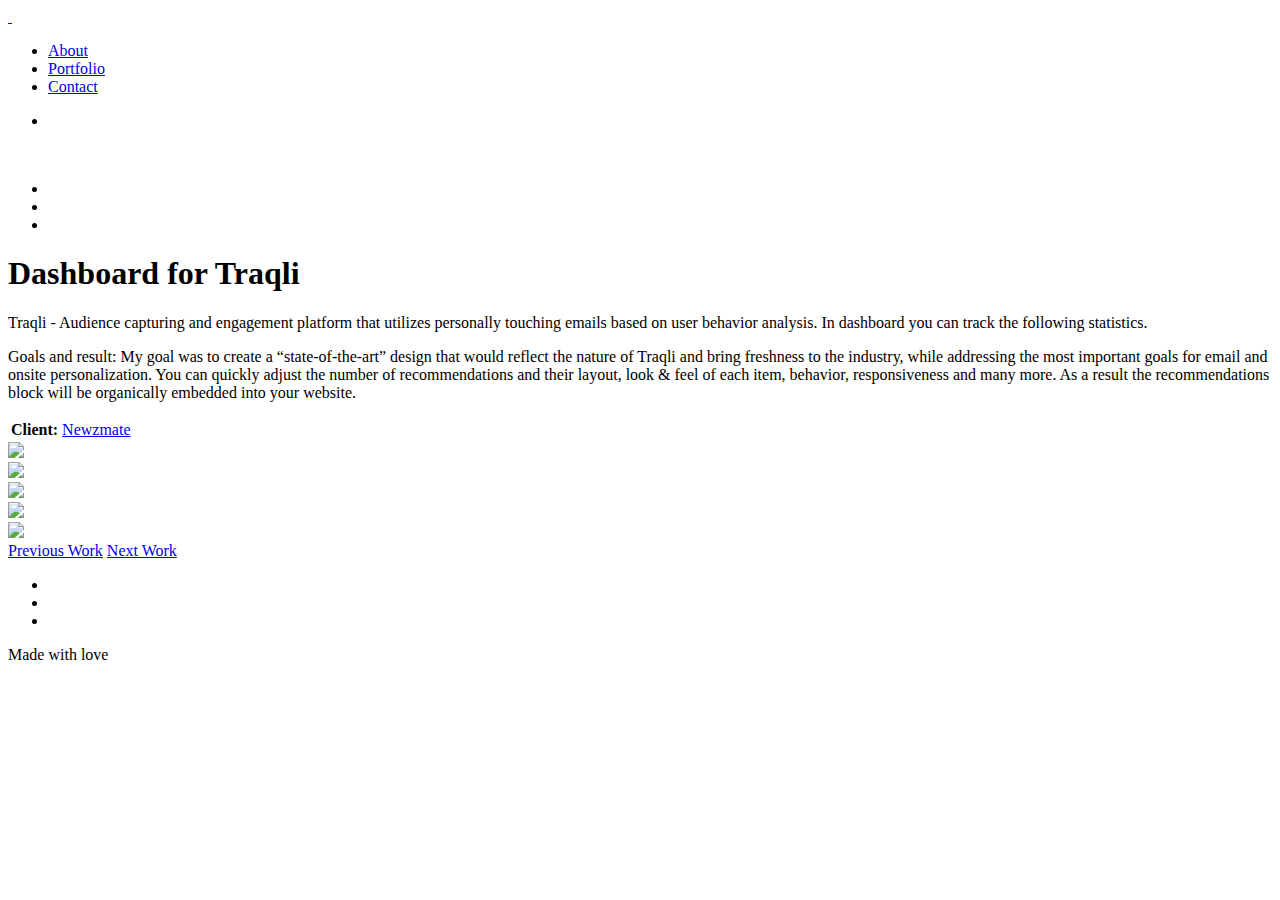
==== portfolio-single-1.html @ bdb1e660 "Initial commit" ====
<!DOCTYPE html>


<html lang="en">

<head>
    <meta charset="utf-8">
    <meta http-equiv="X-UA-Compatible" content="IE=edge">

    <title>Work</title>

    <meta name="description" content="Minimal Portfolio">
    <meta name="keywords" content="portfolio, clean, minimal, blog, template, portfolio website">
    <meta name="author" content="nK">

    <link rel="icon" type="image/png" href="assets/images/favicon.png">

    <meta name="viewport" content="width=device-width, initial-scale=1">

    <!-- START: Styles -->

    <!-- Google Fonts -->
    <link href="https://fonts.googleapis.com/css?family=Playfair+Display:400,400i,700,700i%7cWork+Sans:400,500,700" rel="stylesheet" type="text/css">
    
    <link rel="stylesheet" href="assets/css/combined.css">

    <!-- END: Styles -->



</head>



<body>




    <header class="nk-header nk-header-opaque">
        <!--
        START: Navbar
    -->
        <nav class="nk-navbar nk-navbar-top">
            <div class="container">
                <div class="nk-nav-table">
                    <a href="index.html" class="nk-nav-logo">
                        <img src="assets/images/logo-light.svg" alt="" width="85" class="nk-nav-logo-onscroll">
                        <img src="assets/images/logo.svg" alt="" width="85">
                    </a>

                    <ul class="nk-nav nk-nav-right hidden-md-down" data-nav-mobile="#nk-nav-mobile">
                        <li>
                            <a href="index.html#about">About</a>
                        </li>
                        <li>
                            <a href="portfolio.html">Portfolio</a>
                        </li>
                         <li>
                            <a href="index.html#contact">Contact</a>
                        </li>
            
                    </ul>

                    <ul class="nk-nav nk-nav-right nk-nav-icons">
                        <li class="single-icon hidden-lg-up">
                            <a href="#" class="nk-navbar-full-toggle">
                                <span class="nk-icon-burger">
                                    <span class="nk-t-1"></span>
                                    <span class="nk-t-2"></span>
                                    <span class="nk-t-3"></span>
                                </span>
                            </a>
                        </li>
                    </ul>
                </div>
            </div>
        </nav>
        <!-- END: Navbar -->

    </header>




    <!--
    START: Navbar Mobile
-->
    <nav class="nk-navbar nk-navbar-full nk-navbar-align-center" id="nk-nav-mobile">
        <div class="nk-navbar-bg">
            <div class="bg-image" style="background-image: url('assets/images/bg-menu.jpg')"></div>
        </div>
        <div class="nk-nav-table">
            <div class="nk-nav-row">
                <div class="container">
                    <div class="nk-nav-header">

                        <div class="nk-nav-logo">
                            <a href="index.html" class="nk-nav-logo">
                                <img src="assets/images/logo-light.svg" alt="" width="85">
                            </a>
                        </div>

                        <div class="nk-nav-close nk-navbar-full-toggle">
                            <span class="nk-icon-close"></span>
                        </div>
                    </div>
                </div>
            </div>
            <div class="nk-nav-row-full nk-nav-row">
                <div class="nano">
                    <div class="nano-content">
                        <div class="nk-nav-table">
                            <div class="nk-nav-row nk-nav-row-full nk-nav-row-center nk-navbar-mobile-content">
                                <ul class="nk-nav">
                                    <!-- Here will be inserted menu from [data-mobile-menu="#nk-nav-mobile"] -->
                                </ul>
                            </div>
                        </div>
                    </div>
                </div>
            </div>
            <div class="nk-nav-row">
                <div class="container">
                    <div class="nk-nav-social">
                        <ul>
                             <li><a href="https://www.facebook.com/olga.babiak"><i class="fa fa-facebook"></i></a></li>
                            <li><a href="https://medium.com/@ollybabiak/data-visualization-tools-f9d0f372b2b7"><i class="fa fa-medium"></i></a></li>
                            <li><a href="https://www.linkedin.com/in/olly-babiak/"><i class="fa fa-linkedin"></i></a></li>
                        </ul>
                    </div>
                </div>
            </div>
        </div>
    </nav>
    <!-- END: Navbar Mobile -->


    <div class="nk-main">





        <div class="container">
            <div class="nk-portfolio-single">

                <div class="nk-gap-4 mb-14"></div>
                <h1 class="nk-portfolio-title display-4">Dashboard for Traqli</h1>
                <div class="row vertical-gap">
                    <div class="col-lg-8">
                        <div class="nk-portfolio-info">
                            <div class="nk-portfolio-text">
                                <p>Traqli - Audience capturing and engagement platform that utilizes personally touching emails based on user behavior analysis. In dashboard you can track the following statistics.
                                </p>
                                <p>Goals and result: My goal was to create a “state-of-the-art” design that would reflect the nature of Traqli and bring freshness to the industry, while addressing the most important goals for email and onsite personalization. You can quickly adjust the number of recommendations and their layout, look & feel of each item, behavior, responsiveness and many more. As a result the recommendations block will be organically embedded into your website.
</p>
                            </div>
                        </div>
                    </div>
                    <div class="col-lg-4">
                        <table class="nk-portfolio-details">
                            <tr>
                                <td>
                                    <strong>Client:</strong>
                                </td>
                                <td><a href="https://newzmate.com/">Newzmate</a></td>
                            </tr>
                            
                           
                        </table>
                    </div>
                </div>
                <div class="nk-gap-4 mt-14"></div>

            </div>
        </div>

        <img class="nk-img-fit" src="assets/images/1.png">
         <div class="nk-gap-4 mt-14"></div>
        <img class="nk-img-fit" src="assets/images/2.png">
        <div class="nk-gap-4 mt-14"></div>
        <img class="nk-img-fit" src="assets/images/3.png">
        <div class="nk-gap-4 mt-14"></div>
        <img class="nk-img-fit" src="assets/images/4.png">
        <div class="nk-gap-4 mt-14"></div>
        <img class="nk-img-fit" src="assets/images/5.png">

        <!-- START: Pagination -->
        <div class="nk-pagination nk-pagination-center">
            <div class="container">
                <a class="nk-pagination-prev" href="portfolio-single-6.html">
                    <span class="pe-7s-angle-left"></span> Previous Work</a>
                <a class="nk-pagination-center" href="#">
                    <span class="nk-icon-squares"></span>
                </a>
                <a class="nk-pagination-next" href="portfolio-single-2.html">Next Work <span class="pe-7s-angle-right"></span> </a>
            </div>
        </div>
        <!-- END: Pagination -->



        <!--
    START: Footer
-->
        <footer class="nk-footer">


            <div class="nk-footer-cont">
                <div class="container text-xs-center">
                    <div class="nk-footer-social">
                        <ul>
                              <li><a href="https://www.facebook.com/olga.babiak"><i class="fa fa-facebook"></i></a></li>
                            <li><a href="https://medium.com/@ollybabiak/data-visualization-tools-f9d0f372b2b7"><i class="fa fa-medium"></i></a></li>
                            <li><a href="https://www.linkedin.com/in/olly-babiak/"><i class="fa fa-linkedin"></i></a></li>
                        </ul>
                    </div>

                    <div class="nk-footer-text">
                        <p>Made with love</p>
                    </div>
                </div>
            </div>
        </footer>
        <!-- END: Footer -->


    </div>




    <!-- START: Scripts -->

    <script src="assets/js/combined.js"></script>
    
    <!-- END: Scripts -->


</body>

</html>
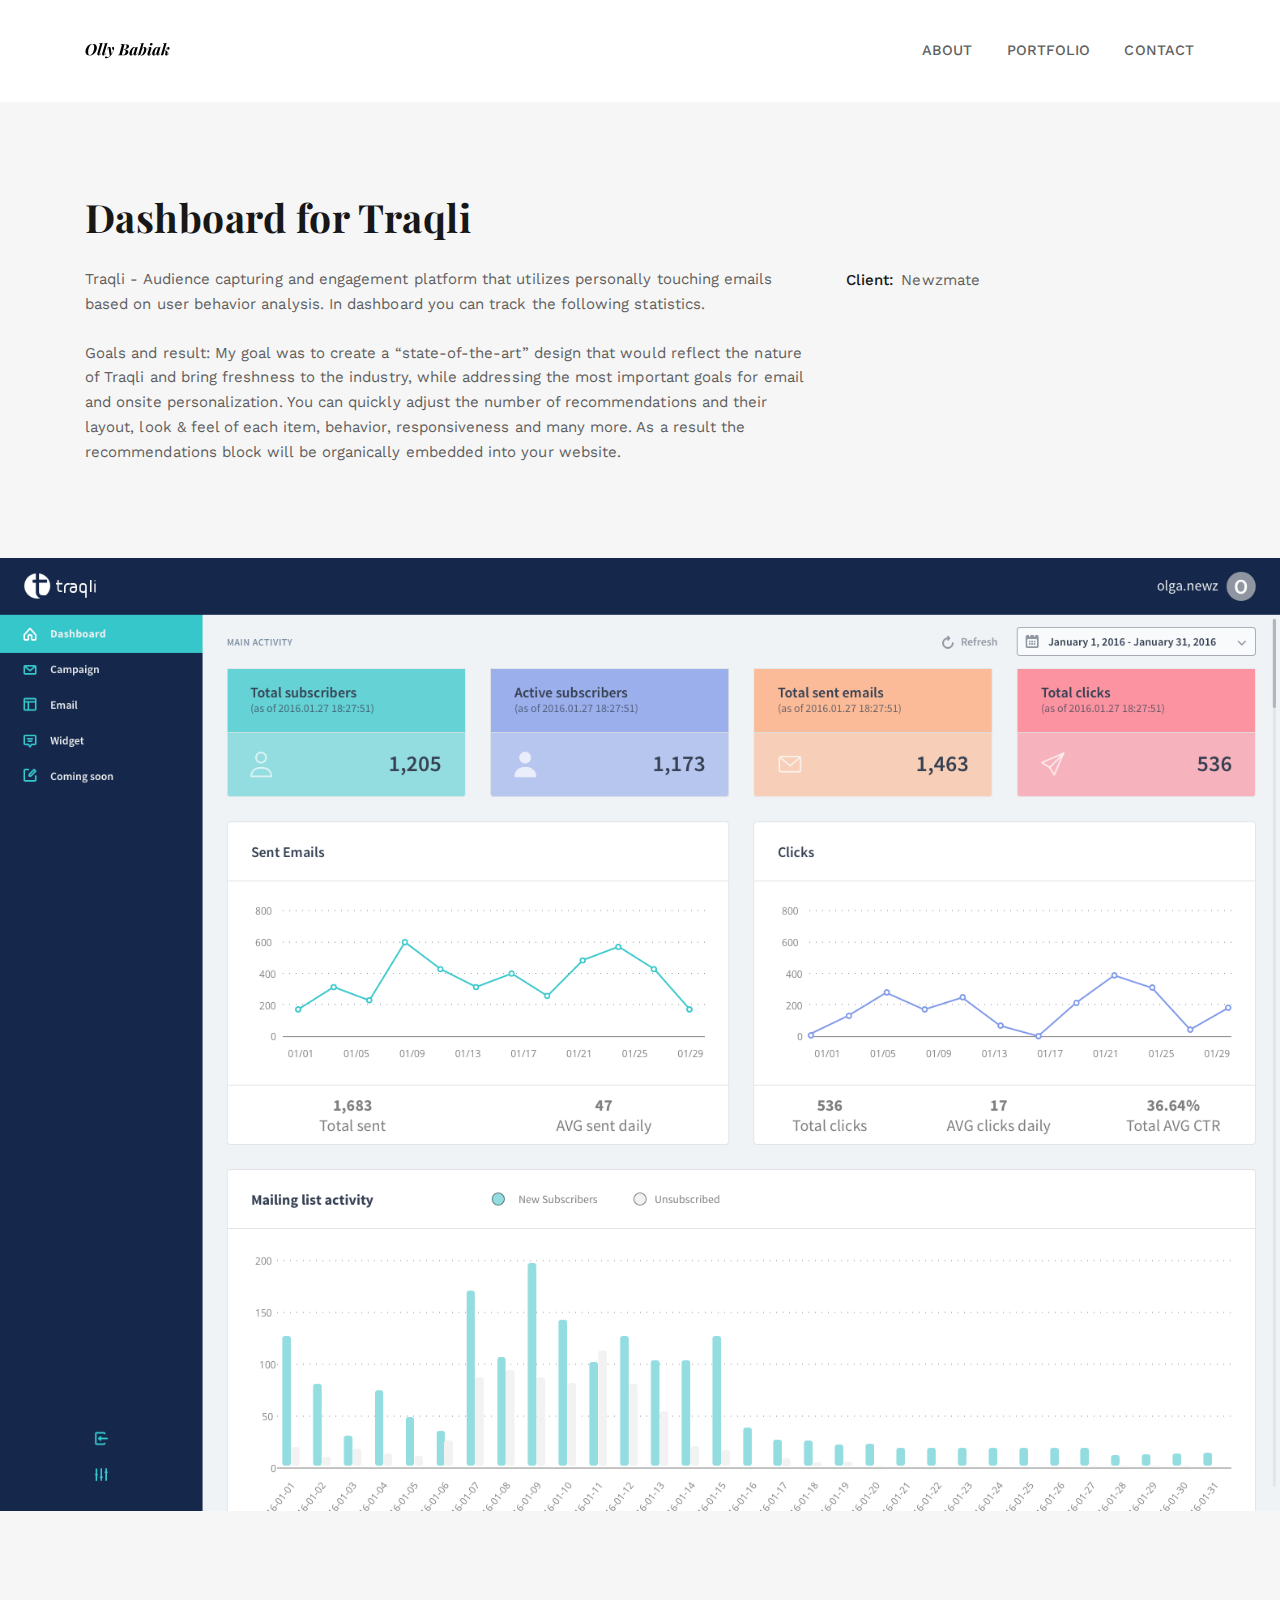
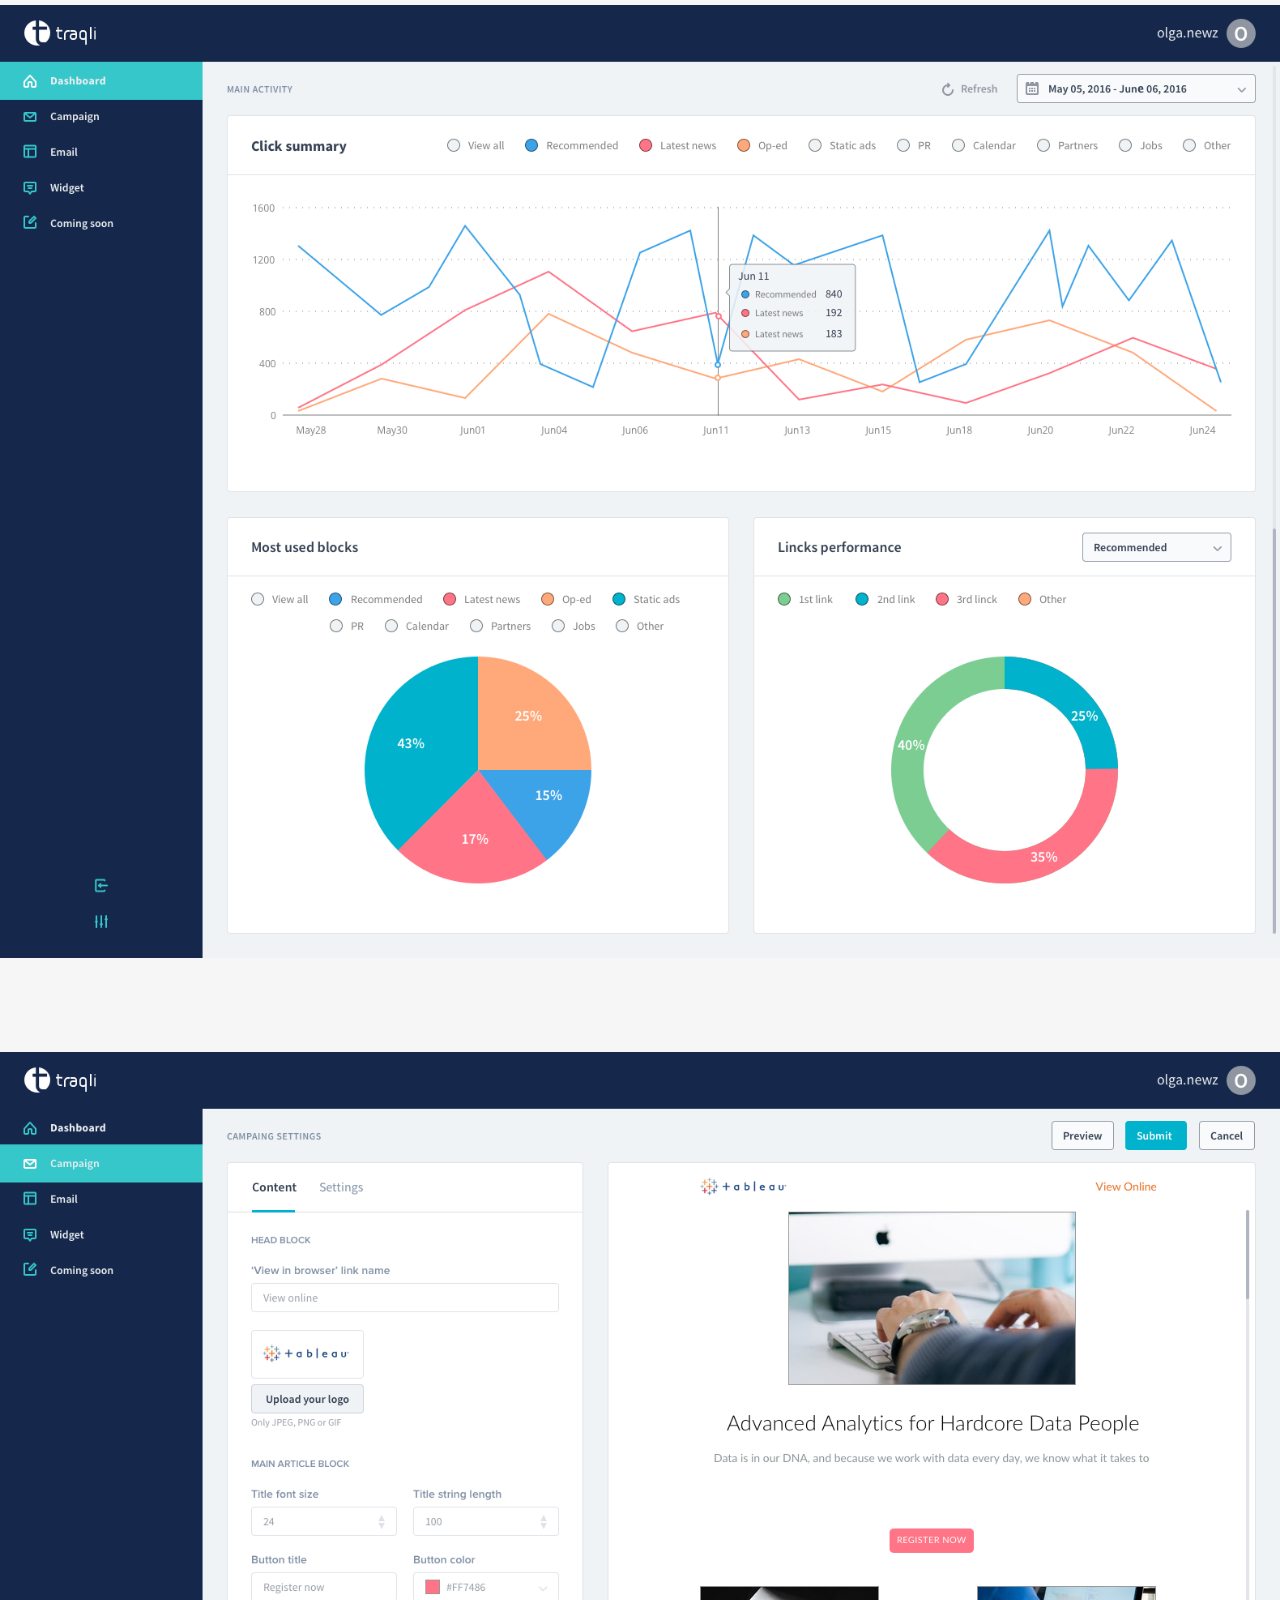
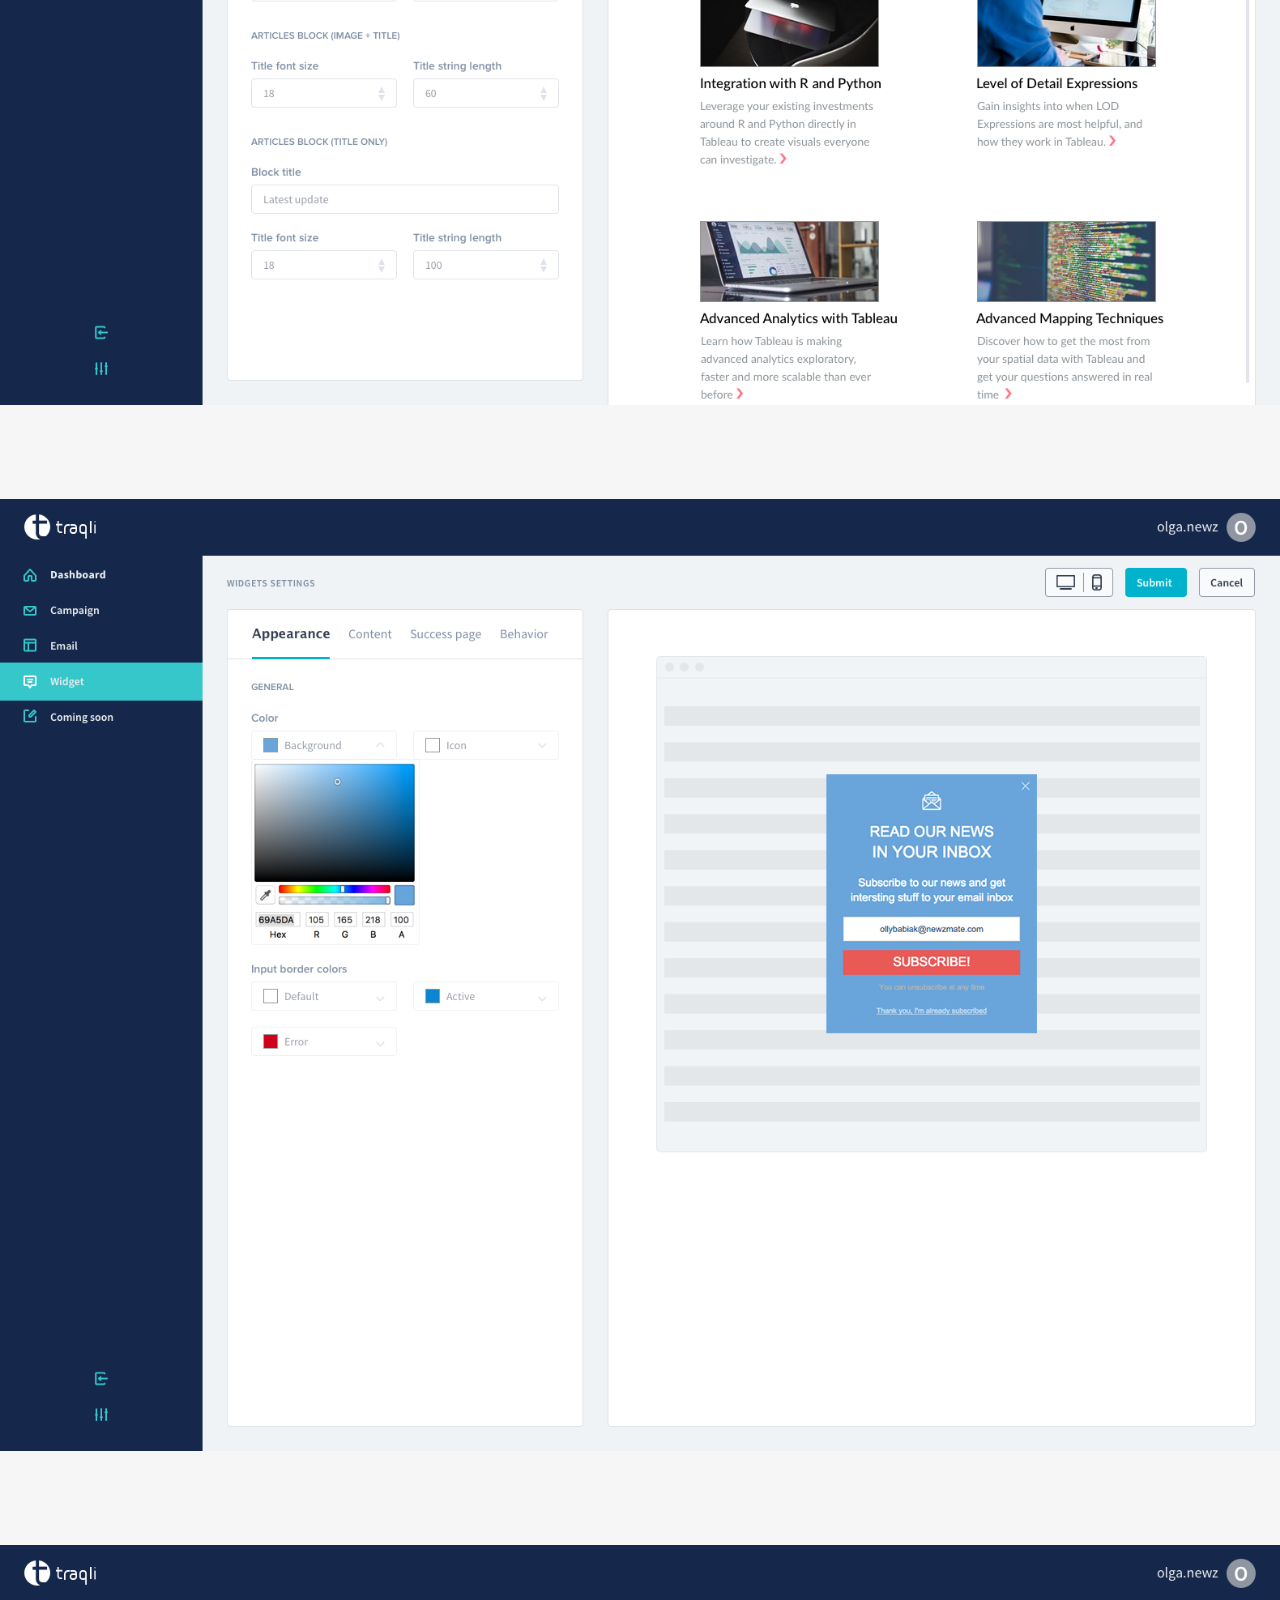
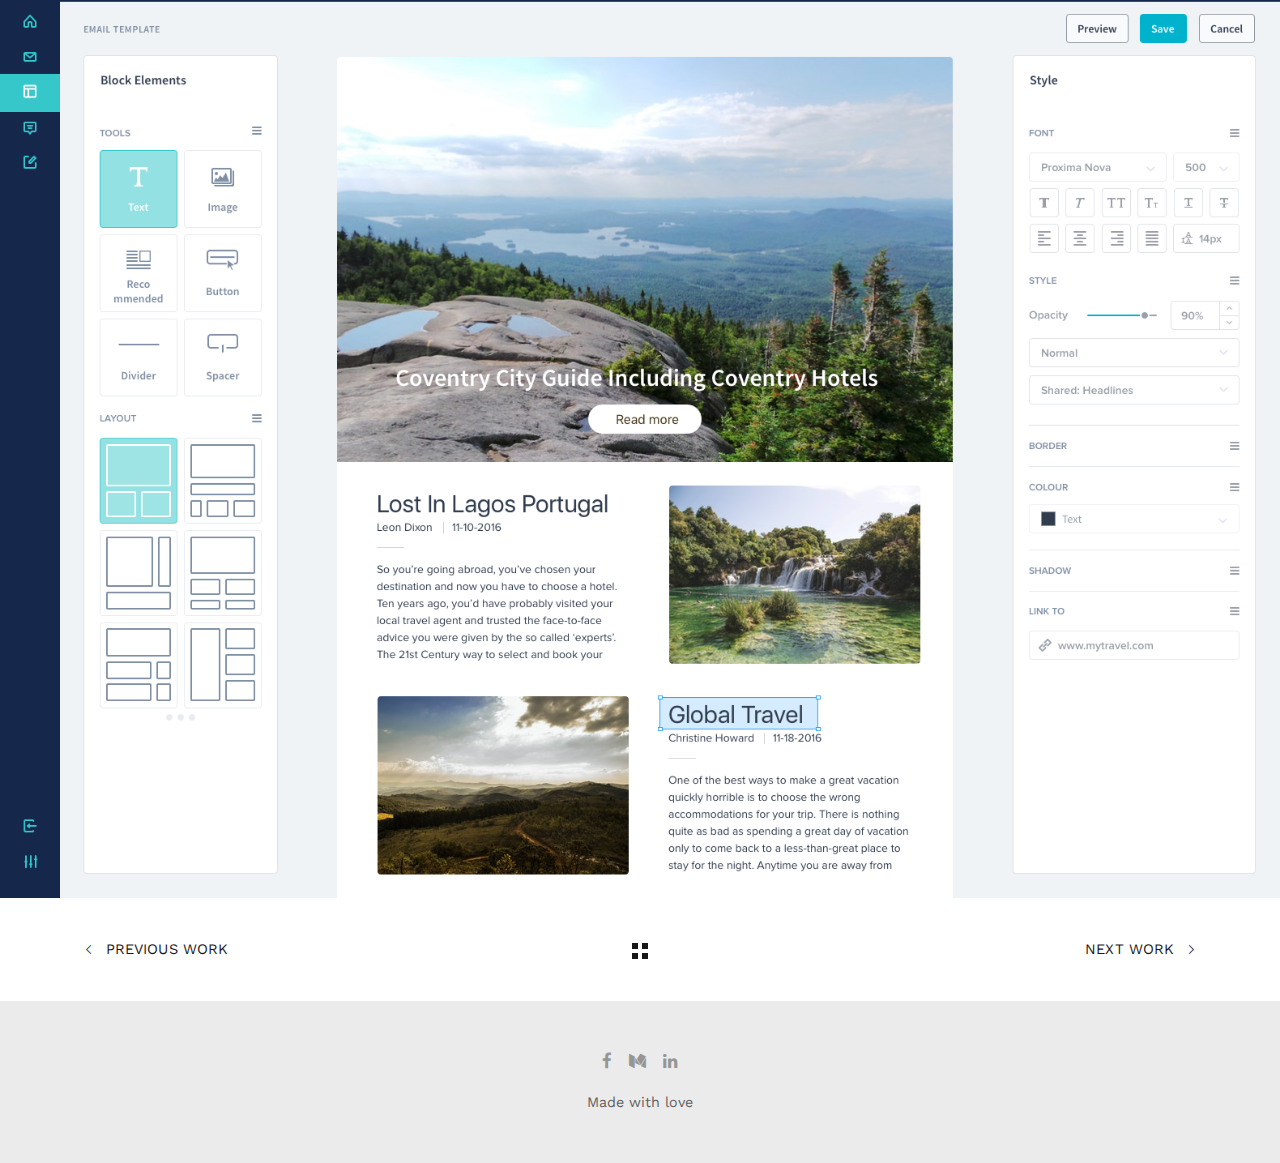
==== commit 4aa67c80: "Update portfolio-single-1.html" ====
--- a/portfolio-single-1.html
+++ b/portfolio-single-1.html
@@ -4,6 +4,16 @@
 <html lang="en">
 
 <head>
+    <!-- Global site tag (gtag.js) - Google Analytics -->
+<script async src="https://www.googletagmanager.com/gtag/js?id=UA-109905066-1"></script>
+<script>
+  window.dataLayer = window.dataLayer || [];
+  function gtag(){dataLayer.push(arguments);}
+  gtag('js', new Date());
+
+  gtag('config', 'UA-109905066-1');
+</script>
+
     <meta charset="utf-8">
     <meta http-equiv="X-UA-Compatible" content="IE=edge">
 
@@ -240,4 +250,4 @@
 
 </body>
 
-</html>+</html>
--- a/assets/css/combined.css
+++ b/assets/css/combined.css
@@ -0,0 +1,3 @@
+@charset "UTF-8";
+html{font-family:sans-serif;
+	line-height:1.15;-ms-text-size-adjust:100%;-webkit-text-size-adjust:100%}body{margin:0}details,footer,header,main,menu,nav,section{display:block}progress,video{display:inline-block}progress{vertical-align:baseline}[hidden],template{display:none}a{background-color:transparent;-webkit-text-decoration-skip:objects}a:active,a:hover{outline-width:0}b,strong{font-weight:inherit;font-weight:bolder}h1{font-size:2em;margin:.67em 0}img{border-style:none}svg:not(:root){overflow:hidden}code{font-family:monospace,monospace;font-size:1em}hr{box-sizing:content-box;height:0;overflow:visible}button,input,optgroup,select,textarea{font:inherit;margin:0}optgroup{font-weight:700}button,input{overflow:visible}button,select{text-transform:none}[type=reset],[type=submit],button,html [type=button]{-webkit-appearance:button}[type=button]::-moz-focus-inner,[type=reset]::-moz-focus-inner,[type=submit]::-moz-focus-inner,button::-moz-focus-inner{border-style:none;padding:0}[type=button]:-moz-focusring,[type=reset]:-moz-focusring,[type=submit]:-moz-focusring,button:-moz-focusring{outline:1px dotted ButtonText}textarea{overflow:auto}[type=checkbox],[type=radio]{box-sizing:border-box;padding:0}[type=number]::-webkit-inner-spin-button,[type=number]::-webkit-outer-spin-button{height:auto}[type=search]{-webkit-appearance:textfield;outline-offset:-2px}[type=search]::-webkit-search-cancel-button,[type=search]::-webkit-search-decoration{-webkit-appearance:none}::-webkit-input-placeholder{color:inherit;opacity:.54}::-webkit-file-upload-button{-webkit-appearance:button;font:inherit}@media print{*,:after,:before,:first-letter,blockquote:first-line,div:first-line,li:first-line,p:first-line{text-shadow:none!important;box-shadow:none!important}a,a:visited{text-decoration:underline}blockquote{border:1px solid #999;page-break-inside:avoid}thead{display:table-header-group}img,tr{page-break-inside:avoid}h2,h3,p{orphans:3;widows:3}h2,h3{page-break-after:avoid}.navbar{display:none}.tag{border:1px solid #000}.table{border-collapse:collapse!important}.table td,.table th{background-color:#fff!important}}html{box-sizing:border-box}*,:after,:before{box-sizing:inherit}@-ms-viewport{width:device-width}html{font-size:16px;-ms-overflow-style:scrollbar;-webkit-tap-highlight-color:transparent}body{font-family:-apple-system,BlinkMacSystemFont,Segoe UI,Roboto,Helvetica Neue,Arial,sans-serif;font-size:1rem;font-weight:400;line-height:1.5;color:#373a3c;background-color:#fff}[tabindex="-1"]:focus{outline:0!important}h1,h2,h3,h4,h5,h6{margin-top:0;margin-bottom:.5rem}p{margin-top:0}address,p{margin-bottom:1rem}address{font-style:normal;line-height:inherit}ol,ul{margin-top:0;margin-bottom:1rem}ol ol,ol ul,ul ol,ul ul{margin-bottom:0}dt{font-weight:700}blockquote{margin:0 0 1rem}a{color:#0275d8;text-decoration:none}a:focus,a:hover{color:#014c8c;text-decoration:underline}a:focus{outline:5px auto -webkit-focus-ring-color;outline-offset:-2px}a:not([href]):not([tabindex]),a:not([href]):not([tabindex]):focus,a:not([href]):not([tabindex]):hover{color:inherit;text-decoration:none}a:not([href]):not([tabindex]):focus{outline:0}img{vertical-align:middle}[role=button]{cursor:pointer}[role=button],a,area,button,input,label,select,textarea{-ms-touch-action:manipulation;touch-action:manipulation}table{border-collapse:collapse;background-color:transparent}caption{padding-top:.75rem;padding-bottom:.75rem;color:#818a91;caption-side:bottom}caption,th{text-align:left}label{display:inline-block;margin-bottom:.5rem}button:focus{outline:1px dotted;outline:5px auto -webkit-focus-ring-color}button,input,select,textarea{line-height:inherit}input[type=checkbox]:disabled,input[type=radio]:disabled{cursor:not-allowed}input[type=date],input[type=datetime-local],input[type=month],input[type=time]{-webkit-appearance:listbox}textarea{resize:vertical}input[type=search]{-webkit-appearance:none}[hidden]{display:none!important}.h1,.h2,.h3,.h4,.h5,.h6,h1,h2,h3,h4,h5,h6{margin-bottom:.5rem;font-family:inherit;font-weight:500;line-height:1.1;color:inherit}.h1,h1{font-size:2.5rem}.h2,h2{font-size:2rem}.h3,h3{font-size:1.75rem}.h4,h4{font-size:1.5rem}.h5,h5{font-size:1.25rem}.h6,h6{font-size:1rem}.display-1{font-size:6rem;font-weight:300}.display-2{font-size:5.5rem;font-weight:300}.display-3{font-size:4.5rem;font-weight:300}.display-4{font-size:3.5rem;font-weight:300}hr{margin-top:1rem;margin-bottom:1rem;border:0;border-top:1px solid rgba(0,0,0,.1)}.list-inline{padding-left:0;list-style:none}.list-inline-item{display:inline-block}.list-inline-item:not(:last-child){margin-right:5px}.blockquote{padding:.5rem 1rem;margin-bottom:1rem;font-size:1.25rem;border-left:.25rem solid #eceeef}.blockquote-footer{display:block;font-size:80%;color:#818a91}.blockquote-footer:before{content:"\2014 \00A0"}.blockquote-reverse{padding-right:1rem;padding-left:0;text-align:right;border-right:.25rem solid #eceeef;border-left:0}.blockquote-reverse .blockquote-footer:before{content:""}.blockquote-reverse .blockquote-footer:after{content:"\00A0 \2014"}.carousel-inner>.carousel-item>a>img,.carousel-inner>.carousel-item>img,.img-fluid,.img-thumbnail{max-width:100%;height:auto}.img-thumbnail{padding:.25rem;background-color:#fff;border:1px solid #ddd;border-radius:.25rem;-webkit-transition:all .2s ease-in-out;transition:all .2s ease-in-out}code{font-family:Menlo,Monaco,Consolas,Liberation Mono,Courier New,monospace;padding:.2rem .4rem;font-size:90%;color:#bd4147;background-color:#f7f7f9;border-radius:.25rem}.container{margin-left:auto;margin-right:auto;padding-right:15px;padding-left:15px}.container:after{content:"";display:table;clear:both}@media (min-width:576px){.container{padding-right:15px;padding-left:15px}}@media (min-width:768px){.container{padding-right:15px;padding-left:15px}}@media (min-width:992px){.container{padding-right:15px;padding-left:15px}}@media (min-width:1200px){.container{padding-right:15px;padding-left:15px}}@media (min-width:576px){.container{width:540px;max-width:100%}}@media (min-width:768px){.container{width:720px;max-width:100%}}@media (min-width:992px){.container{width:960px;max-width:100%}}@media (min-width:1200px){.container{width:1140px;max-width:100%}}.container-fluid{margin-left:auto;margin-right:auto;padding-right:15px;padding-left:15px}.container-fluid:after{content:"";display:table;clear:both}@media (min-width:576px){.container-fluid{padding-right:15px;padding-left:15px}}@media (min-width:768px){.container-fluid{padding-right:15px;padding-left:15px}}@media (min-width:992px){.container-fluid{padding-right:15px;padding-left:15px}}@media (min-width:1200px){.container-fluid{padding-right:15px;padding-left:15px}}.row{margin-right:-15px;margin-left:-15px}.row:after{content:"";display:table;clear:both}@media (min-width:576px){.row{margin-right:-15px;margin-left:-15px}}@media (min-width:768px){.row{margin-right:-15px;margin-left:-15px}}@media (min-width:992px){.row{margin-right:-15px;margin-left:-15px}}@media (min-width:1200px){.row{margin-right:-15px;margin-left:-15px}}.col-lg,.col-lg-1,.col-lg-2,.col-lg-3,.col-lg-4,.col-lg-5,.col-lg-6,.col-lg-7,.col-lg-8,.col-lg-9,.col-lg-10,.col-lg-11,.col-lg-12,.col-md,.col-md-1,.col-md-2,.col-md-3,.col-md-4,.col-md-5,.col-md-6,.col-md-7,.col-md-8,.col-md-9,.col-md-10,.col-md-11,.col-md-12,.col-sm,.col-sm-1,.col-sm-2,.col-sm-3,.col-sm-4,.col-sm-5,.col-sm-6,.col-sm-7,.col-sm-8,.col-sm-9,.col-sm-10,.col-sm-11,.col-sm-12,.col-xs,.col-xs-1,.col-xs-2,.col-xs-3,.col-xs-4,.col-xs-5,.col-xs-6,.col-xs-7,.col-xs-8,.col-xs-9,.col-xs-10,.col-xs-11,.col-xs-12{position:relative;min-height:1px;padding-right:15px;padding-left:15px}@media (min-width:576px){.col-lg,.col-lg-1,.col-lg-2,.col-lg-3,.col-lg-4,.col-lg-5,.col-lg-6,.col-lg-7,.col-lg-8,.col-lg-9,.col-lg-10,.col-lg-11,.col-lg-12,.col-md,.col-md-1,.col-md-2,.col-md-3,.col-md-4,.col-md-5,.col-md-6,.col-md-7,.col-md-8,.col-md-9,.col-md-10,.col-md-11,.col-md-12,.col-sm,.col-sm-1,.col-sm-2,.col-sm-3,.col-sm-4,.col-sm-5,.col-sm-6,.col-sm-7,.col-sm-8,.col-sm-9,.col-sm-10,.col-sm-11,.col-sm-12,.col-xs,.col-xs-1,.col-xs-2,.col-xs-3,.col-xs-4,.col-xs-5,.col-xs-6,.col-xs-7,.col-xs-8,.col-xs-9,.col-xs-10,.col-xs-11,.col-xs-12{padding-right:15px;padding-left:15px}}@media (min-width:768px){.col-lg,.col-lg-1,.col-lg-2,.col-lg-3,.col-lg-4,.col-lg-5,.col-lg-6,.col-lg-7,.col-lg-8,.col-lg-9,.col-lg-10,.col-lg-11,.col-lg-12,.col-md,.col-md-1,.col-md-2,.col-md-3,.col-md-4,.col-md-5,.col-md-6,.col-md-7,.col-md-8,.col-md-9,.col-md-10,.col-md-11,.col-md-12,.col-sm,.col-sm-1,.col-sm-2,.col-sm-3,.col-sm-4,.col-sm-5,.col-sm-6,.col-sm-7,.col-sm-8,.col-sm-9,.col-sm-10,.col-sm-11,.col-sm-12,.col-xs,.col-xs-1,.col-xs-2,.col-xs-3,.col-xs-4,.col-xs-5,.col-xs-6,.col-xs-7,.col-xs-8,.col-xs-9,.col-xs-10,.col-xs-11,.col-xs-12{padding-right:15px;padding-left:15px}}@media (min-width:992px){.col-lg,.col-lg-1,.col-lg-2,.col-lg-3,.col-lg-4,.col-lg-5,.col-lg-6,.col-lg-7,.col-lg-8,.col-lg-9,.col-lg-10,.col-lg-11,.col-lg-12,.col-md,.col-md-1,.col-md-2,.col-md-3,.col-md-4,.col-md-5,.col-md-6,.col-md-7,.col-md-8,.col-md-9,.col-md-10,.col-md-11,.col-md-12,.col-sm,.col-sm-1,.col-sm-2,.col-sm-3,.col-sm-4,.col-sm-5,.col-sm-6,.col-sm-7,.col-sm-8,.col-sm-9,.col-sm-10,.col-sm-11,.col-sm-12,.col-xs,.col-xs-1,.col-xs-2,.col-xs-3,.col-xs-4,.col-xs-5,.col-xs-6,.col-xs-7,.col-xs-8,.col-xs-9,.col-xs-10,.col-xs-11,.col-xs-12{padding-right:15px;padding-left:15px}}@media (min-width:1200px){.col-lg,.col-lg-1,.col-lg-2,.col-lg-3,.col-lg-4,.col-lg-5,.col-lg-6,.col-lg-7,.col-lg-8,.col-lg-9,.col-lg-10,.col-lg-11,.col-lg-12,.col-md,.col-md-1,.col-md-2,.col-md-3,.col-md-4,.col-md-5,.col-md-6,.col-md-7,.col-md-8,.col-md-9,.col-md-10,.col-md-11,.col-md-12,.col-sm,.col-sm-1,.col-sm-2,.col-sm-3,.col-sm-4,.col-sm-5,.col-sm-6,.col-sm-7,.col-sm-8,.col-sm-9,.col-sm-10,.col-sm-11,.col-sm-12,.col-xs,.col-xs-1,.col-xs-2,.col-xs-3,.col-xs-4,.col-xs-5,.col-xs-6,.col-xs-7,.col-xs-8,.col-xs-9,.col-xs-10,.col-xs-11,.col-xs-12{padding-right:15px;padding-left:15px}}.col-xs-1{float:left;width:8.333333%}.col-xs-2{float:left;width:16.666667%}.col-xs-3{float:left;width:25%}.col-xs-4{float:left;width:33.333333%}.col-xs-5{float:left;width:41.666667%}.col-xs-6{float:left;width:50%}.col-xs-7{float:left;width:58.333333%}.col-xs-8{float:left;width:66.666667%}.col-xs-9{float:left;width:75%}.col-xs-10{float:left;width:83.333333%}.col-xs-11{float:left;width:91.666667%}.col-xs-12{float:left;width:100%}.push-xs-0{left:auto}.push-xs-1{left:8.333333%}.push-xs-2{left:16.666667%}.push-xs-3{left:25%}.push-xs-4{left:33.333333%}.push-xs-5{left:41.666667%}.push-xs-6{left:50%}.push-xs-7{left:58.333333%}.push-xs-8{left:66.666667%}.push-xs-9{left:75%}.push-xs-10{left:83.333333%}.push-xs-11{left:91.666667%}.push-xs-12{left:100%}.offset-xs-1{margin-left:8.333333%}.offset-xs-2{margin-left:16.666667%}.offset-xs-3{margin-left:25%}.offset-xs-4{margin-left:33.333333%}.offset-xs-5{margin-left:41.666667%}.offset-xs-6{margin-left:50%}.offset-xs-7{margin-left:58.333333%}.offset-xs-8{margin-left:66.666667%}.offset-xs-9{margin-left:75%}.offset-xs-10{margin-left:83.333333%}.offset-xs-11{margin-left:91.666667%}@media (min-width:576px){.col-sm-1{float:left;width:8.333333%}.col-sm-2{float:left;width:16.666667%}.col-sm-3{float:left;width:25%}.col-sm-4{float:left;width:33.333333%}.col-sm-5{float:left;width:41.666667%}.col-sm-6{float:left;width:50%}.col-sm-7{float:left;width:58.333333%}.col-sm-8{float:left;width:66.666667%}.col-sm-9{float:left;width:75%}.col-sm-10{float:left;width:83.333333%}.col-sm-11{float:left;width:91.666667%}.col-sm-12{float:left;width:100%}.push-sm-0{left:auto}.push-sm-1{left:8.333333%}.push-sm-2{left:16.666667%}.push-sm-3{left:25%}.push-sm-4{left:33.333333%}.push-sm-5{left:41.666667%}.push-sm-6{left:50%}.push-sm-7{left:58.333333%}.push-sm-8{left:66.666667%}.push-sm-9{left:75%}.push-sm-10{left:83.333333%}.push-sm-11{left:91.666667%}.push-sm-12{left:100%}.offset-sm-0{margin-left:0}.offset-sm-1{margin-left:8.333333%}.offset-sm-2{margin-left:16.666667%}.offset-sm-3{margin-left:25%}.offset-sm-4{margin-left:33.333333%}.offset-sm-5{margin-left:41.666667%}.offset-sm-6{margin-left:50%}.offset-sm-7{margin-left:58.333333%}.offset-sm-8{margin-left:66.666667%}.offset-sm-9{margin-left:75%}.offset-sm-10{margin-left:83.333333%}.offset-sm-11{margin-left:91.666667%}}@media (min-width:768px){.col-md-1{float:left;width:8.333333%}.col-md-2{float:left;width:16.666667%}.col-md-3{float:left;width:25%}.col-md-4{float:left;width:33.333333%}.col-md-5{float:left;width:41.666667%}.col-md-6{float:left;width:50%}.col-md-7{float:left;width:58.333333%}.col-md-8{float:left;width:66.666667%}.col-md-9{float:left;width:75%}.col-md-10{float:left;width:83.333333%}.col-md-11{float:left;width:91.666667%}.col-md-12{float:left;width:100%}.push-md-0{left:auto}.push-md-1{left:8.333333%}.push-md-2{left:16.666667%}.push-md-3{left:25%}.push-md-4{left:33.333333%}.push-md-5{left:41.666667%}.push-md-6{left:50%}.push-md-7{left:58.333333%}.push-md-8{left:66.666667%}.push-md-9{left:75%}.push-md-10{left:83.333333%}.push-md-11{left:91.666667%}.push-md-12{left:100%}.offset-md-0{margin-left:0}.offset-md-1{margin-left:8.333333%}.offset-md-2{margin-left:16.666667%}.offset-md-3{margin-left:25%}.offset-md-4{margin-left:33.333333%}.offset-md-5{margin-left:41.666667%}.offset-md-6{margin-left:50%}.offset-md-7{margin-left:58.333333%}.offset-md-8{margin-left:66.666667%}.offset-md-9{margin-left:75%}.offset-md-10{margin-left:83.333333%}.offset-md-11{margin-left:91.666667%}}@media (min-width:992px){.col-lg-1{float:left;width:8.333333%}.col-lg-2{float:left;width:16.666667%}.col-lg-3{float:left;width:25%}.col-lg-4{float:left;width:33.333333%}.col-lg-5{float:left;width:41.666667%}.col-lg-6{float:left;width:50%}.col-lg-7{float:left;width:58.333333%}.col-lg-8{float:left;width:66.666667%}.col-lg-9{float:left;width:75%}.col-lg-10{float:left;width:83.333333%}.col-lg-11{float:left;width:91.666667%}.col-lg-12{float:left;width:100%}.push-lg-0{left:auto}.push-lg-1{left:8.333333%}.push-lg-2{left:16.666667%}.push-lg-3{left:25%}.push-lg-4{left:33.333333%}.push-lg-5{left:41.666667%}.push-lg-6{left:50%}.push-lg-7{left:58.333333%}.push-lg-8{left:66.666667%}.push-lg-9{left:75%}.push-lg-10{left:83.333333%}.push-lg-11{left:91.666667%}.push-lg-12{left:100%}.offset-lg-0{margin-left:0}.offset-lg-1{margin-left:8.333333%}.offset-lg-2{margin-left:16.666667%}.offset-lg-3{margin-left:25%}.offset-lg-4{margin-left:33.333333%}.offset-lg-5{margin-left:41.666667%}.offset-lg-6{margin-left:50%}.offset-lg-7{margin-left:58.333333%}.offset-lg-8{margin-left:66.666667%}.offset-lg-9{margin-left:75%}.offset-lg-10{margin-left:83.333333%}.offset-lg-11{margin-left:91.666667%}}.table{width:100%;max-width:100%;margin-bottom:1rem}.table td,.table th{padding:.75rem;vertical-align:top;border-top:1px solid #eceeef}.table thead th{vertical-align:bottom;border-bottom:2px solid #eceeef}.table tbody+tbody{border-top:2px solid #eceeef}.table .table{background-color:#fff}.table-sm td,.table-sm th{padding:.3rem}.table-active,.table-active>td,.table-active>th,.table-hover .table-active:hover,.table-hover .table-active:hover>td,.table-hover .table-active:hover>th,.table-hover tbody tr:hover{background-color:rgba(0,0,0,.075)}.table-success,.table-success>td,.table-success>th{background-color:#dff0d8}.table-hover .table-success:hover,.table-hover .table-success:hover>td,.table-hover .table-success:hover>th{background-color:#d0e9c6}.table-info,.table-info>td,.table-info>th{background-color:#d9edf7}.table-hover .table-info:hover,.table-hover .table-info:hover>td,.table-hover .table-info:hover>th{background-color:#c4e3f3}.thead-default th{color:#55595c;background-color:#eceeef}.table-reflow thead{float:left}.table-reflow tbody{display:block;white-space:nowrap}.table-reflow td,.table-reflow th{border-top:1px solid #eceeef;border-left:1px solid #eceeef}.table-reflow td:last-child,.table-reflow th:last-child{border-right:1px solid #eceeef}.table-reflow tbody:last-child tr:last-child td,.table-reflow tbody:last-child tr:last-child th,.table-reflow tfoot:last-child tr:last-child td,.table-reflow tfoot:last-child tr:last-child th,.table-reflow thead:last-child tr:last-child td,.table-reflow thead:last-child tr:last-child th{border-bottom:1px solid #eceeef}.table-reflow tr{float:left}.table-reflow tr td,.table-reflow tr th{display:block!important;border:1px solid #eceeef}.form-control{display:block;width:100%;padding:.5rem .75rem;font-size:1rem;line-height:1.25;color:#55595c;background-color:#fff;background-image:none;background-clip:padding-box;border:1px solid rgba(0,0,0,.15);border-radius:.25rem}.form-control::-ms-expand{background-color:transparent;border:0}.form-control:focus{color:#55595c;background-color:#fff;border-color:#66afe9;outline:0}.form-control::-webkit-input-placeholder{color:#999;opacity:1}.form-control::-moz-placeholder{color:#999;opacity:1}.form-control:-ms-input-placeholder{color:#999;opacity:1}.form-control::placeholder{color:#999;opacity:1}.form-control:disabled,.form-control[readonly]{background-color:#eceeef;opacity:1}.form-control:disabled{cursor:not-allowed}select.form-control:not([size]):not([multiple]){height:calc(2.5rem - 2px)}select.form-control:focus::-ms-value{color:#55595c;background-color:#fff}.form-control-file,.form-control-range{display:block}.col-form-label{padding-top:.5rem;padding-bottom:.5rem;margin-bottom:0}.col-form-label-lg{padding-top:.75rem;padding-bottom:.75rem;font-size:1.25rem}.col-form-label-sm{padding-top:.25rem;padding-bottom:.25rem;font-size:.875rem}.form-control-static{padding-top:.5rem;padding-bottom:.5rem;line-height:1.25;border:solid transparent;border-width:1px 0}.form-control-static.form-control-lg,.form-control-static.form-control-sm{padding-right:0;padding-left:0}.form-control-sm{padding:.25rem .5rem;font-size:.875rem;border-radius:.2rem}select.form-control-sm:not([size]):not([multiple]){height:1.8125rem}.form-control-lg{padding:.75rem 1.5rem;font-size:1.25rem;border-radius:.3rem}select.form-control-lg:not([size]):not([multiple]){height:3.166667rem}.form-text{display:block;margin-top:.25rem}.form-check{position:relative;display:block;margin-bottom:.75rem}.form-check+.form-check{margin-top:-.25rem}.form-check.disabled .form-check-label{color:#818a91;cursor:not-allowed}.form-check-label{padding-left:1.25rem;margin-bottom:0;cursor:pointer}.form-check-input{position:absolute;margin-top:.25rem;margin-left:-1.25rem}.form-check-input:only-child{position:static}.form-check-inline{position:relative;display:inline-block;padding-left:1.25rem;margin-bottom:0;vertical-align:middle;cursor:pointer}.form-check-inline+.form-check-inline{margin-left:.75rem}.form-check-inline.disabled{color:#818a91;cursor:not-allowed}.form-control-success{padding-right:2.25rem;background-repeat:no-repeat;background-position:center right .625rem;background-size:1.25rem 1.25rem}.has-success .col-form-label,.has-success .form-check-inline,.has-success .form-check-label,.has-success .form-control-label{color:#5cb85c}.has-success .form-control{border-color:#5cb85c}.has-success .form-control-success{background-image:url("data:image/svg+xml;charset=utf8,%3Csvg xmlns='http://www.w3.org/2000/svg' viewBox='0 0 8 8'%3E%3Cpath fill='%235cb85c' d='M2.3 6.73L.6 4.53c-.4-1.04.46-1.4 1.1-.8l1.1 1.4 3.4-3.8c.6-.63 1.6-.27 1.2.7l-4 4.6c-.43.5-.8.4-1.1.1z'/%3E%3C/svg%3E")}@media (min-width:576px){.form-inline .form-control{display:inline-block;width:auto;vertical-align:middle}.form-inline .form-control-static{display:inline-block}.form-inline .form-check,.form-inline .form-control-label{margin-bottom:0;vertical-align:middle}.form-inline .form-check{display:inline-block;margin-top:0}.form-inline .form-check-label{padding-left:0}.form-inline .form-check-input{position:relative;margin-left:0}}.btn{display:inline-block;font-weight:400;line-height:1.25;text-align:center;white-space:nowrap;vertical-align:middle;cursor:pointer;-webkit-user-select:none;-moz-user-select:none;-ms-user-select:none;user-select:none;border:1px solid transparent;padding:.5rem 1rem;font-size:1rem;border-radius:.25rem}.btn.active.focus,.btn.active:focus,.btn.focus,.btn:active.focus,.btn:active:focus,.btn:focus{outline:5px auto -webkit-focus-ring-color;outline-offset:-2px}.btn.focus,.btn:focus,.btn:hover{text-decoration:none}.btn.active,.btn:active{background-image:none;outline:0}.btn.disabled,.btn:disabled{cursor:not-allowed;opacity:.65}a.btn.disabled{pointer-events:none}.btn-info{color:#fff;background-color:#5bc0de;border-color:#5bc0de}.btn-info.focus,.btn-info:focus,.btn-info:hover{color:#fff;background-color:#31b0d5;border-color:#2aabd2}.btn-info.active,.btn-info:active,.open>.btn-info.dropdown-toggle{color:#fff;background-color:#31b0d5;border-color:#2aabd2;background-image:none}.btn-info.active.focus,.btn-info.active:focus,.btn-info.active:hover,.btn-info:active.focus,.btn-info:active:focus,.btn-info:active:hover,.open>.btn-info.dropdown-toggle.focus,.open>.btn-info.dropdown-toggle:focus,.open>.btn-info.dropdown-toggle:hover{color:#fff;background-color:#269abc;border-color:#1f7e9a}.btn-info.disabled.focus,.btn-info.disabled:focus,.btn-info.disabled:hover,.btn-info:disabled.focus,.btn-info:disabled:focus,.btn-info:disabled:hover{background-color:#5bc0de;border-color:#5bc0de}.btn-success{color:#fff;background-color:#5cb85c;border-color:#5cb85c}.btn-success.focus,.btn-success:focus,.btn-success:hover{color:#fff;background-color:#449d44;border-color:#419641}.btn-success.active,.btn-success:active,.open>.btn-success.dropdown-toggle{color:#fff;background-color:#449d44;border-color:#419641;background-image:none}.btn-success.active.focus,.btn-success.active:focus,.btn-success.active:hover,.btn-success:active.focus,.btn-success:active:focus,.btn-success:active:hover,.open>.btn-success.dropdown-toggle.focus,.open>.btn-success.dropdown-toggle:focus,.open>.btn-success.dropdown-toggle:hover{color:#fff;background-color:#398439;border-color:#2d672d}.btn-success.disabled.focus,.btn-success.disabled:focus,.btn-success.disabled:hover,.btn-success:disabled.focus,.btn-success:disabled:focus,.btn-success:disabled:hover{background-color:#5cb85c;border-color:#5cb85c}.btn-link{font-weight:400;color:#0275d8;border-radius:0}.btn-link,.btn-link.active,.btn-link:active,.btn-link:disabled{background-color:transparent}.btn-link,.btn-link:active,.btn-link:focus,.btn-link:hover{border-color:transparent}.btn-link:focus,.btn-link:hover{color:#014c8c;text-decoration:underline;background-color:transparent}.btn-link:disabled:focus,.btn-link:disabled:hover{color:#818a91;text-decoration:none}.btn-lg{padding:.75rem 1.5rem;font-size:1.25rem;border-radius:.3rem}.btn-sm{padding:.25rem .5rem;font-size:.875rem;border-radius:.2rem}.btn-block{display:block;width:100%}.btn-block+.btn-block{margin-top:.5rem}input[type=button].btn-block,input[type=reset].btn-block,input[type=submit].btn-block{width:100%}.fade{opacity:0;-webkit-transition:opacity .15s linear;transition:opacity .15s linear}.fade.active{opacity:1}.collapse{display:none}.collapse.active{display:block}tr.collapse.active{display:table-row}tbody.collapse.active{display:table-row-group}.collapsing{height:0;overflow:hidden;-webkit-transition-timing-function:ease;transition-timing-function:ease;-webkit-transition-duration:.35s;transition-duration:.35s;-webkit-transition-property:height;transition-property:height}.collapsing,.dropdown{position:relative}.dropdown-toggle:after{display:inline-block;width:0;height:0;margin-left:.3em;vertical-align:middle;content:"";border-top:.3em solid;border-right:.3em solid transparent;border-left:.3em solid transparent}.dropdown-toggle:focus{outline:0}.dropdown-menu{position:absolute;top:100%;left:0;z-index:1000;display:none;float:left;min-width:10rem;padding:.5rem 0;margin:.125rem 0 0;font-size:1rem;color:#373a3c;text-align:left;list-style:none;background-color:#fff;background-clip:padding-box;border:1px solid rgba(0,0,0,.15);border-radius:.25rem}.dropdown-item{display:block;width:100%;padding:3px 1.5rem;clear:both;font-weight:400;color:#373a3c;text-align:inherit;white-space:nowrap;background:0 0;border:0}.dropdown-item:focus,.dropdown-item:hover{color:#2b2d2f;text-decoration:none;background-color:#f5f5f5}.dropdown-item.active,.dropdown-item.active:focus,.dropdown-item.active:hover{color:#fff;text-decoration:none;background-color:#0275d8;outline:0}.dropdown-item.disabled,.dropdown-item.disabled:focus,.dropdown-item.disabled:hover{color:#818a91}.dropdown-item.disabled:focus,.dropdown-item.disabled:hover{text-decoration:none;cursor:not-allowed;background-color:transparent;background-image:none;filter:"progid:DXImageTransform.Microsoft.gradient(enabled = false)"}.active>.dropdown-menu{display:block}.active>a{outline:0}.dropdown-menu-right{right:0;left:auto}.dropdown-menu-left{right:auto;left:0}.dropdown-header{display:block;padding:.5rem 1.5rem;margin-bottom:0;font-size:.875rem;color:#818a91;white-space:nowrap}.dropdown-backdrop{position:fixed;top:0;right:0;bottom:0;left:0;z-index:990}.navbar-fixed-bottom .dropdown .dropdown-menu{top:auto;bottom:100%;margin-bottom:.125rem}.btn+.dropdown-toggle-split{padding-right:.75rem;padding-left:.75rem}.btn+.dropdown-toggle-split:after{margin-left:0}.btn-sm+.dropdown-toggle-split{padding-right:.375rem;padding-left:.375rem}.btn-lg+.dropdown-toggle-split{padding-right:1.125rem;padding-left:1.125rem}[data-toggle=buttons]>.btn input[type=checkbox],[data-toggle=buttons]>.btn input[type=radio]{position:absolute;clip:rect(0,0,0,0);pointer-events:none}.nav{padding-left:0;margin-bottom:0;list-style:none}.nav-link{display:inline-block}.nav-link:focus,.nav-link:hover{text-decoration:none}.nav-link.disabled{color:#818a91}.nav-link.disabled,.nav-link.disabled:focus,.nav-link.disabled:hover{color:#818a91;cursor:not-allowed;background-color:transparent}.nav-inline .nav-item{display:inline-block}.nav-inline .nav-item+.nav-item,.nav-inline .nav-link+.nav-link{margin-left:1rem}.tab-content>.tab-pane{display:none}.tab-content>.active{display:block}.navbar{position:relative;padding:.5rem 1rem}.navbar:after{content:"";display:table;clear:both}@media (min-width:576px){.navbar{border-radius:.25rem}}.navbar-full{z-index:1000}@media (min-width:576px){.navbar-full{border-radius:0}}.navbar-fixed-bottom,.navbar-fixed-top{position:fixed;right:0;left:0;z-index:1030}@media (min-width:576px){.navbar-fixed-bottom,.navbar-fixed-top{border-radius:0}}.navbar-fixed-top{top:0}.navbar-fixed-bottom{bottom:0}.navbar-sticky-top{position:-webkit-sticky;position:sticky;top:0;z-index:1030;width:100%}@media (min-width:576px){.navbar-sticky-top{border-radius:0}}.navbar-text{display:inline-block;padding-top:.425rem;padding-bottom:.425rem}.navbar-nav .nav-item{float:left}.navbar-nav .nav-link{display:block;padding-top:.425rem;padding-bottom:.425rem}.navbar-nav .nav-item+.nav-item,.navbar-nav .nav-link+.nav-link{margin-left:1rem}.navbar-light .navbar-nav .nav-link{color:rgba(0,0,0,.5)}.navbar-light .navbar-nav .nav-link:focus,.navbar-light .navbar-nav .nav-link:hover{color:rgba(0,0,0,.7)}.navbar-light .navbar-nav .active>.nav-link,.navbar-light .navbar-nav .active>.nav-link:focus,.navbar-light .navbar-nav .active>.nav-link:hover,.navbar-light .navbar-nav .nav-link.active,.navbar-light .navbar-nav .nav-link.active:focus,.navbar-light .navbar-nav .nav-link.active:hover,.navbar-light .navbar-nav .nav-link.open,.navbar-light .navbar-nav .nav-link.open:focus,.navbar-light .navbar-nav .nav-link.open:hover,.navbar-light .navbar-nav .open>.nav-link,.navbar-light .navbar-nav .open>.nav-link:focus,.navbar-light .navbar-nav .open>.nav-link:hover{color:rgba(0,0,0,.9)}.carousel-control:focus,.carousel-control:hover{color:#fff;text-decoration:none;outline:0;opacity:.9}.carousel-control .icon-next,.carousel-control .icon-prev{position:absolute;top:50%;z-index:5;display:inline-block;width:20px;height:20px;margin-top:-10px;font-family:serif;line-height:1}.carousel-control .icon-prev{left:50%;margin-left:-10px}.carousel-control .icon-next{right:50%;margin-right:-10px}.carousel-control .icon-prev:before{content:"\2039"}.carousel-control .icon-next:before{content:"\203a"}.carousel-indicators{position:absolute;bottom:10px;left:50%;z-index:15;width:60%;padding-left:0;margin-left:-30%;text-align:center;list-style:none}.carousel-indicators li{display:inline-block;width:10px;height:10px;margin:1px;text-indent:-999px;cursor:pointer;background-color:transparent;border:1px solid #fff;border-radius:10px}.carousel-indicators .active{width:12px;height:12px;margin:0;background-color:#fff}.carousel-caption{position:absolute;right:15%;bottom:20px;left:15%;z-index:10;padding-top:20px;padding-bottom:20px;color:#fff;text-align:center;text-shadow:0 1px 2px rgba(0,0,0,.6)}.carousel-caption .btn{text-shadow:none}@media (min-width:576px){.carousel-control .icon-next,.carousel-control .icon-prev{width:30px;height:30px;margin-top:-15px;font-size:30px}.carousel-control .icon-prev{margin-left:-15px}.carousel-control .icon-next{margin-right:-15px}.carousel-caption{right:20%;left:20%;padding-bottom:30px}.carousel-indicators{bottom:20px}}.align-top{vertical-align:top!important}.align-middle{vertical-align:middle!important}.align-bottom{vertical-align:bottom!important}.align-text-bottom{vertical-align:text-bottom!important}.align-text-top{vertical-align:text-top!important}.bg-success{background-color:#5cb85c!important}a.bg-success:focus,a.bg-success:hover{background-color:#449d44!important}.bg-info{background-color:#5bc0de!important}a.bg-info:focus,a.bg-info:hover{background-color:#31b0d5!important}.d-none{display:none!important}.d-inline{display:inline!important}.d-inline-block{display:inline-block!important}.d-block{display:block!important}.d-table{display:table!important}.d-table-cell{display:table-cell!important}@media (min-width:576px) and (min-width:576px){.d-sm-none{display:none!important}.d-sm-inline{display:inline!important}.d-sm-inline-block{display:inline-block!important}.d-sm-block{display:block!important}.d-sm-table{display:table!important}.d-sm-table-cell{display:table-cell!important}}@media (min-width:768px) and (min-width:768px){.d-md-none{display:none!important}.d-md-inline{display:inline!important}.d-md-inline-block{display:inline-block!important}.d-md-block{display:block!important}.d-md-table{display:table!important}.d-md-table-cell{display:table-cell!important}}@media (min-width:992px) and (min-width:992px){.d-lg-none{display:none!important}.d-lg-inline{display:inline!important}.d-lg-inline-block{display:inline-block!important}.d-lg-block{display:block!important}.d-lg-table{display:table!important}.d-lg-table-cell{display:table-cell!important}}.float-left{float:left!important}.float-right{float:right!important}.float-none{float:none!important}@media (min-width:576px) and (min-width:576px){.float-sm-left{float:left!important}.float-sm-right{float:right!important}.float-sm-none{float:none!important}}@media (min-width:768px) and (min-width:768px){.float-md-left{float:left!important}.float-md-right{float:right!important}.float-md-none{float:none!important}}@media (min-width:992px) and (min-width:992px){.float-lg-left{float:left!important}.float-lg-right{float:right!important}.float-lg-none{float:none!important}}.w-100{width:100%!important}.h-100{height:100%!important}.my-0{margin-top:0!important;margin-bottom:0!important}.m-1{margin:.25rem!important}.mt-1{margin-top:.25rem!important}.mb-1,.my-1{margin-bottom:.25rem!important}.my-1{margin-top:.25rem!important}.m-2{margin:.5rem!important}.mt-2{margin-top:.5rem!important}.mb-2,.my-2{margin-bottom:.5rem!important}.my-2{margin-top:.5rem!important}.m-3{margin:1rem!important}.mt-3{margin-top:1rem!important}.mb-3,.my-3{margin-bottom:1rem!important}.my-3{margin-top:1rem!important}.m-4{margin:1.5rem!important}.mt-4{margin-top:1.5rem!important}.mb-4,.my-4{margin-bottom:1.5rem!important}.my-4{margin-top:1.5rem!important}.m-5{margin:3rem!important}.mt-5{margin-top:3rem!important}.mb-5,.my-5{margin-bottom:3rem!important}.my-5{margin-top:3rem!important}.px-0{padding-right:0!important;padding-left:0!important}.py-0{padding-top:0!important;padding-bottom:0!important}.p-1{padding:.25rem!important}.pt-1{padding-top:.25rem!important}.pr-1{padding-right:.25rem!important}.pl-1,.px-1{padding-left:.25rem!important}.px-1{padding-right:.25rem!important}.py-1{padding-top:.25rem!important;padding-bottom:.25rem!important}.p-2{padding:.5rem!important}.pt-2{padding-top:.5rem!important}.pr-2{padding-right:.5rem!important}.pl-2,.px-2{padding-left:.5rem!important}.px-2{padding-right:.5rem!important}.py-2{padding-top:.5rem!important;padding-bottom:.5rem!important}.p-3{padding:1rem!important}.pt-3{padding-top:1rem!important}.pr-3{padding-right:1rem!important}.pl-3,.px-3{padding-left:1rem!important}.px-3{padding-right:1rem!important}.py-3{padding-top:1rem!important;padding-bottom:1rem!important}.p-4{padding:1.5rem!important}.pt-4{padding-top:1.5rem!important}.pr-4{padding-right:1.5rem!important}.pl-4,.px-4{padding-left:1.5rem!important}.px-4{padding-right:1.5rem!important}.py-4{padding-top:1.5rem!important;padding-bottom:1.5rem!important}.p-5{padding:3rem!important}.pt-5{padding-top:3rem!important}.pr-5{padding-right:3rem!important}.pl-5,.px-5{padding-left:3rem!important}.px-5{padding-right:3rem!important}.py-5{padding-top:3rem!important;padding-bottom:3rem!important}@media (min-width:576px) and (min-width:576px){.m-sm-0{margin:0!important}.mt-sm-0{margin-top:0!important}.mb-sm-0,.my-sm-0{margin-bottom:0!important}.my-sm-0{margin-top:0!important}}@media (min-width:576px) and (min-width:576px){.m-sm-1{margin:.25rem!important}.mt-sm-1{margin-top:.25rem!important}.mb-sm-1,.my-sm-1{margin-bottom:.25rem!important}.my-sm-1{margin-top:.25rem!important}}@media (min-width:576px) and (min-width:576px){.m-sm-2{margin:.5rem!important}.mt-sm-2{margin-top:.5rem!important}.mb-sm-2,.my-sm-2{margin-bottom:.5rem!important}.my-sm-2{margin-top:.5rem!important}}@media (min-width:576px) and (min-width:576px){.m-sm-3{margin:1rem!important}.mt-sm-3{margin-top:1rem!important}.mb-sm-3,.my-sm-3{margin-bottom:1rem!important}.my-sm-3{margin-top:1rem!important}}@media (min-width:576px) and (min-width:576px){.m-sm-4{margin:1.5rem!important}.mt-sm-4{margin-top:1.5rem!important}.mb-sm-4,.my-sm-4{margin-bottom:1.5rem!important}.my-sm-4{margin-top:1.5rem!important}}@media (min-width:576px) and (min-width:576px){.m-sm-5{margin:3rem!important}.mt-sm-5{margin-top:3rem!important}.mb-sm-5,.my-sm-5{margin-bottom:3rem!important}.my-sm-5{margin-top:3rem!important}}@media (min-width:576px) and (min-width:576px){.p-sm-0{padding:0!important}.pt-sm-0{padding-top:0!important}.pr-sm-0{padding-right:0!important}.pl-sm-0,.px-sm-0{padding-left:0!important}.px-sm-0{padding-right:0!important}.py-sm-0{padding-top:0!important;padding-bottom:0!important}}@media (min-width:576px) and (min-width:576px){.p-sm-1{padding:.25rem!important}.pt-sm-1{padding-top:.25rem!important}.pr-sm-1{padding-right:.25rem!important}.pl-sm-1,.px-sm-1{padding-left:.25rem!important}.px-sm-1{padding-right:.25rem!important}.py-sm-1{padding-top:.25rem!important;padding-bottom:.25rem!important}}@media (min-width:576px) and (min-width:576px){.p-sm-2{padding:.5rem!important}.pt-sm-2{padding-top:.5rem!important}.pr-sm-2{padding-right:.5rem!important}.pl-sm-2,.px-sm-2{padding-left:.5rem!important}.px-sm-2{padding-right:.5rem!important}.py-sm-2{padding-top:.5rem!important;padding-bottom:.5rem!important}}@media (min-width:576px) and (min-width:576px){.p-sm-3{padding:1rem!important}.pt-sm-3{padding-top:1rem!important}.pr-sm-3{padding-right:1rem!important}.pl-sm-3,.px-sm-3{padding-left:1rem!important}.px-sm-3{padding-right:1rem!important}.py-sm-3{padding-top:1rem!important;padding-bottom:1rem!important}}@media (min-width:576px) and (min-width:576px){.p-sm-4{padding:1.5rem!important}.pt-sm-4{padding-top:1.5rem!important}.pr-sm-4{padding-right:1.5rem!important}.pl-sm-4,.px-sm-4{padding-left:1.5rem!important}.px-sm-4{padding-right:1.5rem!important}.py-sm-4{padding-top:1.5rem!important;padding-bottom:1.5rem!important}}@media (min-width:576px) and (min-width:576px){.p-sm-5{padding:3rem!important}.pt-sm-5{padding-top:3rem!important}.pr-sm-5{padding-right:3rem!important}.pl-sm-5,.px-sm-5{padding-left:3rem!important}.px-sm-5{padding-right:3rem!important}.py-sm-5{padding-top:3rem!important;padding-bottom:3rem!important}}@media (min-width:768px) and (min-width:768px){.m-md-0{margin:0!important}.mt-md-0{margin-top:0!important}.mb-md-0,.my-md-0{margin-bottom:0!important}.my-md-0{margin-top:0!important}}@media (min-width:768px) and (min-width:768px){.m-md-1{margin:.25rem!important}.mt-md-1{margin-top:.25rem!important}.mb-md-1,.my-md-1{margin-bottom:.25rem!important}.my-md-1{margin-top:.25rem!important}}@media (min-width:768px) and (min-width:768px){.m-md-2{margin:.5rem!important}.mt-md-2{margin-top:.5rem!important}.mb-md-2,.my-md-2{margin-bottom:.5rem!important}.my-md-2{margin-top:.5rem!important}}@media (min-width:768px) and (min-width:768px){.m-md-3{margin:1rem!important}.mt-md-3{margin-top:1rem!important}.mb-md-3,.my-md-3{margin-bottom:1rem!important}.my-md-3{margin-top:1rem!important}}@media (min-width:768px) and (min-width:768px){.m-md-4{margin:1.5rem!important}.mt-md-4{margin-top:1.5rem!important}.mb-md-4,.my-md-4{margin-bottom:1.5rem!important}.my-md-4{margin-top:1.5rem!important}}@media (min-width:768px) and (min-width:768px){.m-md-5{margin:3rem!important}.mt-md-5{margin-top:3rem!important}.mb-md-5,.my-md-5{margin-bottom:3rem!important}.my-md-5{margin-top:3rem!important}}@media (min-width:768px) and (min-width:768px){.p-md-0{padding:0!important}.pt-md-0{padding-top:0!important}.pr-md-0{padding-right:0!important}.pl-md-0,.px-md-0{padding-left:0!important}.px-md-0{padding-right:0!important}.py-md-0{padding-top:0!important;padding-bottom:0!important}}@media (min-width:768px) and (min-width:768px){.p-md-1{padding:.25rem!important}.pt-md-1{padding-top:.25rem!important}.pr-md-1{padding-right:.25rem!important}.pl-md-1,.px-md-1{padding-left:.25rem!important}.px-md-1{padding-right:.25rem!important}.py-md-1{padding-top:.25rem!important;padding-bottom:.25rem!important}}@media (min-width:768px) and (min-width:768px){.p-md-2{padding:.5rem!important}.pt-md-2{padding-top:.5rem!important}.pr-md-2{padding-right:.5rem!important}.pl-md-2,.px-md-2{padding-left:.5rem!important}.px-md-2{padding-right:.5rem!important}.py-md-2{padding-top:.5rem!important;padding-bottom:.5rem!important}}@media (min-width:768px) and (min-width:768px){.p-md-3{padding:1rem!important}.pt-md-3{padding-top:1rem!important}.pr-md-3{padding-right:1rem!important}.pl-md-3,.px-md-3{padding-left:1rem!important}.px-md-3{padding-right:1rem!important}.py-md-3{padding-top:1rem!important;padding-bottom:1rem!important}}@media (min-width:768px) and (min-width:768px){.p-md-4{padding:1.5rem!important}.pt-md-4{padding-top:1.5rem!important}.pr-md-4{padding-right:1.5rem!important}.pl-md-4,.px-md-4{padding-left:1.5rem!important}.px-md-4{padding-right:1.5rem!important}.py-md-4{padding-top:1.5rem!important;padding-bottom:1.5rem!important}}@media (min-width:768px) and (min-width:768px){.p-md-5{padding:3rem!important}.pt-md-5{padding-top:3rem!important}.pr-md-5{padding-right:3rem!important}.pl-md-5,.px-md-5{padding-left:3rem!important}.px-md-5{padding-right:3rem!important}.py-md-5{padding-top:3rem!important;padding-bottom:3rem!important}}@media (min-width:992px) and (min-width:992px){.m-lg-0{margin:0!important}.mt-lg-0{margin-top:0!important}.mb-lg-0,.my-lg-0{margin-bottom:0!important}.my-lg-0{margin-top:0!important}}@media (min-width:992px) and (min-width:992px){.m-lg-1{margin:.25rem!important}.mt-lg-1{margin-top:.25rem!important}.mb-lg-1,.my-lg-1{margin-bottom:.25rem!important}.my-lg-1{margin-top:.25rem!important}}@media (min-width:992px) and (min-width:992px){.m-lg-2{margin:.5rem!important}.mt-lg-2{margin-top:.5rem!important}.mb-lg-2,.my-lg-2{margin-bottom:.5rem!important}.my-lg-2{margin-top:.5rem!important}}@media (min-width:992px) and (min-width:992px){.m-lg-3{margin:1rem!important}.mt-lg-3{margin-top:1rem!important}.mb-lg-3,.my-lg-3{margin-bottom:1rem!important}.my-lg-3{margin-top:1rem!important}}@media (min-width:992px) and (min-width:992px){.m-lg-4{margin:1.5rem!important}.mt-lg-4{margin-top:1.5rem!important}.mb-lg-4,.my-lg-4{margin-bottom:1.5rem!important}.my-lg-4{margin-top:1.5rem!important}}@media (min-width:992px) and (min-width:992px){.m-lg-5{margin:3rem!important}.mt-lg-5{margin-top:3rem!important}.mb-lg-5,.my-lg-5{margin-bottom:3rem!important}.my-lg-5{margin-top:3rem!important}}@media (min-width:992px) and (min-width:992px){.p-lg-0{padding:0!important}.pt-lg-0{padding-top:0!important}.pr-lg-0{padding-right:0!important}.pl-lg-0,.px-lg-0{padding-left:0!important}.px-lg-0{padding-right:0!important}.py-lg-0{padding-top:0!important;padding-bottom:0!important}}@media (min-width:992px) and (min-width:992px){.p-lg-1{padding:.25rem!important}.pt-lg-1{padding-top:.25rem!important}.pr-lg-1{padding-right:.25rem!important}.pl-lg-1,.px-lg-1{padding-left:.25rem!important}.px-lg-1{padding-right:.25rem!important}.py-lg-1{padding-top:.25rem!important;padding-bottom:.25rem!important}}@media (min-width:992px) and (min-width:992px){.p-lg-2{padding:.5rem!important}.pt-lg-2{padding-top:.5rem!important}.pr-lg-2{padding-right:.5rem!important}.pl-lg-2,.px-lg-2{padding-left:.5rem!important}.px-lg-2{padding-right:.5rem!important}.py-lg-2{padding-top:.5rem!important;padding-bottom:.5rem!important}}@media (min-width:992px) and (min-width:992px){.p-lg-3{padding:1rem!important}.pt-lg-3{padding-top:1rem!important}.pr-lg-3{padding-right:1rem!important}.pl-lg-3,.px-lg-3{padding-left:1rem!important}.px-lg-3{padding-right:1rem!important}.py-lg-3{padding-top:1rem!important;padding-bottom:1rem!important}}@media (min-width:992px) and (min-width:992px){.p-lg-4{padding:1.5rem!important}.pt-lg-4{padding-top:1.5rem!important}.pr-lg-4{padding-right:1.5rem!important}.pl-lg-4,.px-lg-4{padding-left:1.5rem!important}.px-lg-4{padding-right:1.5rem!important}.py-lg-4{padding-top:1.5rem!important;padding-bottom:1.5rem!important}}@media (min-width:992px) and (min-width:992px){.p-lg-5{padding:3rem!important}.pt-lg-5{padding-top:3rem!important}.pr-lg-5{padding-right:3rem!important}.pl-lg-5,.px-lg-5{padding-left:3rem!important}.px-lg-5{padding-right:3rem!important}.py-lg-5{padding-top:3rem!important;padding-bottom:3rem!important}}.pos-f-t{position:fixed;top:0;right:0;left:0;z-index:1030}.text-xs-left{text-align:left!important}.text-xs-right{text-align:right!important}.text-xs-center{text-align:center!important}@media (min-width:576px){.text-sm-left{text-align:left!important}.text-sm-right{text-align:right!important}.text-sm-center{text-align:center!important}}@media (min-width:768px){.text-md-left{text-align:left!important}.text-md-right{text-align:right!important}.text-md-center{text-align:center!important}}@media (min-width:992px){.text-lg-left{text-align:left!important}.text-lg-right{text-align:right!important}.text-lg-center{text-align:center!important}}.text-success{color:#5cb85c!important}a.text-success:focus,a.text-success:hover{color:#449d44!important}.text-info{color:#5bc0de!important}a.text-info:focus,a.text-info:hover{color:#31b0d5!important}.text-gray-dark{color:#373a3c!important}a.text-gray-dark:focus,a.text-gray-dark:hover{color:#1f2021!important}.text-hide{font:0/0 a;color:transparent;text-shadow:none;background-color:transparent;border:0}.hidden-xs-up{display:none!important}@media (max-width:575px){.hidden-xs-down{display:none!important}}@media (min-width:576px){.hidden-sm-up{display:none!important}}@media (max-width:767px){.hidden-sm-down{display:none!important}}@media (min-width:768px){.hidden-md-up{display:none!important}}@media (max-width:991px){.hidden-md-down{display:none!important}}@media (min-width:992px){.hidden-lg-up{display:none!important}}@media (max-width:1199px){.hidden-lg-down{display:none!important}}.visible-print-block{display:none!important}@media print{.visible-print-block{display:block!important}}.visible-print-inline{display:none!important}@media print{.visible-print-inline{display:inline!important}}.visible-print-inline-block{display:none!important}@media print{.visible-print-inline-block{display:inline-block!important}}@media print{.hidden-print{display:none!important}}@font-face{font-family:FontAwesome;src:url(../fonts/fontawesome-webfont.eot?v=4.7.0);src:url(../fonts/fontawesome-webfont.eot?#iefix&v=4.7.0) format("embedded-opentype"),url(../fonts/fontawesome-webfont.woff2?v=4.7.0) format("woff2"),url(../fonts/fontawesome-webfont.woff?v=4.7.0) format("woff"),url(../fonts/fontawesome-webfont.ttf?v=4.7.0) format("truetype"),url(../fonts/fontawesome-webfont.svg?v=4.7.0#fontawesomeregular) format("svg");font-weight:400;font-style:normal}.fa{display:inline-block;font:normal normal normal 14px/1 FontAwesome;font-size:inherit;text-rendering:auto;-webkit-font-smoothing:antialiased;-moz-osx-font-smoothing:grayscale}.fa-lg{font-size:1.33333333em;line-height:.75em;vertical-align:-15%}.fa-2x{font-size:2em}.fa-3x{font-size:3em}.fa-4x{font-size:4em}.fa-5x{font-size:5em}.fa-fw{width:1.28571429em;text-align:center}.fa-ul{padding-left:0;margin-left:2.14285714em;list-style-type:none}.fa-ul>li{position:relative}.fa-li{position:absolute;left:-2.14285714em;width:2.14285714em;top:.14285714em;text-align:center}.fa-li.fa-lg{left:-1.85714286em}.fa-border{padding:.2em .25em .15em;border:.08em solid #eee;border-radius:.1em}.fa-rotate-90{-ms-filter:"progid:DXImageTransform.Microsoft.BasicImage(rotation=1)";-webkit-transform:rotate(90deg);transform:rotate(90deg)}.fa-rotate-180{-ms-filter:"progid:DXImageTransform.Microsoft.BasicImage(rotation=2)";-webkit-transform:rotate(180deg);transform:rotate(180deg)}.fa-rotate-270{-ms-filter:"progid:DXImageTransform.Microsoft.BasicImage(rotation=3)";-webkit-transform:rotate(270deg);transform:rotate(270deg)}:root .fa-flip-horizontal,:root .fa-flip-vertical,:root .fa-rotate-90,:root .fa-rotate-180,:root .fa-rotate-270{filter:none}.fa-stack{position:relative;display:inline-block;width:2em;height:2em;line-height:2em;vertical-align:middle}.fa-stack-1x,.fa-stack-2x{position:absolute;left:0;width:100%;text-align:center}.fa-stack-1x{line-height:inherit}.fa-stack-2x{font-size:2em}.fa-star:before{content:"\f005"}.fa-star-o:before{content:"\f006"}.fa-th-large:before{content:"\f009"}.fa-th:before{content:"\f00a"}.fa-th-list:before{content:"\f00b"}.fa-check:before{content:"\f00c"}.fa-close:before,.fa-remove:before{content:"\f00d"}.fa-power-off:before{content:"\f011"}.fa-home:before{content:"\f015"}.fa-file-o:before{content:"\f016"}.fa-clock-o:before{content:"\f017"}.fa-repeat:before,.fa-rotate-right:before{content:"\f01e"}.fa-refresh:before{content:"\f021"}.fa-list-alt:before{content:"\f022"}.fa-lock:before{content:"\f023"}.fa-tag:before{content:"\f02b"}.fa-print:before{content:"\f02f"}.fa-text-height:before{content:"\f034"}.fa-text-width:before{content:"\f035"}.fa-align-left:before{content:"\f036"}.fa-align-center:before{content:"\f037"}.fa-align-right:before{content:"\f038"}.fa-list:before{content:"\f03a"}.fa-image:before{content:"\f03e"}.fa-share-square-o:before{content:"\f045"}.fa-check-square-o:before{content:"\f046"}.fa-play:before{content:"\f04b"}.fa-pause:before{content:"\f04c"}.fa-stop:before{content:"\f04d"}.fa-forward:before{content:"\f04e"}.fa-fast-forward:before{content:"\f050"}.fa-step-forward:before{content:"\f051"}.fa-arrow-left:before{content:"\f060"}.fa-arrow-right:before{content:"\f061"}.fa-arrow-up:before{content:"\f062"}.fa-arrow-down:before{content:"\f063"}.fa-share:before{content:"\f064"}.fa-expand:before{content:"\f065"}.fa-fire:before{content:"\f06d"}.fa-random:before{content:"\f074"}.fa-comment:before{content:"\f075"}.fa-twitter-square:before{content:"\f081"}.fa-facebook-square:before{content:"\f082"}.fa-key:before{content:"\f084"}.fa-comments:before{content:"\f086"}.fa-phone:before{content:"\f095"}.fa-square-o:before{content:"\f096"}.fa-phone-square:before{content:"\f098"}.fa-twitter:before{content:"\f099"}.fa-facebook-f:before,.fa-facebook:before{content:"\f09a"}.fa-filter:before{content:"\f0b0"}.fa-link:before{content:"\f0c1"}.fa-copy:before{content:"\f0c5"}.fa-square:before{content:"\f0c8"}.fa-list-ul:before{content:"\f0ca"}.fa-list-ol:before{content:"\f0cb"}.fa-table:before{content:"\f0ce"}.fa-pinterest:before{content:"\f0d2"}.fa-pinterest-square:before{content:"\f0d3"}.fa-sort:before{content:"\f0dc"}.fa-sort-down:before{content:"\f0dd"}.fa-sort-up:before{content:"\f0de"}.fa-rotate-left:before{content:"\f0e2"}.fa-comment-o:before{content:"\f0e5"}.fa-comments-o:before{content:"\f0e6"}.fa-flash:before{content:"\f0e7"}.fa-file-text-o:before{content:"\f0f6"}.fa-h-square:before{content:"\f0fd"}.fa-angle-left:before{content:"\f104"}.fa-angle-right:before{content:"\f105"}.fa-angle-up:before{content:"\f106"}.fa-angle-down:before{content:"\f107"}.fa-desktop:before{content:"\f108"}.fa-tablet:before{content:"\f10a"}.fa-mobile-phone:before,.fa-mobile:before{content:"\f10b"}.fa-reply:before{content:"\f112"}.fa-keyboard-o:before{content:"\f11c"}.fa-code:before{content:"\f121"}.fa-reply-all:before{content:"\f122"}.fa-location-arrow:before{content:"\f124"}.fa-info:before{content:"\f129"}.fa-html5:before{content:"\f13b"}.fa-css3:before{content:"\f13c"}.fa-check-square:before{content:"\f14a"}.fa-share-square:before{content:"\f14d"}.fa-toggle-down:before{content:"\f150"}.fa-toggle-up:before{content:"\f151"}.fa-toggle-right:before{content:"\f152"}.fa-won:before{content:"\f159"}.fa-file:before{content:"\f15b"}.fa-file-text:before{content:"\f15c"}.fa-youtube-square:before{content:"\f166"}.fa-youtube:before{content:"\f167"}.fa-youtube-play:before{content:"\f16a"}.fa-stack-overflow:before{content:"\f16c"}.fa-instagram:before{content:"\f16d"}.fa-windows:before{content:"\f17a"}.fa-android:before{content:"\f17b"}.fa-dribbble:before{content:"\f17d"}.fa-female:before{content:"\f182"}.fa-male:before{content:"\f183"}.fa-toggle-left:before{content:"\f191"}.fa-vimeo-square:before{content:"\f194"}.fa-try:before{content:"\f195"}.fa-google:before{content:"\f1a0"}.fa-fax:before{content:"\f1ac"}.fa-child:before{content:"\f1ae"}.fa-tree:before{content:"\f1bb"}.fa-file-image-o:before{content:"\f1c5"}.fa-file-video-o:before{content:"\f1c8"}.fa-file-code-o:before{content:"\f1c9"}.fa-support:before{content:"\f1cd"}.fa-ge:before{content:"\f1d1"}.fa-send:before{content:"\f1d8"}.fa-send-o:before{content:"\f1d9"}.fa-history:before{content:"\f1da"}.fa-header:before{content:"\f1dc"}.fa-share-alt:before{content:"\f1e0"}.fa-share-alt-square:before{content:"\f1e1"}.fa-copyright:before{content:"\f1f9"}.fa-at:before{content:"\f1fa"}.fa-toggle-off:before{content:"\f204"}.fa-toggle-on:before{content:"\f205"}.fa-cc:before{content:"\f20a"}.fa-pinterest-p:before{content:"\f231"}.fa-mouse-pointer:before{content:"\f245"}.fa-clone:before{content:"\f24d"}.fa-safari:before{content:"\f267"}.fa-chrome:before{content:"\f268"}.fa-firefox:before{content:"\f269"}.fa-opera:before{content:"\f26a"}.fa-internet-explorer:before{content:"\f26b"}.fa-500px:before{content:"\f26e"}.fa-map-pin:before{content:"\f276"}.fa-map-signs:before{content:"\f277"}.fa-map-o:before{content:"\f278"}.fa-map:before{content:"\f279"}.fa-vimeo:before{content:"\f27d"}.fa-edge:before{content:"\f282"}.fa-first-order:before{content:"\f2b0"}.fa-fa:before{content:"\f2b4"}.fa-address-card:before{content:"\f2bb"}.fa-address-card-o:before{content:"\f2bc"}.fa-id-badge:before{content:"\f2c1"}.fa-id-card:before{content:"\f2c2"}.fa-id-card-o:before{content:"\f2c3"}.fa-s15:before{content:"\f2cd"}.fa-window-restore:before{content:"\f2d2"}.fa-window-close:before{content:"\f2d3"}.fa-window-close-o:before{content:"\f2d4"}.pe-fw,.pe-li{text-align:center}@font-face{font-family:Pe-icon-7-stroke;src:url(../fonts/Pe-icon-7-stroke.eot?d7yf1v);src:url(../fonts/Pe-icon-7-stroke.eot?#iefixd7yf1v) format("embedded-opentype"),url(../fonts/Pe-icon-7-stroke.woff?d7yf1v) format("woff"),url(../fonts/Pe-icon-7-stroke.ttf?d7yf1v) format("truetype"),url(../fonts/Pe-icon-7-stroke.svg?d7yf1v#Pe-icon-7-stroke) format("svg");font-weight:400;font-style:normal}[class*=" pe-7s-"],[class^=pe-7s-]{display:inline-block;font-family:Pe-icon-7-stroke;speak:none;font-style:normal;font-weight:400;font-variant:normal;text-transform:none;line-height:1;-webkit-font-smoothing:antialiased;-moz-osx-font-smoothing:grayscale}.pe-lg{font-size:1.33em;line-height:.75em;vertical-align:-15%}.pe-stack{vertical-align:middle}.pe-2x{font-size:2em}.pe-3x{font-size:3em}.pe-4x{font-size:4em}.pe-5x{font-size:5em}.pe-fw{width:1.28571em}.pe-ul{padding-left:0;margin-left:2.14286em;list-style-type:none}.pe-ul>li{position:relative}.pe-li{position:absolute;left:-2.14286em;width:2.14286em;top:.14286em}.pe-li.pe-lg{left:-1.85714em}.pe-border{padding:.2em .25em .15em;border-radius:.1em;border:.08em solid #eaeaea}.pe-rotate-90{filter:progid:DXImageTransform.Microsoft.BasicImage(rotation=1);-webkit-transform:rotate(90deg);transform:rotate(90deg)}.pe-rotate-180{filter:progid:DXImageTransform.Microsoft.BasicImage(rotation=2);-webkit-transform:rotate(180deg);transform:rotate(180deg)}.pe-rotate-270{filter:progid:DXImageTransform.Microsoft.BasicImage(rotation=3);-webkit-transform:rotate(270deg);transform:rotate(270deg)}.pe-stack{position:relative;display:inline-block;width:2em;height:2em;line-height:2em}.pe-stack-1x,.pe-stack-2x{position:absolute;left:0;width:100%;text-align:center}.pe-stack-1x{line-height:inherit}.pe-stack-2x{font-size:2em}.pe-7s-album:before{content:"\e6aa"}.pe-7s-back-2:before{content:"\e6ac"}.pe-7s-female:before{content:"\e6b2"}.pe-7s-hammer:before{content:"\e6b4"}.pe-7s-male:before{content:"\e6ba"}.pe-7s-map-2:before{content:"\e6bb"}.pe-7s-next-2:before{content:"\e6bc"}.pe-7s-plugin:before{content:"\e6c1"}.pe-7s-refresh-2:before{content:"\e6c2"}.pe-7s-close:before{content:"\e680"}.pe-7s-way:before{content:"\e68e"}.pe-7s-id:before{content:"\e68f"}.pe-7s-angle-up:before{content:"\e682"}.pe-7s-angle-right:before{content:"\e684"}.pe-7s-angle-left:before{content:"\e686"}.pe-7s-up-arrow:before{content:"\e695"}.pe-7s-angle-down:before{content:"\e688"}.pe-7s-switch:before{content:"\e696"}.pe-7s-video:before{content:"\e604"}.pe-7s-timer:before{content:"\e60b"}.pe-7s-target:before{content:"\e60d"}.pe-7s-star:before{content:"\e611"}.pe-7s-shuffle:before{content:"\e614"}.pe-7s-share:before{content:"\e616"}.pe-7s-repeat:before{content:"\e61b"}.pe-7s-refresh:before{content:"\e61c"}.pe-7s-radio:before{content:"\e61e"}.pe-7s-print:before{content:"\e61f"}.pe-7s-prev:before{content:"\e620"}.pe-7s-mute:before{content:"\e69f"}.pe-7s-power:before{content:"\e621"}.pe-7s-portfolio:before{content:"\e622"}.pe-7s-like2:before{content:"\e6a1"}.pe-7s-left-arrow:before{content:"\e6a2"}.pe-7s-play:before{content:"\e624"}.pe-7s-key:before{content:"\e6a3"}.pe-7s-pin:before{content:"\e69b"}.pe-7s-phone:before{content:"\e627"}.pe-7s-pen:before{content:"\e628"}.pe-7s-right-arrow:before{content:"\e699"}.pe-7s-bottom-arrow:before{content:"\e6a8"}.pe-7s-next:before{content:"\e62d"}.pe-7s-mouse:before{content:"\e631"}.pe-7s-more:before{content:"\e632"}.pe-7s-menu:before{content:"\e636"}.pe-7s-map:before{content:"\e637"}.pe-7s-loop:before{content:"\e63d"}.pe-7s-lock:before{content:"\e63f"}.pe-7s-link:before{content:"\e641"}.pe-7s-like:before{content:"\e642"}.pe-7s-light:before{content:"\e643"}.pe-7s-less:before{content:"\e644"}.pe-7s-info:before{content:"\e647"}.pe-7s-home:before{content:"\e648"}.pe-7s-global:before{content:"\e64f"}.pe-7s-filter:before{content:"\e655"}.pe-7s-file:before{content:"\e656"}.pe-7s-expand1:before{content:"\e657"}.pe-7s-drop:before{content:"\e65a"}.pe-7s-display2:before{content:"\e65d"}.pe-7s-display1:before{content:"\e65e"}.pe-7s-date:before{content:"\e660"}.pe-7s-copy-file:before{content:"\e665"}.pe-7s-config:before{content:"\e666"}.pe-7s-comment:before{content:"\e668"}.pe-7s-clock:before{content:"\e66b"}.pe-7s-check:before{content:"\e66c"}.pe-7s-call:before{content:"\e670"}.pe-7s-box2:before{content:"\e673"}.pe-7s-box1:before{content:"\e674"}.pe-7s-back:before{content:"\e67a"}.flickity-enabled{position:relative}.flickity-enabled:focus{outline:0}.flickity-viewport{overflow:hidden;position:relative;height:100%}.flickity-slider{position:absolute;width:100%;height:100%}.flickity-enabled.is-draggable{-webkit-tap-highlight-color:transparent;tap-highlight-color:transparent;-webkit-user-select:none;-moz-user-select:none;-ms-user-select:none;user-select:none}.flickity-enabled.is-draggable .flickity-viewport{cursor:move;cursor:-webkit-grab;cursor:grab}.flickity-enabled.is-draggable .flickity-viewport.is-pointer-down{cursor:-webkit-grabbing;cursor:grabbing}.flickity-prev-next-button{position:absolute;top:50%;width:44px;height:44px;border:none;border-radius:50%;background:#fff;background:hsla(0,0%,100%,.75);cursor:pointer;-webkit-transform:translateY(-50%);transform:translateY(-50%)}.flickity-prev-next-button:hover{background:#fff}.flickity-prev-next-button:focus{outline:0;box-shadow:0 0 0 5px #09f}.flickity-prev-next-button:active{opacity:.6}.flickity-prev-next-button.previous{left:10px}.flickity-prev-next-button.next{right:10px}.flickity-rtl .flickity-prev-next-button.previous{left:auto;right:10px}.flickity-rtl .flickity-prev-next-button.next{right:auto;left:10px}.flickity-prev-next-button:disabled{opacity:.3;cursor:auto}.flickity-prev-next-button svg{position:absolute;left:20%;top:20%;width:60%;height:60%}.flickity-prev-next-button .arrow{fill:#333}.flickity-page-dots{position:absolute;width:100%;bottom:-25px;padding:0;margin:0;list-style:none;text-align:center;line-height:1}.flickity-rtl .flickity-page-dots{direction:rtl}.flickity-page-dots .dot{display:inline-block;width:10px;height:10px;margin:0 8px;background:#333;border-radius:50%;opacity:.25;cursor:pointer}.flickity-page-dots .dot.is-selected{opacity:1}html{overflow-y:scroll}body{color:#5f5f5f}.nk-main,body{background-color:#f6f6f6}.nk-main{position:relative;overflow:hidden;z-index:1}a{color:#1140c9}a:focus,a:hover{color:#0d319a}::-moz-selection{color:#fff;background-color:#444}::selection{color:#fff;background-color:#444}.nk-block{position:relative;overflow:hidden;display:block;z-index:1}.nk-block:after,.nk-block:before{content:"";display:table;clear:both}.bg-image,.bg-video{z-index:-1}.bg-image,.bg-image>div,.bg-video,.bg-video>div{position:absolute;top:0;left:0;right:0;bottom:0;background-size:cover;background-position:50% 50%}.bg-image-row,.bg-video,.bg-video-row{top:0;left:0;right:0;bottom:0}.bg-image-row,.bg-video-row{position:absolute;z-index:-1}.bg-image-row>div,.bg-video-row>div{height:100%;overflow:hidden}@media (max-width:991px){.bg-image-row,.bg-video-row{position:relative}.bg-image-row>div,.bg-video-row>div{padding-top:56.25%}.bg-image-row>div>div,.bg-video-row>div>div{position:absolute;top:0;left:0;right:0;bottom:0}}.bg-color{position:absolute;top:0;left:0;right:0;bottom:0;background-color:#252525;z-index:-1}.nk-gap,.nk-gap-1,.nk-gap-2,.nk-gap-3,.nk-gap-4,.nk-gap-5,.nk-gap-6{display:block;height:20px}.nk-gap-1:after,.nk-gap-1:before,.nk-gap-2:after,.nk-gap-2:before,.nk-gap-3:after,.nk-gap-3:before,.nk-gap-4:after,.nk-gap-4:before,.nk-gap-5:after,.nk-gap-5:before,.nk-gap-6:after,.nk-gap-6:before,.nk-gap:after,.nk-gap:before{content:"";display:table;clear:both}.nk-gap-1{height:30px}.nk-gap-2{height:40px}.nk-gap-3{height:60px}.nk-gap-4{height:80px}.nk-gap-5{height:100px}.nk-gap-6{height:120px}html{font-size:15px}body{font-family:Work Sans,sans-serif;line-height:1.65;letter-spacing:.004em;-webkit-font-smoothing:antialiased;-moz-osx-font-smoothing:grayscale}p{margin-bottom:1.6rem}b,strong{font-weight:700}.h1,.h2,.h3,.h4,.h5,.h6,h1,h2,h3,h4,h5,h6{margin-bottom:1rem}.display-1,.display-2,.display-3,.display-4,.h1,.h2,.h3,.h4,.h5,.h6,h1,h2,h3,h4,h5,h6{font-family:Playfair Display,serif;color:#171717;font-weight:700}.display-1{font-size:4.1rem}.display-2{font-size:3.6rem}.display-3{font-size:3.4rem}.display-4{font-size:2.6rem}.h2,h2{font-size:2.1rem}.h3,h3{font-size:1.69rem}.h4,h4{font-size:1.4rem}.nk-subtitle{font-size:.93rem;letter-spacing:.2em;margin-bottom:1.1rem}.nk-subtitle,.nk-subtitle-2{text-transform:uppercase;font-family:inherit}.nk-subtitle-2{font-size:.96rem;font-weight:500}.row.vertical-gap>[class*=col-]{padding-top:30px}.row.vertical-gap{margin-top:-30px}.col-lg-1,.col-lg-2,.col-lg-3,.col-lg-4,.col-lg-5,.col-lg-6,.col-lg-7,.col-lg-8,.col-lg-9,.col-lg-10,.col-lg-11,.col-lg-12,.col-md-1,.col-md-2,.col-md-3,.col-md-4,.col-md-5,.col-md-6,.col-md-7,.col-md-8,.col-md-9,.col-md-10,.col-md-11,.col-md-12,.col-sm-1,.col-sm-2,.col-sm-3,.col-sm-4,.col-sm-5,.col-sm-6,.col-sm-7,.col-sm-8,.col-sm-9,.col-sm-10,.col-sm-11,.col-sm-12,.col-xs-1,.col-xs-2,.col-xs-3,.col-xs-4,.col-xs-5,.col-xs-6,.col-xs-7,.col-xs-8,.col-xs-9,.col-xs-10,.col-xs-11,.col-xs-12{padding-right:15px;padding-left:15px}.thead-default th{color:#444;background-color:#f7f7f7}.table td,.table th,.table thead th{border-color:#f2f2f2}.nk-modal .modal-content{border:none;border-radius:0}.nk-modal .modal-footer,.nk-modal .modal-header{padding:25px 30px;border-bottom-color:#f3f3f3;border-top-color:#f3f3f3}.nk-modal .modal-footer .close,.nk-modal .modal-header .close{position:relative;z-index:2;margin-top:0}.nk-modal .modal-body{padding:30px}.nk-modal.fade .modal-dialog{transform:translate(0);transition:none}@media (min-width:544px){.nk-modal .modal-dialog{margin-top:60px;margin-bottom:60px}}.text-main-1{color:#1140c9!important}.text-white{color:#fff!important}.text-black{color:#000!important}.text-dark-1{color:#252525!important}.text-dark-2{color:#2f2f2f!important}.text-dark-3{color:#393939!important}.text-dark-4{color:#444!important}.text-gray-1{color:#fafafa!important}.text-gray-2{color:#f7f7f7!important}.text-gray-3{color:#f5f5f5!important}.text-gray-4{color:#f2f2f2!important}.bg-main-1{background-color:#1140c9!important}.bg-white{background-color:#fff!important}.bg-black{background-color:#000!important}.bg-dark-1{background-color:#252525!important}.bg-dark-2{background-color:#2f2f2f!important}.bg-dark-3{background-color:#393939!important}.bg-dark-4{background-color:#444!important}.bg-gray-1{background-color:#fafafa!important}.bg-gray-2{background-color:#f7f7f7!important}.bg-gray-3{background-color:#f5f5f5!important}.bg-gray-4{background-color:#f2f2f2!important}.nk-img,.nk-img-fit{max-width:100%}@media (max-width:543px){.nk-img-fit-xs-down{max-width:100%}}@media (min-width:544px){.nk-img-fit-sm-up{max-width:100%}}@media (max-width:767px){.nk-img-fit-sm-down{max-width:100%}}@media (min-width:768px){.nk-img-fit-md-up{max-width:100%}}@media (max-width:991px){.nk-img-fit-md-down{max-width:100%}}@media (min-width:992px){.nk-img-fit-lg-up{max-width:100%}}@media (max-width:1199px){.nk-img-fit-lg-down{max-width:100%}}.nk-img-stretch{width:100%}.align-left{text-align:left}.align-center{text-align:center}.align-right{text-align:right}.fw-100{font-weight:100!important}.fw-200{font-weight:200!important}.fw-300{font-weight:300!important}.fw-400{font-weight:400!important}.fw-500{font-weight:500!important}.fw-600{font-weight:600!important}.fw-700{font-weight:700!important}.fw-800{font-weight:800!important}.fw-900{font-weight:900!important}.of-a{overflow:auto!important}.of-h{overflow:hidden!important}.of-v{overflow:visible!important}.of-x-a{overflow-x:auto!important}.of-x-h{overflow-x:hidden!important}.of-x-v{overflow-x:visible!important}.of-y-a{overflow-y:auto!important}.of-y-h{overflow-y:hidden!important}.of-y-v{overflow-y:visible!important}.br-0{border-radius:0!important}.br-1{border-radius:1px!important}.br-2{border-radius:2px!important}.br-3{border-radius:3px!important}.br-4{border-radius:4px!important}.br-5{border-radius:5px!important}.br-6{border-radius:6px!important}.br-7{border-radius:7px!important}.br-8{border-radius:8px!important}.br-9{border-radius:9px!important}.br-10{border-radius:10px!important}.br-12{border-radius:12px!important}.br-14{border-radius:14px!important}.br-16{border-radius:16px!important}.br-18{border-radius:18px!important}.br-20{border-radius:20px!important}.br-25{border-radius:25px!important}.br-30{border-radius:30px!important}.br-35{border-radius:35px!important}.p-0{padding:0!important}.p-1{padding:1px!important}.p-2{padding:2px!important}.p-3{padding:3px!important}.p-4{padding:4px!important}.p-5{padding:5px!important}.p-6{padding:6px!important}.p-7{padding:7px!important}.p-8{padding:8px!important}.p-9{padding:9px!important}.p-10{padding:10px!important}.p-15{padding:15px!important}.p-20{padding:20px!important}.p-25{padding:25px!important}.p-30{padding:30px!important}.p-35{padding:35px!important}.p-40{padding:40px!important}.p-45{padding:45px!important}.p-50{padding:50px!important}.p-60{padding:60px!important}.p-70{padding:70px!important}.p-80{padding:80px!important}.p-90{padding:90px!important}.p-100{padding:100px!important}.pt-0{padding-top:0!important}.pt-1{padding-top:1px!important}.pt-2{padding-top:2px!important}.pt-3{padding-top:3px!important}.pt-4{padding-top:4px!important}.pt-5{padding-top:5px!important}.pt-6{padding-top:6px!important}.pt-7{padding-top:7px!important}.pt-8{padding-top:8px!important}.pt-9{padding-top:9px!important}.pt-10{padding-top:10px!important}.pt-15{padding-top:15px!important}.pt-20{padding-top:20px!important}.pt-25{padding-top:25px!important}.pt-30{padding-top:30px!important}.pt-35{padding-top:35px!important}.pt-40{padding-top:40px!important}.pt-45{padding-top:45px!important}.pt-50{padding-top:50px!important}.pt-60{padding-top:60px!important}.pt-70{padding-top:70px!important}.pt-80{padding-top:80px!important}.pt-90{padding-top:90px!important}.pt-100{padding-top:100px!important}.pl-0{padding-left:0!important}.pl-1{padding-left:1px!important}.pl-2{padding-left:2px!important}.pl-3{padding-left:3px!important}.pl-4{padding-left:4px!important}.pl-5{padding-left:5px!important}.pl-6{padding-left:6px!important}.pl-7{padding-left:7px!important}.pl-8{padding-left:8px!important}.pl-9{padding-left:9px!important}.pl-10{padding-left:10px!important}.pl-15{padding-left:15px!important}.pl-20{padding-left:20px!important}.pl-25{padding-left:25px!important}.pl-30{padding-left:30px!important}.pl-35{padding-left:35px!important}.pl-40{padding-left:40px!important}.pl-45{padding-left:45px!important}.pl-50{padding-left:50px!important}.pl-60{padding-left:60px!important}.pl-70{padding-left:70px!important}.pl-80{padding-left:80px!important}.pl-90{padding-left:90px!important}.pl-100{padding-left:100px!important}.pr-0{padding-right:0!important}.pr-1{padding-right:1px!important}.pr-2{padding-right:2px!important}.pr-3{padding-right:3px!important}.pr-4{padding-right:4px!important}.pr-5{padding-right:5px!important}.pr-6{padding-right:6px!important}.pr-7{padding-right:7px!important}.pr-8{padding-right:8px!important}.pr-9{padding-right:9px!important}.pr-10{padding-right:10px!important}.pr-15{padding-right:15px!important}.pr-20{padding-right:20px!important}.pr-25{padding-right:25px!important}.pr-30{padding-right:30px!important}.pr-35{padding-right:35px!important}.pr-40{padding-right:40px!important}.pr-45{padding-right:45px!important}.pr-50{padding-right:50px!important}.pr-60{padding-right:60px!important}.pr-70{padding-right:70px!important}.pr-80{padding-right:80px!important}.pr-90{padding-right:90px!important}.pr-100{padding-right:100px!important}.m-0{margin:0!important}.m-1{margin:1px!important}.m-2{margin:2px!important}.m-3{margin:3px!important}.m-4{margin:4px!important}.m-5{margin:5px!important}.m-6{margin:6px!important}.m-7{margin:7px!important}.m-8{margin:8px!important}.m-9{margin:9px!important}.m-10{margin:10px!important}.m-11{margin:11px!important}.m-12{margin:12px!important}.m-13{margin:13px!important}.m-14{margin:14px!important}.m-15{margin:15px!important}.m-20{margin:20px!important}.m-25{margin:25px!important}.m-30{margin:30px!important}.m-35{margin:35px!important}.m-40{margin:40px!important}.m-45{margin:45px!important}.m-50{margin:50px!important}.m-60{margin:60px!important}.m-70{margin:70px!important}.m-80{margin:80px!important}.m-90{margin:90px!important}.m-100{margin:100px!important}.mt-0{margin-top:0!important}.mt-1{margin-top:1px!important}.mt-2{margin-top:2px!important}.mt-3{margin-top:3px!important}.mt-4{margin-top:4px!important}.mt-5{margin-top:5px!important}.mt-6{margin-top:6px!important}.mt-7{margin-top:7px!important}.mt-8{margin-top:8px!important}.mt-9{margin-top:9px!important}.mt-10{margin-top:10px!important}.mt-11{margin-top:11px!important}.mt-12{margin-top:12px!important}.mt-13{margin-top:13px!important}.mt-14{margin-top:14px!important}.mt-15{margin-top:15px!important}.mt-20{margin-top:20px!important}.mt-25{margin-top:25px!important}.mt-30{margin-top:30px!important}.mt-35{margin-top:35px!important}.mt-40{margin-top:40px!important}.mt-45{margin-top:45px!important}.mt-50{margin-top:50px!important}.mt-60{margin-top:60px!important}.mt-70{margin-top:70px!important}.mt-80{margin-top:80px!important}.mt-90{margin-top:90px!important}.mt-100{margin-top:100px!important}.mb-0{margin-bottom:0!important}.mb-1{margin-bottom:1px!important}.mb-2{margin-bottom:2px!important}.mb-3{margin-bottom:3px!important}.mb-4{margin-bottom:4px!important}.mb-5{margin-bottom:5px!important}.mb-6{margin-bottom:6px!important}.mb-7{margin-bottom:7px!important}.mb-8{margin-bottom:8px!important}.mb-9{margin-bottom:9px!important}.mb-10{margin-bottom:10px!important}.mb-11{margin-bottom:11px!important}.mb-12{margin-bottom:12px!important}.mb-13{margin-bottom:13px!important}.mb-14{margin-bottom:14px!important}.mb-15{margin-bottom:15px!important}.mb-20{margin-bottom:20px!important}.mb-25{margin-bottom:25px!important}.mb-30{margin-bottom:30px!important}.mb-35{margin-bottom:35px!important}.mb-40{margin-bottom:40px!important}.mb-45{margin-bottom:45px!important}.mb-50{margin-bottom:50px!important}.mb-60{margin-bottom:60px!important}.mb-70{margin-bottom:70px!important}.mb-80{margin-bottom:80px!important}.mb-90{margin-bottom:90px!important}.mb-100{margin-bottom:100px!important}.mnt-0{margin-top:0!important}.mnt-1{margin-top:-1px!important}.mnt-2{margin-top:-2px!important}.mnt-3{margin-top:-3px!important}.mnt-4{margin-top:-4px!important}.mnt-5{margin-top:-5px!important}.mnt-6{margin-top:-6px!important}.mnt-7{margin-top:-7px!important}.mnt-8{margin-top:-8px!important}.mnt-9{margin-top:-9px!important}.mnt-10{margin-top:-10px!important}.mnt-11{margin-top:-11px!important}.mnt-12{margin-top:-12px!important}.mnt-13{margin-top:-13px!important}.mnt-14{margin-top:-14px!important}.mnt-15{margin-top:-15px!important}.mnt-20{margin-top:-20px!important}.mnt-25{margin-top:-25px!important}.mnt-30{margin-top:-30px!important}.mnt-35{margin-top:-35px!important}.mnt-40{margin-top:-40px!important}.mnt-45{margin-top:-45px!important}.mnt-50{margin-top:-50px!important}.mnt-60{margin-top:-60px!important}.mnt-70{margin-top:-70px!important}.mnt-80{margin-top:-80px!important}.mnt-90{margin-top:-90px!important}.mnt-100{margin-top:-100px!important}.nk-keyboard{display:inline-block;height:30px;min-width:30px;line-height:28px;padding:0 7px;text-align:center;margin:5px;font-size:12px;border:1px solid #a5a5a5;border-radius:3px;background-color:#fff;color:#252525}.nk-header{position:absolute;left:0;top:0;right:0;z-index:1000}.nk-header.nk-header-opaque,.nk-navbar{position:relative}.nk-navbar{padding:33px 0;font-size:.96rem;z-index:1000;transition:background-color .3s;will-change:background-color}.nk-navbar .container-fluid .nk-nav-table{padding-left:30px;padding-right:30px}.nk-navbar.nk-navbar-lg{padding:51px 0}.nk-navbar.nk-navbar-fixed{position:fixed;top:0;left:0;right:0;transition:transform .2s,visibility .2s,background-color .3s;will-change:transform,visibility,background-color}.nk-navbar.nk-navbar-fixed.nk-onscroll-hide{transform:translateY(-100%);visibility:hidden}.nk-navbar.nk-navbar-fixed.nk-onscroll-show{transform:translateY(0);visibility:visible}.nk-navbar.nk-navbar-transparent{background-color:transparent}.nk-navbar,.nk-navbar.nk-navbar-solid{background-color:#fff}.nk-navbar.nk-navbar-transparent-always{background-color:transparent}.nk-navbar.nk-navbar-align-center{text-align:center}.nk-navbar.nk-navbar-align-right{text-align:right}.nk-navbar .nk-nav-table{display:table;width:100%;height:100%}.nk-navbar .nk-nav-table>*{display:table-cell;vertical-align:middle}.nk-navbar .nk-nav-table>.nk-nav-row{display:table-row}.nk-navbar .nk-nav-table>.nk-nav-row-full{height:100%}.nk-navbar .nk-nav-table>.nk-nav-row-center>*{display:table-cell;vertical-align:middle}.nk-navbar .nk-nav-table>.nk-nav-icons,.nk-navbar .nk-nav-table>.nk-nav-logo{width:.1%}.nk-navbar .nk-nav-icons{white-space:nowrap}.nk-navbar .nk-nav-icons>*{white-space:normal}.nk-navbar a{color:inherit;transition:color .3s}.nk-navbar ul{list-style-type:none;padding:0;margin:0}.nk-navbar ul>li>a{white-space:nowrap}.nk-navbar ul>li>a:focus,.nk-navbar ul>li>a:hover{text-decoration:none}.nk-navbar .nk-navbar-bg{position:absolute;top:0;left:0;right:0;bottom:0;z-index:-1}.nk-navbar .nk-nav{position:relative;padding-left:20px}.nk-navbar .nk-nav>li.single-icon:last-of-type>a,.nk-navbar .nk-nav>li:last-of-type>a{padding-right:0}.nk-navbar .nk-nav+.nk-nav{padding-left:0}.nk-navbar .nk-nav+.nk-nav>li:first-child{padding-left:20px}.nk-navbar .nk-nav .nk-nav{padding-left:0;padding-right:0}.nk-navbar .nk-nav li.single-icon>a{padding:0 15px}.nk-navbar .nk-nav li.single-icon>a:before{content:none}.nk-navbar .nk-nav li.single-icon>a>i,.nk-navbar .nk-nav li.single-icon>a>span{height:32px;line-height:32px;font-size:1.1rem;vertical-align:middle}.nk-navbar .nk-nav>li{position:relative;display:inline-block;vertical-align:middle}.nk-navbar .nk-nav>li>a{position:relative;padding:6px 14.6px;display:block;text-transform:uppercase;font-weight:500}.nk-navbar .nk-nav>li.active>a,.nk-navbar .nk-nav>li>a:hover{color:#0e0e0e}.nk-navbar .nk-nav .dropdown{position:absolute;display:none;font-size:1rem;background-color:#252525;margin-top:12px;margin-left:-15px;padding:15px 0;opacity:0;z-index:1}.nk-navbar .nk-nav .dropdown:before{content:"";display:block;position:absolute;width:100%;left:0;top:-20px;height:90px;z-index:-1}.nk-navbar .nk-nav .dropdown>li{position:relative}.nk-navbar .nk-nav .dropdown>li>a{display:block;padding:6px 30px;padding-right:75px;color:#c5c5c5;text-decoration:none}.nk-navbar .nk-nav .dropdown>li.active>a,.nk-navbar .nk-nav .dropdown>li>a:hover{color:#fff}.nk-navbar .nk-nav .nk-drop-item .nk-drop-item>a:after{content:"";display:block;position:absolute;top:50%;margin-top:-1px;right:20px;color:inherit;width:0;height:0;border-top:2px solid transparent;border-bottom:2px solid transparent;border-left:2px solid}.nk-navbar .nk-nav .nk-drop-item .nk-drop-item .dropdown{top:0;margin-top:-15px;margin-left:100%}.nk-navbar .nk-nav-logo .nk-nav-logo-onscroll{display:none}.nk-navbar.nk-navbar-white-text-on-top .nk-nav>li>a{color:#bfbfbf}.nk-navbar.nk-navbar-white-text-on-top .nk-nav>li.active>a,.nk-navbar.nk-navbar-white-text-on-top .nk-nav>li>a:hover{color:#fff}.nk-navbar.nk-navbar-white-text-on-top.nk-navbar-solid .nk-nav>li>a{color:inherit}.nk-navbar.nk-navbar-white-text-on-top.nk-navbar-solid .nk-nav>li.active>a,.nk-navbar.nk-navbar-white-text-on-top.nk-navbar-solid .nk-nav>li>a:hover{color:#0e0e0e}.nk-navbar.nk-navbar-white-text-on-top .nk-nav-logo .nk-nav-logo-onscroll{display:block}.nk-navbar.nk-navbar-white-text-on-top .nk-nav-logo .nk-nav-logo-onscroll+img,.nk-navbar.nk-navbar-white-text-on-top.nk-navbar-solid .nk-nav-logo .nk-nav-logo-onscroll{display:none}.nk-navbar.nk-navbar-white-text-on-top.nk-navbar-solid .nk-nav-logo .nk-nav-logo-onscroll+img{display:block}.nk-navbar .nk-nav-right{text-align:right}.nk-navbar .nk-nav-right>*{text-align:left}.nk-navbar .nk-nav-center{text-align:center}.nk-navbar .nk-nav-center>*{text-align:left}.nk-navbar .nk-drop-item.nk-drop-left>a:after{border-top:2px solid transparent;border-bottom:2px solid transparent;border-left:none;border-right:2px solid}.nk-navbar .nk-drop-item.nk-drop-left .dropdown{margin-left:-100%}.nk-navbar-overlay{z-index:1001;background-color:rgba(0,0,0,.6);cursor:pointer}.nk-navbar-full,.nk-navbar-overlay{position:fixed;display:none;top:0;left:0;right:0;bottom:0;opacity:0}.nk-navbar-full{padding:0;overflow:hidden;background:#252525;z-index:1002}.nk-navbar-full .nk-nav-header{padding:33px 0;margin-right:-22px}.nk-navbar-full .nk-nav-header:after{content:"";display:table;clear:both}.nk-navbar-full .nk-nav-header .nk-nav-logo{float:left}.nk-navbar-full .nk-nav-header .nk-nav-close{cursor:pointer;float:right;padding:6px 25px;color:#d8d8d8;z-index:1}.nk-navbar-full .nk-nav-header .nk-nav-close:hover{color:#fff}.nk-navbar-full .container-fluid .nk-nav-header{padding-right:8px;padding-left:30px;margin-right:0}.nk-navbar-full .nano{display:table-cell;height:100%;overflow-y:auto}.nk-navbar-full .nk-nav{position:relative;padding:0;padding-top:25px;overflow:hidden}.nk-navbar-full .nk-nav .dropdown>li,.nk-navbar-full .nk-nav>li{position:static;display:block;max-width:450px;margin:0 auto}.nk-navbar-full .nk-nav .dropdown>li:last-of-type>a,.nk-navbar-full .nk-nav .dropdown>li>a,.nk-navbar-full .nk-nav>li:last-of-type>a,.nk-navbar-full .nk-nav>li>a{font-family:Playfair Display,serif;font-size:1.7rem;text-transform:none;font-weight:700;padding:3px 80px;color:#d8d8d8}.nk-navbar-full .nk-nav .dropdown>li.active>a,.nk-navbar-full .nk-nav .dropdown>li>a:hover,.nk-navbar-full .nk-nav>li.active>a,.nk-navbar-full .nk-nav>li>a:hover{color:#fff}.nk-navbar-full .nk-nav .dropdown>li>a:after,.nk-navbar-full .nk-nav .dropdown>li>a:before,.nk-navbar-full .nk-nav>li>a:after,.nk-navbar-full .nk-nav>li>a:before{content:none}.nk-navbar-full .nk-nav .bropdown-back>a,.nk-navbar-full .nk-nav .nk-drop-item>a,.nk-navbar-full .nk-nav>.nk-drop-item>a{position:relative}.nk-navbar-full .nk-nav .nk-drop-item .nk-drop-item>a:after,.nk-navbar-full .nk-nav .nk-drop-item>a:after,.nk-navbar-full .nk-nav>.nk-drop-item>a:after{content:"";display:block;position:absolute;top:50%;margin-top:-2px;right:30px;left:auto;color:inherit;width:0;height:0;border:none;border-top:3px solid transparent;border-bottom:3px solid transparent;border-left:3px solid;transition:opacity .3s;will-change:opacity;transform:none;opacity:.6!important}.nk-navbar-full .nk-nav .nk-drop-item>a.hover:after,.nk-navbar-full .nk-nav .nk-drop-item>a:hover:after,.nk-navbar-full .nk-nav>.nk-drop-item>a.hover:after,.nk-navbar-full .nk-nav>.nk-drop-item>a:hover:after{opacity:1!important;width:0;height:0}.nk-navbar-full .nk-nav .dropdown{display:block;opacity:1;background-color:transparent;padding:0}.nk-navbar-full .nk-nav .dropdown:before{content:none}.nk-navbar-full .nk-nav .nk-drop-item .dropdown,.nk-navbar-full .nk-nav .nk-drop-item .nk-drop-item .dropdown{top:0;left:0;margin-top:0;margin-left:0;width:100%}.nk-navbar-full .nk-nav .dropdown>li>a{display:none}.nk-navbar-full .dropdown>.bropdown-back>a:after{content:""!important;display:block;position:absolute;top:50%;margin-top:-2px;left:30px;color:inherit;width:0;height:0;border:none;border-top:3px solid transparent;border-bottom:3px solid transparent;border-right:3px solid;transition:opacity .3s;will-change:opacity;transform:none;opacity:.6}.nk-navbar-full .dropdown>.bropdown-back>a.hover:after,.nk-navbar-full .dropdown>.bropdown-back>a:hover:after{opacity:1}.nk-navbar-full .nk-nav-social{padding:51px 20px}.nk-navbar-full .nk-nav-social>ul li{display:inline-block}.nk-navbar-full .nk-nav-social>ul li>a{display:block;font-size:1.13rem;color:#d8d8d8;margin:3px 6px}.nk-navbar-full .nk-nav-social>ul li>a.hover,.nk-navbar-full .nk-nav-social>ul li>a:hover{color:#fff}.nk-header-title{position:relative;display:block;text-align:center;overflow:hidden;padding-top:75px;z-index:0}.nk-header-title .nk-header-table{height:370px}.nk-header-title.nk-header-title-sm .nk-header-table{height:270px}.nk-header-title.nk-header-title-md .nk-header-table{height:470px}.nk-header-title.nk-header-title-lg .nk-header-table{height:570px}.nk-header-title.nk-header-title-full{padding-top:0;min-height:700px;height:100vh}.nk-header-title.nk-header-title-full .nk-header-table{height:100%;min-height:700px}.nk-header-title .nk-header-table{display:table;width:100%}.nk-header-title .nk-header-table-cell{display:table-cell;vertical-align:middle;padding:60px 0}.nk-header-title .nk-header-text-bottom{padding-top:30px;padding-bottom:30px;background-color:rgba(37,37,37,.4)}.nk-header-title.nk-header-title-full .nk-header-text-bottom{position:absolute;bottom:0;left:0;right:0}.nk-header-title .nk-header-title-scroll-down{display:block;position:absolute;color:inherit;text-decoration:none;text-align:center;font-size:2rem;bottom:65px;left:50%;margin-left:-25px;width:50px;height:50px;line-height:54px;border-radius:50%;border:1px solid;opacity:.6;transition:opacity .5s}.nk-header-title .nk-header-title-scroll-down:hover{opacity:1}.nk-header-title h1.nk-title{line-height:1.18}.nk-footer{position:relative;background-color:#ebebeb;overflow:hidden;z-index:1}.nk-footer.nk-footer-transparent{background-color:transparent}.nk-footer .nk-footer-cont{padding-top:44px;padding-bottom:25px}.nk-footer .nk-footer-cont-sm{padding-top:22px;padding-bottom:2px}.nk-footer .nk-footer-social{padding-bottom:12px;color:#171717}.nk-footer .nk-footer-social>ul{padding:0;margin:0}.nk-footer .nk-footer-social>ul li{display:inline-block}.nk-footer .nk-footer-social>ul li>a{display:block;font-size:1.13rem;color:inherit;padding:3px 6px;opacity:.4;transition:opacity .5s}.nk-footer .nk-footer-social>ul li>a.hover,.nk-footer .nk-footer-social>ul li>a:hover{opacity:1}.nk-footer .nk-footer-social.text-white>ul li>a{opacity:.9}.nk-footer .nk-footer-social.text-white>ul li>a.hover,.nk-footer .nk-footer-social.text-white>ul li>a:hover{opacity:.5}.nk-footer .nk-footer-text{font-size:.95rem}.nk-widget{overflow:hidden}.nk-widget~.nk-widget{margin-top:65px}.nk-widget .nk-widget-title{font-size:1.4rem;margin-bottom:2.1rem}.nk-twitter{position:relative;padding-left:39px}.nk-twitter+.nk-twitter{margin-top:20px}.nk-twitter .nk-twitter-date{font-size:.8rem;opacity:.6;line-height:1.4;margin-bottom:10px}.nk-twitter .nk-twitter-icon{position:absolute;top:2px;left:0;font-size:1.3rem}.nk-btn{display:inline-block;border:0;padding:18px 25px;font-size:.96rem;font-weight:500;line-height:1.2;text-align:center;white-space:nowrap;vertical-align:middle;cursor:pointer;-webkit-user-select:none;-moz-user-select:none;-ms-user-select:none;user-select:none;text-transform:uppercase;transition:all .5s;background-color:#252525}.nk-btn,.nk-btn.active,.nk-btn.hover,.nk-btn:active,.nk-btn:focus,.nk-btn:hover{color:#fff;text-decoration:none}.nk-btn.active,.nk-btn.hover,.nk-btn:active,.nk-btn:focus,.nk-btn:hover{background-color:#444}.nk-btn-xs{font-size:.9rem;padding:8px 16px}.nk-btn-sm{padding:10px 20px}.nk-btn-lg{padding:14px 30px}.nk-btn-block{display:block;width:100%}.nk-btn-2{display:inline-block;position:relative;padding:0 3px;font-size:.96rem;font-weight:500;cursor:pointer;-webkit-user-select:none;-moz-user-select:none;-ms-user-select:none;user-select:none;text-transform:uppercase;color:#171717}.nk-btn-2:after{content:"";position:absolute;left:3px;bottom:-2px;border-bottom:1px solid;opacity:.2;width:40px;transition:transform .5s,opacity .5s;transform-origin:0 0}.nk-btn-2.hover:after,.nk-btn-2:hover:after{opacity:.5;transform:scaleX(1.2)}.nk-btn-2:active,.nk-btn-2:focus,.nk-btn-2:hover{color:#171717;text-decoration:none}.nk-progress{display:block;width:100%;margin-bottom:13px}.nk-progress .nk-progress-line{width:100%;background-color:#e6e6e6}.nk-progress .nk-progress-line>div{background-color:#252525;height:100%;text-align:right}.nk-progress .nk-progress-title{font-size:.97rem;text-transform:uppercase;font-weight:500;margin-bottom:13px;color:#171717}.nk-progress .nk-progress-line{height:5px}.nk-progress.nk-progress-xs .nk-progress-line{height:1px}.nk-progress.nk-progress-sm .nk-progress-line{height:3px}.nk-progress.nk-progress-md .nk-progress-line{height:8px}.nk-progress.nk-progress-lg .nk-progress-line{height:12px}.nk-ibox-1{position:relative;min-height:50px}.nk-ibox-1 .nk-ibox-icon{position:absolute;font-size:3.3rem;width:50px;height:50px;line-height:50px;text-align:center;margin-top:3px}.nk-ibox-1 .nk-ibox-cont{margin-left:72px}.nk-ibox-1 .nk-ibox-title{font-weight:500}.nk-ibox-1 .nk-ibox-text{text-transform:uppercase;font-weight:500;font-size:.97rem;margin-top:-1px}.nk-ibox-2{position:relative}.nk-ibox-2 .nk-ibox-cont{padding-top:7px}.nk-ibox-2 .nk-ibox-title{font-weight:500;font-size:.96rem;text-transform:uppercase;color:#171717}.nk-ibox-3{position:relative;text-align:center}.nk-ibox-3 .nk-ibox-icon{font-size:3.3rem;width:50px;height:50px;line-height:50px;text-align:center;margin:0 auto;margin-top:5px;margin-bottom:17px}.nk-ibox-3 .nk-ibox-title{font-weight:500;text-transform:uppercase;font-size:.91rem}.nk-ibox-3 .nk-ibox-text{margin-top:8px;opacity:.75}.nk-ibox-title{font-size:1.25rem}.nk-ibox-title a{color:inherit;text-decoration:none}.nk-box,.nk-box-1,.nk-box-2,.nk-box-3,.nk-box-4{position:relative;display:block;overflow:hidden;z-index:1;height:100%}.nk-box-1{padding:20px}.nk-box-2{padding:40px}.nk-box-3{padding:60px}.nk-box-4{padding:72px}.nk-box-line:before{content:"";display:block;position:absolute;top:2rem;bottom:2rem;right:0;border-left:1px solid;opacity:.07}.nk-box-line.nk-box-line-top:after{content:"";display:block;position:absolute;top:0;left:2rem;right:2rem;border-bottom:1px solid;opacity:.07}.nk-box-line.nk-box-last:before{content:none}.nk-contact-info{margin:0;padding:0;list-style-type:none}.nk-contact-info>li+li{margin-top:12px}.nk-contact-info>li>strong{color:#171717;padding-right:5px}.nk-pagination{width:100%;background-color:#fff;padding:20px 0}.nk-pagination.nk-pagination-nobg{background-color:transparent}.nk-pagination,.nk-pagination .container{display:table;left:-15px;right:-15px}.nk-pagination .container>a,.nk-pagination>a{display:inline-block;vertical-align:middle;color:#171717;text-transform:uppercase;font-size:.97rem;text-decoration:none;padding:19px;transition:opacity .5s}.nk-pagination .container>a:hover,.nk-pagination>a:hover{opacity:.6}.nk-pagination .container>span,.nk-pagination>span{display:inline-block;vertical-align:middle;color:#171717;text-transform:uppercase;font-size:.97rem;padding:19px}.nk-pagination .container .nk-pagination-next,.nk-pagination .container .nk-pagination-prev,.nk-pagination .nk-pagination-next,.nk-pagination .nk-pagination-prev{display:table-cell;min-width:190px}.nk-pagination .container .nk-pagination-next>span,.nk-pagination .container .nk-pagination-prev>span,.nk-pagination .nk-pagination-next>span,.nk-pagination .nk-pagination-prev>span{vertical-align:middle;font-size:1.6rem;line-height:1;margin-top:-1px}.nk-pagination .container .nk-pagination-prev,.nk-pagination .nk-pagination-prev{text-align:left;padding-left:0}.nk-pagination .container .nk-pagination-prev>span,.nk-pagination .nk-pagination-prev>span{margin-left:-8px}.nk-pagination .container .nk-pagination-next,.nk-pagination .nk-pagination-next{text-align:right;padding-right:0}.nk-pagination .container .nk-pagination-next>span,.nk-pagination .nk-pagination-next>span{margin-right:-8px}.nk-pagination .container .nk-pagination-center,.nk-pagination .nk-pagination-center{display:table-cell;width:100%}@media (max-width:991px){.nk-pagination .container .nk-pagination-next,.nk-pagination .container .nk-pagination-prev,.nk-pagination .nk-pagination-next,.nk-pagination .nk-pagination-prev{font-size:0;min-width:60px}.nk-pagination .container .nk-pagination-next>span,.nk-pagination .container .nk-pagination-prev>span,.nk-pagination .nk-pagination-next>span,.nk-pagination .nk-pagination-prev>span{font-size:1.6rem}}.nk-pagination.nk-pagination-center{text-align:center}.nk-pagination.nk-pagination-left{text-align:left}.nk-pagination.nk-pagination-right{text-align:right}blockquote{font-family:Playfair Display,serif;color:#171717;font-size:1.348rem;line-height:1.55;margin-bottom:1.5rem}blockquote.nk-blockquote-style-1{display:block;text-align:center;font-style:italic;max-width:715px;margin:0 auto}blockquote.nk-blockquote-style-1>p{font-size:1.685rem;line-height:1.45;margin-bottom:1.15rem}blockquote.nk-blockquote-style-1>p:after,blockquote.nk-blockquote-style-1>p:before{font-size:2.2rem;line-height:1}blockquote.nk-blockquote-style-1>p:before{content:"“ "}blockquote.nk-blockquote-style-1>p:after{content:" ”"}blockquote.nk-blockquote-style-1 cite{font-family:Work Sans,sans-serif;font-size:.96rem;font-weight:500;font-style:normal;text-transform:uppercase}.nk-carousel,.nk-carousel-2{position:relative}.nk-carousel-2 .flickity-slider>div,.nk-carousel .flickity-slider>div{display:block;width:100%;padding:17px 0}.flickity-page-dots .dot{background:currentColor;margin:0 3px;transform:scale(.6);transition:opacity .4s,transform .4s}.flickity-page-dots .dot.is-selected{transform:scale(1)}.flickity-page-dots .dot:hover{opacity:1}.nk-flickity-arrow{position:absolute;cursor:pointer;text-align:center;background-color:#c9c9c9;color:#fff;top:50%;margin-top:-20px;width:40px;height:40px;font-size:2.3rem;line-height:1.35;z-index:1;transition:background-color .3s}.nk-flickity-arrow:hover{background-color:#ababab}.nk-flickity-arrow.nk-flickity-arrow-prev{left:40px}.nk-flickity-arrow.nk-flickity-arrow-next{right:40px}@media (max-width:767px){.nk-flickity-arrow{display:none}}.flickity-viewport.is-dragging{pointer-events:none}.nk-carousel .flickity-slider>div>div{width:60%;margin-left:auto;margin-right:auto}.nk-carousel .nk-carousel-next,.nk-carousel .nk-carousel-prev{position:absolute;width:25%;top:12%;padding:17px 0;cursor:pointer;z-index:1;-webkit-user-select:none;-moz-user-select:none;-ms-user-select:none;user-select:none;min-height:80px}.nk-carousel .nk-carousel-next .nk-carousel-arrow-name,.nk-carousel .nk-carousel-prev .nk-carousel-arrow-name{font-family:Playfair Display,serif;font-weight:700;font-size:1.2rem;white-space:nowrap;overflow:hidden;text-overflow:ellipsis}.nk-carousel .nk-carousel-next .nk-icon-arrow-left,.nk-carousel .nk-carousel-next .nk-icon-arrow-right,.nk-carousel .nk-carousel-prev .nk-icon-arrow-left,.nk-carousel .nk-carousel-prev .nk-icon-arrow-right{position:absolute;top:28px}.nk-carousel .nk-carousel-next .nk-icon-arrow-left,.nk-carousel .nk-carousel-prev .nk-icon-arrow-left{left:0}.nk-carousel .nk-carousel-next .nk-icon-arrow-right,.nk-carousel .nk-carousel-prev .nk-icon-arrow-right{right:0}.nk-carousel .nk-carousel-prev{left:0;text-align:left;padding-left:45px;padding-right:20px}.nk-carousel .nk-carousel-next{right:0;text-align:right;padding-right:45px;padding-left:20px}@media (max-width:991px){.nk-carousel .flickity-slider>div>div{width:90%}.nk-carousel .nk-carousel-next,.nk-carousel .nk-carousel-prev{position:relative;display:inline-block;width:49%;top:auto}}@media (max-width:543px){.nk-carousel .nk-carousel-next,.nk-carousel .nk-carousel-prev{font-size:.8rem}.nk-carousel .nk-carousel-next .nk-carousel-arrow-name,.nk-carousel .nk-carousel-prev .nk-carousel-arrow-name{font-size:1rem}}.nk-carousel-2 .flickity-slider>div{width:40%;max-width:600px;margin:0 20px;opacity:.4;transition:opacity .3s}.nk-carousel-2 .flickity-slider>div.is-selected{opacity:1}@media (max-width:1199px){.nk-carousel-2 .flickity-slider>div{width:50%;opacity:.6}}@media (max-width:767px){.nk-carousel-2 .flickity-slider>div{width:70%;margin:0 20px;opacity:1}}@media (max-width:543px){.nk-carousel-2 .flickity-slider>div{width:90%;margin:0 20px}}.nk-carousel-2.nk-carousel-no-margin .flickity-slider>div{margin:0!important}.nk-carousel-2.nk-carousel-all-visible .flickity-slider>div{opacity:1!important}.nk-carousel-2.nk-carousel-x2 .flickity-slider>div{width:33.3334%}@media (max-width:1199px){.nk-carousel-2.nk-carousel-x2 .flickity-slider>div{width:33.3334%}}@media (max-width:767px){.nk-carousel-2.nk-carousel-x2 .flickity-slider>div{width:50%}}@media (max-width:543px){.nk-carousel-2.nk-carousel-x2 .flickity-slider>div{width:100%}}.nk-carousel-2.nk-carousel-x3 .flickity-slider>div{width:25%}@media (max-width:1199px){.nk-carousel-2.nk-carousel-x3 .flickity-slider>div{width:33.3334%}}@media (max-width:767px){.nk-carousel-2.nk-carousel-x3 .flickity-slider>div{width:50%}}@media (max-width:543px){.nk-carousel-2.nk-carousel-x3 .flickity-slider>div{width:100%}}.nk-carousel-2.nk-carousel-x4 .flickity-slider>div{width:20%}@media (max-width:1199px){.nk-carousel-2.nk-carousel-x4 .flickity-slider>div{width:25%}}@media (max-width:767px){.nk-carousel-2.nk-carousel-x4 .flickity-slider>div{width:33.3334%}}@media (max-width:543px){.nk-carousel-2.nk-carousel-x4 .flickity-slider>div{width:50%}}.nk-carousel-2.nk-carousel-x5 .flickity-slider>div{width:14.285%}@media (max-width:1199px){.nk-carousel-2.nk-carousel-x5 .flickity-slider>div{width:20%}}@media (max-width:767px){.nk-carousel-2.nk-carousel-x5 .flickity-slider>div{width:25%}}@media (max-width:543px){.nk-carousel-2.nk-carousel-x5 .flickity-slider>div{width:50%}}.nk-carousel-3{position:relative}.nk-carousel-3 .flickity-slider>div{display:block;opacity:.4;transition:opacity .3s}.nk-carousel-3 .flickity-slider>div.is-selected{opacity:1}.nk-carousel-3 .flickity-slider>div>div,.nk-carousel-3 .flickity-slider>div>div img{height:100%;width:auto}.nk-carousel-3.nk-carousel-all-visible .flickity-slider>div{opacity:1!important}.nk-carousel-3 .nk-portfolio-title{display:none}.nk-carousel-3 .nk-carousel-next,.nk-carousel-3 .nk-carousel-prev{position:relative;cursor:pointer;width:25%;top:12%;padding:17px 0;z-index:1;-webkit-user-select:none;-moz-user-select:none;-ms-user-select:none;user-select:none;min-height:80px}.nk-carousel-3 .nk-carousel-next .nk-carousel-arrow-name,.nk-carousel-3 .nk-carousel-prev .nk-carousel-arrow-name{font-family:Playfair Display,serif;font-weight:700;font-size:1.2rem;white-space:nowrap;overflow:hidden;text-overflow:ellipsis}.nk-carousel-3 .nk-carousel-next .nk-icon-arrow-left,.nk-carousel-3 .nk-carousel-next .nk-icon-arrow-right,.nk-carousel-3 .nk-carousel-prev .nk-icon-arrow-left,.nk-carousel-3 .nk-carousel-prev .nk-icon-arrow-right{position:absolute;top:28px}.nk-carousel-3 .nk-carousel-next .nk-icon-arrow-left,.nk-carousel-3 .nk-carousel-prev .nk-icon-arrow-left{left:0}.nk-carousel-3 .nk-carousel-next .nk-icon-arrow-right,.nk-carousel-3 .nk-carousel-prev .nk-icon-arrow-right{right:0}.nk-carousel-3 .nk-carousel-prev{left:0;text-align:left;float:left;padding-left:45px;padding-right:20px}.nk-carousel-3 .nk-carousel-next{right:0;float:right;text-align:right;padding-right:45px;padding-left:20px}@media (max-width:991px){.nk-carousel-3 .nk-carousel-next,.nk-carousel-3 .nk-carousel-prev{position:relative;width:49%;top:auto}}@media (max-width:543px){.nk-carousel-3 .nk-carousel-next,.nk-carousel-3 .nk-carousel-prev{font-size:.8rem}.nk-carousel-3 .nk-carousel-next .nk-carousel-arrow-name,.nk-carousel-3 .nk-carousel-prev .nk-carousel-arrow-name{font-size:1rem}}.nk-video-plain-toggle{display:inline-block;cursor:pointer}.nk-video-plain-toggle .nk-video-icon{text-decoration:none}.nk-plain-video{position:relative;display:block;width:100%;padding-top:56.25%;background-position:50% 50%;background-size:cover;cursor:pointer}.nk-plain-video>iframe{position:absolute;top:0;left:0;width:100%;height:100%;z-index:1}.nk-plain-video>.nk-video-plain-toggle{position:absolute;top:50%;left:50%;transform:translate(-50%,-50%);z-index:0}.form-control::-webkit-input-placeholder,::-webkit-input-placeholder{color:#858585;opacity:1}.form-control::-moz-placeholder,::-moz-placeholder{color:#858585;opacity:1}.form-control:-ms-input-placeholder,:-ms-input-placeholder{color:#858585;opacity:1}.form-control::placeholder,::placeholder{color:#858585;opacity:1}.form-control{padding:16px 22px;font-size:.95rem;font-weight:400;line-height:1.2;background-color:#fff;border:none;border-radius:0}select.form-control{padding:6px 20px}div.nk-error{font-weight:400;background-color:transparent;color:red;padding:0;margin:5px 0;z-index:1}.form-control.nk-error,.nk-form-style-1 .form-control.nk-error{background-color:rgba(255,0,0,.4)}.nk-form-response-success{display:none;color:green;margin-bottom:10px}.nk-form-response-error{display:none;color:red;margin-bottom:10px}.nk-icon-burger{position:relative;display:inline-block;width:20px;height:18px;color:#252525}.nk-icon-burger>span{position:absolute;display:block;width:20px;height:0;border-bottom:2px solid;top:50%;transition:width .3s .2s,opacity .3s,transform .2s;will-change:width,opacity,transform;backface-visibility:hidden;transform-style:preserve-3d}.nk-icon-burger .nk-t-1{margin-top:-8px}.nk-icon-burger .nk-t-2{margin-top:-1px}.nk-icon-burger .nk-t-3{margin-top:6px}.nk-icon-burger:hover .nk-t-1,a:hover>.nk-icon-burger .nk-t-1{animation:a .4s ease-in-out}.nk-icon-burger:hover .nk-t-2,a:hover>.nk-icon-burger .nk-t-2{animation:a .4s .1s ease-in-out}.nk-icon-burger:hover .nk-t-3,a:hover>.nk-icon-burger .nk-t-3{animation:a .4s .2s ease-in-out}@keyframes a{0%,to{transform:translateX(0)}50%{width:14px;transform:translateX(3px)}}.nk-icon-close{position:relative;display:inline-block;width:18px;height:18px}.nk-icon-close:after,.nk-icon-close:before{content:"";position:absolute;display:block;width:21px;height:0;border-bottom:2px solid;top:50%;left:0;transform-origin:50% 50%}.nk-icon-close:before{transform:rotate(45deg)}.nk-icon-close:after{transform:rotate(-45deg)}.nk-icon-squares{position:relative;display:inline-block;vertical-align:middle;width:16px;height:16px}.nk-icon-squares:after,.nk-icon-squares:before{content:"";position:absolute;top:0;left:0;width:6px;height:0;border-bottom:6px solid;box-shadow:0 10px}.nk-icon-squares:before{left:auto;right:0}a:hover>.nk-icon-search:before{transform:rotate(-45deg) scale(1.2)}a:hover>.nk-icon-search:after{transform:rotate(-40deg) translateX(-1px) translateY(1px)}.nk-icon-arrow-left,.nk-icon-arrow-right{position:relative;display:inline-block;width:26px;height:12px;margin-bottom:12px;border-bottom:1px solid}.nk-icon-arrow-left:after,.nk-icon-arrow-left:before,.nk-icon-arrow-right:after,.nk-icon-arrow-right:before{content:"";display:block;position:absolute;left:0;bottom:-1px;width:50%;border-bottom:1px solid;transform-origin:0 50%;transition:transform .2s;will-change:transform}.nk-icon-arrow-left:after,.nk-icon-arrow-right:after{transform:rotate(40deg)}.nk-icon-arrow-left:before,.nk-icon-arrow-right:before{transform:rotate(-40deg)}.hover>.nk-icon-arrow-left:after,.hover>.nk-icon-arrow-right:after,.nk-icon-arrow-left.hover:after,.nk-icon-arrow-left:hover:after,.nk-icon-arrow-right.hover:after,.nk-icon-arrow-right:hover:after,:hover>.nk-icon-arrow-left:after,:hover>.nk-icon-arrow-right:after{transform:rotate(48deg)}.hover>.nk-icon-arrow-left:before,.hover>.nk-icon-arrow-right:before,.nk-icon-arrow-left.hover:before,.nk-icon-arrow-left:hover:before,.nk-icon-arrow-right.hover:before,.nk-icon-arrow-right:hover:before,:hover>.nk-icon-arrow-left:before,:hover>.nk-icon-arrow-right:before{transform:rotate(-48deg)}.nk-icon-arrow-right:after,.nk-icon-arrow-right:before{left:auto;right:0;transform-origin:100% 50%}.nk-play-icon{display:inline-block;width:0;height:0;border-top:8px solid transparent;border-bottom:8px solid transparent;border-left:10px solid}.nk-video-icon,.nk-video-icon-light{position:relative;width:85px;height:85px;display:inline-block;color:#171717}.nk-video-icon-light:before,.nk-video-icon:before{content:"";position:absolute;display:block;top:0;left:0;right:0;bottom:0;border-radius:42.5px;background-color:#fff;transition:transform .3s;transform-style:preserve-3d;box-shadow:0 0 20px 0 rgba(0,0,0,.08)}.nk-video-icon-light>*,.nk-video-icon>*{display:block;position:absolute;color:inherit;text-align:center;font-size:1.5rem;top:50%;left:50%;width:50px;height:50px;line-height:51px;margin-top:-25px;margin-left:-25px;transition:transform .3s;transform-style:preserve-3d}.nk-video-icon-light.hover:before,.nk-video-icon-light:hover:before,.nk-video-icon.hover:before,.nk-video-icon:hover:before{transform:scale(.95)}.nk-video-icon-light.hover>*,.nk-video-icon-light:hover>*,.nk-video-icon.hover>*,.nk-video-icon:hover>*{transform:scale(1.05)}.nk-video-icon-light{color:#252525}.nk-video-icon-light:before{background-color:#fff}.nk-video-icon-2,.nk-video-icon-2-light{position:relative;width:80px;height:80px;display:inline-block;color:#252525}.nk-video-icon-2-light:before,.nk-video-icon-2:before{content:"";position:absolute;display:block;top:0;left:0;right:0;bottom:0;border-radius:40px;border:5px solid #252525;opacity:1;transition:opacity .3s,transform .3s;transform-style:preserve-3d}.nk-video-icon-2-light>*,.nk-video-icon-2>*{display:block;position:absolute;color:inherit;text-align:center;font-size:1.5rem;top:50%;left:50%;width:50px;height:50px;line-height:51px;margin-top:-25px;margin-left:-25px;opacity:1;transition:transform .3s,opacity .3s;transform-style:preserve-3d}.nk-video-icon-2-light.hover:before,.nk-video-icon-2-light:hover:before,.nk-video-icon-2.hover:before,.nk-video-icon-2:hover:before{opacity:.7;transform:scale(1.1)}.nk-video-icon-2-light.hover>*,.nk-video-icon-2-light:hover>*,.nk-video-icon-2.hover>*,.nk-video-icon-2:hover>*{opacity:1;transform:scale(1.3)}.nk-video-icon-2-light{color:#fff}.nk-video-icon-2-light:before{border-color:#fff}.nk-isotope:after{content:"";display:table;clear:both}.nk-isotope.nk-isotope-gap{margin:-15px}.nk-isotope.nk-isotope-gap .nk-isotope-item{padding:15px}.container-fluid .nk-isotope{margin-left:-15px;margin-right:-15px}.container-fluid .nk-isotope.nk-isotope-gap{margin-left:-30px;margin-right:-30px}.nk-isotope .nk-isotope-item{display:block;width:25%;float:left}.nk-isotope .nk-isotope-item.nk-isotope-item-x2{width:50%}.nk-isotope .nk-isotope-item.nk-isotope-item-x3{width:75%}.nk-isotope .nk-isotope-item.nk-isotope-item-x4{width:100%}.nk-isotope.nk-isotope-3-cols .nk-isotope-item{width:33.332%}.nk-isotope.nk-isotope-3-cols .nk-isotope-item.nk-isotope-item-x2{width:66.665%}.nk-isotope.nk-isotope-3-cols .nk-isotope-item.nk-isotope-item-x3{width:100%}.nk-isotope.nk-isotope-2-cols .nk-isotope-item{width:50%}.nk-isotope.nk-isotope-1-cols .nk-isotope-item,.nk-isotope.nk-isotope-1-cols .nk-isotope-item.nk-isotope-item-x2,.nk-isotope.nk-isotope-1-cols .nk-isotope-item.nk-isotope-item-x3,.nk-isotope.nk-isotope-2-cols .nk-isotope-item.nk-isotope-item-x2,.nk-isotope.nk-isotope-2-cols .nk-isotope-item.nk-isotope-item-x3{width:100%}@media (max-width:1199px){.nk-isotope.nk-isotope-3-cols .nk-isotope-item,.nk-isotope .nk-isotope-item{width:33.3334%}.nk-isotope.nk-isotope-3-cols .nk-isotope-item.nk-isotope-item-x2,.nk-isotope.nk-isotope-3-cols .nk-isotope-item.nk-isotope-item-x3,.nk-isotope .nk-isotope-item.nk-isotope-item-x2,.nk-isotope .nk-isotope-item.nk-isotope-item-x3{width:100%}}@media (max-width:991px){.nk-isotope.nk-isotope-2-cols .nk-isotope-item,.nk-isotope.nk-isotope-3-cols .nk-isotope-item,.nk-isotope .nk-isotope-item{width:50%}.nk-isotope.nk-isotope-2-cols .nk-isotope-item.nk-isotope-item-x2,.nk-isotope.nk-isotope-2-cols .nk-isotope-item.nk-isotope-item-x3,.nk-isotope.nk-isotope-3-cols .nk-isotope-item.nk-isotope-item-x2,.nk-isotope.nk-isotope-3-cols .nk-isotope-item.nk-isotope-item-x3,.nk-isotope .nk-isotope-item.nk-isotope-item-x2,.nk-isotope .nk-isotope-item.nk-isotope-item-x3{width:100%}}@media (max-width:767px){.nk-isotope.nk-isotope-2-cols .nk-isotope-item,.nk-isotope.nk-isotope-3-cols .nk-isotope-item,.nk-isotope .nk-isotope-item,.nk-isotope .nk-isotope-item.nk-isotope-item-x2,.nk-isotope .nk-isotope-item.nk-isotope-item-x3{width:100%}}.nk-isotope-filter{display:none;list-style:none;padding:0;margin-bottom:30px;margin-left:-17px;margin-right:-17px;text-align:center}.nk-isotope-filter.nk-isotope-filter-active{display:block}.nk-isotope-filter>li{display:inline-block;cursor:pointer;padding:5px 17px;transition:color .5s;text-transform:uppercase;font-weight:500;font-size:.82rem}.nk-isotope-filter>li.active,.nk-isotope-filter>li:hover{color:#000}.nk-pagination+.nk-isotope-filter,.nk-pagination+div>.nk-isotope-filter{margin-top:-23px}.nk-pagination.nk-isotope-filter-active a{opacity:.3}.nk-portfolio-list .nk-portfolio-item{position:relative;overflow:hidden}.nk-portfolio-list .nk-portfolio-item a.nk-portfolio-item-image,.nk-portfolio-list .nk-portfolio-item div.nk-portfolio-item-image{position:relative;display:block;width:100%;padding-bottom:80.34%;background-position:50% 50%;background-size:cover;overflow:hidden}.nk-portfolio-list .nk-portfolio-item a.nk-portfolio-item-image img,.nk-portfolio-list .nk-portfolio-item div.nk-portfolio-item-image img{display:none}.nk-portfolio-list .nk-portfolio-item img.nk-portfolio-item-image{width:100%}.nk-portfolio-list .nk-portfolio-item div.nk-portfolio-item-image>div{position:absolute;top:0;left:0;right:0;bottom:0;background-position:50% 50%;background-size:cover}.nk-portfolio-list .nk-portfolio-item.nk-portfolio-item-xs a.nk-portfolio-item-image,.nk-portfolio-list .nk-portfolio-item.nk-portfolio-item-xs div.nk-portfolio-item-image{padding-bottom:50%}.nk-portfolio-list .nk-portfolio-item.nk-portfolio-item-sm a.nk-portfolio-item-image,.nk-portfolio-list .nk-portfolio-item.nk-portfolio-item-sm div.nk-portfolio-item-image{padding-bottom:67%}.nk-portfolio-list .nk-portfolio-item.nk-portfolio-item-square a.nk-portfolio-item-image,.nk-portfolio-list .nk-portfolio-item.nk-portfolio-item-square div.nk-portfolio-item-image{padding-bottom:100%}.nk-portfolio-list .nk-portfolio-item.nk-portfolio-item-lg a.nk-portfolio-item-image,.nk-portfolio-list .nk-portfolio-item.nk-portfolio-item-lg div.nk-portfolio-item-image{padding-top:30px;padding-bottom:134%}.nk-portfolio-list .nk-portfolio-item.nk-portfolio-item-lg-0 a.nk-portfolio-item-image,.nk-portfolio-list .nk-portfolio-item.nk-portfolio-item-lg-0 div.nk-portfolio-item-image{padding-bottom:134%}.nk-portfolio-list .nk-portfolio-item .nk-portfolio-item-link{position:absolute;display:block;top:0;left:0;bottom:0;right:0;z-index:1}.nk-portfolio-list .nk-portfolio-item .portfolio-item-title{color:inherit;margin-bottom:1.2rem}.nk-portfolio-list .nk-portfolio-item .portfolio-item-category{font-size:.95rem;line-height:1;text-transform:uppercase;font-weight:500}.nk-portfolio-list .nk-portfolio-item .portfolio-item-icon{font-size:3rem}.nk-portfolio-list .nk-portfolio-item .portfolio-item-icon>span{display:block}.nk-portfolio-list .nk-portfolio-item.nk-portfolio-item-info-style-1 .nk-portfolio-item-info,.nk-portfolio-list .nk-portfolio-item.nk-portfolio-item-info-style-2 .nk-portfolio-item-info{position:absolute;display:-ms-flexbox;display:flex;color:#fff;background-color:rgba(0,0,0,.85);top:0;left:0;right:0;bottom:0;opacity:0;padding:50px;transition:opacity .5s,background-color .5s}.nk-portfolio-list .nk-portfolio-item.nk-portfolio-item-info-style-1 .nk-portfolio-item-info>div,.nk-portfolio-list .nk-portfolio-item.nk-portfolio-item-info-style-2 .nk-portfolio-item-info>div{width:100%}.nk-portfolio-list .nk-portfolio-item.nk-portfolio-item-info-style-1 .nk-portfolio-item-info.nk-portfolio-item-info-center,.nk-portfolio-list .nk-portfolio-item.nk-portfolio-item-info-style-2 .nk-portfolio-item-info.nk-portfolio-item-info-center{-ms-flex-align:center;align-items:center;-ms-flex-pack:center;justify-content:center}.nk-portfolio-list .nk-portfolio-item.nk-portfolio-item-info-style-1 .nk-portfolio-item-info.nk-portfolio-item-info-bottom,.nk-portfolio-list .nk-portfolio-item.nk-portfolio-item-info-style-2 .nk-portfolio-item-info.nk-portfolio-item-info-bottom{-ms-flex-align:end;align-items:flex-end}.nk-portfolio-list .nk-portfolio-item.nk-portfolio-item-info-style-1.hover .nk-portfolio-item-info,.nk-portfolio-list .nk-portfolio-item.nk-portfolio-item-info-style-1:hover .nk-portfolio-item-info,.nk-portfolio-list .nk-portfolio-item.nk-portfolio-item-info-style-2.hover .nk-portfolio-item-info,.nk-portfolio-list .nk-portfolio-item.nk-portfolio-item-info-style-2:hover .nk-portfolio-item-info{opacity:1}.nk-portfolio-list .nk-portfolio-item.nk-portfolio-item-info-style-1.hover .nk-portfolio-item-info,.nk-portfolio-list .nk-portfolio-item.nk-portfolio-item-info-style-2.hover .nk-portfolio-item-info{background-color:rgba(0,0,0,.6)}.nk-portfolio-list .nk-portfolio-item.nk-portfolio-item-info-style-1.hover:hover .nk-portfolio-item-info,.nk-portfolio-list .nk-portfolio-item.nk-portfolio-item-info-style-2.hover:hover .nk-portfolio-item-info{background-color:rgba(0,0,0,.85)}.nk-portfolio-list .nk-portfolio-item.nk-portfolio-item-info-style-1 .portfolio-item-title,.nk-portfolio-list .nk-portfolio-item.nk-portfolio-item-info-style-2 .portfolio-item-title{transform:translateY(10px);opacity:0;transition:transform .4s .2s,opacity .4s .2s}.nk-portfolio-list .nk-portfolio-item.nk-portfolio-item-info-style-1 .portfolio-item-category,.nk-portfolio-list .nk-portfolio-item.nk-portfolio-item-info-style-2 .portfolio-item-category{transform:translateY(10px);opacity:0;transition:transform .4s .3s,opacity .4s .3s}.nk-portfolio-list .nk-portfolio-item.nk-portfolio-item-info-style-1.hover .portfolio-item-category,.nk-portfolio-list .nk-portfolio-item.nk-portfolio-item-info-style-1.hover .portfolio-item-title,.nk-portfolio-list .nk-portfolio-item.nk-portfolio-item-info-style-1:hover .portfolio-item-category,.nk-portfolio-list .nk-portfolio-item.nk-portfolio-item-info-style-1:hover .portfolio-item-title,.nk-portfolio-list .nk-portfolio-item.nk-portfolio-item-info-style-2.hover .portfolio-item-category,.nk-portfolio-list .nk-portfolio-item.nk-portfolio-item-info-style-2.hover .portfolio-item-title,.nk-portfolio-list .nk-portfolio-item.nk-portfolio-item-info-style-2:hover .portfolio-item-category,.nk-portfolio-list .nk-portfolio-item.nk-portfolio-item-info-style-2:hover .portfolio-item-title{transform:translateY(0);opacity:1}.nk-portfolio-list .nk-portfolio-item.nk-portfolio-item-info-style-2 .nk-portfolio-item-info{color:#000;background-color:hsla(0,0%,100%,.85)}.nk-portfolio-list .nk-portfolio-item.nk-portfolio-item-info-style-2.hover .nk-portfolio-item-info{background-color:hsla(0,0%,100%,.6)}.nk-portfolio-list .nk-portfolio-item.nk-portfolio-item-info-style-2.hover:hover .nk-portfolio-item-info{background-color:hsla(0,0%,100%,.85)}.nk-portfolio-list .nk-portfolio-item.nk-portfolio-item-info-style-3 .nk-portfolio-item-info{position:absolute;color:#000;background-color:#fff;left:0;right:0;bottom:0;padding:25px 50px;transform:translateY(100%);transition:transform .4s}.nk-portfolio-list .nk-portfolio-item.nk-portfolio-item-info-style-3 .nk-portfolio-item-info>div{width:100%}.nk-portfolio-list .nk-portfolio-item.nk-portfolio-item-info-style-3.hover .nk-portfolio-item-info,.nk-portfolio-list .nk-portfolio-item.nk-portfolio-item-info-style-3:hover .nk-portfolio-item-info{transform:translateY(0)}.nk-portfolio-list .nk-portfolio-item.nk-portfolio-item-info-style-3 .portfolio-item-title{margin-bottom:.85rem}.nk-portfolio-list .nk-portfolio-item.nk-portfolio-item-info-style-4 .nk-portfolio-item-info{color:#000;padding:21px 0}.nk-portfolio-list .nk-portfolio-item.nk-portfolio-item-info-style-4.hover .nk-portfolio-item-info,.nk-portfolio-list .nk-portfolio-item.nk-portfolio-item-info-style-4:hover .nk-portfolio-item-info{transform:translateY(0)}.nk-portfolio-list .nk-portfolio-item.nk-portfolio-item-info-style-4 .portfolio-item-title{margin-bottom:.85rem}.nk-portfolio-list .nk-portfolio-item.nk-portfolio-item-info-style-4 .nk-portfolio-item-image>div{transition:transform .5s}.nk-portfolio-list .nk-portfolio-item.nk-portfolio-item-info-style-4.hover .nk-portfolio-item-image>div,.nk-portfolio-list .nk-portfolio-item.nk-portfolio-item-info-style-4:hover .nk-portfolio-item-image>div{transform:scale(1.05)}.nk-portfolio-single .nk-portfolio-title{letter-spacing:.012em;margin-bottom:1.9rem}.nk-portfolio-single .nk-portfolio-details{width:100%}.nk-portfolio-single .nk-portfolio-details tr td{width:1%;padding-right:7px}.nk-portfolio-single .nk-portfolio-details tr td+td{width:100%;padding-right:0}.nk-portfolio-single .nk-portfolio-details tr+tr td{padding-top:5px}.nk-portfolio-single .nk-portfolio-details strong{color:#171717;font-weight:500}.nk-portfolio-single .nk-portfolio-details a{color:inherit;text-decoration:none;transition:opacity .5s}.nk-portfolio-single .nk-portfolio-details a:hover{opacity:.6}.nk-portfolio-single .nk-portfolio-text+.nk-portfolio-details{margin-top:46px}.nk-portfolio-single .nk-portfolio-text p:last-of-type{margin-bottom:0}.nk-portfolio-images img{width:100%;height:auto}.nk-portfolio-single-header{display:table;width:100%;min-height:570px;padding-top:60px;padding-bottom:60px;background-color:#e8e8e8}.nk-portfolio-single-header>div{display:table-cell;vertical-align:middle;width:50%}.nk-portfolio-single-header>div>.container>.row{-ms-flex-align:center;align-items:center}.nk-blog-isotope .nk-blog-post{padding:25px 30px;background-color:#fff;box-shadow:0 0 20px 0 rgba(0,0,0,.03)}.nk-blog-isotope .nk-blog-post .nk-post-thumb{position:relative;margin:-25px -30px 21px}.nk-blog-isotope .nk-blog-post .nk-post-thumb>a{transition:opacity .5s}.nk-blog-isotope .nk-blog-post .nk-post-thumb>a:hover{opacity:.6}.nk-blog-isotope .nk-blog-post .nk-post-category a{display:inline-block;background-color:#252525;text-transform:uppercase;text-decoration:none;text-align:center;font-size:.8rem;font-weight:500;left:10px;bottom:9px;padding:5.5px 15px;min-width:90px;margin-left:30px;margin-top:25px;color:#fff;transition:background-color .5s}.nk-blog-isotope .nk-blog-post .nk-post-category a:hover{background-color:#393939}.nk-blog-isotope .nk-blog-post a+.nk-post-category a{position:absolute;display:block;margin-left:0;margin-top:0}.nk-blog-isotope .nk-blog-post .nk-post-date{color:#171717;font-size:.84rem;text-transform:uppercase;font-weight:500}.nk-blog-isotope .nk-blog-post .nk-post-title{margin-bottom:15px}.nk-blog-isotope .nk-blog-post .nk-post-text{margin-top:12px;margin-bottom:0}.nk-blog-isotope-2 .nk-blog-post{position:relative;text-align:center;background-color:#0c0c0c;z-index:1}.nk-blog-isotope-2 .nk-blog-post .nk-post-thumb{position:absolute;top:0;left:0;right:0;bottom:0;z-index:-1;background-position:50% 50%;background-size:cover;opacity:.5;transition:opacity .5s}.nk-blog-isotope-2 .nk-blog-post.hover .nk-post-thumb,.nk-blog-isotope-2 .nk-blog-post:hover .nk-post-thumb{opacity:.2}.nk-blog-isotope-2 .nk-blog-post .nk-post-content{display:table;width:100%;min-height:400px;padding:40px}.nk-blog-isotope-2 .nk-blog-post .nk-post-content>div{display:table-cell;vertical-align:middle}.nk-blog-isotope-2 .nk-blog-post .nk-post-date{color:#fff;font-size:.84rem;text-transform:uppercase;font-weight:500;margin-bottom:17px}.nk-blog-isotope-2 .nk-blog-post .nk-post-title{color:#fff;margin-bottom:19px}.nk-blog-isotope-2 .nk-blog-post .nk-post-more{position:relative;display:inline-block;text-decoration:none;text-transform:uppercase;font-weight:500;font-size:.97rem;color:#fff}.nk-blog-isotope-2 .nk-blog-post .nk-post-more:after{content:"";position:absolute;left:50%;margin-left:-10px;bottom:-1px;display:block;width:20px;border-bottom:1px solid;transition:transform .5s,width .5s}.nk-blog-isotope-2 .nk-blog-post .nk-post-more.hover:after,.nk-blog-isotope-2 .nk-blog-post .nk-post-more:hover:after{transform:translateX(-5px);width:30px}.nk-blog-post-single h1{margin-top:8px}.nk-blog-post-single .nk-post-category,.nk-blog-post-single .nk-post-comments-count,.nk-blog-post-single .nk-post-date{color:#171717;font-size:.84rem;text-transform:uppercase;font-weight:500}.nk-blog-post-single .nk-post-category a,.nk-blog-post-single .nk-post-comments-count a,.nk-blog-post-single .nk-post-date a{color:inherit;text-decoration:none;transition:opacity .5s}.nk-blog-post-single .nk-post-category a:hover,.nk-blog-post-single .nk-post-comments-count a:hover,.nk-blog-post-single .nk-post-date a:hover{opacity:.6}.nk-blog-post-single .nk-post-meta{margin-left:-22px;margin-right:-22px}.nk-blog-post-single .nk-post-meta>div{display:inline-block;margin:0 22px}.nk-blog-post-single .nk-post-text{color:#4b4b4b}.nk-blog-post-single .nk-post-share{color:#171717;margin-bottom:-6px}.nk-blog-post-single .nk-post-share strong{font-weight:500;margin-right:5px}.nk-blog-post-single .nk-post-share a{color:inherit;text-decoration:none;transition:opacity .5s}.nk-blog-post-single .nk-post-share a:hover{opacity:.6}.nk-post-title>a{text-decoration:none;color:inherit;transition:opacity .3s}.nk-post-title>a.hover,.nk-post-title>a:hover{opacity:.6}.nk-post-text{margin:25px 0}.nk-post-text:after,.nk-post-text:before{content:"";display:table;clear:both}.nk-post-text>p:last-child{margin-bottom:0}.nk-comments{background-color:#fff}.nk-comments h3:first-of-type{margin-top:-6px}.nk-comments .nk-comment{margin-top:-5px}.nk-comments .nk-comment:after,.nk-comments .nk-comment:before{content:"";display:table;clear:both}.nk-comments .nk-comment .nk-comment{margin-left:100px}.nk-comments .nk-comment+.nk-comment,.nk-comments .nk-comment .nk-comment{padding-top:19px;clear:both}.nk-comments .nk-comment .nk-comment-avatar{position:relative;float:left;margin-right:30px;margin-top:7px;z-index:1}.nk-comments .nk-comment .nk-comment-avatar img{width:100px;height:auto;border-radius:50px;transition:opacity .5s}.nk-comments .nk-comment .nk-comment-avatar a.hover img,.nk-comments .nk-comment .nk-comment-avatar a:hover img{opacity:.6}.nk-comments .nk-comment .nk-comment-meta{position:relative;padding-bottom:38px;margin-bottom:3px;margin-left:-22px;margin-right:-22px}.nk-comments .nk-comment .nk-comment-meta .nk-comment-date,.nk-comments .nk-comment .nk-comment-meta .nk-comment-name,.nk-comments .nk-comment .nk-comment-meta .nk-comment-reply{color:#171717;font-weight:500;margin-left:22px;margin-right:22px}.nk-comments .nk-comment .nk-comment-meta .nk-comment-date a,.nk-comments .nk-comment .nk-comment-meta .nk-comment-name a,.nk-comments .nk-comment .nk-comment-meta .nk-comment-reply a{color:inherit;text-decoration:none;transition:opacity .5s}.nk-comments .nk-comment .nk-comment-meta .nk-comment-date a:hover,.nk-comments .nk-comment .nk-comment-meta .nk-comment-name a:hover,.nk-comments .nk-comment .nk-comment-meta .nk-comment-reply a:hover{opacity:.6}.nk-comments .nk-comment .nk-comment-meta .nk-comment-name{float:left;margin-left:0}.nk-comments .nk-comment .nk-comment-meta .nk-comment-date,.nk-comments .nk-comment .nk-comment-meta .nk-comment-reply{font-size:.84rem;text-transform:uppercase;float:right}.nk-comments .nk-comment .nk-comment-text{color:#4b4b4b;margin-left:130px}@media (max-width:1199px){.nk-comments .nk-comment .nk-comment{margin-left:50px}.nk-comments .nk-comment .nk-comment-meta{padding-bottom:20px;margin-bottom:15px}.nk-comments .nk-comment .nk-comment-avatar{margin-right:20px}.nk-comments .nk-comment .nk-comment-avatar img{width:50px;border-radius:25px}.nk-comments .nk-comment .nk-comment-text{margin-left:70px}}@media (max-width:767px){.nk-comments .nk-comment .nk-comment{margin-left:20px}.nk-comments .nk-comment .nk-comment-avatar{margin-top:0}.nk-comments .nk-comment .nk-comment-meta{padding-top:13px;padding-bottom:0}.nk-comments .nk-comment .nk-comment-text{clear:both;margin-left:0;padding-top:15px}}.nk-reply h3:first-of-type{margin-top:-6px}.nk-doc-links ul{list-style:none;padding:0;z-index:1}.nk-doc-links ul>li>div{cursor:pointer;padding:6.5px 0;margin:10px 0;border-radius:5px;transition:color .2s}.nk-doc-links ul>li>div:hover{color:#999}.nk-doc-links ul>li>div.active{color:#1140c9}.nk-doc-links ul>li>ul{display:none;overflow:hidden}.nk-doc-links ul>li>ul>li div{padding:5px 0;margin-left:20px}.nk-doc-links ul>li>ul>li div:hover{color:#999}.nk-doc-links ul>li>ul>li div.active{color:#1140c9}.nk-doc-links ul>li>ul>li div:before{content:"";display:inline-block;height:0;width:0;border-bottom:1px solid;vertical-align:middle;margin-right:5px;margin-left:0;margin-top:-1px;transition:width .2s,margin-left .2s}.nk-doc-links ul>li>ul>li div.active:before{width:10px;margin-left:5px}.nano{width:100%;height:100%;position:relative;overflow:hidden}.nano .nano-content{position:absolute;top:0;right:0;bottom:0;left:0;overflow:scroll;overflow-x:hidden;outline:none}.nano .nano-content::-webkit-scrollbar{display:none}.nano>.nano-pane{width:6px;background:rgba(0,0,0,.4);position:absolute;top:0;right:0;bottom:0;transition:opacity .2s;will-change:opacity;visibility:hidden\9;opacity:.01}.nano>.nano-pane>.nano-slider{background:#fff;position:relative;margin:0 1px;opacity:.5}.nano>.nano-pane:hover>.nano-slider{opacity:.6}.has-scrollbar>.nano-content::-webkit-scrollbar{display:block}.nano-pane.active,.nano-pane.flashed,.nano:hover>.nano-pane{visibility:visible\9;opacity:.99}.fa-linkedin:before{content:"\f0e1"}.fa-medium:before{content:"\f23a"}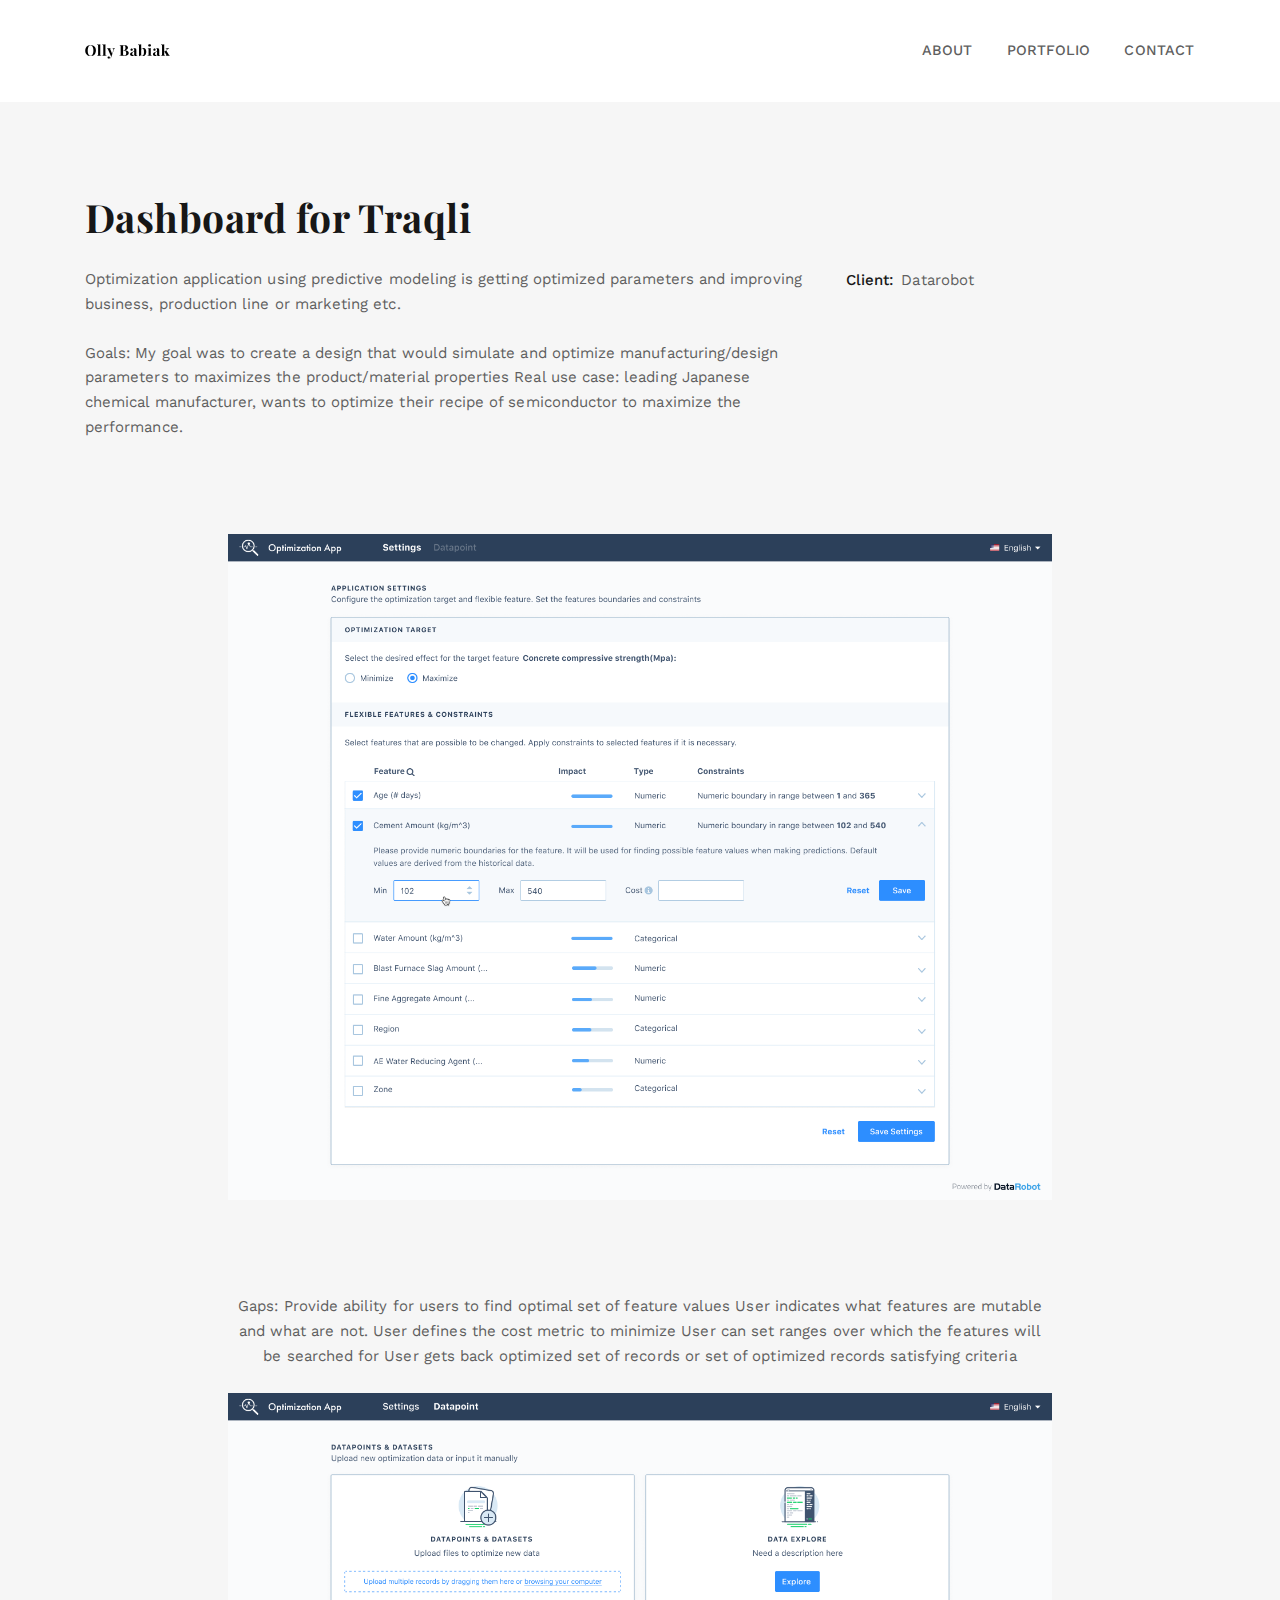
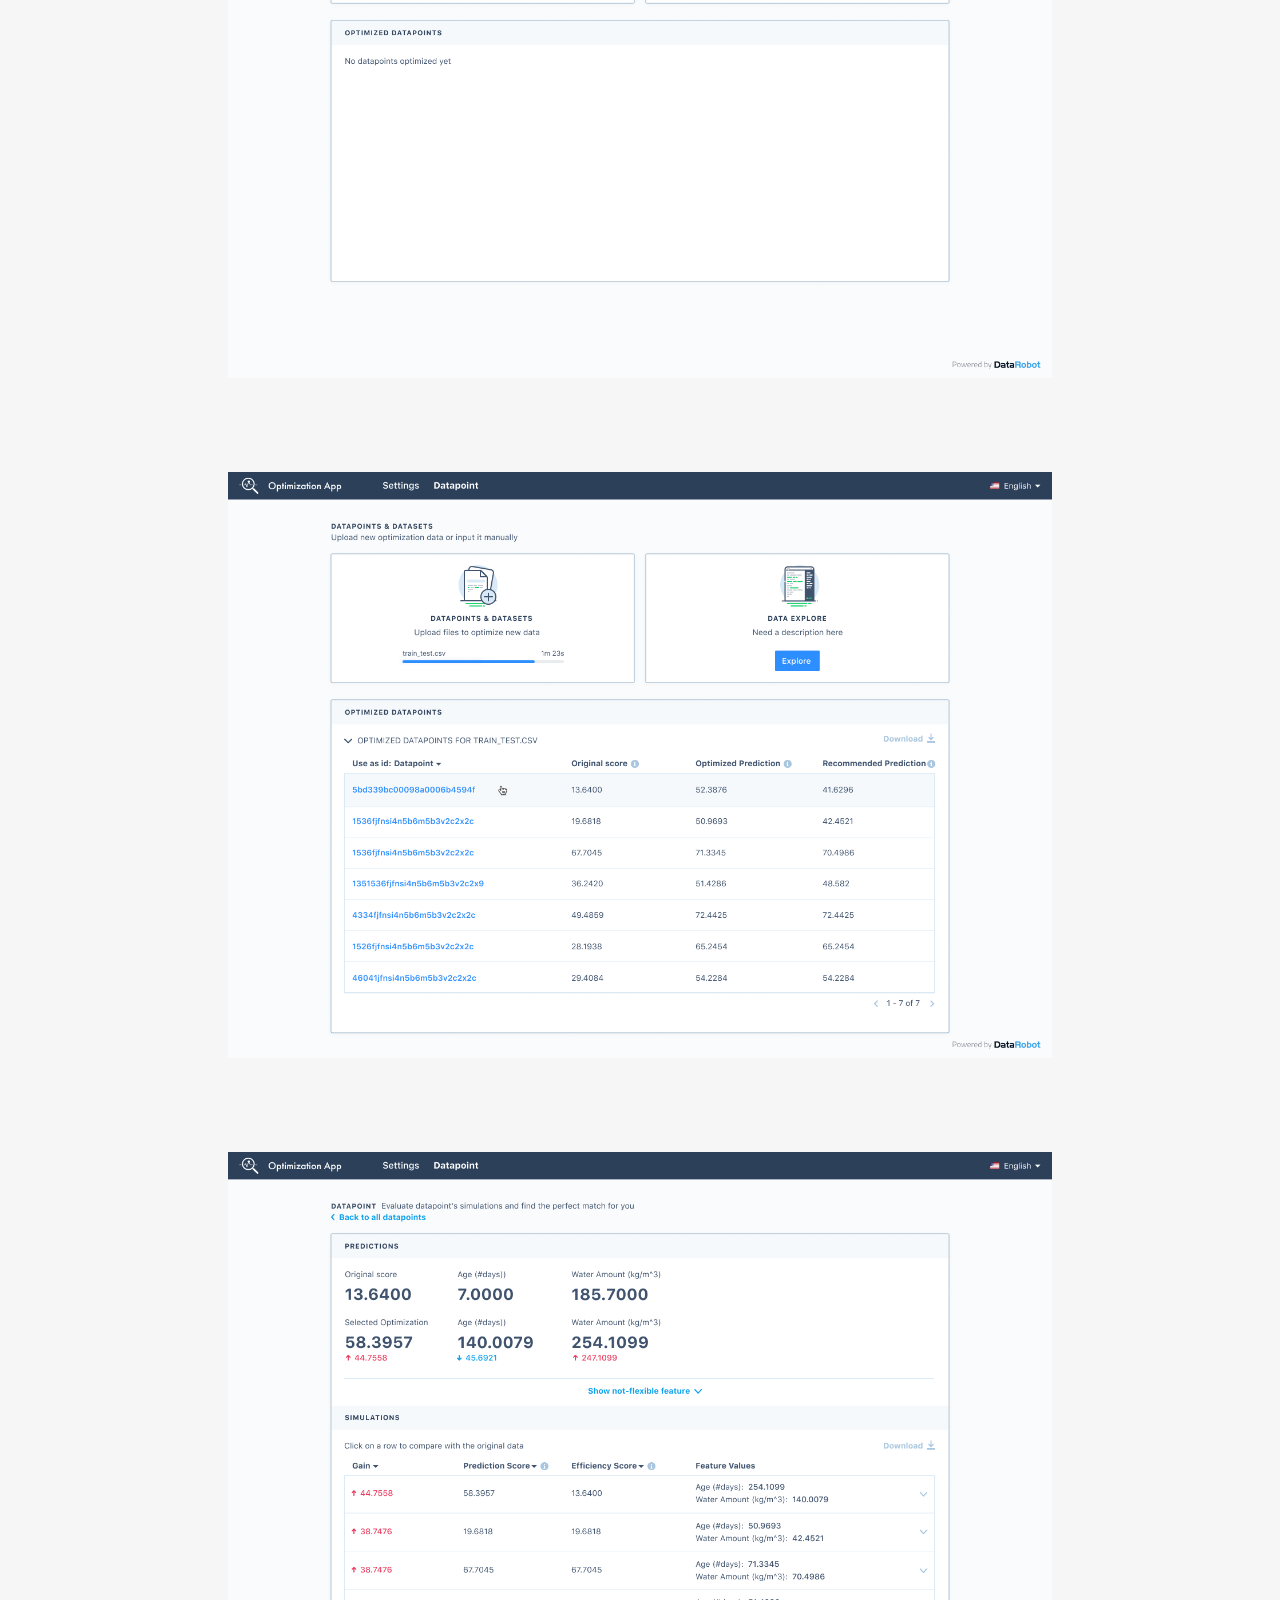
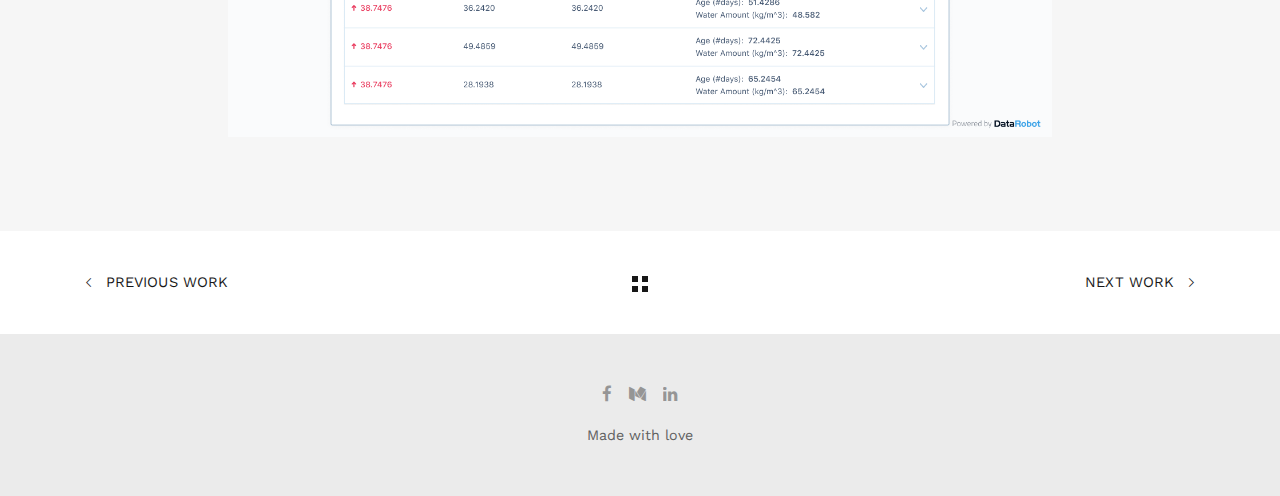
==== commit dfb65897: "Update portfolio-single-1.html" ====
--- a/portfolio-single-1.html
+++ b/portfolio-single-1.html
@@ -12,6 +12,17 @@
   gtag('js', new Date());
 
   gtag('config', 'UA-109905066-1');
+</script>
+    <!-- Hotjar Tracking Code for https://olha23.github.io/olha23.github.io/ -->
+<script>
+    (function(h,o,t,j,a,r){
+        h.hj=h.hj||function(){(h.hj.q=h.hj.q||[]).push(arguments)};
+        h._hjSettings={hjid:741103,hjsv:6};
+        a=o.getElementsByTagName('head')[0];
+        r=o.createElement('script');r.async=1;
+        r.src=t+h._hjSettings.hjid+j+h._hjSettings.hjsv;
+        a.appendChild(r);
+    })(window,document,'https://static.hotjar.com/c/hotjar-','.js?sv=');
 </script>
 
     <meta charset="utf-8">
@@ -161,10 +172,10 @@
                     <div class="col-lg-8">
                         <div class="nk-portfolio-info">
                             <div class="nk-portfolio-text">
-                                <p>Traqli - Audience capturing and engagement platform that utilizes personally touching emails based on user behavior analysis. In dashboard you can track the following statistics.
+                                <p>Optimization application using predictive modeling is getting optimized parameters and improving business, production line or marketing etc. 
                                 </p>
-                                <p>Goals and result: My goal was to create a “state-of-the-art” design that would reflect the nature of Traqli and bring freshness to the industry, while addressing the most important goals for email and onsite personalization. You can quickly adjust the number of recommendations and their layout, look & feel of each item, behavior, responsiveness and many more. As a result the recommendations block will be organically embedded into your website.
-</p>
+                                <p>Goals: My goal was to create a design that would simulate and optimize manufacturing/design parameters to maximizes the product/material properties
+Real use case: leading Japanese chemical manufacturer, wants to optimize their recipe of semiconductor to maximize the performance.
                             </div>
                         </div>
                     </div>
@@ -174,7 +185,7 @@
                                 <td>
                                     <strong>Client:</strong>
                                 </td>
-                                <td><a href="https://newzmate.com/">Newzmate</a></td>
+                                <td><a href="https://www.datarobot.com/">Datarobot</a></td>
                             </tr>
                             
                            
@@ -185,16 +196,26 @@
 
             </div>
         </div>
-
-        <img class="nk-img-fit" src="assets/images/1.png">
+        
+ <div class="col-lg-8 offset-lg-2 text-xs-center">
+     
+        <img class="nk-img-fit" src="assets/images/1.1.png">
          <div class="nk-gap-4 mt-14"></div>
-        <img class="nk-img-fit" src="assets/images/2.png">
+  <p> Gaps:
+Provide ability for users to find optimal set of feature values
+User indicates what features are mutable and what are not.
+User defines the cost metric to minimize
+User can set ranges over which the features will be searched for
+      User gets back optimized set of records or set of optimized records satisfying criteria </p>
+
+        <img class="nk-img-fit" src="assets/images/1.2.png">
         <div class="nk-gap-4 mt-14"></div>
-        <img class="nk-img-fit" src="assets/images/3.png">
+        <img class="nk-img-fit" src="assets/images/1.3.png">
         <div class="nk-gap-4 mt-14"></div>
-        <img class="nk-img-fit" src="assets/images/4.png">
+        <img class="nk-img-fit" src="assets/images/1.4.png">
         <div class="nk-gap-4 mt-14"></div>
-        <img class="nk-img-fit" src="assets/images/5.png">
+       
+        </div>
 
         <!-- START: Pagination -->
         <div class="nk-pagination nk-pagination-center">
--- a/assets/css/combined.css
+++ b/assets/css/combined.css
@@ -1,3 +1,3 @@
 @charset "UTF-8";
 html{font-family:sans-serif;
-	line-height:1.15;-ms-text-size-adjust:100%;-webkit-text-size-adjust:100%}body{margin:0}details,footer,header,main,menu,nav,section{display:block}progress,video{display:inline-block}progress{vertical-align:baseline}[hidden],template{display:none}a{background-color:transparent;-webkit-text-decoration-skip:objects}a:active,a:hover{outline-width:0}b,strong{font-weight:inherit;font-weight:bolder}h1{font-size:2em;margin:.67em 0}img{border-style:none}svg:not(:root){overflow:hidden}code{font-family:monospace,monospace;font-size:1em}hr{box-sizing:content-box;height:0;overflow:visible}button,input,optgroup,select,textarea{font:inherit;margin:0}optgroup{font-weight:700}button,input{overflow:visible}button,select{text-transform:none}[type=reset],[type=submit],button,html [type=button]{-webkit-appearance:button}[type=button]::-moz-focus-inner,[type=reset]::-moz-focus-inner,[type=submit]::-moz-focus-inner,button::-moz-focus-inner{border-style:none;padding:0}[type=button]:-moz-focusring,[type=reset]:-moz-focusring,[type=submit]:-moz-focusring,button:-moz-focusring{outline:1px dotted ButtonText}textarea{overflow:auto}[type=checkbox],[type=radio]{box-sizing:border-box;padding:0}[type=number]::-webkit-inner-spin-button,[type=number]::-webkit-outer-spin-button{height:auto}[type=search]{-webkit-appearance:textfield;outline-offset:-2px}[type=search]::-webkit-search-cancel-button,[type=search]::-webkit-search-decoration{-webkit-appearance:none}::-webkit-input-placeholder{color:inherit;opacity:.54}::-webkit-file-upload-button{-webkit-appearance:button;font:inherit}@media print{*,:after,:before,:first-letter,blockquote:first-line,div:first-line,li:first-line,p:first-line{text-shadow:none!important;box-shadow:none!important}a,a:visited{text-decoration:underline}blockquote{border:1px solid #999;page-break-inside:avoid}thead{display:table-header-group}img,tr{page-break-inside:avoid}h2,h3,p{orphans:3;widows:3}h2,h3{page-break-after:avoid}.navbar{display:none}.tag{border:1px solid #000}.table{border-collapse:collapse!important}.table td,.table th{background-color:#fff!important}}html{box-sizing:border-box}*,:after,:before{box-sizing:inherit}@-ms-viewport{width:device-width}html{font-size:16px;-ms-overflow-style:scrollbar;-webkit-tap-highlight-color:transparent}body{font-family:-apple-system,BlinkMacSystemFont,Segoe UI,Roboto,Helvetica Neue,Arial,sans-serif;font-size:1rem;font-weight:400;line-height:1.5;color:#373a3c;background-color:#fff}[tabindex="-1"]:focus{outline:0!important}h1,h2,h3,h4,h5,h6{margin-top:0;margin-bottom:.5rem}p{margin-top:0}address,p{margin-bottom:1rem}address{font-style:normal;line-height:inherit}ol,ul{margin-top:0;margin-bottom:1rem}ol ol,ol ul,ul ol,ul ul{margin-bottom:0}dt{font-weight:700}blockquote{margin:0 0 1rem}a{color:#0275d8;text-decoration:none}a:focus,a:hover{color:#014c8c;text-decoration:underline}a:focus{outline:5px auto -webkit-focus-ring-color;outline-offset:-2px}a:not([href]):not([tabindex]),a:not([href]):not([tabindex]):focus,a:not([href]):not([tabindex]):hover{color:inherit;text-decoration:none}a:not([href]):not([tabindex]):focus{outline:0}img{vertical-align:middle}[role=button]{cursor:pointer}[role=button],a,area,button,input,label,select,textarea{-ms-touch-action:manipulation;touch-action:manipulation}table{border-collapse:collapse;background-color:transparent}caption{padding-top:.75rem;padding-bottom:.75rem;color:#818a91;caption-side:bottom}caption,th{text-align:left}label{display:inline-block;margin-bottom:.5rem}button:focus{outline:1px dotted;outline:5px auto -webkit-focus-ring-color}button,input,select,textarea{line-height:inherit}input[type=checkbox]:disabled,input[type=radio]:disabled{cursor:not-allowed}input[type=date],input[type=datetime-local],input[type=month],input[type=time]{-webkit-appearance:listbox}textarea{resize:vertical}input[type=search]{-webkit-appearance:none}[hidden]{display:none!important}.h1,.h2,.h3,.h4,.h5,.h6,h1,h2,h3,h4,h5,h6{margin-bottom:.5rem;font-family:inherit;font-weight:500;line-height:1.1;color:inherit}.h1,h1{font-size:2.5rem}.h2,h2{font-size:2rem}.h3,h3{font-size:1.75rem}.h4,h4{font-size:1.5rem}.h5,h5{font-size:1.25rem}.h6,h6{font-size:1rem}.display-1{font-size:6rem;font-weight:300}.display-2{font-size:5.5rem;font-weight:300}.display-3{font-size:4.5rem;font-weight:300}.display-4{font-size:3.5rem;font-weight:300}hr{margin-top:1rem;margin-bottom:1rem;border:0;border-top:1px solid rgba(0,0,0,.1)}.list-inline{padding-left:0;list-style:none}.list-inline-item{display:inline-block}.list-inline-item:not(:last-child){margin-right:5px}.blockquote{padding:.5rem 1rem;margin-bottom:1rem;font-size:1.25rem;border-left:.25rem solid #eceeef}.blockquote-footer{display:block;font-size:80%;color:#818a91}.blockquote-footer:before{content:"\2014 \00A0"}.blockquote-reverse{padding-right:1rem;padding-left:0;text-align:right;border-right:.25rem solid #eceeef;border-left:0}.blockquote-reverse .blockquote-footer:before{content:""}.blockquote-reverse .blockquote-footer:after{content:"\00A0 \2014"}.carousel-inner>.carousel-item>a>img,.carousel-inner>.carousel-item>img,.img-fluid,.img-thumbnail{max-width:100%;height:auto}.img-thumbnail{padding:.25rem;background-color:#fff;border:1px solid #ddd;border-radius:.25rem;-webkit-transition:all .2s ease-in-out;transition:all .2s ease-in-out}code{font-family:Menlo,Monaco,Consolas,Liberation Mono,Courier New,monospace;padding:.2rem .4rem;font-size:90%;color:#bd4147;background-color:#f7f7f9;border-radius:.25rem}.container{margin-left:auto;margin-right:auto;padding-right:15px;padding-left:15px}.container:after{content:"";display:table;clear:both}@media (min-width:576px){.container{padding-right:15px;padding-left:15px}}@media (min-width:768px){.container{padding-right:15px;padding-left:15px}}@media (min-width:992px){.container{padding-right:15px;padding-left:15px}}@media (min-width:1200px){.container{padding-right:15px;padding-left:15px}}@media (min-width:576px){.container{width:540px;max-width:100%}}@media (min-width:768px){.container{width:720px;max-width:100%}}@media (min-width:992px){.container{width:960px;max-width:100%}}@media (min-width:1200px){.container{width:1140px;max-width:100%}}.container-fluid{margin-left:auto;margin-right:auto;padding-right:15px;padding-left:15px}.container-fluid:after{content:"";display:table;clear:both}@media (min-width:576px){.container-fluid{padding-right:15px;padding-left:15px}}@media (min-width:768px){.container-fluid{padding-right:15px;padding-left:15px}}@media (min-width:992px){.container-fluid{padding-right:15px;padding-left:15px}}@media (min-width:1200px){.container-fluid{padding-right:15px;padding-left:15px}}.row{margin-right:-15px;margin-left:-15px}.row:after{content:"";display:table;clear:both}@media (min-width:576px){.row{margin-right:-15px;margin-left:-15px}}@media (min-width:768px){.row{margin-right:-15px;margin-left:-15px}}@media (min-width:992px){.row{margin-right:-15px;margin-left:-15px}}@media (min-width:1200px){.row{margin-right:-15px;margin-left:-15px}}.col-lg,.col-lg-1,.col-lg-2,.col-lg-3,.col-lg-4,.col-lg-5,.col-lg-6,.col-lg-7,.col-lg-8,.col-lg-9,.col-lg-10,.col-lg-11,.col-lg-12,.col-md,.col-md-1,.col-md-2,.col-md-3,.col-md-4,.col-md-5,.col-md-6,.col-md-7,.col-md-8,.col-md-9,.col-md-10,.col-md-11,.col-md-12,.col-sm,.col-sm-1,.col-sm-2,.col-sm-3,.col-sm-4,.col-sm-5,.col-sm-6,.col-sm-7,.col-sm-8,.col-sm-9,.col-sm-10,.col-sm-11,.col-sm-12,.col-xs,.col-xs-1,.col-xs-2,.col-xs-3,.col-xs-4,.col-xs-5,.col-xs-6,.col-xs-7,.col-xs-8,.col-xs-9,.col-xs-10,.col-xs-11,.col-xs-12{position:relative;min-height:1px;padding-right:15px;padding-left:15px}@media (min-width:576px){.col-lg,.col-lg-1,.col-lg-2,.col-lg-3,.col-lg-4,.col-lg-5,.col-lg-6,.col-lg-7,.col-lg-8,.col-lg-9,.col-lg-10,.col-lg-11,.col-lg-12,.col-md,.col-md-1,.col-md-2,.col-md-3,.col-md-4,.col-md-5,.col-md-6,.col-md-7,.col-md-8,.col-md-9,.col-md-10,.col-md-11,.col-md-12,.col-sm,.col-sm-1,.col-sm-2,.col-sm-3,.col-sm-4,.col-sm-5,.col-sm-6,.col-sm-7,.col-sm-8,.col-sm-9,.col-sm-10,.col-sm-11,.col-sm-12,.col-xs,.col-xs-1,.col-xs-2,.col-xs-3,.col-xs-4,.col-xs-5,.col-xs-6,.col-xs-7,.col-xs-8,.col-xs-9,.col-xs-10,.col-xs-11,.col-xs-12{padding-right:15px;padding-left:15px}}@media (min-width:768px){.col-lg,.col-lg-1,.col-lg-2,.col-lg-3,.col-lg-4,.col-lg-5,.col-lg-6,.col-lg-7,.col-lg-8,.col-lg-9,.col-lg-10,.col-lg-11,.col-lg-12,.col-md,.col-md-1,.col-md-2,.col-md-3,.col-md-4,.col-md-5,.col-md-6,.col-md-7,.col-md-8,.col-md-9,.col-md-10,.col-md-11,.col-md-12,.col-sm,.col-sm-1,.col-sm-2,.col-sm-3,.col-sm-4,.col-sm-5,.col-sm-6,.col-sm-7,.col-sm-8,.col-sm-9,.col-sm-10,.col-sm-11,.col-sm-12,.col-xs,.col-xs-1,.col-xs-2,.col-xs-3,.col-xs-4,.col-xs-5,.col-xs-6,.col-xs-7,.col-xs-8,.col-xs-9,.col-xs-10,.col-xs-11,.col-xs-12{padding-right:15px;padding-left:15px}}@media (min-width:992px){.col-lg,.col-lg-1,.col-lg-2,.col-lg-3,.col-lg-4,.col-lg-5,.col-lg-6,.col-lg-7,.col-lg-8,.col-lg-9,.col-lg-10,.col-lg-11,.col-lg-12,.col-md,.col-md-1,.col-md-2,.col-md-3,.col-md-4,.col-md-5,.col-md-6,.col-md-7,.col-md-8,.col-md-9,.col-md-10,.col-md-11,.col-md-12,.col-sm,.col-sm-1,.col-sm-2,.col-sm-3,.col-sm-4,.col-sm-5,.col-sm-6,.col-sm-7,.col-sm-8,.col-sm-9,.col-sm-10,.col-sm-11,.col-sm-12,.col-xs,.col-xs-1,.col-xs-2,.col-xs-3,.col-xs-4,.col-xs-5,.col-xs-6,.col-xs-7,.col-xs-8,.col-xs-9,.col-xs-10,.col-xs-11,.col-xs-12{padding-right:15px;padding-left:15px}}@media (min-width:1200px){.col-lg,.col-lg-1,.col-lg-2,.col-lg-3,.col-lg-4,.col-lg-5,.col-lg-6,.col-lg-7,.col-lg-8,.col-lg-9,.col-lg-10,.col-lg-11,.col-lg-12,.col-md,.col-md-1,.col-md-2,.col-md-3,.col-md-4,.col-md-5,.col-md-6,.col-md-7,.col-md-8,.col-md-9,.col-md-10,.col-md-11,.col-md-12,.col-sm,.col-sm-1,.col-sm-2,.col-sm-3,.col-sm-4,.col-sm-5,.col-sm-6,.col-sm-7,.col-sm-8,.col-sm-9,.col-sm-10,.col-sm-11,.col-sm-12,.col-xs,.col-xs-1,.col-xs-2,.col-xs-3,.col-xs-4,.col-xs-5,.col-xs-6,.col-xs-7,.col-xs-8,.col-xs-9,.col-xs-10,.col-xs-11,.col-xs-12{padding-right:15px;padding-left:15px}}.col-xs-1{float:left;width:8.333333%}.col-xs-2{float:left;width:16.666667%}.col-xs-3{float:left;width:25%}.col-xs-4{float:left;width:33.333333%}.col-xs-5{float:left;width:41.666667%}.col-xs-6{float:left;width:50%}.col-xs-7{float:left;width:58.333333%}.col-xs-8{float:left;width:66.666667%}.col-xs-9{float:left;width:75%}.col-xs-10{float:left;width:83.333333%}.col-xs-11{float:left;width:91.666667%}.col-xs-12{float:left;width:100%}.push-xs-0{left:auto}.push-xs-1{left:8.333333%}.push-xs-2{left:16.666667%}.push-xs-3{left:25%}.push-xs-4{left:33.333333%}.push-xs-5{left:41.666667%}.push-xs-6{left:50%}.push-xs-7{left:58.333333%}.push-xs-8{left:66.666667%}.push-xs-9{left:75%}.push-xs-10{left:83.333333%}.push-xs-11{left:91.666667%}.push-xs-12{left:100%}.offset-xs-1{margin-left:8.333333%}.offset-xs-2{margin-left:16.666667%}.offset-xs-3{margin-left:25%}.offset-xs-4{margin-left:33.333333%}.offset-xs-5{margin-left:41.666667%}.offset-xs-6{margin-left:50%}.offset-xs-7{margin-left:58.333333%}.offset-xs-8{margin-left:66.666667%}.offset-xs-9{margin-left:75%}.offset-xs-10{margin-left:83.333333%}.offset-xs-11{margin-left:91.666667%}@media (min-width:576px){.col-sm-1{float:left;width:8.333333%}.col-sm-2{float:left;width:16.666667%}.col-sm-3{float:left;width:25%}.col-sm-4{float:left;width:33.333333%}.col-sm-5{float:left;width:41.666667%}.col-sm-6{float:left;width:50%}.col-sm-7{float:left;width:58.333333%}.col-sm-8{float:left;width:66.666667%}.col-sm-9{float:left;width:75%}.col-sm-10{float:left;width:83.333333%}.col-sm-11{float:left;width:91.666667%}.col-sm-12{float:left;width:100%}.push-sm-0{left:auto}.push-sm-1{left:8.333333%}.push-sm-2{left:16.666667%}.push-sm-3{left:25%}.push-sm-4{left:33.333333%}.push-sm-5{left:41.666667%}.push-sm-6{left:50%}.push-sm-7{left:58.333333%}.push-sm-8{left:66.666667%}.push-sm-9{left:75%}.push-sm-10{left:83.333333%}.push-sm-11{left:91.666667%}.push-sm-12{left:100%}.offset-sm-0{margin-left:0}.offset-sm-1{margin-left:8.333333%}.offset-sm-2{margin-left:16.666667%}.offset-sm-3{margin-left:25%}.offset-sm-4{margin-left:33.333333%}.offset-sm-5{margin-left:41.666667%}.offset-sm-6{margin-left:50%}.offset-sm-7{margin-left:58.333333%}.offset-sm-8{margin-left:66.666667%}.offset-sm-9{margin-left:75%}.offset-sm-10{margin-left:83.333333%}.offset-sm-11{margin-left:91.666667%}}@media (min-width:768px){.col-md-1{float:left;width:8.333333%}.col-md-2{float:left;width:16.666667%}.col-md-3{float:left;width:25%}.col-md-4{float:left;width:33.333333%}.col-md-5{float:left;width:41.666667%}.col-md-6{float:left;width:50%}.col-md-7{float:left;width:58.333333%}.col-md-8{float:left;width:66.666667%}.col-md-9{float:left;width:75%}.col-md-10{float:left;width:83.333333%}.col-md-11{float:left;width:91.666667%}.col-md-12{float:left;width:100%}.push-md-0{left:auto}.push-md-1{left:8.333333%}.push-md-2{left:16.666667%}.push-md-3{left:25%}.push-md-4{left:33.333333%}.push-md-5{left:41.666667%}.push-md-6{left:50%}.push-md-7{left:58.333333%}.push-md-8{left:66.666667%}.push-md-9{left:75%}.push-md-10{left:83.333333%}.push-md-11{left:91.666667%}.push-md-12{left:100%}.offset-md-0{margin-left:0}.offset-md-1{margin-left:8.333333%}.offset-md-2{margin-left:16.666667%}.offset-md-3{margin-left:25%}.offset-md-4{margin-left:33.333333%}.offset-md-5{margin-left:41.666667%}.offset-md-6{margin-left:50%}.offset-md-7{margin-left:58.333333%}.offset-md-8{margin-left:66.666667%}.offset-md-9{margin-left:75%}.offset-md-10{margin-left:83.333333%}.offset-md-11{margin-left:91.666667%}}@media (min-width:992px){.col-lg-1{float:left;width:8.333333%}.col-lg-2{float:left;width:16.666667%}.col-lg-3{float:left;width:25%}.col-lg-4{float:left;width:33.333333%}.col-lg-5{float:left;width:41.666667%}.col-lg-6{float:left;width:50%}.col-lg-7{float:left;width:58.333333%}.col-lg-8{float:left;width:66.666667%}.col-lg-9{float:left;width:75%}.col-lg-10{float:left;width:83.333333%}.col-lg-11{float:left;width:91.666667%}.col-lg-12{float:left;width:100%}.push-lg-0{left:auto}.push-lg-1{left:8.333333%}.push-lg-2{left:16.666667%}.push-lg-3{left:25%}.push-lg-4{left:33.333333%}.push-lg-5{left:41.666667%}.push-lg-6{left:50%}.push-lg-7{left:58.333333%}.push-lg-8{left:66.666667%}.push-lg-9{left:75%}.push-lg-10{left:83.333333%}.push-lg-11{left:91.666667%}.push-lg-12{left:100%}.offset-lg-0{margin-left:0}.offset-lg-1{margin-left:8.333333%}.offset-lg-2{margin-left:16.666667%}.offset-lg-3{margin-left:25%}.offset-lg-4{margin-left:33.333333%}.offset-lg-5{margin-left:41.666667%}.offset-lg-6{margin-left:50%}.offset-lg-7{margin-left:58.333333%}.offset-lg-8{margin-left:66.666667%}.offset-lg-9{margin-left:75%}.offset-lg-10{margin-left:83.333333%}.offset-lg-11{margin-left:91.666667%}}.table{width:100%;max-width:100%;margin-bottom:1rem}.table td,.table th{padding:.75rem;vertical-align:top;border-top:1px solid #eceeef}.table thead th{vertical-align:bottom;border-bottom:2px solid #eceeef}.table tbody+tbody{border-top:2px solid #eceeef}.table .table{background-color:#fff}.table-sm td,.table-sm th{padding:.3rem}.table-active,.table-active>td,.table-active>th,.table-hover .table-active:hover,.table-hover .table-active:hover>td,.table-hover .table-active:hover>th,.table-hover tbody tr:hover{background-color:rgba(0,0,0,.075)}.table-success,.table-success>td,.table-success>th{background-color:#dff0d8}.table-hover .table-success:hover,.table-hover .table-success:hover>td,.table-hover .table-success:hover>th{background-color:#d0e9c6}.table-info,.table-info>td,.table-info>th{background-color:#d9edf7}.table-hover .table-info:hover,.table-hover .table-info:hover>td,.table-hover .table-info:hover>th{background-color:#c4e3f3}.thead-default th{color:#55595c;background-color:#eceeef}.table-reflow thead{float:left}.table-reflow tbody{display:block;white-space:nowrap}.table-reflow td,.table-reflow th{border-top:1px solid #eceeef;border-left:1px solid #eceeef}.table-reflow td:last-child,.table-reflow th:last-child{border-right:1px solid #eceeef}.table-reflow tbody:last-child tr:last-child td,.table-reflow tbody:last-child tr:last-child th,.table-reflow tfoot:last-child tr:last-child td,.table-reflow tfoot:last-child tr:last-child th,.table-reflow thead:last-child tr:last-child td,.table-reflow thead:last-child tr:last-child th{border-bottom:1px solid #eceeef}.table-reflow tr{float:left}.table-reflow tr td,.table-reflow tr th{display:block!important;border:1px solid #eceeef}.form-control{display:block;width:100%;padding:.5rem .75rem;font-size:1rem;line-height:1.25;color:#55595c;background-color:#fff;background-image:none;background-clip:padding-box;border:1px solid rgba(0,0,0,.15);border-radius:.25rem}.form-control::-ms-expand{background-color:transparent;border:0}.form-control:focus{color:#55595c;background-color:#fff;border-color:#66afe9;outline:0}.form-control::-webkit-input-placeholder{color:#999;opacity:1}.form-control::-moz-placeholder{color:#999;opacity:1}.form-control:-ms-input-placeholder{color:#999;opacity:1}.form-control::placeholder{color:#999;opacity:1}.form-control:disabled,.form-control[readonly]{background-color:#eceeef;opacity:1}.form-control:disabled{cursor:not-allowed}select.form-control:not([size]):not([multiple]){height:calc(2.5rem - 2px)}select.form-control:focus::-ms-value{color:#55595c;background-color:#fff}.form-control-file,.form-control-range{display:block}.col-form-label{padding-top:.5rem;padding-bottom:.5rem;margin-bottom:0}.col-form-label-lg{padding-top:.75rem;padding-bottom:.75rem;font-size:1.25rem}.col-form-label-sm{padding-top:.25rem;padding-bottom:.25rem;font-size:.875rem}.form-control-static{padding-top:.5rem;padding-bottom:.5rem;line-height:1.25;border:solid transparent;border-width:1px 0}.form-control-static.form-control-lg,.form-control-static.form-control-sm{padding-right:0;padding-left:0}.form-control-sm{padding:.25rem .5rem;font-size:.875rem;border-radius:.2rem}select.form-control-sm:not([size]):not([multiple]){height:1.8125rem}.form-control-lg{padding:.75rem 1.5rem;font-size:1.25rem;border-radius:.3rem}select.form-control-lg:not([size]):not([multiple]){height:3.166667rem}.form-text{display:block;margin-top:.25rem}.form-check{position:relative;display:block;margin-bottom:.75rem}.form-check+.form-check{margin-top:-.25rem}.form-check.disabled .form-check-label{color:#818a91;cursor:not-allowed}.form-check-label{padding-left:1.25rem;margin-bottom:0;cursor:pointer}.form-check-input{position:absolute;margin-top:.25rem;margin-left:-1.25rem}.form-check-input:only-child{position:static}.form-check-inline{position:relative;display:inline-block;padding-left:1.25rem;margin-bottom:0;vertical-align:middle;cursor:pointer}.form-check-inline+.form-check-inline{margin-left:.75rem}.form-check-inline.disabled{color:#818a91;cursor:not-allowed}.form-control-success{padding-right:2.25rem;background-repeat:no-repeat;background-position:center right .625rem;background-size:1.25rem 1.25rem}.has-success .col-form-label,.has-success .form-check-inline,.has-success .form-check-label,.has-success .form-control-label{color:#5cb85c}.has-success .form-control{border-color:#5cb85c}.has-success .form-control-success{background-image:url("data:image/svg+xml;charset=utf8,%3Csvg xmlns='http://www.w3.org/2000/svg' viewBox='0 0 8 8'%3E%3Cpath fill='%235cb85c' d='M2.3 6.73L.6 4.53c-.4-1.04.46-1.4 1.1-.8l1.1 1.4 3.4-3.8c.6-.63 1.6-.27 1.2.7l-4 4.6c-.43.5-.8.4-1.1.1z'/%3E%3C/svg%3E")}@media (min-width:576px){.form-inline .form-control{display:inline-block;width:auto;vertical-align:middle}.form-inline .form-control-static{display:inline-block}.form-inline .form-check,.form-inline .form-control-label{margin-bottom:0;vertical-align:middle}.form-inline .form-check{display:inline-block;margin-top:0}.form-inline .form-check-label{padding-left:0}.form-inline .form-check-input{position:relative;margin-left:0}}.btn{display:inline-block;font-weight:400;line-height:1.25;text-align:center;white-space:nowrap;vertical-align:middle;cursor:pointer;-webkit-user-select:none;-moz-user-select:none;-ms-user-select:none;user-select:none;border:1px solid transparent;padding:.5rem 1rem;font-size:1rem;border-radius:.25rem}.btn.active.focus,.btn.active:focus,.btn.focus,.btn:active.focus,.btn:active:focus,.btn:focus{outline:5px auto -webkit-focus-ring-color;outline-offset:-2px}.btn.focus,.btn:focus,.btn:hover{text-decoration:none}.btn.active,.btn:active{background-image:none;outline:0}.btn.disabled,.btn:disabled{cursor:not-allowed;opacity:.65}a.btn.disabled{pointer-events:none}.btn-info{color:#fff;background-color:#5bc0de;border-color:#5bc0de}.btn-info.focus,.btn-info:focus,.btn-info:hover{color:#fff;background-color:#31b0d5;border-color:#2aabd2}.btn-info.active,.btn-info:active,.open>.btn-info.dropdown-toggle{color:#fff;background-color:#31b0d5;border-color:#2aabd2;background-image:none}.btn-info.active.focus,.btn-info.active:focus,.btn-info.active:hover,.btn-info:active.focus,.btn-info:active:focus,.btn-info:active:hover,.open>.btn-info.dropdown-toggle.focus,.open>.btn-info.dropdown-toggle:focus,.open>.btn-info.dropdown-toggle:hover{color:#fff;background-color:#269abc;border-color:#1f7e9a}.btn-info.disabled.focus,.btn-info.disabled:focus,.btn-info.disabled:hover,.btn-info:disabled.focus,.btn-info:disabled:focus,.btn-info:disabled:hover{background-color:#5bc0de;border-color:#5bc0de}.btn-success{color:#fff;background-color:#5cb85c;border-color:#5cb85c}.btn-success.focus,.btn-success:focus,.btn-success:hover{color:#fff;background-color:#449d44;border-color:#419641}.btn-success.active,.btn-success:active,.open>.btn-success.dropdown-toggle{color:#fff;background-color:#449d44;border-color:#419641;background-image:none}.btn-success.active.focus,.btn-success.active:focus,.btn-success.active:hover,.btn-success:active.focus,.btn-success:active:focus,.btn-success:active:hover,.open>.btn-success.dropdown-toggle.focus,.open>.btn-success.dropdown-toggle:focus,.open>.btn-success.dropdown-toggle:hover{color:#fff;background-color:#398439;border-color:#2d672d}.btn-success.disabled.focus,.btn-success.disabled:focus,.btn-success.disabled:hover,.btn-success:disabled.focus,.btn-success:disabled:focus,.btn-success:disabled:hover{background-color:#5cb85c;border-color:#5cb85c}.btn-link{font-weight:400;color:#0275d8;border-radius:0}.btn-link,.btn-link.active,.btn-link:active,.btn-link:disabled{background-color:transparent}.btn-link,.btn-link:active,.btn-link:focus,.btn-link:hover{border-color:transparent}.btn-link:focus,.btn-link:hover{color:#014c8c;text-decoration:underline;background-color:transparent}.btn-link:disabled:focus,.btn-link:disabled:hover{color:#818a91;text-decoration:none}.btn-lg{padding:.75rem 1.5rem;font-size:1.25rem;border-radius:.3rem}.btn-sm{padding:.25rem .5rem;font-size:.875rem;border-radius:.2rem}.btn-block{display:block;width:100%}.btn-block+.btn-block{margin-top:.5rem}input[type=button].btn-block,input[type=reset].btn-block,input[type=submit].btn-block{width:100%}.fade{opacity:0;-webkit-transition:opacity .15s linear;transition:opacity .15s linear}.fade.active{opacity:1}.collapse{display:none}.collapse.active{display:block}tr.collapse.active{display:table-row}tbody.collapse.active{display:table-row-group}.collapsing{height:0;overflow:hidden;-webkit-transition-timing-function:ease;transition-timing-function:ease;-webkit-transition-duration:.35s;transition-duration:.35s;-webkit-transition-property:height;transition-property:height}.collapsing,.dropdown{position:relative}.dropdown-toggle:after{display:inline-block;width:0;height:0;margin-left:.3em;vertical-align:middle;content:"";border-top:.3em solid;border-right:.3em solid transparent;border-left:.3em solid transparent}.dropdown-toggle:focus{outline:0}.dropdown-menu{position:absolute;top:100%;left:0;z-index:1000;display:none;float:left;min-width:10rem;padding:.5rem 0;margin:.125rem 0 0;font-size:1rem;color:#373a3c;text-align:left;list-style:none;background-color:#fff;background-clip:padding-box;border:1px solid rgba(0,0,0,.15);border-radius:.25rem}.dropdown-item{display:block;width:100%;padding:3px 1.5rem;clear:both;font-weight:400;color:#373a3c;text-align:inherit;white-space:nowrap;background:0 0;border:0}.dropdown-item:focus,.dropdown-item:hover{color:#2b2d2f;text-decoration:none;background-color:#f5f5f5}.dropdown-item.active,.dropdown-item.active:focus,.dropdown-item.active:hover{color:#fff;text-decoration:none;background-color:#0275d8;outline:0}.dropdown-item.disabled,.dropdown-item.disabled:focus,.dropdown-item.disabled:hover{color:#818a91}.dropdown-item.disabled:focus,.dropdown-item.disabled:hover{text-decoration:none;cursor:not-allowed;background-color:transparent;background-image:none;filter:"progid:DXImageTransform.Microsoft.gradient(enabled = false)"}.active>.dropdown-menu{display:block}.active>a{outline:0}.dropdown-menu-right{right:0;left:auto}.dropdown-menu-left{right:auto;left:0}.dropdown-header{display:block;padding:.5rem 1.5rem;margin-bottom:0;font-size:.875rem;color:#818a91;white-space:nowrap}.dropdown-backdrop{position:fixed;top:0;right:0;bottom:0;left:0;z-index:990}.navbar-fixed-bottom .dropdown .dropdown-menu{top:auto;bottom:100%;margin-bottom:.125rem}.btn+.dropdown-toggle-split{padding-right:.75rem;padding-left:.75rem}.btn+.dropdown-toggle-split:after{margin-left:0}.btn-sm+.dropdown-toggle-split{padding-right:.375rem;padding-left:.375rem}.btn-lg+.dropdown-toggle-split{padding-right:1.125rem;padding-left:1.125rem}[data-toggle=buttons]>.btn input[type=checkbox],[data-toggle=buttons]>.btn input[type=radio]{position:absolute;clip:rect(0,0,0,0);pointer-events:none}.nav{padding-left:0;margin-bottom:0;list-style:none}.nav-link{display:inline-block}.nav-link:focus,.nav-link:hover{text-decoration:none}.nav-link.disabled{color:#818a91}.nav-link.disabled,.nav-link.disabled:focus,.nav-link.disabled:hover{color:#818a91;cursor:not-allowed;background-color:transparent}.nav-inline .nav-item{display:inline-block}.nav-inline .nav-item+.nav-item,.nav-inline .nav-link+.nav-link{margin-left:1rem}.tab-content>.tab-pane{display:none}.tab-content>.active{display:block}.navbar{position:relative;padding:.5rem 1rem}.navbar:after{content:"";display:table;clear:both}@media (min-width:576px){.navbar{border-radius:.25rem}}.navbar-full{z-index:1000}@media (min-width:576px){.navbar-full{border-radius:0}}.navbar-fixed-bottom,.navbar-fixed-top{position:fixed;right:0;left:0;z-index:1030}@media (min-width:576px){.navbar-fixed-bottom,.navbar-fixed-top{border-radius:0}}.navbar-fixed-top{top:0}.navbar-fixed-bottom{bottom:0}.navbar-sticky-top{position:-webkit-sticky;position:sticky;top:0;z-index:1030;width:100%}@media (min-width:576px){.navbar-sticky-top{border-radius:0}}.navbar-text{display:inline-block;padding-top:.425rem;padding-bottom:.425rem}.navbar-nav .nav-item{float:left}.navbar-nav .nav-link{display:block;padding-top:.425rem;padding-bottom:.425rem}.navbar-nav .nav-item+.nav-item,.navbar-nav .nav-link+.nav-link{margin-left:1rem}.navbar-light .navbar-nav .nav-link{color:rgba(0,0,0,.5)}.navbar-light .navbar-nav .nav-link:focus,.navbar-light .navbar-nav .nav-link:hover{color:rgba(0,0,0,.7)}.navbar-light .navbar-nav .active>.nav-link,.navbar-light .navbar-nav .active>.nav-link:focus,.navbar-light .navbar-nav .active>.nav-link:hover,.navbar-light .navbar-nav .nav-link.active,.navbar-light .navbar-nav .nav-link.active:focus,.navbar-light .navbar-nav .nav-link.active:hover,.navbar-light .navbar-nav .nav-link.open,.navbar-light .navbar-nav .nav-link.open:focus,.navbar-light .navbar-nav .nav-link.open:hover,.navbar-light .navbar-nav .open>.nav-link,.navbar-light .navbar-nav .open>.nav-link:focus,.navbar-light .navbar-nav .open>.nav-link:hover{color:rgba(0,0,0,.9)}.carousel-control:focus,.carousel-control:hover{color:#fff;text-decoration:none;outline:0;opacity:.9}.carousel-control .icon-next,.carousel-control .icon-prev{position:absolute;top:50%;z-index:5;display:inline-block;width:20px;height:20px;margin-top:-10px;font-family:serif;line-height:1}.carousel-control .icon-prev{left:50%;margin-left:-10px}.carousel-control .icon-next{right:50%;margin-right:-10px}.carousel-control .icon-prev:before{content:"\2039"}.carousel-control .icon-next:before{content:"\203a"}.carousel-indicators{position:absolute;bottom:10px;left:50%;z-index:15;width:60%;padding-left:0;margin-left:-30%;text-align:center;list-style:none}.carousel-indicators li{display:inline-block;width:10px;height:10px;margin:1px;text-indent:-999px;cursor:pointer;background-color:transparent;border:1px solid #fff;border-radius:10px}.carousel-indicators .active{width:12px;height:12px;margin:0;background-color:#fff}.carousel-caption{position:absolute;right:15%;bottom:20px;left:15%;z-index:10;padding-top:20px;padding-bottom:20px;color:#fff;text-align:center;text-shadow:0 1px 2px rgba(0,0,0,.6)}.carousel-caption .btn{text-shadow:none}@media (min-width:576px){.carousel-control .icon-next,.carousel-control .icon-prev{width:30px;height:30px;margin-top:-15px;font-size:30px}.carousel-control .icon-prev{margin-left:-15px}.carousel-control .icon-next{margin-right:-15px}.carousel-caption{right:20%;left:20%;padding-bottom:30px}.carousel-indicators{bottom:20px}}.align-top{vertical-align:top!important}.align-middle{vertical-align:middle!important}.align-bottom{vertical-align:bottom!important}.align-text-bottom{vertical-align:text-bottom!important}.align-text-top{vertical-align:text-top!important}.bg-success{background-color:#5cb85c!important}a.bg-success:focus,a.bg-success:hover{background-color:#449d44!important}.bg-info{background-color:#5bc0de!important}a.bg-info:focus,a.bg-info:hover{background-color:#31b0d5!important}.d-none{display:none!important}.d-inline{display:inline!important}.d-inline-block{display:inline-block!important}.d-block{display:block!important}.d-table{display:table!important}.d-table-cell{display:table-cell!important}@media (min-width:576px) and (min-width:576px){.d-sm-none{display:none!important}.d-sm-inline{display:inline!important}.d-sm-inline-block{display:inline-block!important}.d-sm-block{display:block!important}.d-sm-table{display:table!important}.d-sm-table-cell{display:table-cell!important}}@media (min-width:768px) and (min-width:768px){.d-md-none{display:none!important}.d-md-inline{display:inline!important}.d-md-inline-block{display:inline-block!important}.d-md-block{display:block!important}.d-md-table{display:table!important}.d-md-table-cell{display:table-cell!important}}@media (min-width:992px) and (min-width:992px){.d-lg-none{display:none!important}.d-lg-inline{display:inline!important}.d-lg-inline-block{display:inline-block!important}.d-lg-block{display:block!important}.d-lg-table{display:table!important}.d-lg-table-cell{display:table-cell!important}}.float-left{float:left!important}.float-right{float:right!important}.float-none{float:none!important}@media (min-width:576px) and (min-width:576px){.float-sm-left{float:left!important}.float-sm-right{float:right!important}.float-sm-none{float:none!important}}@media (min-width:768px) and (min-width:768px){.float-md-left{float:left!important}.float-md-right{float:right!important}.float-md-none{float:none!important}}@media (min-width:992px) and (min-width:992px){.float-lg-left{float:left!important}.float-lg-right{float:right!important}.float-lg-none{float:none!important}}.w-100{width:100%!important}.h-100{height:100%!important}.my-0{margin-top:0!important;margin-bottom:0!important}.m-1{margin:.25rem!important}.mt-1{margin-top:.25rem!important}.mb-1,.my-1{margin-bottom:.25rem!important}.my-1{margin-top:.25rem!important}.m-2{margin:.5rem!important}.mt-2{margin-top:.5rem!important}.mb-2,.my-2{margin-bottom:.5rem!important}.my-2{margin-top:.5rem!important}.m-3{margin:1rem!important}.mt-3{margin-top:1rem!important}.mb-3,.my-3{margin-bottom:1rem!important}.my-3{margin-top:1rem!important}.m-4{margin:1.5rem!important}.mt-4{margin-top:1.5rem!important}.mb-4,.my-4{margin-bottom:1.5rem!important}.my-4{margin-top:1.5rem!important}.m-5{margin:3rem!important}.mt-5{margin-top:3rem!important}.mb-5,.my-5{margin-bottom:3rem!important}.my-5{margin-top:3rem!important}.px-0{padding-right:0!important;padding-left:0!important}.py-0{padding-top:0!important;padding-bottom:0!important}.p-1{padding:.25rem!important}.pt-1{padding-top:.25rem!important}.pr-1{padding-right:.25rem!important}.pl-1,.px-1{padding-left:.25rem!important}.px-1{padding-right:.25rem!important}.py-1{padding-top:.25rem!important;padding-bottom:.25rem!important}.p-2{padding:.5rem!important}.pt-2{padding-top:.5rem!important}.pr-2{padding-right:.5rem!important}.pl-2,.px-2{padding-left:.5rem!important}.px-2{padding-right:.5rem!important}.py-2{padding-top:.5rem!important;padding-bottom:.5rem!important}.p-3{padding:1rem!important}.pt-3{padding-top:1rem!important}.pr-3{padding-right:1rem!important}.pl-3,.px-3{padding-left:1rem!important}.px-3{padding-right:1rem!important}.py-3{padding-top:1rem!important;padding-bottom:1rem!important}.p-4{padding:1.5rem!important}.pt-4{padding-top:1.5rem!important}.pr-4{padding-right:1.5rem!important}.pl-4,.px-4{padding-left:1.5rem!important}.px-4{padding-right:1.5rem!important}.py-4{padding-top:1.5rem!important;padding-bottom:1.5rem!important}.p-5{padding:3rem!important}.pt-5{padding-top:3rem!important}.pr-5{padding-right:3rem!important}.pl-5,.px-5{padding-left:3rem!important}.px-5{padding-right:3rem!important}.py-5{padding-top:3rem!important;padding-bottom:3rem!important}@media (min-width:576px) and (min-width:576px){.m-sm-0{margin:0!important}.mt-sm-0{margin-top:0!important}.mb-sm-0,.my-sm-0{margin-bottom:0!important}.my-sm-0{margin-top:0!important}}@media (min-width:576px) and (min-width:576px){.m-sm-1{margin:.25rem!important}.mt-sm-1{margin-top:.25rem!important}.mb-sm-1,.my-sm-1{margin-bottom:.25rem!important}.my-sm-1{margin-top:.25rem!important}}@media (min-width:576px) and (min-width:576px){.m-sm-2{margin:.5rem!important}.mt-sm-2{margin-top:.5rem!important}.mb-sm-2,.my-sm-2{margin-bottom:.5rem!important}.my-sm-2{margin-top:.5rem!important}}@media (min-width:576px) and (min-width:576px){.m-sm-3{margin:1rem!important}.mt-sm-3{margin-top:1rem!important}.mb-sm-3,.my-sm-3{margin-bottom:1rem!important}.my-sm-3{margin-top:1rem!important}}@media (min-width:576px) and (min-width:576px){.m-sm-4{margin:1.5rem!important}.mt-sm-4{margin-top:1.5rem!important}.mb-sm-4,.my-sm-4{margin-bottom:1.5rem!important}.my-sm-4{margin-top:1.5rem!important}}@media (min-width:576px) and (min-width:576px){.m-sm-5{margin:3rem!important}.mt-sm-5{margin-top:3rem!important}.mb-sm-5,.my-sm-5{margin-bottom:3rem!important}.my-sm-5{margin-top:3rem!important}}@media (min-width:576px) and (min-width:576px){.p-sm-0{padding:0!important}.pt-sm-0{padding-top:0!important}.pr-sm-0{padding-right:0!important}.pl-sm-0,.px-sm-0{padding-left:0!important}.px-sm-0{padding-right:0!important}.py-sm-0{padding-top:0!important;padding-bottom:0!important}}@media (min-width:576px) and (min-width:576px){.p-sm-1{padding:.25rem!important}.pt-sm-1{padding-top:.25rem!important}.pr-sm-1{padding-right:.25rem!important}.pl-sm-1,.px-sm-1{padding-left:.25rem!important}.px-sm-1{padding-right:.25rem!important}.py-sm-1{padding-top:.25rem!important;padding-bottom:.25rem!important}}@media (min-width:576px) and (min-width:576px){.p-sm-2{padding:.5rem!important}.pt-sm-2{padding-top:.5rem!important}.pr-sm-2{padding-right:.5rem!important}.pl-sm-2,.px-sm-2{padding-left:.5rem!important}.px-sm-2{padding-right:.5rem!important}.py-sm-2{padding-top:.5rem!important;padding-bottom:.5rem!important}}@media (min-width:576px) and (min-width:576px){.p-sm-3{padding:1rem!important}.pt-sm-3{padding-top:1rem!important}.pr-sm-3{padding-right:1rem!important}.pl-sm-3,.px-sm-3{padding-left:1rem!important}.px-sm-3{padding-right:1rem!important}.py-sm-3{padding-top:1rem!important;padding-bottom:1rem!important}}@media (min-width:576px) and (min-width:576px){.p-sm-4{padding:1.5rem!important}.pt-sm-4{padding-top:1.5rem!important}.pr-sm-4{padding-right:1.5rem!important}.pl-sm-4,.px-sm-4{padding-left:1.5rem!important}.px-sm-4{padding-right:1.5rem!important}.py-sm-4{padding-top:1.5rem!important;padding-bottom:1.5rem!important}}@media (min-width:576px) and (min-width:576px){.p-sm-5{padding:3rem!important}.pt-sm-5{padding-top:3rem!important}.pr-sm-5{padding-right:3rem!important}.pl-sm-5,.px-sm-5{padding-left:3rem!important}.px-sm-5{padding-right:3rem!important}.py-sm-5{padding-top:3rem!important;padding-bottom:3rem!important}}@media (min-width:768px) and (min-width:768px){.m-md-0{margin:0!important}.mt-md-0{margin-top:0!important}.mb-md-0,.my-md-0{margin-bottom:0!important}.my-md-0{margin-top:0!important}}@media (min-width:768px) and (min-width:768px){.m-md-1{margin:.25rem!important}.mt-md-1{margin-top:.25rem!important}.mb-md-1,.my-md-1{margin-bottom:.25rem!important}.my-md-1{margin-top:.25rem!important}}@media (min-width:768px) and (min-width:768px){.m-md-2{margin:.5rem!important}.mt-md-2{margin-top:.5rem!important}.mb-md-2,.my-md-2{margin-bottom:.5rem!important}.my-md-2{margin-top:.5rem!important}}@media (min-width:768px) and (min-width:768px){.m-md-3{margin:1rem!important}.mt-md-3{margin-top:1rem!important}.mb-md-3,.my-md-3{margin-bottom:1rem!important}.my-md-3{margin-top:1rem!important}}@media (min-width:768px) and (min-width:768px){.m-md-4{margin:1.5rem!important}.mt-md-4{margin-top:1.5rem!important}.mb-md-4,.my-md-4{margin-bottom:1.5rem!important}.my-md-4{margin-top:1.5rem!important}}@media (min-width:768px) and (min-width:768px){.m-md-5{margin:3rem!important}.mt-md-5{margin-top:3rem!important}.mb-md-5,.my-md-5{margin-bottom:3rem!important}.my-md-5{margin-top:3rem!important}}@media (min-width:768px) and (min-width:768px){.p-md-0{padding:0!important}.pt-md-0{padding-top:0!important}.pr-md-0{padding-right:0!important}.pl-md-0,.px-md-0{padding-left:0!important}.px-md-0{padding-right:0!important}.py-md-0{padding-top:0!important;padding-bottom:0!important}}@media (min-width:768px) and (min-width:768px){.p-md-1{padding:.25rem!important}.pt-md-1{padding-top:.25rem!important}.pr-md-1{padding-right:.25rem!important}.pl-md-1,.px-md-1{padding-left:.25rem!important}.px-md-1{padding-right:.25rem!important}.py-md-1{padding-top:.25rem!important;padding-bottom:.25rem!important}}@media (min-width:768px) and (min-width:768px){.p-md-2{padding:.5rem!important}.pt-md-2{padding-top:.5rem!important}.pr-md-2{padding-right:.5rem!important}.pl-md-2,.px-md-2{padding-left:.5rem!important}.px-md-2{padding-right:.5rem!important}.py-md-2{padding-top:.5rem!important;padding-bottom:.5rem!important}}@media (min-width:768px) and (min-width:768px){.p-md-3{padding:1rem!important}.pt-md-3{padding-top:1rem!important}.pr-md-3{padding-right:1rem!important}.pl-md-3,.px-md-3{padding-left:1rem!important}.px-md-3{padding-right:1rem!important}.py-md-3{padding-top:1rem!important;padding-bottom:1rem!important}}@media (min-width:768px) and (min-width:768px){.p-md-4{padding:1.5rem!important}.pt-md-4{padding-top:1.5rem!important}.pr-md-4{padding-right:1.5rem!important}.pl-md-4,.px-md-4{padding-left:1.5rem!important}.px-md-4{padding-right:1.5rem!important}.py-md-4{padding-top:1.5rem!important;padding-bottom:1.5rem!important}}@media (min-width:768px) and (min-width:768px){.p-md-5{padding:3rem!important}.pt-md-5{padding-top:3rem!important}.pr-md-5{padding-right:3rem!important}.pl-md-5,.px-md-5{padding-left:3rem!important}.px-md-5{padding-right:3rem!important}.py-md-5{padding-top:3rem!important;padding-bottom:3rem!important}}@media (min-width:992px) and (min-width:992px){.m-lg-0{margin:0!important}.mt-lg-0{margin-top:0!important}.mb-lg-0,.my-lg-0{margin-bottom:0!important}.my-lg-0{margin-top:0!important}}@media (min-width:992px) and (min-width:992px){.m-lg-1{margin:.25rem!important}.mt-lg-1{margin-top:.25rem!important}.mb-lg-1,.my-lg-1{margin-bottom:.25rem!important}.my-lg-1{margin-top:.25rem!important}}@media (min-width:992px) and (min-width:992px){.m-lg-2{margin:.5rem!important}.mt-lg-2{margin-top:.5rem!important}.mb-lg-2,.my-lg-2{margin-bottom:.5rem!important}.my-lg-2{margin-top:.5rem!important}}@media (min-width:992px) and (min-width:992px){.m-lg-3{margin:1rem!important}.mt-lg-3{margin-top:1rem!important}.mb-lg-3,.my-lg-3{margin-bottom:1rem!important}.my-lg-3{margin-top:1rem!important}}@media (min-width:992px) and (min-width:992px){.m-lg-4{margin:1.5rem!important}.mt-lg-4{margin-top:1.5rem!important}.mb-lg-4,.my-lg-4{margin-bottom:1.5rem!important}.my-lg-4{margin-top:1.5rem!important}}@media (min-width:992px) and (min-width:992px){.m-lg-5{margin:3rem!important}.mt-lg-5{margin-top:3rem!important}.mb-lg-5,.my-lg-5{margin-bottom:3rem!important}.my-lg-5{margin-top:3rem!important}}@media (min-width:992px) and (min-width:992px){.p-lg-0{padding:0!important}.pt-lg-0{padding-top:0!important}.pr-lg-0{padding-right:0!important}.pl-lg-0,.px-lg-0{padding-left:0!important}.px-lg-0{padding-right:0!important}.py-lg-0{padding-top:0!important;padding-bottom:0!important}}@media (min-width:992px) and (min-width:992px){.p-lg-1{padding:.25rem!important}.pt-lg-1{padding-top:.25rem!important}.pr-lg-1{padding-right:.25rem!important}.pl-lg-1,.px-lg-1{padding-left:.25rem!important}.px-lg-1{padding-right:.25rem!important}.py-lg-1{padding-top:.25rem!important;padding-bottom:.25rem!important}}@media (min-width:992px) and (min-width:992px){.p-lg-2{padding:.5rem!important}.pt-lg-2{padding-top:.5rem!important}.pr-lg-2{padding-right:.5rem!important}.pl-lg-2,.px-lg-2{padding-left:.5rem!important}.px-lg-2{padding-right:.5rem!important}.py-lg-2{padding-top:.5rem!important;padding-bottom:.5rem!important}}@media (min-width:992px) and (min-width:992px){.p-lg-3{padding:1rem!important}.pt-lg-3{padding-top:1rem!important}.pr-lg-3{padding-right:1rem!important}.pl-lg-3,.px-lg-3{padding-left:1rem!important}.px-lg-3{padding-right:1rem!important}.py-lg-3{padding-top:1rem!important;padding-bottom:1rem!important}}@media (min-width:992px) and (min-width:992px){.p-lg-4{padding:1.5rem!important}.pt-lg-4{padding-top:1.5rem!important}.pr-lg-4{padding-right:1.5rem!important}.pl-lg-4,.px-lg-4{padding-left:1.5rem!important}.px-lg-4{padding-right:1.5rem!important}.py-lg-4{padding-top:1.5rem!important;padding-bottom:1.5rem!important}}@media (min-width:992px) and (min-width:992px){.p-lg-5{padding:3rem!important}.pt-lg-5{padding-top:3rem!important}.pr-lg-5{padding-right:3rem!important}.pl-lg-5,.px-lg-5{padding-left:3rem!important}.px-lg-5{padding-right:3rem!important}.py-lg-5{padding-top:3rem!important;padding-bottom:3rem!important}}.pos-f-t{position:fixed;top:0;right:0;left:0;z-index:1030}.text-xs-left{text-align:left!important}.text-xs-right{text-align:right!important}.text-xs-center{text-align:center!important}@media (min-width:576px){.text-sm-left{text-align:left!important}.text-sm-right{text-align:right!important}.text-sm-center{text-align:center!important}}@media (min-width:768px){.text-md-left{text-align:left!important}.text-md-right{text-align:right!important}.text-md-center{text-align:center!important}}@media (min-width:992px){.text-lg-left{text-align:left!important}.text-lg-right{text-align:right!important}.text-lg-center{text-align:center!important}}.text-success{color:#5cb85c!important}a.text-success:focus,a.text-success:hover{color:#449d44!important}.text-info{color:#5bc0de!important}a.text-info:focus,a.text-info:hover{color:#31b0d5!important}.text-gray-dark{color:#373a3c!important}a.text-gray-dark:focus,a.text-gray-dark:hover{color:#1f2021!important}.text-hide{font:0/0 a;color:transparent;text-shadow:none;background-color:transparent;border:0}.hidden-xs-up{display:none!important}@media (max-width:575px){.hidden-xs-down{display:none!important}}@media (min-width:576px){.hidden-sm-up{display:none!important}}@media (max-width:767px){.hidden-sm-down{display:none!important}}@media (min-width:768px){.hidden-md-up{display:none!important}}@media (max-width:991px){.hidden-md-down{display:none!important}}@media (min-width:992px){.hidden-lg-up{display:none!important}}@media (max-width:1199px){.hidden-lg-down{display:none!important}}.visible-print-block{display:none!important}@media print{.visible-print-block{display:block!important}}.visible-print-inline{display:none!important}@media print{.visible-print-inline{display:inline!important}}.visible-print-inline-block{display:none!important}@media print{.visible-print-inline-block{display:inline-block!important}}@media print{.hidden-print{display:none!important}}@font-face{font-family:FontAwesome;src:url(../fonts/fontawesome-webfont.eot?v=4.7.0);src:url(../fonts/fontawesome-webfont.eot?#iefix&v=4.7.0) format("embedded-opentype"),url(../fonts/fontawesome-webfont.woff2?v=4.7.0) format("woff2"),url(../fonts/fontawesome-webfont.woff?v=4.7.0) format("woff"),url(../fonts/fontawesome-webfont.ttf?v=4.7.0) format("truetype"),url(../fonts/fontawesome-webfont.svg?v=4.7.0#fontawesomeregular) format("svg");font-weight:400;font-style:normal}.fa{display:inline-block;font:normal normal normal 14px/1 FontAwesome;font-size:inherit;text-rendering:auto;-webkit-font-smoothing:antialiased;-moz-osx-font-smoothing:grayscale}.fa-lg{font-size:1.33333333em;line-height:.75em;vertical-align:-15%}.fa-2x{font-size:2em}.fa-3x{font-size:3em}.fa-4x{font-size:4em}.fa-5x{font-size:5em}.fa-fw{width:1.28571429em;text-align:center}.fa-ul{padding-left:0;margin-left:2.14285714em;list-style-type:none}.fa-ul>li{position:relative}.fa-li{position:absolute;left:-2.14285714em;width:2.14285714em;top:.14285714em;text-align:center}.fa-li.fa-lg{left:-1.85714286em}.fa-border{padding:.2em .25em .15em;border:.08em solid #eee;border-radius:.1em}.fa-rotate-90{-ms-filter:"progid:DXImageTransform.Microsoft.BasicImage(rotation=1)";-webkit-transform:rotate(90deg);transform:rotate(90deg)}.fa-rotate-180{-ms-filter:"progid:DXImageTransform.Microsoft.BasicImage(rotation=2)";-webkit-transform:rotate(180deg);transform:rotate(180deg)}.fa-rotate-270{-ms-filter:"progid:DXImageTransform.Microsoft.BasicImage(rotation=3)";-webkit-transform:rotate(270deg);transform:rotate(270deg)}:root .fa-flip-horizontal,:root .fa-flip-vertical,:root .fa-rotate-90,:root .fa-rotate-180,:root .fa-rotate-270{filter:none}.fa-stack{position:relative;display:inline-block;width:2em;height:2em;line-height:2em;vertical-align:middle}.fa-stack-1x,.fa-stack-2x{position:absolute;left:0;width:100%;text-align:center}.fa-stack-1x{line-height:inherit}.fa-stack-2x{font-size:2em}.fa-star:before{content:"\f005"}.fa-star-o:before{content:"\f006"}.fa-th-large:before{content:"\f009"}.fa-th:before{content:"\f00a"}.fa-th-list:before{content:"\f00b"}.fa-check:before{content:"\f00c"}.fa-close:before,.fa-remove:before{content:"\f00d"}.fa-power-off:before{content:"\f011"}.fa-home:before{content:"\f015"}.fa-file-o:before{content:"\f016"}.fa-clock-o:before{content:"\f017"}.fa-repeat:before,.fa-rotate-right:before{content:"\f01e"}.fa-refresh:before{content:"\f021"}.fa-list-alt:before{content:"\f022"}.fa-lock:before{content:"\f023"}.fa-tag:before{content:"\f02b"}.fa-print:before{content:"\f02f"}.fa-text-height:before{content:"\f034"}.fa-text-width:before{content:"\f035"}.fa-align-left:before{content:"\f036"}.fa-align-center:before{content:"\f037"}.fa-align-right:before{content:"\f038"}.fa-list:before{content:"\f03a"}.fa-image:before{content:"\f03e"}.fa-share-square-o:before{content:"\f045"}.fa-check-square-o:before{content:"\f046"}.fa-play:before{content:"\f04b"}.fa-pause:before{content:"\f04c"}.fa-stop:before{content:"\f04d"}.fa-forward:before{content:"\f04e"}.fa-fast-forward:before{content:"\f050"}.fa-step-forward:before{content:"\f051"}.fa-arrow-left:before{content:"\f060"}.fa-arrow-right:before{content:"\f061"}.fa-arrow-up:before{content:"\f062"}.fa-arrow-down:before{content:"\f063"}.fa-share:before{content:"\f064"}.fa-expand:before{content:"\f065"}.fa-fire:before{content:"\f06d"}.fa-random:before{content:"\f074"}.fa-comment:before{content:"\f075"}.fa-twitter-square:before{content:"\f081"}.fa-facebook-square:before{content:"\f082"}.fa-key:before{content:"\f084"}.fa-comments:before{content:"\f086"}.fa-phone:before{content:"\f095"}.fa-square-o:before{content:"\f096"}.fa-phone-square:before{content:"\f098"}.fa-twitter:before{content:"\f099"}.fa-facebook-f:before,.fa-facebook:before{content:"\f09a"}.fa-filter:before{content:"\f0b0"}.fa-link:before{content:"\f0c1"}.fa-copy:before{content:"\f0c5"}.fa-square:before{content:"\f0c8"}.fa-list-ul:before{content:"\f0ca"}.fa-list-ol:before{content:"\f0cb"}.fa-table:before{content:"\f0ce"}.fa-pinterest:before{content:"\f0d2"}.fa-pinterest-square:before{content:"\f0d3"}.fa-sort:before{content:"\f0dc"}.fa-sort-down:before{content:"\f0dd"}.fa-sort-up:before{content:"\f0de"}.fa-rotate-left:before{content:"\f0e2"}.fa-comment-o:before{content:"\f0e5"}.fa-comments-o:before{content:"\f0e6"}.fa-flash:before{content:"\f0e7"}.fa-file-text-o:before{content:"\f0f6"}.fa-h-square:before{content:"\f0fd"}.fa-angle-left:before{content:"\f104"}.fa-angle-right:before{content:"\f105"}.fa-angle-up:before{content:"\f106"}.fa-angle-down:before{content:"\f107"}.fa-desktop:before{content:"\f108"}.fa-tablet:before{content:"\f10a"}.fa-mobile-phone:before,.fa-mobile:before{content:"\f10b"}.fa-reply:before{content:"\f112"}.fa-keyboard-o:before{content:"\f11c"}.fa-code:before{content:"\f121"}.fa-reply-all:before{content:"\f122"}.fa-location-arrow:before{content:"\f124"}.fa-info:before{content:"\f129"}.fa-html5:before{content:"\f13b"}.fa-css3:before{content:"\f13c"}.fa-check-square:before{content:"\f14a"}.fa-share-square:before{content:"\f14d"}.fa-toggle-down:before{content:"\f150"}.fa-toggle-up:before{content:"\f151"}.fa-toggle-right:before{content:"\f152"}.fa-won:before{content:"\f159"}.fa-file:before{content:"\f15b"}.fa-file-text:before{content:"\f15c"}.fa-youtube-square:before{content:"\f166"}.fa-youtube:before{content:"\f167"}.fa-youtube-play:before{content:"\f16a"}.fa-stack-overflow:before{content:"\f16c"}.fa-instagram:before{content:"\f16d"}.fa-windows:before{content:"\f17a"}.fa-android:before{content:"\f17b"}.fa-dribbble:before{content:"\f17d"}.fa-female:before{content:"\f182"}.fa-male:before{content:"\f183"}.fa-toggle-left:before{content:"\f191"}.fa-vimeo-square:before{content:"\f194"}.fa-try:before{content:"\f195"}.fa-google:before{content:"\f1a0"}.fa-fax:before{content:"\f1ac"}.fa-child:before{content:"\f1ae"}.fa-tree:before{content:"\f1bb"}.fa-file-image-o:before{content:"\f1c5"}.fa-file-video-o:before{content:"\f1c8"}.fa-file-code-o:before{content:"\f1c9"}.fa-support:before{content:"\f1cd"}.fa-ge:before{content:"\f1d1"}.fa-send:before{content:"\f1d8"}.fa-send-o:before{content:"\f1d9"}.fa-history:before{content:"\f1da"}.fa-header:before{content:"\f1dc"}.fa-share-alt:before{content:"\f1e0"}.fa-share-alt-square:before{content:"\f1e1"}.fa-copyright:before{content:"\f1f9"}.fa-at:before{content:"\f1fa"}.fa-toggle-off:before{content:"\f204"}.fa-toggle-on:before{content:"\f205"}.fa-cc:before{content:"\f20a"}.fa-pinterest-p:before{content:"\f231"}.fa-mouse-pointer:before{content:"\f245"}.fa-clone:before{content:"\f24d"}.fa-safari:before{content:"\f267"}.fa-chrome:before{content:"\f268"}.fa-firefox:before{content:"\f269"}.fa-opera:before{content:"\f26a"}.fa-internet-explorer:before{content:"\f26b"}.fa-500px:before{content:"\f26e"}.fa-map-pin:before{content:"\f276"}.fa-map-signs:before{content:"\f277"}.fa-map-o:before{content:"\f278"}.fa-map:before{content:"\f279"}.fa-vimeo:before{content:"\f27d"}.fa-edge:before{content:"\f282"}.fa-first-order:before{content:"\f2b0"}.fa-fa:before{content:"\f2b4"}.fa-address-card:before{content:"\f2bb"}.fa-address-card-o:before{content:"\f2bc"}.fa-id-badge:before{content:"\f2c1"}.fa-id-card:before{content:"\f2c2"}.fa-id-card-o:before{content:"\f2c3"}.fa-s15:before{content:"\f2cd"}.fa-window-restore:before{content:"\f2d2"}.fa-window-close:before{content:"\f2d3"}.fa-window-close-o:before{content:"\f2d4"}.pe-fw,.pe-li{text-align:center}@font-face{font-family:Pe-icon-7-stroke;src:url(../fonts/Pe-icon-7-stroke.eot?d7yf1v);src:url(../fonts/Pe-icon-7-stroke.eot?#iefixd7yf1v) format("embedded-opentype"),url(../fonts/Pe-icon-7-stroke.woff?d7yf1v) format("woff"),url(../fonts/Pe-icon-7-stroke.ttf?d7yf1v) format("truetype"),url(../fonts/Pe-icon-7-stroke.svg?d7yf1v#Pe-icon-7-stroke) format("svg");font-weight:400;font-style:normal}[class*=" pe-7s-"],[class^=pe-7s-]{display:inline-block;font-family:Pe-icon-7-stroke;speak:none;font-style:normal;font-weight:400;font-variant:normal;text-transform:none;line-height:1;-webkit-font-smoothing:antialiased;-moz-osx-font-smoothing:grayscale}.pe-lg{font-size:1.33em;line-height:.75em;vertical-align:-15%}.pe-stack{vertical-align:middle}.pe-2x{font-size:2em}.pe-3x{font-size:3em}.pe-4x{font-size:4em}.pe-5x{font-size:5em}.pe-fw{width:1.28571em}.pe-ul{padding-left:0;margin-left:2.14286em;list-style-type:none}.pe-ul>li{position:relative}.pe-li{position:absolute;left:-2.14286em;width:2.14286em;top:.14286em}.pe-li.pe-lg{left:-1.85714em}.pe-border{padding:.2em .25em .15em;border-radius:.1em;border:.08em solid #eaeaea}.pe-rotate-90{filter:progid:DXImageTransform.Microsoft.BasicImage(rotation=1);-webkit-transform:rotate(90deg);transform:rotate(90deg)}.pe-rotate-180{filter:progid:DXImageTransform.Microsoft.BasicImage(rotation=2);-webkit-transform:rotate(180deg);transform:rotate(180deg)}.pe-rotate-270{filter:progid:DXImageTransform.Microsoft.BasicImage(rotation=3);-webkit-transform:rotate(270deg);transform:rotate(270deg)}.pe-stack{position:relative;display:inline-block;width:2em;height:2em;line-height:2em}.pe-stack-1x,.pe-stack-2x{position:absolute;left:0;width:100%;text-align:center}.pe-stack-1x{line-height:inherit}.pe-stack-2x{font-size:2em}.pe-7s-album:before{content:"\e6aa"}.pe-7s-back-2:before{content:"\e6ac"}.pe-7s-female:before{content:"\e6b2"}.pe-7s-hammer:before{content:"\e6b4"}.pe-7s-male:before{content:"\e6ba"}.pe-7s-map-2:before{content:"\e6bb"}.pe-7s-next-2:before{content:"\e6bc"}.pe-7s-plugin:before{content:"\e6c1"}.pe-7s-refresh-2:before{content:"\e6c2"}.pe-7s-close:before{content:"\e680"}.pe-7s-way:before{content:"\e68e"}.pe-7s-id:before{content:"\e68f"}.pe-7s-angle-up:before{content:"\e682"}.pe-7s-angle-right:before{content:"\e684"}.pe-7s-angle-left:before{content:"\e686"}.pe-7s-up-arrow:before{content:"\e695"}.pe-7s-angle-down:before{content:"\e688"}.pe-7s-switch:before{content:"\e696"}.pe-7s-video:before{content:"\e604"}.pe-7s-timer:before{content:"\e60b"}.pe-7s-target:before{content:"\e60d"}.pe-7s-star:before{content:"\e611"}.pe-7s-shuffle:before{content:"\e614"}.pe-7s-share:before{content:"\e616"}.pe-7s-repeat:before{content:"\e61b"}.pe-7s-refresh:before{content:"\e61c"}.pe-7s-radio:before{content:"\e61e"}.pe-7s-print:before{content:"\e61f"}.pe-7s-prev:before{content:"\e620"}.pe-7s-mute:before{content:"\e69f"}.pe-7s-power:before{content:"\e621"}.pe-7s-portfolio:before{content:"\e622"}.pe-7s-like2:before{content:"\e6a1"}.pe-7s-left-arrow:before{content:"\e6a2"}.pe-7s-play:before{content:"\e624"}.pe-7s-key:before{content:"\e6a3"}.pe-7s-pin:before{content:"\e69b"}.pe-7s-phone:before{content:"\e627"}.pe-7s-pen:before{content:"\e628"}.pe-7s-right-arrow:before{content:"\e699"}.pe-7s-bottom-arrow:before{content:"\e6a8"}.pe-7s-next:before{content:"\e62d"}.pe-7s-mouse:before{content:"\e631"}.pe-7s-more:before{content:"\e632"}.pe-7s-menu:before{content:"\e636"}.pe-7s-map:before{content:"\e637"}.pe-7s-loop:before{content:"\e63d"}.pe-7s-lock:before{content:"\e63f"}.pe-7s-link:before{content:"\e641"}.pe-7s-like:before{content:"\e642"}.pe-7s-light:before{content:"\e643"}.pe-7s-less:before{content:"\e644"}.pe-7s-info:before{content:"\e647"}.pe-7s-home:before{content:"\e648"}.pe-7s-global:before{content:"\e64f"}.pe-7s-filter:before{content:"\e655"}.pe-7s-file:before{content:"\e656"}.pe-7s-expand1:before{content:"\e657"}.pe-7s-drop:before{content:"\e65a"}.pe-7s-display2:before{content:"\e65d"}.pe-7s-display1:before{content:"\e65e"}.pe-7s-date:before{content:"\e660"}.pe-7s-copy-file:before{content:"\e665"}.pe-7s-config:before{content:"\e666"}.pe-7s-comment:before{content:"\e668"}.pe-7s-clock:before{content:"\e66b"}.pe-7s-check:before{content:"\e66c"}.pe-7s-call:before{content:"\e670"}.pe-7s-box2:before{content:"\e673"}.pe-7s-box1:before{content:"\e674"}.pe-7s-back:before{content:"\e67a"}.flickity-enabled{position:relative}.flickity-enabled:focus{outline:0}.flickity-viewport{overflow:hidden;position:relative;height:100%}.flickity-slider{position:absolute;width:100%;height:100%}.flickity-enabled.is-draggable{-webkit-tap-highlight-color:transparent;tap-highlight-color:transparent;-webkit-user-select:none;-moz-user-select:none;-ms-user-select:none;user-select:none}.flickity-enabled.is-draggable .flickity-viewport{cursor:move;cursor:-webkit-grab;cursor:grab}.flickity-enabled.is-draggable .flickity-viewport.is-pointer-down{cursor:-webkit-grabbing;cursor:grabbing}.flickity-prev-next-button{position:absolute;top:50%;width:44px;height:44px;border:none;border-radius:50%;background:#fff;background:hsla(0,0%,100%,.75);cursor:pointer;-webkit-transform:translateY(-50%);transform:translateY(-50%)}.flickity-prev-next-button:hover{background:#fff}.flickity-prev-next-button:focus{outline:0;box-shadow:0 0 0 5px #09f}.flickity-prev-next-button:active{opacity:.6}.flickity-prev-next-button.previous{left:10px}.flickity-prev-next-button.next{right:10px}.flickity-rtl .flickity-prev-next-button.previous{left:auto;right:10px}.flickity-rtl .flickity-prev-next-button.next{right:auto;left:10px}.flickity-prev-next-button:disabled{opacity:.3;cursor:auto}.flickity-prev-next-button svg{position:absolute;left:20%;top:20%;width:60%;height:60%}.flickity-prev-next-button .arrow{fill:#333}.flickity-page-dots{position:absolute;width:100%;bottom:-25px;padding:0;margin:0;list-style:none;text-align:center;line-height:1}.flickity-rtl .flickity-page-dots{direction:rtl}.flickity-page-dots .dot{display:inline-block;width:10px;height:10px;margin:0 8px;background:#333;border-radius:50%;opacity:.25;cursor:pointer}.flickity-page-dots .dot.is-selected{opacity:1}html{overflow-y:scroll}body{color:#5f5f5f}.nk-main,body{background-color:#f6f6f6}.nk-main{position:relative;overflow:hidden;z-index:1}a{color:#1140c9}a:focus,a:hover{color:#0d319a}::-moz-selection{color:#fff;background-color:#444}::selection{color:#fff;background-color:#444}.nk-block{position:relative;overflow:hidden;display:block;z-index:1}.nk-block:after,.nk-block:before{content:"";display:table;clear:both}.bg-image,.bg-video{z-index:-1}.bg-image,.bg-image>div,.bg-video,.bg-video>div{position:absolute;top:0;left:0;right:0;bottom:0;background-size:cover;background-position:50% 50%}.bg-image-row,.bg-video,.bg-video-row{top:0;left:0;right:0;bottom:0}.bg-image-row,.bg-video-row{position:absolute;z-index:-1}.bg-image-row>div,.bg-video-row>div{height:100%;overflow:hidden}@media (max-width:991px){.bg-image-row,.bg-video-row{position:relative}.bg-image-row>div,.bg-video-row>div{padding-top:56.25%}.bg-image-row>div>div,.bg-video-row>div>div{position:absolute;top:0;left:0;right:0;bottom:0}}.bg-color{position:absolute;top:0;left:0;right:0;bottom:0;background-color:#252525;z-index:-1}.nk-gap,.nk-gap-1,.nk-gap-2,.nk-gap-3,.nk-gap-4,.nk-gap-5,.nk-gap-6{display:block;height:20px}.nk-gap-1:after,.nk-gap-1:before,.nk-gap-2:after,.nk-gap-2:before,.nk-gap-3:after,.nk-gap-3:before,.nk-gap-4:after,.nk-gap-4:before,.nk-gap-5:after,.nk-gap-5:before,.nk-gap-6:after,.nk-gap-6:before,.nk-gap:after,.nk-gap:before{content:"";display:table;clear:both}.nk-gap-1{height:30px}.nk-gap-2{height:40px}.nk-gap-3{height:60px}.nk-gap-4{height:80px}.nk-gap-5{height:100px}.nk-gap-6{height:120px}html{font-size:15px}body{font-family:Work Sans,sans-serif;line-height:1.65;letter-spacing:.004em;-webkit-font-smoothing:antialiased;-moz-osx-font-smoothing:grayscale}p{margin-bottom:1.6rem}b,strong{font-weight:700}.h1,.h2,.h3,.h4,.h5,.h6,h1,h2,h3,h4,h5,h6{margin-bottom:1rem}.display-1,.display-2,.display-3,.display-4,.h1,.h2,.h3,.h4,.h5,.h6,h1,h2,h3,h4,h5,h6{font-family:Playfair Display,serif;color:#171717;font-weight:700}.display-1{font-size:4.1rem}.display-2{font-size:3.6rem}.display-3{font-size:3.4rem}.display-4{font-size:2.6rem}.h2,h2{font-size:2.1rem}.h3,h3{font-size:1.69rem}.h4,h4{font-size:1.4rem}.nk-subtitle{font-size:.93rem;letter-spacing:.2em;margin-bottom:1.1rem}.nk-subtitle,.nk-subtitle-2{text-transform:uppercase;font-family:inherit}.nk-subtitle-2{font-size:.96rem;font-weight:500}.row.vertical-gap>[class*=col-]{padding-top:30px}.row.vertical-gap{margin-top:-30px}.col-lg-1,.col-lg-2,.col-lg-3,.col-lg-4,.col-lg-5,.col-lg-6,.col-lg-7,.col-lg-8,.col-lg-9,.col-lg-10,.col-lg-11,.col-lg-12,.col-md-1,.col-md-2,.col-md-3,.col-md-4,.col-md-5,.col-md-6,.col-md-7,.col-md-8,.col-md-9,.col-md-10,.col-md-11,.col-md-12,.col-sm-1,.col-sm-2,.col-sm-3,.col-sm-4,.col-sm-5,.col-sm-6,.col-sm-7,.col-sm-8,.col-sm-9,.col-sm-10,.col-sm-11,.col-sm-12,.col-xs-1,.col-xs-2,.col-xs-3,.col-xs-4,.col-xs-5,.col-xs-6,.col-xs-7,.col-xs-8,.col-xs-9,.col-xs-10,.col-xs-11,.col-xs-12{padding-right:15px;padding-left:15px}.thead-default th{color:#444;background-color:#f7f7f7}.table td,.table th,.table thead th{border-color:#f2f2f2}.nk-modal .modal-content{border:none;border-radius:0}.nk-modal .modal-footer,.nk-modal .modal-header{padding:25px 30px;border-bottom-color:#f3f3f3;border-top-color:#f3f3f3}.nk-modal .modal-footer .close,.nk-modal .modal-header .close{position:relative;z-index:2;margin-top:0}.nk-modal .modal-body{padding:30px}.nk-modal.fade .modal-dialog{transform:translate(0);transition:none}@media (min-width:544px){.nk-modal .modal-dialog{margin-top:60px;margin-bottom:60px}}.text-main-1{color:#1140c9!important}.text-white{color:#fff!important}.text-black{color:#000!important}.text-dark-1{color:#252525!important}.text-dark-2{color:#2f2f2f!important}.text-dark-3{color:#393939!important}.text-dark-4{color:#444!important}.text-gray-1{color:#fafafa!important}.text-gray-2{color:#f7f7f7!important}.text-gray-3{color:#f5f5f5!important}.text-gray-4{color:#f2f2f2!important}.bg-main-1{background-color:#1140c9!important}.bg-white{background-color:#fff!important}.bg-black{background-color:#000!important}.bg-dark-1{background-color:#252525!important}.bg-dark-2{background-color:#2f2f2f!important}.bg-dark-3{background-color:#393939!important}.bg-dark-4{background-color:#444!important}.bg-gray-1{background-color:#fafafa!important}.bg-gray-2{background-color:#f7f7f7!important}.bg-gray-3{background-color:#f5f5f5!important}.bg-gray-4{background-color:#f2f2f2!important}.nk-img,.nk-img-fit{max-width:100%}@media (max-width:543px){.nk-img-fit-xs-down{max-width:100%}}@media (min-width:544px){.nk-img-fit-sm-up{max-width:100%}}@media (max-width:767px){.nk-img-fit-sm-down{max-width:100%}}@media (min-width:768px){.nk-img-fit-md-up{max-width:100%}}@media (max-width:991px){.nk-img-fit-md-down{max-width:100%}}@media (min-width:992px){.nk-img-fit-lg-up{max-width:100%}}@media (max-width:1199px){.nk-img-fit-lg-down{max-width:100%}}.nk-img-stretch{width:100%}.align-left{text-align:left}.align-center{text-align:center}.align-right{text-align:right}.fw-100{font-weight:100!important}.fw-200{font-weight:200!important}.fw-300{font-weight:300!important}.fw-400{font-weight:400!important}.fw-500{font-weight:500!important}.fw-600{font-weight:600!important}.fw-700{font-weight:700!important}.fw-800{font-weight:800!important}.fw-900{font-weight:900!important}.of-a{overflow:auto!important}.of-h{overflow:hidden!important}.of-v{overflow:visible!important}.of-x-a{overflow-x:auto!important}.of-x-h{overflow-x:hidden!important}.of-x-v{overflow-x:visible!important}.of-y-a{overflow-y:auto!important}.of-y-h{overflow-y:hidden!important}.of-y-v{overflow-y:visible!important}.br-0{border-radius:0!important}.br-1{border-radius:1px!important}.br-2{border-radius:2px!important}.br-3{border-radius:3px!important}.br-4{border-radius:4px!important}.br-5{border-radius:5px!important}.br-6{border-radius:6px!important}.br-7{border-radius:7px!important}.br-8{border-radius:8px!important}.br-9{border-radius:9px!important}.br-10{border-radius:10px!important}.br-12{border-radius:12px!important}.br-14{border-radius:14px!important}.br-16{border-radius:16px!important}.br-18{border-radius:18px!important}.br-20{border-radius:20px!important}.br-25{border-radius:25px!important}.br-30{border-radius:30px!important}.br-35{border-radius:35px!important}.p-0{padding:0!important}.p-1{padding:1px!important}.p-2{padding:2px!important}.p-3{padding:3px!important}.p-4{padding:4px!important}.p-5{padding:5px!important}.p-6{padding:6px!important}.p-7{padding:7px!important}.p-8{padding:8px!important}.p-9{padding:9px!important}.p-10{padding:10px!important}.p-15{padding:15px!important}.p-20{padding:20px!important}.p-25{padding:25px!important}.p-30{padding:30px!important}.p-35{padding:35px!important}.p-40{padding:40px!important}.p-45{padding:45px!important}.p-50{padding:50px!important}.p-60{padding:60px!important}.p-70{padding:70px!important}.p-80{padding:80px!important}.p-90{padding:90px!important}.p-100{padding:100px!important}.pt-0{padding-top:0!important}.pt-1{padding-top:1px!important}.pt-2{padding-top:2px!important}.pt-3{padding-top:3px!important}.pt-4{padding-top:4px!important}.pt-5{padding-top:5px!important}.pt-6{padding-top:6px!important}.pt-7{padding-top:7px!important}.pt-8{padding-top:8px!important}.pt-9{padding-top:9px!important}.pt-10{padding-top:10px!important}.pt-15{padding-top:15px!important}.pt-20{padding-top:20px!important}.pt-25{padding-top:25px!important}.pt-30{padding-top:30px!important}.pt-35{padding-top:35px!important}.pt-40{padding-top:40px!important}.pt-45{padding-top:45px!important}.pt-50{padding-top:50px!important}.pt-60{padding-top:60px!important}.pt-70{padding-top:70px!important}.pt-80{padding-top:80px!important}.pt-90{padding-top:90px!important}.pt-100{padding-top:100px!important}.pl-0{padding-left:0!important}.pl-1{padding-left:1px!important}.pl-2{padding-left:2px!important}.pl-3{padding-left:3px!important}.pl-4{padding-left:4px!important}.pl-5{padding-left:5px!important}.pl-6{padding-left:6px!important}.pl-7{padding-left:7px!important}.pl-8{padding-left:8px!important}.pl-9{padding-left:9px!important}.pl-10{padding-left:10px!important}.pl-15{padding-left:15px!important}.pl-20{padding-left:20px!important}.pl-25{padding-left:25px!important}.pl-30{padding-left:30px!important}.pl-35{padding-left:35px!important}.pl-40{padding-left:40px!important}.pl-45{padding-left:45px!important}.pl-50{padding-left:50px!important}.pl-60{padding-left:60px!important}.pl-70{padding-left:70px!important}.pl-80{padding-left:80px!important}.pl-90{padding-left:90px!important}.pl-100{padding-left:100px!important}.pr-0{padding-right:0!important}.pr-1{padding-right:1px!important}.pr-2{padding-right:2px!important}.pr-3{padding-right:3px!important}.pr-4{padding-right:4px!important}.pr-5{padding-right:5px!important}.pr-6{padding-right:6px!important}.pr-7{padding-right:7px!important}.pr-8{padding-right:8px!important}.pr-9{padding-right:9px!important}.pr-10{padding-right:10px!important}.pr-15{padding-right:15px!important}.pr-20{padding-right:20px!important}.pr-25{padding-right:25px!important}.pr-30{padding-right:30px!important}.pr-35{padding-right:35px!important}.pr-40{padding-right:40px!important}.pr-45{padding-right:45px!important}.pr-50{padding-right:50px!important}.pr-60{padding-right:60px!important}.pr-70{padding-right:70px!important}.pr-80{padding-right:80px!important}.pr-90{padding-right:90px!important}.pr-100{padding-right:100px!important}.m-0{margin:0!important}.m-1{margin:1px!important}.m-2{margin:2px!important}.m-3{margin:3px!important}.m-4{margin:4px!important}.m-5{margin:5px!important}.m-6{margin:6px!important}.m-7{margin:7px!important}.m-8{margin:8px!important}.m-9{margin:9px!important}.m-10{margin:10px!important}.m-11{margin:11px!important}.m-12{margin:12px!important}.m-13{margin:13px!important}.m-14{margin:14px!important}.m-15{margin:15px!important}.m-20{margin:20px!important}.m-25{margin:25px!important}.m-30{margin:30px!important}.m-35{margin:35px!important}.m-40{margin:40px!important}.m-45{margin:45px!important}.m-50{margin:50px!important}.m-60{margin:60px!important}.m-70{margin:70px!important}.m-80{margin:80px!important}.m-90{margin:90px!important}.m-100{margin:100px!important}.mt-0{margin-top:0!important}.mt-1{margin-top:1px!important}.mt-2{margin-top:2px!important}.mt-3{margin-top:3px!important}.mt-4{margin-top:4px!important}.mt-5{margin-top:5px!important}.mt-6{margin-top:6px!important}.mt-7{margin-top:7px!important}.mt-8{margin-top:8px!important}.mt-9{margin-top:9px!important}.mt-10{margin-top:10px!important}.mt-11{margin-top:11px!important}.mt-12{margin-top:12px!important}.mt-13{margin-top:13px!important}.mt-14{margin-top:14px!important}.mt-15{margin-top:15px!important}.mt-20{margin-top:20px!important}.mt-25{margin-top:25px!important}.mt-30{margin-top:30px!important}.mt-35{margin-top:35px!important}.mt-40{margin-top:40px!important}.mt-45{margin-top:45px!important}.mt-50{margin-top:50px!important}.mt-60{margin-top:60px!important}.mt-70{margin-top:70px!important}.mt-80{margin-top:80px!important}.mt-90{margin-top:90px!important}.mt-100{margin-top:100px!important}.mb-0{margin-bottom:0!important}.mb-1{margin-bottom:1px!important}.mb-2{margin-bottom:2px!important}.mb-3{margin-bottom:3px!important}.mb-4{margin-bottom:4px!important}.mb-5{margin-bottom:5px!important}.mb-6{margin-bottom:6px!important}.mb-7{margin-bottom:7px!important}.mb-8{margin-bottom:8px!important}.mb-9{margin-bottom:9px!important}.mb-10{margin-bottom:10px!important}.mb-11{margin-bottom:11px!important}.mb-12{margin-bottom:12px!important}.mb-13{margin-bottom:13px!important}.mb-14{margin-bottom:14px!important}.mb-15{margin-bottom:15px!important}.mb-20{margin-bottom:20px!important}.mb-25{margin-bottom:25px!important}.mb-30{margin-bottom:30px!important}.mb-35{margin-bottom:35px!important}.mb-40{margin-bottom:40px!important}.mb-45{margin-bottom:45px!important}.mb-50{margin-bottom:50px!important}.mb-60{margin-bottom:60px!important}.mb-70{margin-bottom:70px!important}.mb-80{margin-bottom:80px!important}.mb-90{margin-bottom:90px!important}.mb-100{margin-bottom:100px!important}.mnt-0{margin-top:0!important}.mnt-1{margin-top:-1px!important}.mnt-2{margin-top:-2px!important}.mnt-3{margin-top:-3px!important}.mnt-4{margin-top:-4px!important}.mnt-5{margin-top:-5px!important}.mnt-6{margin-top:-6px!important}.mnt-7{margin-top:-7px!important}.mnt-8{margin-top:-8px!important}.mnt-9{margin-top:-9px!important}.mnt-10{margin-top:-10px!important}.mnt-11{margin-top:-11px!important}.mnt-12{margin-top:-12px!important}.mnt-13{margin-top:-13px!important}.mnt-14{margin-top:-14px!important}.mnt-15{margin-top:-15px!important}.mnt-20{margin-top:-20px!important}.mnt-25{margin-top:-25px!important}.mnt-30{margin-top:-30px!important}.mnt-35{margin-top:-35px!important}.mnt-40{margin-top:-40px!important}.mnt-45{margin-top:-45px!important}.mnt-50{margin-top:-50px!important}.mnt-60{margin-top:-60px!important}.mnt-70{margin-top:-70px!important}.mnt-80{margin-top:-80px!important}.mnt-90{margin-top:-90px!important}.mnt-100{margin-top:-100px!important}.nk-keyboard{display:inline-block;height:30px;min-width:30px;line-height:28px;padding:0 7px;text-align:center;margin:5px;font-size:12px;border:1px solid #a5a5a5;border-radius:3px;background-color:#fff;color:#252525}.nk-header{position:absolute;left:0;top:0;right:0;z-index:1000}.nk-header.nk-header-opaque,.nk-navbar{position:relative}.nk-navbar{padding:33px 0;font-size:.96rem;z-index:1000;transition:background-color .3s;will-change:background-color}.nk-navbar .container-fluid .nk-nav-table{padding-left:30px;padding-right:30px}.nk-navbar.nk-navbar-lg{padding:51px 0}.nk-navbar.nk-navbar-fixed{position:fixed;top:0;left:0;right:0;transition:transform .2s,visibility .2s,background-color .3s;will-change:transform,visibility,background-color}.nk-navbar.nk-navbar-fixed.nk-onscroll-hide{transform:translateY(-100%);visibility:hidden}.nk-navbar.nk-navbar-fixed.nk-onscroll-show{transform:translateY(0);visibility:visible}.nk-navbar.nk-navbar-transparent{background-color:transparent}.nk-navbar,.nk-navbar.nk-navbar-solid{background-color:#fff}.nk-navbar.nk-navbar-transparent-always{background-color:transparent}.nk-navbar.nk-navbar-align-center{text-align:center}.nk-navbar.nk-navbar-align-right{text-align:right}.nk-navbar .nk-nav-table{display:table;width:100%;height:100%}.nk-navbar .nk-nav-table>*{display:table-cell;vertical-align:middle}.nk-navbar .nk-nav-table>.nk-nav-row{display:table-row}.nk-navbar .nk-nav-table>.nk-nav-row-full{height:100%}.nk-navbar .nk-nav-table>.nk-nav-row-center>*{display:table-cell;vertical-align:middle}.nk-navbar .nk-nav-table>.nk-nav-icons,.nk-navbar .nk-nav-table>.nk-nav-logo{width:.1%}.nk-navbar .nk-nav-icons{white-space:nowrap}.nk-navbar .nk-nav-icons>*{white-space:normal}.nk-navbar a{color:inherit;transition:color .3s}.nk-navbar ul{list-style-type:none;padding:0;margin:0}.nk-navbar ul>li>a{white-space:nowrap}.nk-navbar ul>li>a:focus,.nk-navbar ul>li>a:hover{text-decoration:none}.nk-navbar .nk-navbar-bg{position:absolute;top:0;left:0;right:0;bottom:0;z-index:-1}.nk-navbar .nk-nav{position:relative;padding-left:20px}.nk-navbar .nk-nav>li.single-icon:last-of-type>a,.nk-navbar .nk-nav>li:last-of-type>a{padding-right:0}.nk-navbar .nk-nav+.nk-nav{padding-left:0}.nk-navbar .nk-nav+.nk-nav>li:first-child{padding-left:20px}.nk-navbar .nk-nav .nk-nav{padding-left:0;padding-right:0}.nk-navbar .nk-nav li.single-icon>a{padding:0 15px}.nk-navbar .nk-nav li.single-icon>a:before{content:none}.nk-navbar .nk-nav li.single-icon>a>i,.nk-navbar .nk-nav li.single-icon>a>span{height:32px;line-height:32px;font-size:1.1rem;vertical-align:middle}.nk-navbar .nk-nav>li{position:relative;display:inline-block;vertical-align:middle}.nk-navbar .nk-nav>li>a{position:relative;padding:6px 14.6px;display:block;text-transform:uppercase;font-weight:500}.nk-navbar .nk-nav>li.active>a,.nk-navbar .nk-nav>li>a:hover{color:#0e0e0e}.nk-navbar .nk-nav .dropdown{position:absolute;display:none;font-size:1rem;background-color:#252525;margin-top:12px;margin-left:-15px;padding:15px 0;opacity:0;z-index:1}.nk-navbar .nk-nav .dropdown:before{content:"";display:block;position:absolute;width:100%;left:0;top:-20px;height:90px;z-index:-1}.nk-navbar .nk-nav .dropdown>li{position:relative}.nk-navbar .nk-nav .dropdown>li>a{display:block;padding:6px 30px;padding-right:75px;color:#c5c5c5;text-decoration:none}.nk-navbar .nk-nav .dropdown>li.active>a,.nk-navbar .nk-nav .dropdown>li>a:hover{color:#fff}.nk-navbar .nk-nav .nk-drop-item .nk-drop-item>a:after{content:"";display:block;position:absolute;top:50%;margin-top:-1px;right:20px;color:inherit;width:0;height:0;border-top:2px solid transparent;border-bottom:2px solid transparent;border-left:2px solid}.nk-navbar .nk-nav .nk-drop-item .nk-drop-item .dropdown{top:0;margin-top:-15px;margin-left:100%}.nk-navbar .nk-nav-logo .nk-nav-logo-onscroll{display:none}.nk-navbar.nk-navbar-white-text-on-top .nk-nav>li>a{color:#bfbfbf}.nk-navbar.nk-navbar-white-text-on-top .nk-nav>li.active>a,.nk-navbar.nk-navbar-white-text-on-top .nk-nav>li>a:hover{color:#fff}.nk-navbar.nk-navbar-white-text-on-top.nk-navbar-solid .nk-nav>li>a{color:inherit}.nk-navbar.nk-navbar-white-text-on-top.nk-navbar-solid .nk-nav>li.active>a,.nk-navbar.nk-navbar-white-text-on-top.nk-navbar-solid .nk-nav>li>a:hover{color:#0e0e0e}.nk-navbar.nk-navbar-white-text-on-top .nk-nav-logo .nk-nav-logo-onscroll{display:block}.nk-navbar.nk-navbar-white-text-on-top .nk-nav-logo .nk-nav-logo-onscroll+img,.nk-navbar.nk-navbar-white-text-on-top.nk-navbar-solid .nk-nav-logo .nk-nav-logo-onscroll{display:none}.nk-navbar.nk-navbar-white-text-on-top.nk-navbar-solid .nk-nav-logo .nk-nav-logo-onscroll+img{display:block}.nk-navbar .nk-nav-right{text-align:right}.nk-navbar .nk-nav-right>*{text-align:left}.nk-navbar .nk-nav-center{text-align:center}.nk-navbar .nk-nav-center>*{text-align:left}.nk-navbar .nk-drop-item.nk-drop-left>a:after{border-top:2px solid transparent;border-bottom:2px solid transparent;border-left:none;border-right:2px solid}.nk-navbar .nk-drop-item.nk-drop-left .dropdown{margin-left:-100%}.nk-navbar-overlay{z-index:1001;background-color:rgba(0,0,0,.6);cursor:pointer}.nk-navbar-full,.nk-navbar-overlay{position:fixed;display:none;top:0;left:0;right:0;bottom:0;opacity:0}.nk-navbar-full{padding:0;overflow:hidden;background:#252525;z-index:1002}.nk-navbar-full .nk-nav-header{padding:33px 0;margin-right:-22px}.nk-navbar-full .nk-nav-header:after{content:"";display:table;clear:both}.nk-navbar-full .nk-nav-header .nk-nav-logo{float:left}.nk-navbar-full .nk-nav-header .nk-nav-close{cursor:pointer;float:right;padding:6px 25px;color:#d8d8d8;z-index:1}.nk-navbar-full .nk-nav-header .nk-nav-close:hover{color:#fff}.nk-navbar-full .container-fluid .nk-nav-header{padding-right:8px;padding-left:30px;margin-right:0}.nk-navbar-full .nano{display:table-cell;height:100%;overflow-y:auto}.nk-navbar-full .nk-nav{position:relative;padding:0;padding-top:25px;overflow:hidden}.nk-navbar-full .nk-nav .dropdown>li,.nk-navbar-full .nk-nav>li{position:static;display:block;max-width:450px;margin:0 auto}.nk-navbar-full .nk-nav .dropdown>li:last-of-type>a,.nk-navbar-full .nk-nav .dropdown>li>a,.nk-navbar-full .nk-nav>li:last-of-type>a,.nk-navbar-full .nk-nav>li>a{font-family:Playfair Display,serif;font-size:1.7rem;text-transform:none;font-weight:700;padding:3px 80px;color:#d8d8d8}.nk-navbar-full .nk-nav .dropdown>li.active>a,.nk-navbar-full .nk-nav .dropdown>li>a:hover,.nk-navbar-full .nk-nav>li.active>a,.nk-navbar-full .nk-nav>li>a:hover{color:#fff}.nk-navbar-full .nk-nav .dropdown>li>a:after,.nk-navbar-full .nk-nav .dropdown>li>a:before,.nk-navbar-full .nk-nav>li>a:after,.nk-navbar-full .nk-nav>li>a:before{content:none}.nk-navbar-full .nk-nav .bropdown-back>a,.nk-navbar-full .nk-nav .nk-drop-item>a,.nk-navbar-full .nk-nav>.nk-drop-item>a{position:relative}.nk-navbar-full .nk-nav .nk-drop-item .nk-drop-item>a:after,.nk-navbar-full .nk-nav .nk-drop-item>a:after,.nk-navbar-full .nk-nav>.nk-drop-item>a:after{content:"";display:block;position:absolute;top:50%;margin-top:-2px;right:30px;left:auto;color:inherit;width:0;height:0;border:none;border-top:3px solid transparent;border-bottom:3px solid transparent;border-left:3px solid;transition:opacity .3s;will-change:opacity;transform:none;opacity:.6!important}.nk-navbar-full .nk-nav .nk-drop-item>a.hover:after,.nk-navbar-full .nk-nav .nk-drop-item>a:hover:after,.nk-navbar-full .nk-nav>.nk-drop-item>a.hover:after,.nk-navbar-full .nk-nav>.nk-drop-item>a:hover:after{opacity:1!important;width:0;height:0}.nk-navbar-full .nk-nav .dropdown{display:block;opacity:1;background-color:transparent;padding:0}.nk-navbar-full .nk-nav .dropdown:before{content:none}.nk-navbar-full .nk-nav .nk-drop-item .dropdown,.nk-navbar-full .nk-nav .nk-drop-item .nk-drop-item .dropdown{top:0;left:0;margin-top:0;margin-left:0;width:100%}.nk-navbar-full .nk-nav .dropdown>li>a{display:none}.nk-navbar-full .dropdown>.bropdown-back>a:after{content:""!important;display:block;position:absolute;top:50%;margin-top:-2px;left:30px;color:inherit;width:0;height:0;border:none;border-top:3px solid transparent;border-bottom:3px solid transparent;border-right:3px solid;transition:opacity .3s;will-change:opacity;transform:none;opacity:.6}.nk-navbar-full .dropdown>.bropdown-back>a.hover:after,.nk-navbar-full .dropdown>.bropdown-back>a:hover:after{opacity:1}.nk-navbar-full .nk-nav-social{padding:51px 20px}.nk-navbar-full .nk-nav-social>ul li{display:inline-block}.nk-navbar-full .nk-nav-social>ul li>a{display:block;font-size:1.13rem;color:#d8d8d8;margin:3px 6px}.nk-navbar-full .nk-nav-social>ul li>a.hover,.nk-navbar-full .nk-nav-social>ul li>a:hover{color:#fff}.nk-header-title{position:relative;display:block;text-align:center;overflow:hidden;padding-top:75px;z-index:0}.nk-header-title .nk-header-table{height:370px}.nk-header-title.nk-header-title-sm .nk-header-table{height:270px}.nk-header-title.nk-header-title-md .nk-header-table{height:470px}.nk-header-title.nk-header-title-lg .nk-header-table{height:570px}.nk-header-title.nk-header-title-full{padding-top:0;min-height:700px;height:100vh}.nk-header-title.nk-header-title-full .nk-header-table{height:100%;min-height:700px}.nk-header-title .nk-header-table{display:table;width:100%}.nk-header-title .nk-header-table-cell{display:table-cell;vertical-align:middle;padding:60px 0}.nk-header-title .nk-header-text-bottom{padding-top:30px;padding-bottom:30px;background-color:rgba(37,37,37,.4)}.nk-header-title.nk-header-title-full .nk-header-text-bottom{position:absolute;bottom:0;left:0;right:0}.nk-header-title .nk-header-title-scroll-down{display:block;position:absolute;color:inherit;text-decoration:none;text-align:center;font-size:2rem;bottom:65px;left:50%;margin-left:-25px;width:50px;height:50px;line-height:54px;border-radius:50%;border:1px solid;opacity:.6;transition:opacity .5s}.nk-header-title .nk-header-title-scroll-down:hover{opacity:1}.nk-header-title h1.nk-title{line-height:1.18}.nk-footer{position:relative;background-color:#ebebeb;overflow:hidden;z-index:1}.nk-footer.nk-footer-transparent{background-color:transparent}.nk-footer .nk-footer-cont{padding-top:44px;padding-bottom:25px}.nk-footer .nk-footer-cont-sm{padding-top:22px;padding-bottom:2px}.nk-footer .nk-footer-social{padding-bottom:12px;color:#171717}.nk-footer .nk-footer-social>ul{padding:0;margin:0}.nk-footer .nk-footer-social>ul li{display:inline-block}.nk-footer .nk-footer-social>ul li>a{display:block;font-size:1.13rem;color:inherit;padding:3px 6px;opacity:.4;transition:opacity .5s}.nk-footer .nk-footer-social>ul li>a.hover,.nk-footer .nk-footer-social>ul li>a:hover{opacity:1}.nk-footer .nk-footer-social.text-white>ul li>a{opacity:.9}.nk-footer .nk-footer-social.text-white>ul li>a.hover,.nk-footer .nk-footer-social.text-white>ul li>a:hover{opacity:.5}.nk-footer .nk-footer-text{font-size:.95rem}.nk-widget{overflow:hidden}.nk-widget~.nk-widget{margin-top:65px}.nk-widget .nk-widget-title{font-size:1.4rem;margin-bottom:2.1rem}.nk-twitter{position:relative;padding-left:39px}.nk-twitter+.nk-twitter{margin-top:20px}.nk-twitter .nk-twitter-date{font-size:.8rem;opacity:.6;line-height:1.4;margin-bottom:10px}.nk-twitter .nk-twitter-icon{position:absolute;top:2px;left:0;font-size:1.3rem}.nk-btn{display:inline-block;border:0;padding:18px 25px;font-size:.96rem;font-weight:500;line-height:1.2;text-align:center;white-space:nowrap;vertical-align:middle;cursor:pointer;-webkit-user-select:none;-moz-user-select:none;-ms-user-select:none;user-select:none;text-transform:uppercase;transition:all .5s;background-color:#252525}.nk-btn,.nk-btn.active,.nk-btn.hover,.nk-btn:active,.nk-btn:focus,.nk-btn:hover{color:#fff;text-decoration:none}.nk-btn.active,.nk-btn.hover,.nk-btn:active,.nk-btn:focus,.nk-btn:hover{background-color:#444}.nk-btn-xs{font-size:.9rem;padding:8px 16px}.nk-btn-sm{padding:10px 20px}.nk-btn-lg{padding:14px 30px}.nk-btn-block{display:block;width:100%}.nk-btn-2{display:inline-block;position:relative;padding:0 3px;font-size:.96rem;font-weight:500;cursor:pointer;-webkit-user-select:none;-moz-user-select:none;-ms-user-select:none;user-select:none;text-transform:uppercase;color:#171717}.nk-btn-2:after{content:"";position:absolute;left:3px;bottom:-2px;border-bottom:1px solid;opacity:.2;width:40px;transition:transform .5s,opacity .5s;transform-origin:0 0}.nk-btn-2.hover:after,.nk-btn-2:hover:after{opacity:.5;transform:scaleX(1.2)}.nk-btn-2:active,.nk-btn-2:focus,.nk-btn-2:hover{color:#171717;text-decoration:none}.nk-progress{display:block;width:100%;margin-bottom:13px}.nk-progress .nk-progress-line{width:100%;background-color:#e6e6e6}.nk-progress .nk-progress-line>div{background-color:#252525;height:100%;text-align:right}.nk-progress .nk-progress-title{font-size:.97rem;text-transform:uppercase;font-weight:500;margin-bottom:13px;color:#171717}.nk-progress .nk-progress-line{height:5px}.nk-progress.nk-progress-xs .nk-progress-line{height:1px}.nk-progress.nk-progress-sm .nk-progress-line{height:3px}.nk-progress.nk-progress-md .nk-progress-line{height:8px}.nk-progress.nk-progress-lg .nk-progress-line{height:12px}.nk-ibox-1{position:relative;min-height:50px}.nk-ibox-1 .nk-ibox-icon{position:absolute;font-size:3.3rem;width:50px;height:50px;line-height:50px;text-align:center;margin-top:3px}.nk-ibox-1 .nk-ibox-cont{margin-left:72px}.nk-ibox-1 .nk-ibox-title{font-weight:500}.nk-ibox-1 .nk-ibox-text{text-transform:uppercase;font-weight:500;font-size:.97rem;margin-top:-1px}.nk-ibox-2{position:relative}.nk-ibox-2 .nk-ibox-cont{padding-top:7px}.nk-ibox-2 .nk-ibox-title{font-weight:500;font-size:.96rem;text-transform:uppercase;color:#171717}.nk-ibox-3{position:relative;text-align:center}.nk-ibox-3 .nk-ibox-icon{font-size:3.3rem;width:50px;height:50px;line-height:50px;text-align:center;margin:0 auto;margin-top:5px;margin-bottom:17px}.nk-ibox-3 .nk-ibox-title{font-weight:500;text-transform:uppercase;font-size:.91rem}.nk-ibox-3 .nk-ibox-text{margin-top:8px;opacity:.75}.nk-ibox-title{font-size:1.25rem}.nk-ibox-title a{color:inherit;text-decoration:none}.nk-box,.nk-box-1,.nk-box-2,.nk-box-3,.nk-box-4{position:relative;display:block;overflow:hidden;z-index:1;height:100%}.nk-box-1{padding:20px}.nk-box-2{padding:40px}.nk-box-3{padding:60px}.nk-box-4{padding:72px}.nk-box-line:before{content:"";display:block;position:absolute;top:2rem;bottom:2rem;right:0;border-left:1px solid;opacity:.07}.nk-box-line.nk-box-line-top:after{content:"";display:block;position:absolute;top:0;left:2rem;right:2rem;border-bottom:1px solid;opacity:.07}.nk-box-line.nk-box-last:before{content:none}.nk-contact-info{margin:0;padding:0;list-style-type:none}.nk-contact-info>li+li{margin-top:12px}.nk-contact-info>li>strong{color:#171717;padding-right:5px}.nk-pagination{width:100%;background-color:#fff;padding:20px 0}.nk-pagination.nk-pagination-nobg{background-color:transparent}.nk-pagination,.nk-pagination .container{display:table;left:-15px;right:-15px}.nk-pagination .container>a,.nk-pagination>a{display:inline-block;vertical-align:middle;color:#171717;text-transform:uppercase;font-size:.97rem;text-decoration:none;padding:19px;transition:opacity .5s}.nk-pagination .container>a:hover,.nk-pagination>a:hover{opacity:.6}.nk-pagination .container>span,.nk-pagination>span{display:inline-block;vertical-align:middle;color:#171717;text-transform:uppercase;font-size:.97rem;padding:19px}.nk-pagination .container .nk-pagination-next,.nk-pagination .container .nk-pagination-prev,.nk-pagination .nk-pagination-next,.nk-pagination .nk-pagination-prev{display:table-cell;min-width:190px}.nk-pagination .container .nk-pagination-next>span,.nk-pagination .container .nk-pagination-prev>span,.nk-pagination .nk-pagination-next>span,.nk-pagination .nk-pagination-prev>span{vertical-align:middle;font-size:1.6rem;line-height:1;margin-top:-1px}.nk-pagination .container .nk-pagination-prev,.nk-pagination .nk-pagination-prev{text-align:left;padding-left:0}.nk-pagination .container .nk-pagination-prev>span,.nk-pagination .nk-pagination-prev>span{margin-left:-8px}.nk-pagination .container .nk-pagination-next,.nk-pagination .nk-pagination-next{text-align:right;padding-right:0}.nk-pagination .container .nk-pagination-next>span,.nk-pagination .nk-pagination-next>span{margin-right:-8px}.nk-pagination .container .nk-pagination-center,.nk-pagination .nk-pagination-center{display:table-cell;width:100%}@media (max-width:991px){.nk-pagination .container .nk-pagination-next,.nk-pagination .container .nk-pagination-prev,.nk-pagination .nk-pagination-next,.nk-pagination .nk-pagination-prev{font-size:0;min-width:60px}.nk-pagination .container .nk-pagination-next>span,.nk-pagination .container .nk-pagination-prev>span,.nk-pagination .nk-pagination-next>span,.nk-pagination .nk-pagination-prev>span{font-size:1.6rem}}.nk-pagination.nk-pagination-center{text-align:center}.nk-pagination.nk-pagination-left{text-align:left}.nk-pagination.nk-pagination-right{text-align:right}blockquote{font-family:Playfair Display,serif;color:#171717;font-size:1.348rem;line-height:1.55;margin-bottom:1.5rem}blockquote.nk-blockquote-style-1{display:block;text-align:center;font-style:italic;max-width:715px;margin:0 auto}blockquote.nk-blockquote-style-1>p{font-size:1.685rem;line-height:1.45;margin-bottom:1.15rem}blockquote.nk-blockquote-style-1>p:after,blockquote.nk-blockquote-style-1>p:before{font-size:2.2rem;line-height:1}blockquote.nk-blockquote-style-1>p:before{content:"“ "}blockquote.nk-blockquote-style-1>p:after{content:" ”"}blockquote.nk-blockquote-style-1 cite{font-family:Work Sans,sans-serif;font-size:.96rem;font-weight:500;font-style:normal;text-transform:uppercase}.nk-carousel,.nk-carousel-2{position:relative}.nk-carousel-2 .flickity-slider>div,.nk-carousel .flickity-slider>div{display:block;width:100%;padding:17px 0}.flickity-page-dots .dot{background:currentColor;margin:0 3px;transform:scale(.6);transition:opacity .4s,transform .4s}.flickity-page-dots .dot.is-selected{transform:scale(1)}.flickity-page-dots .dot:hover{opacity:1}.nk-flickity-arrow{position:absolute;cursor:pointer;text-align:center;background-color:#c9c9c9;color:#fff;top:50%;margin-top:-20px;width:40px;height:40px;font-size:2.3rem;line-height:1.35;z-index:1;transition:background-color .3s}.nk-flickity-arrow:hover{background-color:#ababab}.nk-flickity-arrow.nk-flickity-arrow-prev{left:40px}.nk-flickity-arrow.nk-flickity-arrow-next{right:40px}@media (max-width:767px){.nk-flickity-arrow{display:none}}.flickity-viewport.is-dragging{pointer-events:none}.nk-carousel .flickity-slider>div>div{width:60%;margin-left:auto;margin-right:auto}.nk-carousel .nk-carousel-next,.nk-carousel .nk-carousel-prev{position:absolute;width:25%;top:12%;padding:17px 0;cursor:pointer;z-index:1;-webkit-user-select:none;-moz-user-select:none;-ms-user-select:none;user-select:none;min-height:80px}.nk-carousel .nk-carousel-next .nk-carousel-arrow-name,.nk-carousel .nk-carousel-prev .nk-carousel-arrow-name{font-family:Playfair Display,serif;font-weight:700;font-size:1.2rem;white-space:nowrap;overflow:hidden;text-overflow:ellipsis}.nk-carousel .nk-carousel-next .nk-icon-arrow-left,.nk-carousel .nk-carousel-next .nk-icon-arrow-right,.nk-carousel .nk-carousel-prev .nk-icon-arrow-left,.nk-carousel .nk-carousel-prev .nk-icon-arrow-right{position:absolute;top:28px}.nk-carousel .nk-carousel-next .nk-icon-arrow-left,.nk-carousel .nk-carousel-prev .nk-icon-arrow-left{left:0}.nk-carousel .nk-carousel-next .nk-icon-arrow-right,.nk-carousel .nk-carousel-prev .nk-icon-arrow-right{right:0}.nk-carousel .nk-carousel-prev{left:0;text-align:left;padding-left:45px;padding-right:20px}.nk-carousel .nk-carousel-next{right:0;text-align:right;padding-right:45px;padding-left:20px}@media (max-width:991px){.nk-carousel .flickity-slider>div>div{width:90%}.nk-carousel .nk-carousel-next,.nk-carousel .nk-carousel-prev{position:relative;display:inline-block;width:49%;top:auto}}@media (max-width:543px){.nk-carousel .nk-carousel-next,.nk-carousel .nk-carousel-prev{font-size:.8rem}.nk-carousel .nk-carousel-next .nk-carousel-arrow-name,.nk-carousel .nk-carousel-prev .nk-carousel-arrow-name{font-size:1rem}}.nk-carousel-2 .flickity-slider>div{width:40%;max-width:600px;margin:0 20px;opacity:.4;transition:opacity .3s}.nk-carousel-2 .flickity-slider>div.is-selected{opacity:1}@media (max-width:1199px){.nk-carousel-2 .flickity-slider>div{width:50%;opacity:.6}}@media (max-width:767px){.nk-carousel-2 .flickity-slider>div{width:70%;margin:0 20px;opacity:1}}@media (max-width:543px){.nk-carousel-2 .flickity-slider>div{width:90%;margin:0 20px}}.nk-carousel-2.nk-carousel-no-margin .flickity-slider>div{margin:0!important}.nk-carousel-2.nk-carousel-all-visible .flickity-slider>div{opacity:1!important}.nk-carousel-2.nk-carousel-x2 .flickity-slider>div{width:33.3334%}@media (max-width:1199px){.nk-carousel-2.nk-carousel-x2 .flickity-slider>div{width:33.3334%}}@media (max-width:767px){.nk-carousel-2.nk-carousel-x2 .flickity-slider>div{width:50%}}@media (max-width:543px){.nk-carousel-2.nk-carousel-x2 .flickity-slider>div{width:100%}}.nk-carousel-2.nk-carousel-x3 .flickity-slider>div{width:25%}@media (max-width:1199px){.nk-carousel-2.nk-carousel-x3 .flickity-slider>div{width:33.3334%}}@media (max-width:767px){.nk-carousel-2.nk-carousel-x3 .flickity-slider>div{width:50%}}@media (max-width:543px){.nk-carousel-2.nk-carousel-x3 .flickity-slider>div{width:100%}}.nk-carousel-2.nk-carousel-x4 .flickity-slider>div{width:20%}@media (max-width:1199px){.nk-carousel-2.nk-carousel-x4 .flickity-slider>div{width:25%}}@media (max-width:767px){.nk-carousel-2.nk-carousel-x4 .flickity-slider>div{width:33.3334%}}@media (max-width:543px){.nk-carousel-2.nk-carousel-x4 .flickity-slider>div{width:50%}}.nk-carousel-2.nk-carousel-x5 .flickity-slider>div{width:14.285%}@media (max-width:1199px){.nk-carousel-2.nk-carousel-x5 .flickity-slider>div{width:20%}}@media (max-width:767px){.nk-carousel-2.nk-carousel-x5 .flickity-slider>div{width:25%}}@media (max-width:543px){.nk-carousel-2.nk-carousel-x5 .flickity-slider>div{width:50%}}.nk-carousel-3{position:relative}.nk-carousel-3 .flickity-slider>div{display:block;opacity:.4;transition:opacity .3s}.nk-carousel-3 .flickity-slider>div.is-selected{opacity:1}.nk-carousel-3 .flickity-slider>div>div,.nk-carousel-3 .flickity-slider>div>div img{height:100%;width:auto}.nk-carousel-3.nk-carousel-all-visible .flickity-slider>div{opacity:1!important}.nk-carousel-3 .nk-portfolio-title{display:none}.nk-carousel-3 .nk-carousel-next,.nk-carousel-3 .nk-carousel-prev{position:relative;cursor:pointer;width:25%;top:12%;padding:17px 0;z-index:1;-webkit-user-select:none;-moz-user-select:none;-ms-user-select:none;user-select:none;min-height:80px}.nk-carousel-3 .nk-carousel-next .nk-carousel-arrow-name,.nk-carousel-3 .nk-carousel-prev .nk-carousel-arrow-name{font-family:Playfair Display,serif;font-weight:700;font-size:1.2rem;white-space:nowrap;overflow:hidden;text-overflow:ellipsis}.nk-carousel-3 .nk-carousel-next .nk-icon-arrow-left,.nk-carousel-3 .nk-carousel-next .nk-icon-arrow-right,.nk-carousel-3 .nk-carousel-prev .nk-icon-arrow-left,.nk-carousel-3 .nk-carousel-prev .nk-icon-arrow-right{position:absolute;top:28px}.nk-carousel-3 .nk-carousel-next .nk-icon-arrow-left,.nk-carousel-3 .nk-carousel-prev .nk-icon-arrow-left{left:0}.nk-carousel-3 .nk-carousel-next .nk-icon-arrow-right,.nk-carousel-3 .nk-carousel-prev .nk-icon-arrow-right{right:0}.nk-carousel-3 .nk-carousel-prev{left:0;text-align:left;float:left;padding-left:45px;padding-right:20px}.nk-carousel-3 .nk-carousel-next{right:0;float:right;text-align:right;padding-right:45px;padding-left:20px}@media (max-width:991px){.nk-carousel-3 .nk-carousel-next,.nk-carousel-3 .nk-carousel-prev{position:relative;width:49%;top:auto}}@media (max-width:543px){.nk-carousel-3 .nk-carousel-next,.nk-carousel-3 .nk-carousel-prev{font-size:.8rem}.nk-carousel-3 .nk-carousel-next .nk-carousel-arrow-name,.nk-carousel-3 .nk-carousel-prev .nk-carousel-arrow-name{font-size:1rem}}.nk-video-plain-toggle{display:inline-block;cursor:pointer}.nk-video-plain-toggle .nk-video-icon{text-decoration:none}.nk-plain-video{position:relative;display:block;width:100%;padding-top:56.25%;background-position:50% 50%;background-size:cover;cursor:pointer}.nk-plain-video>iframe{position:absolute;top:0;left:0;width:100%;height:100%;z-index:1}.nk-plain-video>.nk-video-plain-toggle{position:absolute;top:50%;left:50%;transform:translate(-50%,-50%);z-index:0}.form-control::-webkit-input-placeholder,::-webkit-input-placeholder{color:#858585;opacity:1}.form-control::-moz-placeholder,::-moz-placeholder{color:#858585;opacity:1}.form-control:-ms-input-placeholder,:-ms-input-placeholder{color:#858585;opacity:1}.form-control::placeholder,::placeholder{color:#858585;opacity:1}.form-control{padding:16px 22px;font-size:.95rem;font-weight:400;line-height:1.2;background-color:#fff;border:none;border-radius:0}select.form-control{padding:6px 20px}div.nk-error{font-weight:400;background-color:transparent;color:red;padding:0;margin:5px 0;z-index:1}.form-control.nk-error,.nk-form-style-1 .form-control.nk-error{background-color:rgba(255,0,0,.4)}.nk-form-response-success{display:none;color:green;margin-bottom:10px}.nk-form-response-error{display:none;color:red;margin-bottom:10px}.nk-icon-burger{position:relative;display:inline-block;width:20px;height:18px;color:#252525}.nk-icon-burger>span{position:absolute;display:block;width:20px;height:0;border-bottom:2px solid;top:50%;transition:width .3s .2s,opacity .3s,transform .2s;will-change:width,opacity,transform;backface-visibility:hidden;transform-style:preserve-3d}.nk-icon-burger .nk-t-1{margin-top:-8px}.nk-icon-burger .nk-t-2{margin-top:-1px}.nk-icon-burger .nk-t-3{margin-top:6px}.nk-icon-burger:hover .nk-t-1,a:hover>.nk-icon-burger .nk-t-1{animation:a .4s ease-in-out}.nk-icon-burger:hover .nk-t-2,a:hover>.nk-icon-burger .nk-t-2{animation:a .4s .1s ease-in-out}.nk-icon-burger:hover .nk-t-3,a:hover>.nk-icon-burger .nk-t-3{animation:a .4s .2s ease-in-out}@keyframes a{0%,to{transform:translateX(0)}50%{width:14px;transform:translateX(3px)}}.nk-icon-close{position:relative;display:inline-block;width:18px;height:18px}.nk-icon-close:after,.nk-icon-close:before{content:"";position:absolute;display:block;width:21px;height:0;border-bottom:2px solid;top:50%;left:0;transform-origin:50% 50%}.nk-icon-close:before{transform:rotate(45deg)}.nk-icon-close:after{transform:rotate(-45deg)}.nk-icon-squares{position:relative;display:inline-block;vertical-align:middle;width:16px;height:16px}.nk-icon-squares:after,.nk-icon-squares:before{content:"";position:absolute;top:0;left:0;width:6px;height:0;border-bottom:6px solid;box-shadow:0 10px}.nk-icon-squares:before{left:auto;right:0}a:hover>.nk-icon-search:before{transform:rotate(-45deg) scale(1.2)}a:hover>.nk-icon-search:after{transform:rotate(-40deg) translateX(-1px) translateY(1px)}.nk-icon-arrow-left,.nk-icon-arrow-right{position:relative;display:inline-block;width:26px;height:12px;margin-bottom:12px;border-bottom:1px solid}.nk-icon-arrow-left:after,.nk-icon-arrow-left:before,.nk-icon-arrow-right:after,.nk-icon-arrow-right:before{content:"";display:block;position:absolute;left:0;bottom:-1px;width:50%;border-bottom:1px solid;transform-origin:0 50%;transition:transform .2s;will-change:transform}.nk-icon-arrow-left:after,.nk-icon-arrow-right:after{transform:rotate(40deg)}.nk-icon-arrow-left:before,.nk-icon-arrow-right:before{transform:rotate(-40deg)}.hover>.nk-icon-arrow-left:after,.hover>.nk-icon-arrow-right:after,.nk-icon-arrow-left.hover:after,.nk-icon-arrow-left:hover:after,.nk-icon-arrow-right.hover:after,.nk-icon-arrow-right:hover:after,:hover>.nk-icon-arrow-left:after,:hover>.nk-icon-arrow-right:after{transform:rotate(48deg)}.hover>.nk-icon-arrow-left:before,.hover>.nk-icon-arrow-right:before,.nk-icon-arrow-left.hover:before,.nk-icon-arrow-left:hover:before,.nk-icon-arrow-right.hover:before,.nk-icon-arrow-right:hover:before,:hover>.nk-icon-arrow-left:before,:hover>.nk-icon-arrow-right:before{transform:rotate(-48deg)}.nk-icon-arrow-right:after,.nk-icon-arrow-right:before{left:auto;right:0;transform-origin:100% 50%}.nk-play-icon{display:inline-block;width:0;height:0;border-top:8px solid transparent;border-bottom:8px solid transparent;border-left:10px solid}.nk-video-icon,.nk-video-icon-light{position:relative;width:85px;height:85px;display:inline-block;color:#171717}.nk-video-icon-light:before,.nk-video-icon:before{content:"";position:absolute;display:block;top:0;left:0;right:0;bottom:0;border-radius:42.5px;background-color:#fff;transition:transform .3s;transform-style:preserve-3d;box-shadow:0 0 20px 0 rgba(0,0,0,.08)}.nk-video-icon-light>*,.nk-video-icon>*{display:block;position:absolute;color:inherit;text-align:center;font-size:1.5rem;top:50%;left:50%;width:50px;height:50px;line-height:51px;margin-top:-25px;margin-left:-25px;transition:transform .3s;transform-style:preserve-3d}.nk-video-icon-light.hover:before,.nk-video-icon-light:hover:before,.nk-video-icon.hover:before,.nk-video-icon:hover:before{transform:scale(.95)}.nk-video-icon-light.hover>*,.nk-video-icon-light:hover>*,.nk-video-icon.hover>*,.nk-video-icon:hover>*{transform:scale(1.05)}.nk-video-icon-light{color:#252525}.nk-video-icon-light:before{background-color:#fff}.nk-video-icon-2,.nk-video-icon-2-light{position:relative;width:80px;height:80px;display:inline-block;color:#252525}.nk-video-icon-2-light:before,.nk-video-icon-2:before{content:"";position:absolute;display:block;top:0;left:0;right:0;bottom:0;border-radius:40px;border:5px solid #252525;opacity:1;transition:opacity .3s,transform .3s;transform-style:preserve-3d}.nk-video-icon-2-light>*,.nk-video-icon-2>*{display:block;position:absolute;color:inherit;text-align:center;font-size:1.5rem;top:50%;left:50%;width:50px;height:50px;line-height:51px;margin-top:-25px;margin-left:-25px;opacity:1;transition:transform .3s,opacity .3s;transform-style:preserve-3d}.nk-video-icon-2-light.hover:before,.nk-video-icon-2-light:hover:before,.nk-video-icon-2.hover:before,.nk-video-icon-2:hover:before{opacity:.7;transform:scale(1.1)}.nk-video-icon-2-light.hover>*,.nk-video-icon-2-light:hover>*,.nk-video-icon-2.hover>*,.nk-video-icon-2:hover>*{opacity:1;transform:scale(1.3)}.nk-video-icon-2-light{color:#fff}.nk-video-icon-2-light:before{border-color:#fff}.nk-isotope:after{content:"";display:table;clear:both}.nk-isotope.nk-isotope-gap{margin:-15px}.nk-isotope.nk-isotope-gap .nk-isotope-item{padding:15px}.container-fluid .nk-isotope{margin-left:-15px;margin-right:-15px}.container-fluid .nk-isotope.nk-isotope-gap{margin-left:-30px;margin-right:-30px}.nk-isotope .nk-isotope-item{display:block;width:25%;float:left}.nk-isotope .nk-isotope-item.nk-isotope-item-x2{width:50%}.nk-isotope .nk-isotope-item.nk-isotope-item-x3{width:75%}.nk-isotope .nk-isotope-item.nk-isotope-item-x4{width:100%}.nk-isotope.nk-isotope-3-cols .nk-isotope-item{width:33.332%}.nk-isotope.nk-isotope-3-cols .nk-isotope-item.nk-isotope-item-x2{width:66.665%}.nk-isotope.nk-isotope-3-cols .nk-isotope-item.nk-isotope-item-x3{width:100%}.nk-isotope.nk-isotope-2-cols .nk-isotope-item{width:50%}.nk-isotope.nk-isotope-1-cols .nk-isotope-item,.nk-isotope.nk-isotope-1-cols .nk-isotope-item.nk-isotope-item-x2,.nk-isotope.nk-isotope-1-cols .nk-isotope-item.nk-isotope-item-x3,.nk-isotope.nk-isotope-2-cols .nk-isotope-item.nk-isotope-item-x2,.nk-isotope.nk-isotope-2-cols .nk-isotope-item.nk-isotope-item-x3{width:100%}@media (max-width:1199px){.nk-isotope.nk-isotope-3-cols .nk-isotope-item,.nk-isotope .nk-isotope-item{width:33.3334%}.nk-isotope.nk-isotope-3-cols .nk-isotope-item.nk-isotope-item-x2,.nk-isotope.nk-isotope-3-cols .nk-isotope-item.nk-isotope-item-x3,.nk-isotope .nk-isotope-item.nk-isotope-item-x2,.nk-isotope .nk-isotope-item.nk-isotope-item-x3{width:100%}}@media (max-width:991px){.nk-isotope.nk-isotope-2-cols .nk-isotope-item,.nk-isotope.nk-isotope-3-cols .nk-isotope-item,.nk-isotope .nk-isotope-item{width:50%}.nk-isotope.nk-isotope-2-cols .nk-isotope-item.nk-isotope-item-x2,.nk-isotope.nk-isotope-2-cols .nk-isotope-item.nk-isotope-item-x3,.nk-isotope.nk-isotope-3-cols .nk-isotope-item.nk-isotope-item-x2,.nk-isotope.nk-isotope-3-cols .nk-isotope-item.nk-isotope-item-x3,.nk-isotope .nk-isotope-item.nk-isotope-item-x2,.nk-isotope .nk-isotope-item.nk-isotope-item-x3{width:100%}}@media (max-width:767px){.nk-isotope.nk-isotope-2-cols .nk-isotope-item,.nk-isotope.nk-isotope-3-cols .nk-isotope-item,.nk-isotope .nk-isotope-item,.nk-isotope .nk-isotope-item.nk-isotope-item-x2,.nk-isotope .nk-isotope-item.nk-isotope-item-x3{width:100%}}.nk-isotope-filter{display:none;list-style:none;padding:0;margin-bottom:30px;margin-left:-17px;margin-right:-17px;text-align:center}.nk-isotope-filter.nk-isotope-filter-active{display:block}.nk-isotope-filter>li{display:inline-block;cursor:pointer;padding:5px 17px;transition:color .5s;text-transform:uppercase;font-weight:500;font-size:.82rem}.nk-isotope-filter>li.active,.nk-isotope-filter>li:hover{color:#000}.nk-pagination+.nk-isotope-filter,.nk-pagination+div>.nk-isotope-filter{margin-top:-23px}.nk-pagination.nk-isotope-filter-active a{opacity:.3}.nk-portfolio-list .nk-portfolio-item{position:relative;overflow:hidden}.nk-portfolio-list .nk-portfolio-item a.nk-portfolio-item-image,.nk-portfolio-list .nk-portfolio-item div.nk-portfolio-item-image{position:relative;display:block;width:100%;padding-bottom:80.34%;background-position:50% 50%;background-size:cover;overflow:hidden}.nk-portfolio-list .nk-portfolio-item a.nk-portfolio-item-image img,.nk-portfolio-list .nk-portfolio-item div.nk-portfolio-item-image img{display:none}.nk-portfolio-list .nk-portfolio-item img.nk-portfolio-item-image{width:100%}.nk-portfolio-list .nk-portfolio-item div.nk-portfolio-item-image>div{position:absolute;top:0;left:0;right:0;bottom:0;background-position:50% 50%;background-size:cover}.nk-portfolio-list .nk-portfolio-item.nk-portfolio-item-xs a.nk-portfolio-item-image,.nk-portfolio-list .nk-portfolio-item.nk-portfolio-item-xs div.nk-portfolio-item-image{padding-bottom:50%}.nk-portfolio-list .nk-portfolio-item.nk-portfolio-item-sm a.nk-portfolio-item-image,.nk-portfolio-list .nk-portfolio-item.nk-portfolio-item-sm div.nk-portfolio-item-image{padding-bottom:67%}.nk-portfolio-list .nk-portfolio-item.nk-portfolio-item-square a.nk-portfolio-item-image,.nk-portfolio-list .nk-portfolio-item.nk-portfolio-item-square div.nk-portfolio-item-image{padding-bottom:100%}.nk-portfolio-list .nk-portfolio-item.nk-portfolio-item-lg a.nk-portfolio-item-image,.nk-portfolio-list .nk-portfolio-item.nk-portfolio-item-lg div.nk-portfolio-item-image{padding-top:30px;padding-bottom:134%}.nk-portfolio-list .nk-portfolio-item.nk-portfolio-item-lg-0 a.nk-portfolio-item-image,.nk-portfolio-list .nk-portfolio-item.nk-portfolio-item-lg-0 div.nk-portfolio-item-image{padding-bottom:134%}.nk-portfolio-list .nk-portfolio-item .nk-portfolio-item-link{position:absolute;display:block;top:0;left:0;bottom:0;right:0;z-index:1}.nk-portfolio-list .nk-portfolio-item .portfolio-item-title{color:inherit;margin-bottom:1.2rem}.nk-portfolio-list .nk-portfolio-item .portfolio-item-category{font-size:.95rem;line-height:1;text-transform:uppercase;font-weight:500}.nk-portfolio-list .nk-portfolio-item .portfolio-item-icon{font-size:3rem}.nk-portfolio-list .nk-portfolio-item .portfolio-item-icon>span{display:block}.nk-portfolio-list .nk-portfolio-item.nk-portfolio-item-info-style-1 .nk-portfolio-item-info,.nk-portfolio-list .nk-portfolio-item.nk-portfolio-item-info-style-2 .nk-portfolio-item-info{position:absolute;display:-ms-flexbox;display:flex;color:#fff;background-color:rgba(0,0,0,.85);top:0;left:0;right:0;bottom:0;opacity:0;padding:50px;transition:opacity .5s,background-color .5s}.nk-portfolio-list .nk-portfolio-item.nk-portfolio-item-info-style-1 .nk-portfolio-item-info>div,.nk-portfolio-list .nk-portfolio-item.nk-portfolio-item-info-style-2 .nk-portfolio-item-info>div{width:100%}.nk-portfolio-list .nk-portfolio-item.nk-portfolio-item-info-style-1 .nk-portfolio-item-info.nk-portfolio-item-info-center,.nk-portfolio-list .nk-portfolio-item.nk-portfolio-item-info-style-2 .nk-portfolio-item-info.nk-portfolio-item-info-center{-ms-flex-align:center;align-items:center;-ms-flex-pack:center;justify-content:center}.nk-portfolio-list .nk-portfolio-item.nk-portfolio-item-info-style-1 .nk-portfolio-item-info.nk-portfolio-item-info-bottom,.nk-portfolio-list .nk-portfolio-item.nk-portfolio-item-info-style-2 .nk-portfolio-item-info.nk-portfolio-item-info-bottom{-ms-flex-align:end;align-items:flex-end}.nk-portfolio-list .nk-portfolio-item.nk-portfolio-item-info-style-1.hover .nk-portfolio-item-info,.nk-portfolio-list .nk-portfolio-item.nk-portfolio-item-info-style-1:hover .nk-portfolio-item-info,.nk-portfolio-list .nk-portfolio-item.nk-portfolio-item-info-style-2.hover .nk-portfolio-item-info,.nk-portfolio-list .nk-portfolio-item.nk-portfolio-item-info-style-2:hover .nk-portfolio-item-info{opacity:1}.nk-portfolio-list .nk-portfolio-item.nk-portfolio-item-info-style-1.hover .nk-portfolio-item-info,.nk-portfolio-list .nk-portfolio-item.nk-portfolio-item-info-style-2.hover .nk-portfolio-item-info{background-color:rgba(0,0,0,.6)}.nk-portfolio-list .nk-portfolio-item.nk-portfolio-item-info-style-1.hover:hover .nk-portfolio-item-info,.nk-portfolio-list .nk-portfolio-item.nk-portfolio-item-info-style-2.hover:hover .nk-portfolio-item-info{background-color:rgba(0,0,0,.85)}.nk-portfolio-list .nk-portfolio-item.nk-portfolio-item-info-style-1 .portfolio-item-title,.nk-portfolio-list .nk-portfolio-item.nk-portfolio-item-info-style-2 .portfolio-item-title{transform:translateY(10px);opacity:0;transition:transform .4s .2s,opacity .4s .2s}.nk-portfolio-list .nk-portfolio-item.nk-portfolio-item-info-style-1 .portfolio-item-category,.nk-portfolio-list .nk-portfolio-item.nk-portfolio-item-info-style-2 .portfolio-item-category{transform:translateY(10px);opacity:0;transition:transform .4s .3s,opacity .4s .3s}.nk-portfolio-list .nk-portfolio-item.nk-portfolio-item-info-style-1.hover .portfolio-item-category,.nk-portfolio-list .nk-portfolio-item.nk-portfolio-item-info-style-1.hover .portfolio-item-title,.nk-portfolio-list .nk-portfolio-item.nk-portfolio-item-info-style-1:hover .portfolio-item-category,.nk-portfolio-list .nk-portfolio-item.nk-portfolio-item-info-style-1:hover .portfolio-item-title,.nk-portfolio-list .nk-portfolio-item.nk-portfolio-item-info-style-2.hover .portfolio-item-category,.nk-portfolio-list .nk-portfolio-item.nk-portfolio-item-info-style-2.hover .portfolio-item-title,.nk-portfolio-list .nk-portfolio-item.nk-portfolio-item-info-style-2:hover .portfolio-item-category,.nk-portfolio-list .nk-portfolio-item.nk-portfolio-item-info-style-2:hover .portfolio-item-title{transform:translateY(0);opacity:1}.nk-portfolio-list .nk-portfolio-item.nk-portfolio-item-info-style-2 .nk-portfolio-item-info{color:#000;background-color:hsla(0,0%,100%,.85)}.nk-portfolio-list .nk-portfolio-item.nk-portfolio-item-info-style-2.hover .nk-portfolio-item-info{background-color:hsla(0,0%,100%,.6)}.nk-portfolio-list .nk-portfolio-item.nk-portfolio-item-info-style-2.hover:hover .nk-portfolio-item-info{background-color:hsla(0,0%,100%,.85)}.nk-portfolio-list .nk-portfolio-item.nk-portfolio-item-info-style-3 .nk-portfolio-item-info{position:absolute;color:#000;background-color:#fff;left:0;right:0;bottom:0;padding:25px 50px;transform:translateY(100%);transition:transform .4s}.nk-portfolio-list .nk-portfolio-item.nk-portfolio-item-info-style-3 .nk-portfolio-item-info>div{width:100%}.nk-portfolio-list .nk-portfolio-item.nk-portfolio-item-info-style-3.hover .nk-portfolio-item-info,.nk-portfolio-list .nk-portfolio-item.nk-portfolio-item-info-style-3:hover .nk-portfolio-item-info{transform:translateY(0)}.nk-portfolio-list .nk-portfolio-item.nk-portfolio-item-info-style-3 .portfolio-item-title{margin-bottom:.85rem}.nk-portfolio-list .nk-portfolio-item.nk-portfolio-item-info-style-4 .nk-portfolio-item-info{color:#000;padding:21px 0}.nk-portfolio-list .nk-portfolio-item.nk-portfolio-item-info-style-4.hover .nk-portfolio-item-info,.nk-portfolio-list .nk-portfolio-item.nk-portfolio-item-info-style-4:hover .nk-portfolio-item-info{transform:translateY(0)}.nk-portfolio-list .nk-portfolio-item.nk-portfolio-item-info-style-4 .portfolio-item-title{margin-bottom:.85rem}.nk-portfolio-list .nk-portfolio-item.nk-portfolio-item-info-style-4 .nk-portfolio-item-image>div{transition:transform .5s}.nk-portfolio-list .nk-portfolio-item.nk-portfolio-item-info-style-4.hover .nk-portfolio-item-image>div,.nk-portfolio-list .nk-portfolio-item.nk-portfolio-item-info-style-4:hover .nk-portfolio-item-image>div{transform:scale(1.05)}.nk-portfolio-single .nk-portfolio-title{letter-spacing:.012em;margin-bottom:1.9rem}.nk-portfolio-single .nk-portfolio-details{width:100%}.nk-portfolio-single .nk-portfolio-details tr td{width:1%;padding-right:7px}.nk-portfolio-single .nk-portfolio-details tr td+td{width:100%;padding-right:0}.nk-portfolio-single .nk-portfolio-details tr+tr td{padding-top:5px}.nk-portfolio-single .nk-portfolio-details strong{color:#171717;font-weight:500}.nk-portfolio-single .nk-portfolio-details a{color:inherit;text-decoration:none;transition:opacity .5s}.nk-portfolio-single .nk-portfolio-details a:hover{opacity:.6}.nk-portfolio-single .nk-portfolio-text+.nk-portfolio-details{margin-top:46px}.nk-portfolio-single .nk-portfolio-text p:last-of-type{margin-bottom:0}.nk-portfolio-images img{width:100%;height:auto}.nk-portfolio-single-header{display:table;width:100%;min-height:570px;padding-top:60px;padding-bottom:60px;background-color:#e8e8e8}.nk-portfolio-single-header>div{display:table-cell;vertical-align:middle;width:50%}.nk-portfolio-single-header>div>.container>.row{-ms-flex-align:center;align-items:center}.nk-blog-isotope .nk-blog-post{padding:25px 30px;background-color:#fff;box-shadow:0 0 20px 0 rgba(0,0,0,.03)}.nk-blog-isotope .nk-blog-post .nk-post-thumb{position:relative;margin:-25px -30px 21px}.nk-blog-isotope .nk-blog-post .nk-post-thumb>a{transition:opacity .5s}.nk-blog-isotope .nk-blog-post .nk-post-thumb>a:hover{opacity:.6}.nk-blog-isotope .nk-blog-post .nk-post-category a{display:inline-block;background-color:#252525;text-transform:uppercase;text-decoration:none;text-align:center;font-size:.8rem;font-weight:500;left:10px;bottom:9px;padding:5.5px 15px;min-width:90px;margin-left:30px;margin-top:25px;color:#fff;transition:background-color .5s}.nk-blog-isotope .nk-blog-post .nk-post-category a:hover{background-color:#393939}.nk-blog-isotope .nk-blog-post a+.nk-post-category a{position:absolute;display:block;margin-left:0;margin-top:0}.nk-blog-isotope .nk-blog-post .nk-post-date{color:#171717;font-size:.84rem;text-transform:uppercase;font-weight:500}.nk-blog-isotope .nk-blog-post .nk-post-title{margin-bottom:15px}.nk-blog-isotope .nk-blog-post .nk-post-text{margin-top:12px;margin-bottom:0}.nk-blog-isotope-2 .nk-blog-post{position:relative;text-align:center;background-color:#0c0c0c;z-index:1}.nk-blog-isotope-2 .nk-blog-post .nk-post-thumb{position:absolute;top:0;left:0;right:0;bottom:0;z-index:-1;background-position:50% 50%;background-size:cover;opacity:.5;transition:opacity .5s}.nk-blog-isotope-2 .nk-blog-post.hover .nk-post-thumb,.nk-blog-isotope-2 .nk-blog-post:hover .nk-post-thumb{opacity:.2}.nk-blog-isotope-2 .nk-blog-post .nk-post-content{display:table;width:100%;min-height:400px;padding:40px}.nk-blog-isotope-2 .nk-blog-post .nk-post-content>div{display:table-cell;vertical-align:middle}.nk-blog-isotope-2 .nk-blog-post .nk-post-date{color:#fff;font-size:.84rem;text-transform:uppercase;font-weight:500;margin-bottom:17px}.nk-blog-isotope-2 .nk-blog-post .nk-post-title{color:#fff;margin-bottom:19px}.nk-blog-isotope-2 .nk-blog-post .nk-post-more{position:relative;display:inline-block;text-decoration:none;text-transform:uppercase;font-weight:500;font-size:.97rem;color:#fff}.nk-blog-isotope-2 .nk-blog-post .nk-post-more:after{content:"";position:absolute;left:50%;margin-left:-10px;bottom:-1px;display:block;width:20px;border-bottom:1px solid;transition:transform .5s,width .5s}.nk-blog-isotope-2 .nk-blog-post .nk-post-more.hover:after,.nk-blog-isotope-2 .nk-blog-post .nk-post-more:hover:after{transform:translateX(-5px);width:30px}.nk-blog-post-single h1{margin-top:8px}.nk-blog-post-single .nk-post-category,.nk-blog-post-single .nk-post-comments-count,.nk-blog-post-single .nk-post-date{color:#171717;font-size:.84rem;text-transform:uppercase;font-weight:500}.nk-blog-post-single .nk-post-category a,.nk-blog-post-single .nk-post-comments-count a,.nk-blog-post-single .nk-post-date a{color:inherit;text-decoration:none;transition:opacity .5s}.nk-blog-post-single .nk-post-category a:hover,.nk-blog-post-single .nk-post-comments-count a:hover,.nk-blog-post-single .nk-post-date a:hover{opacity:.6}.nk-blog-post-single .nk-post-meta{margin-left:-22px;margin-right:-22px}.nk-blog-post-single .nk-post-meta>div{display:inline-block;margin:0 22px}.nk-blog-post-single .nk-post-text{color:#4b4b4b}.nk-blog-post-single .nk-post-share{color:#171717;margin-bottom:-6px}.nk-blog-post-single .nk-post-share strong{font-weight:500;margin-right:5px}.nk-blog-post-single .nk-post-share a{color:inherit;text-decoration:none;transition:opacity .5s}.nk-blog-post-single .nk-post-share a:hover{opacity:.6}.nk-post-title>a{text-decoration:none;color:inherit;transition:opacity .3s}.nk-post-title>a.hover,.nk-post-title>a:hover{opacity:.6}.nk-post-text{margin:25px 0}.nk-post-text:after,.nk-post-text:before{content:"";display:table;clear:both}.nk-post-text>p:last-child{margin-bottom:0}.nk-comments{background-color:#fff}.nk-comments h3:first-of-type{margin-top:-6px}.nk-comments .nk-comment{margin-top:-5px}.nk-comments .nk-comment:after,.nk-comments .nk-comment:before{content:"";display:table;clear:both}.nk-comments .nk-comment .nk-comment{margin-left:100px}.nk-comments .nk-comment+.nk-comment,.nk-comments .nk-comment .nk-comment{padding-top:19px;clear:both}.nk-comments .nk-comment .nk-comment-avatar{position:relative;float:left;margin-right:30px;margin-top:7px;z-index:1}.nk-comments .nk-comment .nk-comment-avatar img{width:100px;height:auto;border-radius:50px;transition:opacity .5s}.nk-comments .nk-comment .nk-comment-avatar a.hover img,.nk-comments .nk-comment .nk-comment-avatar a:hover img{opacity:.6}.nk-comments .nk-comment .nk-comment-meta{position:relative;padding-bottom:38px;margin-bottom:3px;margin-left:-22px;margin-right:-22px}.nk-comments .nk-comment .nk-comment-meta .nk-comment-date,.nk-comments .nk-comment .nk-comment-meta .nk-comment-name,.nk-comments .nk-comment .nk-comment-meta .nk-comment-reply{color:#171717;font-weight:500;margin-left:22px;margin-right:22px}.nk-comments .nk-comment .nk-comment-meta .nk-comment-date a,.nk-comments .nk-comment .nk-comment-meta .nk-comment-name a,.nk-comments .nk-comment .nk-comment-meta .nk-comment-reply a{color:inherit;text-decoration:none;transition:opacity .5s}.nk-comments .nk-comment .nk-comment-meta .nk-comment-date a:hover,.nk-comments .nk-comment .nk-comment-meta .nk-comment-name a:hover,.nk-comments .nk-comment .nk-comment-meta .nk-comment-reply a:hover{opacity:.6}.nk-comments .nk-comment .nk-comment-meta .nk-comment-name{float:left;margin-left:0}.nk-comments .nk-comment .nk-comment-meta .nk-comment-date,.nk-comments .nk-comment .nk-comment-meta .nk-comment-reply{font-size:.84rem;text-transform:uppercase;float:right}.nk-comments .nk-comment .nk-comment-text{color:#4b4b4b;margin-left:130px}@media (max-width:1199px){.nk-comments .nk-comment .nk-comment{margin-left:50px}.nk-comments .nk-comment .nk-comment-meta{padding-bottom:20px;margin-bottom:15px}.nk-comments .nk-comment .nk-comment-avatar{margin-right:20px}.nk-comments .nk-comment .nk-comment-avatar img{width:50px;border-radius:25px}.nk-comments .nk-comment .nk-comment-text{margin-left:70px}}@media (max-width:767px){.nk-comments .nk-comment .nk-comment{margin-left:20px}.nk-comments .nk-comment .nk-comment-avatar{margin-top:0}.nk-comments .nk-comment .nk-comment-meta{padding-top:13px;padding-bottom:0}.nk-comments .nk-comment .nk-comment-text{clear:both;margin-left:0;padding-top:15px}}.nk-reply h3:first-of-type{margin-top:-6px}.nk-doc-links ul{list-style:none;padding:0;z-index:1}.nk-doc-links ul>li>div{cursor:pointer;padding:6.5px 0;margin:10px 0;border-radius:5px;transition:color .2s}.nk-doc-links ul>li>div:hover{color:#999}.nk-doc-links ul>li>div.active{color:#1140c9}.nk-doc-links ul>li>ul{display:none;overflow:hidden}.nk-doc-links ul>li>ul>li div{padding:5px 0;margin-left:20px}.nk-doc-links ul>li>ul>li div:hover{color:#999}.nk-doc-links ul>li>ul>li div.active{color:#1140c9}.nk-doc-links ul>li>ul>li div:before{content:"";display:inline-block;height:0;width:0;border-bottom:1px solid;vertical-align:middle;margin-right:5px;margin-left:0;margin-top:-1px;transition:width .2s,margin-left .2s}.nk-doc-links ul>li>ul>li div.active:before{width:10px;margin-left:5px}.nano{width:100%;height:100%;position:relative;overflow:hidden}.nano .nano-content{position:absolute;top:0;right:0;bottom:0;left:0;overflow:scroll;overflow-x:hidden;outline:none}.nano .nano-content::-webkit-scrollbar{display:none}.nano>.nano-pane{width:6px;background:rgba(0,0,0,.4);position:absolute;top:0;right:0;bottom:0;transition:opacity .2s;will-change:opacity;visibility:hidden\9;opacity:.01}.nano>.nano-pane>.nano-slider{background:#fff;position:relative;margin:0 1px;opacity:.5}.nano>.nano-pane:hover>.nano-slider{opacity:.6}.has-scrollbar>.nano-content::-webkit-scrollbar{display:block}.nano-pane.active,.nano-pane.flashed,.nano:hover>.nano-pane{visibility:visible\9;opacity:.99}.fa-linkedin:before{content:"\f0e1"}.fa-medium:before{content:"\f23a"}+	line-height:1.15;-ms-text-size-adjust:100%;-webkit-text-size-adjust:100%}body{margin:0}details,footer,header,main,menu,nav,section{display:block}progress,video{display:inline-block}progress{vertical-align:baseline}[hidden],template{display:none}a{background-color:transparent;-webkit-text-decoration-skip:objects}a:active,a:hover{outline-width:0}b,strong{font-weight:inherit;font-weight:bolder}h1{font-size:2em;margin:.67em 0}img{border-style:none}svg:not(:root){overflow:hidden}code{font-family:monospace,monospace;font-size:1em}hr{box-sizing:content-box;height:0;overflow:visible}button,input,optgroup,select,textarea{font:inherit;margin:0}optgroup{font-weight:700}button,input{overflow:visible}button,select{text-transform:none}[type=reset],[type=submit],button,html [type=button]{-webkit-appearance:button}[type=button]::-moz-focus-inner,[type=reset]::-moz-focus-inner,[type=submit]::-moz-focus-inner,button::-moz-focus-inner{border-style:none;padding:0}[type=button]:-moz-focusring,[type=reset]:-moz-focusring,[type=submit]:-moz-focusring,button:-moz-focusring{outline:1px dotted ButtonText}textarea{overflow:auto}[type=checkbox],[type=radio]{box-sizing:border-box;padding:0}[type=number]::-webkit-inner-spin-button,[type=number]::-webkit-outer-spin-button{height:auto}[type=search]{-webkit-appearance:textfield;outline-offset:-2px}[type=search]::-webkit-search-cancel-button,[type=search]::-webkit-search-decoration{-webkit-appearance:none}::-webkit-input-placeholder{color:inherit;opacity:.54}::-webkit-file-upload-button{-webkit-appearance:button;font:inherit}@media print{*,:after,:before,:first-letter,blockquote:first-line,div:first-line,li:first-line,p:first-line{text-shadow:none!important;box-shadow:none!important}a,a:visited{text-decoration:underline}blockquote{border:1px solid #999;page-break-inside:avoid}thead{display:table-header-group}img,tr{page-break-inside:avoid}h2,h3,p{orphans:3;widows:3}h2,h3{page-break-after:avoid}.navbar{display:none}.tag{border:1px solid #000}.table{border-collapse:collapse!important}.table td,.table th{background-color:#fff!important}}html{box-sizing:border-box}*,:after,:before{box-sizing:inherit}@-ms-viewport{width:device-width}html{font-size:16px;-ms-overflow-style:scrollbar;-webkit-tap-highlight-color:transparent}body{font-family:-apple-system,BlinkMacSystemFont,Segoe UI,Roboto,Helvetica Neue,Arial,sans-serif;font-size:1rem;font-weight:400;line-height:1.5;color:#373a3c;background-color:#fff}[tabindex="-1"]:focus{outline:0!important}h1,h2,h3,h4,h5,h6{margin-top:0;margin-bottom:.5rem}p{margin-top:0}address,p{margin-bottom:1rem}address{font-style:normal;line-height:inherit}ol,ul{margin-top:0;margin-bottom:1rem}ol ol,ol ul,ul ol,ul ul{margin-bottom:0}dt{font-weight:700}blockquote{margin:0 0 1rem}a{color:#0275d8;text-decoration:none}a:focus,a:hover{color:#014c8c;text-decoration:underline}a:focus{outline:5px auto -webkit-focus-ring-color;outline-offset:-2px}a:not([href]):not([tabindex]),a:not([href]):not([tabindex]):focus,a:not([href]):not([tabindex]):hover{color:inherit;text-decoration:none}a:not([href]):not([tabindex]):focus{outline:0}img{vertical-align:middle}[role=button]{cursor:pointer}[role=button],a,area,button,input,label,select,textarea{-ms-touch-action:manipulation;touch-action:manipulation}table{border-collapse:collapse;background-color:transparent}caption{padding-top:.75rem;padding-bottom:.75rem;color:#818a91;caption-side:bottom}caption,th{text-align:left}label{display:inline-block;margin-bottom:.5rem}button:focus{outline:1px dotted;outline:5px auto -webkit-focus-ring-color}button,input,select,textarea{line-height:inherit}input[type=checkbox]:disabled,input[type=radio]:disabled{cursor:not-allowed}input[type=date],input[type=datetime-local],input[type=month],input[type=time]{-webkit-appearance:listbox}textarea{resize:vertical}input[type=search]{-webkit-appearance:none}[hidden]{display:none!important}.h1,.h2,.h3,.h4,.h5,.h6,h1,h2,h3,h4,h5,h6{margin-bottom:.5rem;font-family:inherit;font-weight:500;line-height:1.1;color:inherit}.h1,h1{font-size:2.5rem}.h2,h2{font-size:2rem}.h3,h3{font-size:1.75rem}.h4,h4{font-size:1.5rem}.h5,h5{font-size:1.25rem}.h6,h6{font-size:1rem}.display-1{font-size:6rem;font-weight:300}.display-2{font-size:5.5rem;font-weight:300}.display-3{font-size:4.5rem;font-weight:300}.display-4{font-size:3.5rem;font-weight:300}hr{margin-top:1rem;margin-bottom:1rem;border:0;border-top:1px solid rgba(0,0,0,.1)}.list-inline{padding-left:0;list-style:none}.list-inline-item{display:inline-block}.list-inline-item:not(:last-child){margin-right:5px}.blockquote{padding:.5rem 1rem;margin-bottom:1rem;font-size:1.25rem;border-left:.25rem solid #eceeef}.blockquote-footer{display:block;font-size:80%;color:#818a91}.blockquote-footer:before{content:"\2014 \00A0"}.blockquote-reverse{padding-right:1rem;padding-left:0;text-align:right;border-right:.25rem solid #eceeef;border-left:0}.blockquote-reverse .blockquote-footer:before{content:""}.blockquote-reverse .blockquote-footer:after{content:"\00A0 \2014"}.carousel-inner>.carousel-item>a>img,.carousel-inner>.carousel-item>img,.img-fluid,.img-thumbnail{max-width:100%;height:auto}.img-thumbnail{padding:.25rem;background-color:#fff;border:1px solid #ddd;border-radius:.25rem;-webkit-transition:all .2s ease-in-out;transition:all .2s ease-in-out}code{font-family:Menlo,Monaco,Consolas,Liberation Mono,Courier New,monospace;padding:.2rem .4rem;font-size:90%;color:#bd4147;background-color:#f7f7f9;border-radius:.25rem}.container{margin-left:auto;margin-right:auto;padding-right:15px;padding-left:15px}.container:after{content:"";display:table;clear:both}@media (min-width:576px){.container{padding-right:15px;padding-left:15px}}@media (min-width:768px){.container{padding-right:15px;padding-left:15px}}@media (min-width:992px){.container{padding-right:15px;padding-left:15px}}@media (min-width:1200px){.container{padding-right:15px;padding-left:15px}}@media (min-width:576px){.container{width:540px;max-width:100%}}@media (min-width:768px){.container{width:720px;max-width:100%}}@media (min-width:992px){.container{width:960px;max-width:100%}}@media (min-width:1200px){.container{width:1140px;max-width:100%}}.container-fluid{margin-left:auto;margin-right:auto;padding-right:15px;padding-left:15px}.container-fluid:after{content:"";display:table;clear:both}@media (min-width:576px){.container-fluid{padding-right:15px;padding-left:15px}}@media (min-width:768px){.container-fluid{padding-right:15px;padding-left:15px}}@media (min-width:992px){.container-fluid{padding-right:15px;padding-left:15px}}@media (min-width:1200px){.container-fluid{padding-right:15px;padding-left:15px}}.row{margin-right:-15px;margin-left:-15px}.row:after{content:"";display:table;clear:both}@media (min-width:576px){.row{margin-right:-15px;margin-left:-15px}}@media (min-width:768px){.row{margin-right:-15px;margin-left:-15px}}@media (min-width:992px){.row{margin-right:-15px;margin-left:-15px}}@media (min-width:1200px){.row{margin-right:-15px;margin-left:-15px}}.col-lg,.col-lg-1,.col-lg-2,.col-lg-3,.col-lg-4,.col-lg-5,.col-lg-6,.col-lg-7,.col-lg-8,.col-lg-9,.col-lg-10,.col-lg-11,.col-lg-12,.col-md,.col-md-1,.col-md-2,.col-md-3,.col-md-4,.col-md-5,.col-md-6,.col-md-7,.col-md-8,.col-md-9,.col-md-10,.col-md-11,.col-md-12,.col-sm,.col-sm-1,.col-sm-2,.col-sm-3,.col-sm-4,.col-sm-5,.col-sm-6,.col-sm-7,.col-sm-8,.col-sm-9,.col-sm-10,.col-sm-11,.col-sm-12,.col-xs,.col-xs-1,.col-xs-2,.col-xs-3,.col-xs-4,.col-xs-5,.col-xs-6,.col-xs-7,.col-xs-8,.col-xs-9,.col-xs-10,.col-xs-11,.col-xs-12{position:relative;min-height:1px;padding-right:15px;padding-left:15px}@media (min-width:576px){.col-lg,.col-lg-1,.col-lg-2,.col-lg-3,.col-lg-4,.col-lg-5,.col-lg-6,.col-lg-7,.col-lg-8,.col-lg-9,.col-lg-10,.col-lg-11,.col-lg-12,.col-md,.col-md-1,.col-md-2,.col-md-3,.col-md-4,.col-md-5,.col-md-6,.col-md-7,.col-md-8,.col-md-9,.col-md-10,.col-md-11,.col-md-12,.col-sm,.col-sm-1,.col-sm-2,.col-sm-3,.col-sm-4,.col-sm-5,.col-sm-6,.col-sm-7,.col-sm-8,.col-sm-9,.col-sm-10,.col-sm-11,.col-sm-12,.col-xs,.col-xs-1,.col-xs-2,.col-xs-3,.col-xs-4,.col-xs-5,.col-xs-6,.col-xs-7,.col-xs-8,.col-xs-9,.col-xs-10,.col-xs-11,.col-xs-12{padding-right:15px;padding-left:15px}}@media (min-width:768px){.col-lg,.col-lg-1,.col-lg-2,.col-lg-3,.col-lg-4,.col-lg-5,.col-lg-6,.col-lg-7,.col-lg-8,.col-lg-9,.col-lg-10,.col-lg-11,.col-lg-12,.col-md,.col-md-1,.col-md-2,.col-md-3,.col-md-4,.col-md-5,.col-md-6,.col-md-7,.col-md-8,.col-md-9,.col-md-10,.col-md-11,.col-md-12,.col-sm,.col-sm-1,.col-sm-2,.col-sm-3,.col-sm-4,.col-sm-5,.col-sm-6,.col-sm-7,.col-sm-8,.col-sm-9,.col-sm-10,.col-sm-11,.col-sm-12,.col-xs,.col-xs-1,.col-xs-2,.col-xs-3,.col-xs-4,.col-xs-5,.col-xs-6,.col-xs-7,.col-xs-8,.col-xs-9,.col-xs-10,.col-xs-11,.col-xs-12{padding-right:15px;padding-left:15px}}@media (min-width:992px){.col-lg,.col-lg-1,.col-lg-2,.col-lg-3,.col-lg-4,.col-lg-5,.col-lg-6,.col-lg-7,.col-lg-8,.col-lg-9,.col-lg-10,.col-lg-11,.col-lg-12,.col-md,.col-md-1,.col-md-2,.col-md-3,.col-md-4,.col-md-5,.col-md-6,.col-md-7,.col-md-8,.col-md-9,.col-md-10,.col-md-11,.col-md-12,.col-sm,.col-sm-1,.col-sm-2,.col-sm-3,.col-sm-4,.col-sm-5,.col-sm-6,.col-sm-7,.col-sm-8,.col-sm-9,.col-sm-10,.col-sm-11,.col-sm-12,.col-xs,.col-xs-1,.col-xs-2,.col-xs-3,.col-xs-4,.col-xs-5,.col-xs-6,.col-xs-7,.col-xs-8,.col-xs-9,.col-xs-10,.col-xs-11,.col-xs-12{padding-right:15px;padding-left:15px}}@media (min-width:1200px){.col-lg,.col-lg-1,.col-lg-2,.col-lg-3,.col-lg-4,.col-lg-5,.col-lg-6,.col-lg-7,.col-lg-8,.col-lg-9,.col-lg-10,.col-lg-11,.col-lg-12,.col-md,.col-md-1,.col-md-2,.col-md-3,.col-md-4,.col-md-5,.col-md-6,.col-md-7,.col-md-8,.col-md-9,.col-md-10,.col-md-11,.col-md-12,.col-sm,.col-sm-1,.col-sm-2,.col-sm-3,.col-sm-4,.col-sm-5,.col-sm-6,.col-sm-7,.col-sm-8,.col-sm-9,.col-sm-10,.col-sm-11,.col-sm-12,.col-xs,.col-xs-1,.col-xs-2,.col-xs-3,.col-xs-4,.col-xs-5,.col-xs-6,.col-xs-7,.col-xs-8,.col-xs-9,.col-xs-10,.col-xs-11,.col-xs-12{padding-right:15px;padding-left:15px}}.col-xs-1{float:left;width:8.333333%}.col-xs-2{float:left;width:16.666667%}.col-xs-3{float:left;width:25%}.col-xs-4{float:left;width:33.333333%}.col-xs-5{float:left;width:41.666667%}.col-xs-6{float:left;width:50%}.col-xs-7{float:left;width:58.333333%}.col-xs-8{float:left;width:66.666667%}.col-xs-9{float:left;width:75%}.col-xs-10{float:left;width:83.333333%}.col-xs-11{float:left;width:91.666667%}.col-xs-12{float:left;width:100%}.push-xs-0{left:auto}.push-xs-1{left:8.333333%}.push-xs-2{left:16.666667%}.push-xs-3{left:25%}.push-xs-4{left:33.333333%}.push-xs-5{left:41.666667%}.push-xs-6{left:50%}.push-xs-7{left:58.333333%}.push-xs-8{left:66.666667%}.push-xs-9{left:75%}.push-xs-10{left:83.333333%}.push-xs-11{left:91.666667%}.push-xs-12{left:100%}.offset-xs-1{margin-left:8.333333%}.offset-xs-2{margin-left:16.666667%}.offset-xs-3{margin-left:25%}.offset-xs-4{margin-left:33.333333%}.offset-xs-5{margin-left:41.666667%}.offset-xs-6{margin-left:50%}.offset-xs-7{margin-left:58.333333%}.offset-xs-8{margin-left:66.666667%}.offset-xs-9{margin-left:75%}.offset-xs-10{margin-left:83.333333%}.offset-xs-11{margin-left:91.666667%}@media (min-width:576px){.col-sm-1{float:left;width:8.333333%}.col-sm-2{float:left;width:16.666667%}.col-sm-3{float:left;width:25%}.col-sm-4{float:left;width:33.333333%}.col-sm-5{float:left;width:41.666667%}.col-sm-6{float:left;width:50%}.col-sm-7{float:left;width:58.333333%}.col-sm-8{float:left;width:66.666667%}.col-sm-9{float:left;width:75%}.col-sm-10{float:left;width:83.333333%}.col-sm-11{float:left;width:91.666667%}.col-sm-12{float:left;width:100%}.push-sm-0{left:auto}.push-sm-1{left:8.333333%}.push-sm-2{left:16.666667%}.push-sm-3{left:25%}.push-sm-4{left:33.333333%}.push-sm-5{left:41.666667%}.push-sm-6{left:50%}.push-sm-7{left:58.333333%}.push-sm-8{left:66.666667%}.push-sm-9{left:75%}.push-sm-10{left:83.333333%}.push-sm-11{left:91.666667%}.push-sm-12{left:100%}.offset-sm-0{margin-left:0}.offset-sm-1{margin-left:8.333333%}.offset-sm-2{margin-left:16.666667%}.offset-sm-3{margin-left:25%}.offset-sm-4{margin-left:33.333333%}.offset-sm-5{margin-left:41.666667%}.offset-sm-6{margin-left:50%}.offset-sm-7{margin-left:58.333333%}.offset-sm-8{margin-left:66.666667%}.offset-sm-9{margin-left:75%}.offset-sm-10{margin-left:83.333333%}.offset-sm-11{margin-left:91.666667%}}@media (min-width:768px){.col-md-1{float:left;width:8.333333%}.col-md-2{float:left;width:16.666667%}.col-md-3{float:left;width:25%}.col-md-4{float:left;width:33.333333%}.col-md-5{float:left;width:41.666667%}.col-md-6{float:left;width:50%}.col-md-7{float:left;width:58.333333%}.col-md-8{float:left;width:66.666667%}.col-md-9{float:left;width:75%}.col-md-10{float:left;width:83.333333%}.col-md-11{float:left;width:91.666667%}.col-md-12{float:left;width:100%}.push-md-0{left:auto}.push-md-1{left:8.333333%}.push-md-2{left:16.666667%}.push-md-3{left:25%}.push-md-4{left:33.333333%}.push-md-5{left:41.666667%}.push-md-6{left:50%}.push-md-7{left:58.333333%}.push-md-8{left:66.666667%}.push-md-9{left:75%}.push-md-10{left:83.333333%}.push-md-11{left:91.666667%}.push-md-12{left:100%}.offset-md-0{margin-left:0}.offset-md-1{margin-left:8.333333%}.offset-md-2{margin-left:16.666667%}.offset-md-3{margin-left:25%}.offset-md-4{margin-left:33.333333%}.offset-md-5{margin-left:41.666667%}.offset-md-6{margin-left:50%}.offset-md-7{margin-left:58.333333%}.offset-md-8{margin-left:66.666667%}.offset-md-9{margin-left:75%}.offset-md-10{margin-left:83.333333%}.offset-md-11{margin-left:91.666667%}}@media (min-width:992px){.col-lg-1{float:left;width:8.333333%}.col-lg-2{float:left;width:16.666667%}.col-lg-3{float:left;width:25%}.col-lg-4{float:left;width:33.333333%}.col-lg-5{float:left;width:41.666667%}.col-lg-6{float:left;width:50%}.col-lg-7{float:left;width:58.333333%}.col-lg-8{float:left;width:66.666667%}.col-lg-9{float:left;width:75%}.col-lg-10{float:left;width:83.333333%}.col-lg-11{float:left;width:91.666667%}.col-lg-12{float:left;width:100%}.push-lg-0{left:auto}.push-lg-1{left:8.333333%}.push-lg-2{left:16.666667%}.push-lg-3{left:25%}.push-lg-4{left:33.333333%}.push-lg-5{left:41.666667%}.push-lg-6{left:50%}.push-lg-7{left:58.333333%}.push-lg-8{left:66.666667%}.push-lg-9{left:75%}.push-lg-10{left:83.333333%}.push-lg-11{left:91.666667%}.push-lg-12{left:100%}.offset-lg-0{margin-left:0}.offset-lg-1{margin-left:8.333333%}.offset-lg-2{margin-left:16.666667%}.offset-lg-3{margin-left:25%}.offset-lg-4{margin-left:33.333333%}.offset-lg-5{margin-left:41.666667%}.offset-lg-6{margin-left:50%}.offset-lg-7{margin-left:58.333333%}.offset-lg-8{margin-left:66.666667%}.offset-lg-9{margin-left:75%}.offset-lg-10{margin-left:83.333333%}.offset-lg-11{margin-left:91.666667%}}.table{width:100%;max-width:100%;margin-bottom:1rem}.table td,.table th{padding:.75rem;vertical-align:top;border-top:1px solid #eceeef}.table thead th{vertical-align:bottom;border-bottom:2px solid #eceeef}.table tbody+tbody{border-top:2px solid #eceeef}.table .table{background-color:#fff}.table-sm td,.table-sm th{padding:.3rem}.table-active,.table-active>td,.table-active>th,.table-hover .table-active:hover,.table-hover .table-active:hover>td,.table-hover .table-active:hover>th,.table-hover tbody tr:hover{background-color:rgba(0,0,0,.075)}.table-success,.table-success>td,.table-success>th{background-color:#dff0d8}.table-hover .table-success:hover,.table-hover .table-success:hover>td,.table-hover .table-success:hover>th{background-color:#d0e9c6}.table-info,.table-info>td,.table-info>th{background-color:#d9edf7}.table-hover .table-info:hover,.table-hover .table-info:hover>td,.table-hover .table-info:hover>th{background-color:#c4e3f3}.thead-default th{color:#55595c;background-color:#eceeef}.table-reflow thead{float:left}.table-reflow tbody{display:block;white-space:nowrap}.table-reflow td,.table-reflow th{border-top:1px solid #eceeef;border-left:1px solid #eceeef}.table-reflow td:last-child,.table-reflow th:last-child{border-right:1px solid #eceeef}.table-reflow tbody:last-child tr:last-child td,.table-reflow tbody:last-child tr:last-child th,.table-reflow tfoot:last-child tr:last-child td,.table-reflow tfoot:last-child tr:last-child th,.table-reflow thead:last-child tr:last-child td,.table-reflow thead:last-child tr:last-child th{border-bottom:1px solid #eceeef}.table-reflow tr{float:left}.table-reflow tr td,.table-reflow tr th{display:block!important;border:1px solid #eceeef}.form-control{display:block;width:100%;padding:.5rem .75rem;font-size:1rem;line-height:1.25;color:#55595c;background-color:#fff;background-image:none;background-clip:padding-box;border:1px solid rgba(0,0,0,.15);border-radius:.25rem}.form-control::-ms-expand{background-color:transparent;border:0}.form-control:focus{color:#55595c;background-color:#fff;border-color:#66afe9;outline:0}.form-control::-webkit-input-placeholder{color:#999;opacity:1}.form-control::-moz-placeholder{color:#999;opacity:1}.form-control:-ms-input-placeholder{color:#999;opacity:1}.form-control::placeholder{color:#999;opacity:1}.form-control:disabled,.form-control[readonly]{background-color:#eceeef;opacity:1}.form-control:disabled{cursor:not-allowed}select.form-control:not([size]):not([multiple]){height:calc(2.5rem - 2px)}select.form-control:focus::-ms-value{color:#55595c;background-color:#fff}.form-control-file,.form-control-range{display:block}.col-form-label{padding-top:.5rem;padding-bottom:.5rem;margin-bottom:0}.col-form-label-lg{padding-top:.75rem;padding-bottom:.75rem;font-size:1.25rem}.col-form-label-sm{padding-top:.25rem;padding-bottom:.25rem;font-size:.875rem}.form-control-static{padding-top:.5rem;padding-bottom:.5rem;line-height:1.25;border:solid transparent;border-width:1px 0}.form-control-static.form-control-lg,.form-control-static.form-control-sm{padding-right:0;padding-left:0}.form-control-sm{padding:.25rem .5rem;font-size:.875rem;border-radius:.2rem}select.form-control-sm:not([size]):not([multiple]){height:1.8125rem}.form-control-lg{padding:.75rem 1.5rem;font-size:1.25rem;border-radius:.3rem}select.form-control-lg:not([size]):not([multiple]){height:3.166667rem}.form-text{display:block;margin-top:.25rem}.form-check{position:relative;display:block;margin-bottom:.75rem}.form-check+.form-check{margin-top:-.25rem}.form-check.disabled .form-check-label{color:#818a91;cursor:not-allowed}.form-check-label{padding-left:1.25rem;margin-bottom:0;cursor:pointer}.form-check-input{position:absolute;margin-top:.25rem;margin-left:-1.25rem}.form-check-input:only-child{position:static}.form-check-inline{position:relative;display:inline-block;padding-left:1.25rem;margin-bottom:0;vertical-align:middle;cursor:pointer}.form-check-inline+.form-check-inline{margin-left:.75rem}.form-check-inline.disabled{color:#818a91;cursor:not-allowed}.form-control-success{padding-right:2.25rem;background-repeat:no-repeat;background-position:center right .625rem;background-size:1.25rem 1.25rem}.has-success .col-form-label,.has-success .form-check-inline,.has-success .form-check-label,.has-success .form-control-label{color:#5cb85c}.has-success .form-control{border-color:#5cb85c}.has-success .form-control-success{background-image:url("data:image/svg+xml;charset=utf8,%3Csvg xmlns='http://www.w3.org/2000/svg' viewBox='0 0 8 8'%3E%3Cpath fill='%235cb85c' d='M2.3 6.73L.6 4.53c-.4-1.04.46-1.4 1.1-.8l1.1 1.4 3.4-3.8c.6-.63 1.6-.27 1.2.7l-4 4.6c-.43.5-.8.4-1.1.1z'/%3E%3C/svg%3E")}@media (min-width:576px){.form-inline .form-control{display:inline-block;width:auto;vertical-align:middle}.form-inline .form-control-static{display:inline-block}.form-inline .form-check,.form-inline .form-control-label{margin-bottom:0;vertical-align:middle}.form-inline .form-check{display:inline-block;margin-top:0}.form-inline .form-check-label{padding-left:0}.form-inline .form-check-input{position:relative;margin-left:0}}.btn{display:inline-block;font-weight:400;line-height:1.25;text-align:center;white-space:nowrap;vertical-align:middle;cursor:pointer;-webkit-user-select:none;-moz-user-select:none;-ms-user-select:none;user-select:none;border:1px solid transparent;padding:.5rem 1rem;font-size:1rem;border-radius:.25rem}.btn.active.focus,.btn.active:focus,.btn.focus,.btn:active.focus,.btn:active:focus,.btn:focus{outline:5px auto -webkit-focus-ring-color;outline-offset:-2px}.btn.focus,.btn:focus,.btn:hover{text-decoration:none}.btn.active,.btn:active{background-image:none;outline:0}.btn.disabled,.btn:disabled{cursor:not-allowed;opacity:.65}a.btn.disabled{pointer-events:none}.btn-info{color:#fff;background-color:#5bc0de;border-color:#5bc0de}.btn-info.focus,.btn-info:focus,.btn-info:hover{color:#fff;background-color:#31b0d5;border-color:#2aabd2}.btn-info.active,.btn-info:active,.open>.btn-info.dropdown-toggle{color:#fff;background-color:#31b0d5;border-color:#2aabd2;background-image:none}.btn-info.active.focus,.btn-info.active:focus,.btn-info.active:hover,.btn-info:active.focus,.btn-info:active:focus,.btn-info:active:hover,.open>.btn-info.dropdown-toggle.focus,.open>.btn-info.dropdown-toggle:focus,.open>.btn-info.dropdown-toggle:hover{color:#fff;background-color:#269abc;border-color:#1f7e9a}.btn-info.disabled.focus,.btn-info.disabled:focus,.btn-info.disabled:hover,.btn-info:disabled.focus,.btn-info:disabled:focus,.btn-info:disabled:hover{background-color:#5bc0de;border-color:#5bc0de}.btn-success{color:#fff;background-color:#5cb85c;border-color:#5cb85c}.btn-success.focus,.btn-success:focus,.btn-success:hover{color:#fff;background-color:#449d44;border-color:#419641}.btn-success.active,.btn-success:active,.open>.btn-success.dropdown-toggle{color:#fff;background-color:#449d44;border-color:#419641;background-image:none}.btn-success.active.focus,.btn-success.active:focus,.btn-success.active:hover,.btn-success:active.focus,.btn-success:active:focus,.btn-success:active:hover,.open>.btn-success.dropdown-toggle.focus,.open>.btn-success.dropdown-toggle:focus,.open>.btn-success.dropdown-toggle:hover{color:#fff;background-color:#398439;border-color:#2d672d}.btn-success.disabled.focus,.btn-success.disabled:focus,.btn-success.disabled:hover,.btn-success:disabled.focus,.btn-success:disabled:focus,.btn-success:disabled:hover{background-color:#5cb85c;border-color:#5cb85c}.btn-link{font-weight:400;color:#0275d8;border-radius:0}.btn-link,.btn-link.active,.btn-link:active,.btn-link:disabled{background-color:transparent}.btn-link,.btn-link:active,.btn-link:focus,.btn-link:hover{border-color:transparent}.btn-link:focus,.btn-link:hover{color:#014c8c;text-decoration:underline;background-color:transparent}.btn-link:disabled:focus,.btn-link:disabled:hover{color:#818a91;text-decoration:none}.btn-lg{padding:.75rem 1.5rem;font-size:1.25rem;border-radius:.3rem}.btn-sm{padding:.25rem .5rem;font-size:.875rem;border-radius:.2rem}.btn-block{display:block;width:100%}.btn-block+.btn-block{margin-top:.5rem}input[type=button].btn-block,input[type=reset].btn-block,input[type=submit].btn-block{width:100%}.fade{opacity:0;-webkit-transition:opacity .15s linear;transition:opacity .15s linear}.fade.active{opacity:1}.collapse{display:none}.collapse.active{display:block}tr.collapse.active{display:table-row}tbody.collapse.active{display:table-row-group}.collapsing{height:0;overflow:hidden;-webkit-transition-timing-function:ease;transition-timing-function:ease;-webkit-transition-duration:.35s;transition-duration:.35s;-webkit-transition-property:height;transition-property:height}.collapsing,.dropdown{position:relative}.dropdown-toggle:after{display:inline-block;width:0;height:0;margin-left:.3em;vertical-align:middle;content:"";border-top:.3em solid;border-right:.3em solid transparent;border-left:.3em solid transparent}.dropdown-toggle:focus{outline:0}.dropdown-menu{position:absolute;top:100%;left:0;z-index:1000;display:none;float:left;min-width:10rem;padding:.5rem 0;margin:.125rem 0 0;font-size:1rem;color:#373a3c;text-align:left;list-style:none;background-color:#fff;background-clip:padding-box;border:1px solid rgba(0,0,0,.15);border-radius:.25rem}.dropdown-item{display:block;width:100%;padding:3px 1.5rem;clear:both;font-weight:400;color:#373a3c;text-align:inherit;white-space:nowrap;background:0 0;border:0}.dropdown-item:focus,.dropdown-item:hover{color:#2b2d2f;text-decoration:none;background-color:#f5f5f5}.dropdown-item.active,.dropdown-item.active:focus,.dropdown-item.active:hover{color:#fff;text-decoration:none;background-color:#0275d8;outline:0}.dropdown-item.disabled,.dropdown-item.disabled:focus,.dropdown-item.disabled:hover{color:#818a91}.dropdown-item.disabled:focus,.dropdown-item.disabled:hover{text-decoration:none;cursor:not-allowed;background-color:transparent;background-image:none;filter:"progid:DXImageTransform.Microsoft.gradient(enabled = false)"}.active>.dropdown-menu{display:block}.active>a{outline:0}.dropdown-menu-right{right:0;left:auto}.dropdown-menu-left{right:auto;left:0}.dropdown-header{display:block;padding:.5rem 1.5rem;margin-bottom:0;font-size:.875rem;color:#818a91;white-space:nowrap}.dropdown-backdrop{position:fixed;top:0;right:0;bottom:0;left:0;z-index:990}.navbar-fixed-bottom .dropdown .dropdown-menu{top:auto;bottom:100%;margin-bottom:.125rem}.btn+.dropdown-toggle-split{padding-right:.75rem;padding-left:.75rem}.btn+.dropdown-toggle-split:after{margin-left:0}.btn-sm+.dropdown-toggle-split{padding-right:.375rem;padding-left:.375rem}.btn-lg+.dropdown-toggle-split{padding-right:1.125rem;padding-left:1.125rem}[data-toggle=buttons]>.btn input[type=checkbox],[data-toggle=buttons]>.btn input[type=radio]{position:absolute;clip:rect(0,0,0,0);pointer-events:none}.nav{padding-left:0;margin-bottom:0;list-style:none}.nav-link{display:inline-block}.nav-link:focus,.nav-link:hover{text-decoration:none}.nav-link.disabled{color:#818a91}.nav-link.disabled,.nav-link.disabled:focus,.nav-link.disabled:hover{color:#818a91;cursor:not-allowed;background-color:transparent}.nav-inline .nav-item{display:inline-block}.nav-inline .nav-item+.nav-item,.nav-inline .nav-link+.nav-link{margin-left:1rem}.tab-content>.tab-pane{display:none}.tab-content>.active{display:block}.navbar{position:relative;padding:.5rem 1rem}.navbar:after{content:"";display:table;clear:both}@media (min-width:576px){.navbar{border-radius:.25rem}}.navbar-full{z-index:1000}@media (min-width:576px){.navbar-full{border-radius:0}}.navbar-fixed-bottom,.navbar-fixed-top{position:fixed;right:0;left:0;z-index:1030}@media (min-width:576px){.navbar-fixed-bottom,.navbar-fixed-top{border-radius:0}}.navbar-fixed-top{top:0}.navbar-fixed-bottom{bottom:0}.navbar-sticky-top{position:-webkit-sticky;position:sticky;top:0;z-index:1030;width:100%}@media (min-width:576px){.navbar-sticky-top{border-radius:0}}.navbar-text{display:inline-block;padding-top:.425rem;padding-bottom:.425rem}.navbar-nav .nav-item{float:left}.navbar-nav .nav-link{display:block;padding-top:.425rem;padding-bottom:.425rem}.navbar-nav .nav-item+.nav-item,.navbar-nav .nav-link+.nav-link{margin-left:1rem}.navbar-light .navbar-nav .nav-link{color:rgba(0,0,0,.5)}.navbar-light .navbar-nav .nav-link:focus,.navbar-light .navbar-nav .nav-link:hover{color:rgba(0,0,0,.7)}.navbar-light .navbar-nav .active>.nav-link,.navbar-light .navbar-nav .active>.nav-link:focus,.navbar-light .navbar-nav .active>.nav-link:hover,.navbar-light .navbar-nav .nav-link.active,.navbar-light .navbar-nav .nav-link.active:focus,.navbar-light .navbar-nav .nav-link.active:hover,.navbar-light .navbar-nav .nav-link.open,.navbar-light .navbar-nav .nav-link.open:focus,.navbar-light .navbar-nav .nav-link.open:hover,.navbar-light .navbar-nav .open>.nav-link,.navbar-light .navbar-nav .open>.nav-link:focus,.navbar-light .navbar-nav .open>.nav-link:hover{color:rgba(0,0,0,.9)}.carousel-control:focus,.carousel-control:hover{color:#fff;text-decoration:none;outline:0;opacity:.9}.carousel-control .icon-next,.carousel-control .icon-prev{position:absolute;top:50%;z-index:5;display:inline-block;width:20px;height:20px;margin-top:-10px;font-family:serif;line-height:1}.carousel-control .icon-prev{left:50%;margin-left:-10px}.carousel-control .icon-next{right:50%;margin-right:-10px}.carousel-control .icon-prev:before{content:"\2039"}.carousel-control .icon-next:before{content:"\203a"}.carousel-indicators{position:absolute;bottom:10px;left:50%;z-index:15;width:60%;padding-left:0;margin-left:-30%;text-align:center;list-style:none}.carousel-indicators li{display:inline-block;width:10px;height:10px;margin:1px;text-indent:-999px;cursor:pointer;background-color:transparent;border:1px solid #fff;border-radius:10px}.carousel-indicators .active{width:12px;height:12px;margin:0;background-color:#fff}.carousel-caption{position:absolute;right:15%;bottom:20px;left:15%;z-index:10;padding-top:20px;padding-bottom:20px;color:#fff;text-align:center;text-shadow:0 1px 2px rgba(0,0,0,.6)}.carousel-caption .btn{text-shadow:none}@media (min-width:576px){.carousel-control .icon-next,.carousel-control .icon-prev{width:30px;height:30px;margin-top:-15px;font-size:30px}.carousel-control .icon-prev{margin-left:-15px}.carousel-control .icon-next{margin-right:-15px}.carousel-caption{right:20%;left:20%;padding-bottom:30px}.carousel-indicators{bottom:20px}}.align-top{vertical-align:top!important}.align-middle{vertical-align:middle!important}.align-bottom{vertical-align:bottom!important}.align-text-bottom{vertical-align:text-bottom!important}.align-text-top{vertical-align:text-top!important}.bg-success{background-color:#5cb85c!important}a.bg-success:focus,a.bg-success:hover{background-color:#449d44!important}.bg-info{background-color:#5bc0de!important}a.bg-info:focus,a.bg-info:hover{background-color:#31b0d5!important}.d-none{display:none!important}.d-inline{display:inline!important}.d-inline-block{display:inline-block!important}.d-block{display:block!important}.d-table{display:table!important}.d-table-cell{display:table-cell!important}@media (min-width:576px) and (min-width:576px){.d-sm-none{display:none!important}.d-sm-inline{display:inline!important}.d-sm-inline-block{display:inline-block!important}.d-sm-block{display:block!important}.d-sm-table{display:table!important}.d-sm-table-cell{display:table-cell!important}}@media (min-width:768px) and (min-width:768px){.d-md-none{display:none!important}.d-md-inline{display:inline!important}.d-md-inline-block{display:inline-block!important}.d-md-block{display:block!important}.d-md-table{display:table!important}.d-md-table-cell{display:table-cell!important}}@media (min-width:992px) and (min-width:992px){.d-lg-none{display:none!important}.d-lg-inline{display:inline!important}.d-lg-inline-block{display:inline-block!important}.d-lg-block{display:block!important}.d-lg-table{display:table!important}.d-lg-table-cell{display:table-cell!important}}.float-left{float:left!important}.float-right{float:right!important}.float-none{float:none!important}@media (min-width:576px) and (min-width:576px){.float-sm-left{float:left!important}.float-sm-right{float:right!important}.float-sm-none{float:none!important}}@media (min-width:768px) and (min-width:768px){.float-md-left{float:left!important}.float-md-right{float:right!important}.float-md-none{float:none!important}}@media (min-width:992px) and (min-width:992px){.float-lg-left{float:left!important}.float-lg-right{float:right!important}.float-lg-none{float:none!important}}.w-100{width:100%!important}.h-100{height:100%!important}.my-0{margin-top:0!important;margin-bottom:0!important}.m-1{margin:.25rem!important}.mt-1{margin-top:.25rem!important}.mb-1,.my-1{margin-bottom:.25rem!important}.my-1{margin-top:.25rem!important}.m-2{margin:.5rem!important}.mt-2{margin-top:.5rem!important}.mb-2,.my-2{margin-bottom:.5rem!important}.my-2{margin-top:.5rem!important}.m-3{margin:1rem!important}.mt-3{margin-top:1rem!important}.mb-3,.my-3{margin-bottom:1rem!important}.my-3{margin-top:1rem!important}.m-4{margin:1.5rem!important}.mt-4{margin-top:1.5rem!important}.mb-4,.my-4{margin-bottom:1.5rem!important}.my-4{margin-top:1.5rem!important}.m-5{margin:3rem!important}.mt-5{margin-top:3rem!important}.mb-5,.my-5{margin-bottom:3rem!important}.my-5{margin-top:3rem!important}.px-0{padding-right:0!important;padding-left:0!important}.py-0{padding-top:0!important;padding-bottom:0!important}.p-1{padding:.25rem!important}.pt-1{padding-top:.25rem!important}.pr-1{padding-right:.25rem!important}.pl-1,.px-1{padding-left:.25rem!important}.px-1{padding-right:.25rem!important}.py-1{padding-top:.25rem!important;padding-bottom:.25rem!important}.p-2{padding:.5rem!important}.pt-2{padding-top:.5rem!important}.pr-2{padding-right:.5rem!important}.pl-2,.px-2{padding-left:.5rem!important}.px-2{padding-right:.5rem!important}.py-2{padding-top:.5rem!important;padding-bottom:.5rem!important}.p-3{padding:1rem!important}.pt-3{padding-top:1rem!important}.pr-3{padding-right:1rem!important}.pl-3,.px-3{padding-left:1rem!important}.px-3{padding-right:1rem!important}.py-3{padding-top:1rem!important;padding-bottom:1rem!important}.p-4{padding:1.5rem!important}.pt-4{padding-top:1.5rem!important}.pr-4{padding-right:1.5rem!important}.pl-4,.px-4{padding-left:1.5rem!important}.px-4{padding-right:1.5rem!important}.py-4{padding-top:1.5rem!important;padding-bottom:1.5rem!important}.p-5{padding:3rem!important}.pt-5{padding-top:3rem!important}.pr-5{padding-right:3rem!important}.pl-5,.px-5{padding-left:3rem!important}.px-5{padding-right:3rem!important}.py-5{padding-top:3rem!important;padding-bottom:3rem!important}@media (min-width:576px) and (min-width:576px){.m-sm-0{margin:0!important}.mt-sm-0{margin-top:0!important}.mb-sm-0,.my-sm-0{margin-bottom:0!important}.my-sm-0{margin-top:0!important}}@media (min-width:576px) and (min-width:576px){.m-sm-1{margin:.25rem!important}.mt-sm-1{margin-top:.25rem!important}.mb-sm-1,.my-sm-1{margin-bottom:.25rem!important}.my-sm-1{margin-top:.25rem!important}}@media (min-width:576px) and (min-width:576px){.m-sm-2{margin:.5rem!important}.mt-sm-2{margin-top:.5rem!important}.mb-sm-2,.my-sm-2{margin-bottom:.5rem!important}.my-sm-2{margin-top:.5rem!important}}@media (min-width:576px) and (min-width:576px){.m-sm-3{margin:1rem!important}.mt-sm-3{margin-top:1rem!important}.mb-sm-3,.my-sm-3{margin-bottom:1rem!important}.my-sm-3{margin-top:1rem!important}}@media (min-width:576px) and (min-width:576px){.m-sm-4{margin:1.5rem!important}.mt-sm-4{margin-top:1.5rem!important}.mb-sm-4,.my-sm-4{margin-bottom:1.5rem!important}.my-sm-4{margin-top:1.5rem!important}}@media (min-width:576px) and (min-width:576px){.m-sm-5{margin:3rem!important}.mt-sm-5{margin-top:3rem!important}.mb-sm-5,.my-sm-5{margin-bottom:3rem!important}.my-sm-5{margin-top:3rem!important}}@media (min-width:576px) and (min-width:576px){.p-sm-0{padding:0!important}.pt-sm-0{padding-top:0!important}.pr-sm-0{padding-right:0!important}.pl-sm-0,.px-sm-0{padding-left:0!important}.px-sm-0{padding-right:0!important}.py-sm-0{padding-top:0!important;padding-bottom:0!important}}@media (min-width:576px) and (min-width:576px){.p-sm-1{padding:.25rem!important}.pt-sm-1{padding-top:.25rem!important}.pr-sm-1{padding-right:.25rem!important}.pl-sm-1,.px-sm-1{padding-left:.25rem!important}.px-sm-1{padding-right:.25rem!important}.py-sm-1{padding-top:.25rem!important;padding-bottom:.25rem!important}}@media (min-width:576px) and (min-width:576px){.p-sm-2{padding:.5rem!important}.pt-sm-2{padding-top:.5rem!important}.pr-sm-2{padding-right:.5rem!important}.pl-sm-2,.px-sm-2{padding-left:.5rem!important}.px-sm-2{padding-right:.5rem!important}.py-sm-2{padding-top:.5rem!important;padding-bottom:.5rem!important}}@media (min-width:576px) and (min-width:576px){.p-sm-3{padding:1rem!important}.pt-sm-3{padding-top:1rem!important}.pr-sm-3{padding-right:1rem!important}.pl-sm-3,.px-sm-3{padding-left:1rem!important}.px-sm-3{padding-right:1rem!important}.py-sm-3{padding-top:1rem!important;padding-bottom:1rem!important}}@media (min-width:576px) and (min-width:576px){.p-sm-4{padding:1.5rem!important}.pt-sm-4{padding-top:1.5rem!important}.pr-sm-4{padding-right:1.5rem!important}.pl-sm-4,.px-sm-4{padding-left:1.5rem!important}.px-sm-4{padding-right:1.5rem!important}.py-sm-4{padding-top:1.5rem!important;padding-bottom:1.5rem!important}}@media (min-width:576px) and (min-width:576px){.p-sm-5{padding:3rem!important}.pt-sm-5{padding-top:3rem!important}.pr-sm-5{padding-right:3rem!important}.pl-sm-5,.px-sm-5{padding-left:3rem!important}.px-sm-5{padding-right:3rem!important}.py-sm-5{padding-top:3rem!important;padding-bottom:3rem!important}}@media (min-width:768px) and (min-width:768px){.m-md-0{margin:0!important}.mt-md-0{margin-top:0!important}.mb-md-0,.my-md-0{margin-bottom:0!important}.my-md-0{margin-top:0!important}}@media (min-width:768px) and (min-width:768px){.m-md-1{margin:.25rem!important}.mt-md-1{margin-top:.25rem!important}.mb-md-1,.my-md-1{margin-bottom:.25rem!important}.my-md-1{margin-top:.25rem!important}}@media (min-width:768px) and (min-width:768px){.m-md-2{margin:.5rem!important}.mt-md-2{margin-top:.5rem!important}.mb-md-2,.my-md-2{margin-bottom:.5rem!important}.my-md-2{margin-top:.5rem!important}}@media (min-width:768px) and (min-width:768px){.m-md-3{margin:1rem!important}.mt-md-3{margin-top:1rem!important}.mb-md-3,.my-md-3{margin-bottom:1rem!important}.my-md-3{margin-top:1rem!important}}@media (min-width:768px) and (min-width:768px){.m-md-4{margin:1.5rem!important}.mt-md-4{margin-top:1.5rem!important}.mb-md-4,.my-md-4{margin-bottom:1.5rem!important}.my-md-4{margin-top:1.5rem!important}}@media (min-width:768px) and (min-width:768px){.m-md-5{margin:3rem!important}.mt-md-5{margin-top:3rem!important}.mb-md-5,.my-md-5{margin-bottom:3rem!important}.my-md-5{margin-top:3rem!important}}@media (min-width:768px) and (min-width:768px){.p-md-0{padding:0!important}.pt-md-0{padding-top:0!important}.pr-md-0{padding-right:0!important}.pl-md-0,.px-md-0{padding-left:0!important}.px-md-0{padding-right:0!important}.py-md-0{padding-top:0!important;padding-bottom:0!important}}@media (min-width:768px) and (min-width:768px){.p-md-1{padding:.25rem!important}.pt-md-1{padding-top:.25rem!important}.pr-md-1{padding-right:.25rem!important}.pl-md-1,.px-md-1{padding-left:.25rem!important}.px-md-1{padding-right:.25rem!important}.py-md-1{padding-top:.25rem!important;padding-bottom:.25rem!important}}@media (min-width:768px) and (min-width:768px){.p-md-2{padding:.5rem!important}.pt-md-2{padding-top:.5rem!important}.pr-md-2{padding-right:.5rem!important}.pl-md-2,.px-md-2{padding-left:.5rem!important}.px-md-2{padding-right:.5rem!important}.py-md-2{padding-top:.5rem!important;padding-bottom:.5rem!important}}@media (min-width:768px) and (min-width:768px){.p-md-3{padding:1rem!important}.pt-md-3{padding-top:1rem!important}.pr-md-3{padding-right:1rem!important}.pl-md-3,.px-md-3{padding-left:1rem!important}.px-md-3{padding-right:1rem!important}.py-md-3{padding-top:1rem!important;padding-bottom:1rem!important}}@media (min-width:768px) and (min-width:768px){.p-md-4{padding:1.5rem!important}.pt-md-4{padding-top:1.5rem!important}.pr-md-4{padding-right:1.5rem!important}.pl-md-4,.px-md-4{padding-left:1.5rem!important}.px-md-4{padding-right:1.5rem!important}.py-md-4{padding-top:1.5rem!important;padding-bottom:1.5rem!important}}@media (min-width:768px) and (min-width:768px){.p-md-5{padding:3rem!important}.pt-md-5{padding-top:3rem!important}.pr-md-5{padding-right:3rem!important}.pl-md-5,.px-md-5{padding-left:3rem!important}.px-md-5{padding-right:3rem!important}.py-md-5{padding-top:3rem!important;padding-bottom:3rem!important}}@media (min-width:992px) and (min-width:992px){.m-lg-0{margin:0!important}.mt-lg-0{margin-top:0!important}.mb-lg-0,.my-lg-0{margin-bottom:0!important}.my-lg-0{margin-top:0!important}}@media (min-width:992px) and (min-width:992px){.m-lg-1{margin:.25rem!important}.mt-lg-1{margin-top:.25rem!important}.mb-lg-1,.my-lg-1{margin-bottom:.25rem!important}.my-lg-1{margin-top:.25rem!important}}@media (min-width:992px) and (min-width:992px){.m-lg-2{margin:.5rem!important}.mt-lg-2{margin-top:.5rem!important}.mb-lg-2,.my-lg-2{margin-bottom:.5rem!important}.my-lg-2{margin-top:.5rem!important}}@media (min-width:992px) and (min-width:992px){.m-lg-3{margin:1rem!important}.mt-lg-3{margin-top:1rem!important}.mb-lg-3,.my-lg-3{margin-bottom:1rem!important}.my-lg-3{margin-top:1rem!important}}@media (min-width:992px) and (min-width:992px){.m-lg-4{margin:1.5rem!important}.mt-lg-4{margin-top:1.5rem!important}.mb-lg-4,.my-lg-4{margin-bottom:1.5rem!important}.my-lg-4{margin-top:1.5rem!important}}@media (min-width:992px) and (min-width:992px){.m-lg-5{margin:3rem!important}.mt-lg-5{margin-top:3rem!important}.mb-lg-5,.my-lg-5{margin-bottom:3rem!important}.my-lg-5{margin-top:3rem!important}}@media (min-width:992px) and (min-width:992px){.p-lg-0{padding:0!important}.pt-lg-0{padding-top:0!important}.pr-lg-0{padding-right:0!important}.pl-lg-0,.px-lg-0{padding-left:0!important}.px-lg-0{padding-right:0!important}.py-lg-0{padding-top:0!important;padding-bottom:0!important}}@media (min-width:992px) and (min-width:992px){.p-lg-1{padding:.25rem!important}.pt-lg-1{padding-top:.25rem!important}.pr-lg-1{padding-right:.25rem!important}.pl-lg-1,.px-lg-1{padding-left:.25rem!important}.px-lg-1{padding-right:.25rem!important}.py-lg-1{padding-top:.25rem!important;padding-bottom:.25rem!important}}@media (min-width:992px) and (min-width:992px){.p-lg-2{padding:.5rem!important}.pt-lg-2{padding-top:.5rem!important}.pr-lg-2{padding-right:.5rem!important}.pl-lg-2,.px-lg-2{padding-left:.5rem!important}.px-lg-2{padding-right:.5rem!important}.py-lg-2{padding-top:.5rem!important;padding-bottom:.5rem!important}}@media (min-width:992px) and (min-width:992px){.p-lg-3{padding:1rem!important}.pt-lg-3{padding-top:1rem!important}.pr-lg-3{padding-right:1rem!important}.pl-lg-3,.px-lg-3{padding-left:1rem!important}.px-lg-3{padding-right:1rem!important}.py-lg-3{padding-top:1rem!important;padding-bottom:1rem!important}}@media (min-width:992px) and (min-width:992px){.p-lg-4{padding:1.5rem!important}.pt-lg-4{padding-top:1.5rem!important}.pr-lg-4{padding-right:1.5rem!important}.pl-lg-4,.px-lg-4{padding-left:1.5rem!important}.px-lg-4{padding-right:1.5rem!important}.py-lg-4{padding-top:1.5rem!important;padding-bottom:1.5rem!important}}@media (min-width:992px) and (min-width:992px){.p-lg-5{padding:3rem!important}.pt-lg-5{padding-top:3rem!important}.pr-lg-5{padding-right:3rem!important}.pl-lg-5,.px-lg-5{padding-left:3rem!important}.px-lg-5{padding-right:3rem!important}.py-lg-5{padding-top:3rem!important;padding-bottom:3rem!important}}.pos-f-t{position:fixed;top:0;right:0;left:0;z-index:1030}.text-xs-left{text-align:left!important}.text-xs-right{text-align:right!important}.text-xs-center{text-align:center!important}@media (min-width:576px){.text-sm-left{text-align:left!important}.text-sm-right{text-align:right!important}.text-sm-center{text-align:center!important}}@media (min-width:768px){.text-md-left{text-align:left!important}.text-md-right{text-align:right!important}.text-md-center{text-align:center!important}}@media (min-width:992px){.text-lg-left{text-align:left!important}.text-lg-right{text-align:right!important}.text-lg-center{text-align:center!important}}.text-success{color:#5cb85c!important}a.text-success:focus,a.text-success:hover{color:#449d44!important}.text-info{color:#5bc0de!important}a.text-info:focus,a.text-info:hover{color:#31b0d5!important}.text-gray-dark{color:#373a3c!important}a.text-gray-dark:focus,a.text-gray-dark:hover{color:#1f2021!important}.text-hide{font:0/0 a;color:transparent;text-shadow:none;background-color:transparent;border:0}.hidden-xs-up{display:none!important}@media (max-width:575px){.hidden-xs-down{display:none!important}}@media (min-width:576px){.hidden-sm-up{display:none!important}}@media (max-width:767px){.hidden-sm-down{display:none!important}}@media (min-width:768px){.hidden-md-up{display:none!important}}@media (max-width:991px){.hidden-md-down{display:none!important}}@media (min-width:992px){.hidden-lg-up{display:none!important}}@media (max-width:1199px){.hidden-lg-down{display:none!important}}.visible-print-block{display:none!important}@media print{.visible-print-block{display:block!important}}.visible-print-inline{display:none!important}@media print{.visible-print-inline{display:inline!important}}.visible-print-inline-block{display:none!important}@media print{.visible-print-inline-block{display:inline-block!important}}@media print{.hidden-print{display:none!important}}@font-face{font-family:FontAwesome;src:url(../fonts/fontawesome-webfont.eot?v=4.7.0);src:url(../fonts/fontawesome-webfont.eot?#iefix&v=4.7.0) format("embedded-opentype"),url(../fonts/fontawesome-webfont.woff2?v=4.7.0) format("woff2"),url(../fonts/fontawesome-webfont.woff?v=4.7.0) format("woff"),url(../fonts/fontawesome-webfont.ttf?v=4.7.0) format("truetype"),url(../fonts/fontawesome-webfont.svg?v=4.7.0#fontawesomeregular) format("svg");font-weight:400;font-style:normal}.fa{display:inline-block;font:normal normal normal 14px/1 FontAwesome;font-size:inherit;text-rendering:auto;-webkit-font-smoothing:antialiased;-moz-osx-font-smoothing:grayscale}.fa-lg{font-size:1.33333333em;line-height:.75em;vertical-align:-15%}.fa-2x{font-size:2em}.fa-3x{font-size:3em}.fa-4x{font-size:4em}.fa-5x{font-size:5em}.fa-fw{width:1.28571429em;text-align:center}.fa-ul{padding-left:0;margin-left:2.14285714em;list-style-type:none}.fa-ul>li{position:relative}.fa-li{position:absolute;left:-2.14285714em;width:2.14285714em;top:.14285714em;text-align:center}.fa-li.fa-lg{left:-1.85714286em}.fa-border{padding:.2em .25em .15em;border:.08em solid #eee;border-radius:.1em}.fa-rotate-90{-ms-filter:"progid:DXImageTransform.Microsoft.BasicImage(rotation=1)";-webkit-transform:rotate(90deg);transform:rotate(90deg)}.fa-rotate-180{-ms-filter:"progid:DXImageTransform.Microsoft.BasicImage(rotation=2)";-webkit-transform:rotate(180deg);transform:rotate(180deg)}.fa-rotate-270{-ms-filter:"progid:DXImageTransform.Microsoft.BasicImage(rotation=3)";-webkit-transform:rotate(270deg);transform:rotate(270deg)}:root .fa-flip-horizontal,:root .fa-flip-vertical,:root .fa-rotate-90,:root .fa-rotate-180,:root .fa-rotate-270{filter:none}.fa-stack{position:relative;display:inline-block;width:2em;height:2em;line-height:2em;vertical-align:middle}.fa-stack-1x,.fa-stack-2x{position:absolute;left:0;width:100%;text-align:center}.fa-stack-1x{line-height:inherit}.fa-stack-2x{font-size:2em}.fa-star:before{content:"\f005"}.fa-star-o:before{content:"\f006"}.fa-th-large:before{content:"\f009"}.fa-th:before{content:"\f00a"}.fa-th-list:before{content:"\f00b"}.fa-check:before{content:"\f00c"}.fa-close:before,.fa-remove:before{content:"\f00d"}.fa-power-off:before{content:"\f011"}.fa-home:before{content:"\f015"}.fa-file-o:before{content:"\f016"}.fa-clock-o:before{content:"\f017"}.fa-repeat:before,.fa-rotate-right:before{content:"\f01e"}.fa-refresh:before{content:"\f021"}.fa-list-alt:before{content:"\f022"}.fa-lock:before{content:"\f023"}.fa-tag:before{content:"\f02b"}.fa-print:before{content:"\f02f"}.fa-text-height:before{content:"\f034"}.fa-text-width:before{content:"\f035"}.fa-align-left:before{content:"\f036"}.fa-align-center:before{content:"\f037"}.fa-align-right:before{content:"\f038"}.fa-list:before{content:"\f03a"}.fa-image:before{content:"\f03e"}.fa-share-square-o:before{content:"\f045"}.fa-check-square-o:before{content:"\f046"}.fa-play:before{content:"\f04b"}.fa-pause:before{content:"\f04c"}.fa-stop:before{content:"\f04d"}.fa-forward:before{content:"\f04e"}.fa-fast-forward:before{content:"\f050"}.fa-step-forward:before{content:"\f051"}.fa-arrow-left:before{content:"\f060"}.fa-arrow-right:before{content:"\f061"}.fa-arrow-up:before{content:"\f062"}.fa-arrow-down:before{content:"\f063"}.fa-share:before{content:"\f064"}.fa-expand:before{content:"\f065"}.fa-fire:before{content:"\f06d"}.fa-random:before{content:"\f074"}.fa-comment:before{content:"\f075"}.fa-twitter-square:before{content:"\f081"}.fa-facebook-square:before{content:"\f082"}.fa-key:before{content:"\f084"}.fa-comments:before{content:"\f086"}.fa-phone:before{content:"\f095"}.fa-square-o:before{content:"\f096"}.fa-phone-square:before{content:"\f098"}.fa-twitter:before{content:"\f099"}.fa-facebook-f:before,.fa-facebook:before{content:"\f09a"}.fa-filter:before{content:"\f0b0"}.fa-link:before{content:"\f0c1"}.fa-copy:before{content:"\f0c5"}.fa-square:before{content:"\f0c8"}.fa-list-ul:before{content:"\f0ca"}.fa-list-ol:before{content:"\f0cb"}.fa-table:before{content:"\f0ce"}.fa-pinterest:before{content:"\f0d2"}.fa-pinterest-square:before{content:"\f0d3"}.fa-sort:before{content:"\f0dc"}.fa-sort-down:before{content:"\f0dd"}.fa-sort-up:before{content:"\f0de"}.fa-rotate-left:before{content:"\f0e2"}.fa-comment-o:before{content:"\f0e5"}.fa-comments-o:before{content:"\f0e6"}.fa-flash:before{content:"\f0e7"}.fa-file-text-o:before{content:"\f0f6"}.fa-h-square:before{content:"\f0fd"}.fa-angle-left:before{content:"\f104"}.fa-angle-right:before{content:"\f105"}.fa-angle-up:before{content:"\f106"}.fa-angle-down:before{content:"\f107"}.fa-desktop:before{content:"\f108"}.fa-tablet:before{content:"\f10a"}.fa-mobile-phone:before,.fa-mobile:before{content:"\f10b"}.fa-reply:before{content:"\f112"}.fa-keyboard-o:before{content:"\f11c"}.fa-code:before{content:"\f121"}.fa-reply-all:before{content:"\f122"}.fa-location-arrow:before{content:"\f124"}.fa-info:before{content:"\f129"}.fa-html5:before{content:"\f13b"}.fa-css3:before{content:"\f13c"}.fa-check-square:before{content:"\f14a"}.fa-share-square:before{content:"\f14d"}.fa-toggle-down:before{content:"\f150"}.fa-toggle-up:before{content:"\f151"}.fa-toggle-right:before{content:"\f152"}.fa-won:before{content:"\f159"}.fa-file:before{content:"\f15b"}.fa-file-text:before{content:"\f15c"}.fa-youtube-square:before{content:"\f166"}.fa-youtube:before{content:"\f167"}.fa-youtube-play:before{content:"\f16a"}.fa-stack-overflow:before{content:"\f16c"}.fa-instagram:before{content:"\f16d"}.fa-windows:before{content:"\f17a"}.fa-android:before{content:"\f17b"}.fa-dribbble:before{content:"\f17d"}.fa-female:before{content:"\f182"}.fa-male:before{content:"\f183"}.fa-toggle-left:before{content:"\f191"}.fa-vimeo-square:before{content:"\f194"}.fa-try:before{content:"\f195"}.fa-google:before{content:"\f1a0"}.fa-fax:before{content:"\f1ac"}.fa-child:before{content:"\f1ae"}.fa-tree:before{content:"\f1bb"}.fa-file-image-o:before{content:"\f1c5"}.fa-file-video-o:before{content:"\f1c8"}.fa-file-code-o:before{content:"\f1c9"}.fa-support:before{content:"\f1cd"}.fa-ge:before{content:"\f1d1"}.fa-send:before{content:"\f1d8"}.fa-send-o:before{content:"\f1d9"}.fa-history:before{content:"\f1da"}.fa-header:before{content:"\f1dc"}.fa-share-alt:before{content:"\f1e0"}.fa-share-alt-square:before{content:"\f1e1"}.fa-copyright:before{content:"\f1f9"}.fa-at:before{content:"\f1fa"}.fa-toggle-off:before{content:"\f204"}.fa-toggle-on:before{content:"\f205"}.fa-cc:before{content:"\f20a"}.fa-pinterest-p:before{content:"\f231"}.fa-mouse-pointer:before{content:"\f245"}.fa-clone:before{content:"\f24d"}.fa-safari:before{content:"\f267"}.fa-chrome:before{content:"\f268"}.fa-firefox:before{content:"\f269"}.fa-opera:before{content:"\f26a"}.fa-internet-explorer:before{content:"\f26b"}.fa-500px:before{content:"\f26e"}.fa-map-pin:before{content:"\f276"}.fa-map-signs:before{content:"\f277"}.fa-map-o:before{content:"\f278"}.fa-map:before{content:"\f279"}.fa-vimeo:before{content:"\f27d"}.fa-edge:before{content:"\f282"}.fa-first-order:before{content:"\f2b0"}.fa-fa:before{content:"\f2b4"}.fa-address-card:before{content:"\f2bb"}.fa-address-card-o:before{content:"\f2bc"}.fa-id-badge:before{content:"\f2c1"}.fa-id-card:before{content:"\f2c2"}.fa-id-card-o:before{content:"\f2c3"}.fa-s15:before{content:"\f2cd"}.fa-window-restore:before{content:"\f2d2"}.fa-window-close:before{content:"\f2d3"}.fa-window-close-o:before{content:"\f2d4"}.pe-fw,.pe-li{text-align:center}@font-face{font-family:Pe-icon-7-stroke;src:url(../fonts/Pe-icon-7-stroke.eot?d7yf1v);src:url(../fonts/Pe-icon-7-stroke.eot?#iefixd7yf1v) format("embedded-opentype"),url(../fonts/Pe-icon-7-stroke.woff?d7yf1v) format("woff"),url(../fonts/Pe-icon-7-stroke.ttf?d7yf1v) format("truetype"),url(../fonts/Pe-icon-7-stroke.svg?d7yf1v#Pe-icon-7-stroke) format("svg");font-weight:400;font-style:normal}[class*=" pe-7s-"],[class^=pe-7s-]{display:inline-block;font-family:Pe-icon-7-stroke;speak:none;font-style:normal;font-weight:400;font-variant:normal;text-transform:none;line-height:1;-webkit-font-smoothing:antialiased;-moz-osx-font-smoothing:grayscale}.pe-lg{font-size:1.33em;line-height:.75em;vertical-align:-15%}.pe-stack{vertical-align:middle}.pe-2x{font-size:2em}.pe-3x{font-size:3em}.pe-4x{font-size:4em}.pe-5x{font-size:5em}.pe-fw{width:1.28571em}.pe-ul{padding-left:0;margin-left:2.14286em;list-style-type:none}.pe-ul>li{position:relative}.pe-li{position:absolute;left:-2.14286em;width:2.14286em;top:.14286em}.pe-li.pe-lg{left:-1.85714em}.pe-border{padding:.2em .25em .15em;border-radius:.1em;border:.08em solid #eaeaea}.pe-rotate-90{filter:progid:DXImageTransform.Microsoft.BasicImage(rotation=1);-webkit-transform:rotate(90deg);transform:rotate(90deg)}.pe-rotate-180{filter:progid:DXImageTransform.Microsoft.BasicImage(rotation=2);-webkit-transform:rotate(180deg);transform:rotate(180deg)}.pe-rotate-270{filter:progid:DXImageTransform.Microsoft.BasicImage(rotation=3);-webkit-transform:rotate(270deg);transform:rotate(270deg)}.pe-stack{position:relative;display:inline-block;width:2em;height:2em;line-height:2em}.pe-stack-1x,.pe-stack-2x{position:absolute;left:0;width:100%;text-align:center}.pe-stack-1x{line-height:inherit}.pe-stack-2x{font-size:2em}.pe-7s-album:before{content:"\e6aa"}.pe-7s-back-2:before{content:"\e6ac"}.pe-7s-female:before{content:"\e6b2"}.pe-7s-hammer:before{content:"\e6b4"}.pe-7s-male:before{content:"\e6ba"}.pe-7s-map-2:before{content:"\e6bb"}.pe-7s-next-2:before{content:"\e6bc"}.pe-7s-plugin:before{content:"\e6c1"}.pe-7s-refresh-2:before{content:"\e6c2"}.pe-7s-close:before{content:"\e680"}.pe-7s-way:before{content:"\e68e"}.pe-7s-id:before{content:"\e68f"}.pe-7s-angle-up:before{content:"\e682"}.pe-7s-angle-right:before{content:"\e684"}.pe-7s-angle-left:before{content:"\e686"}.pe-7s-up-arrow:before{content:"\e695"}.pe-7s-angle-down:before{content:"\e688"}.pe-7s-switch:before{content:"\e696"}.pe-7s-video:before{content:"\e604"}.pe-7s-timer:before{content:"\e60b"}.pe-7s-target:before{content:"\e60d"}.pe-7s-star:before{content:"\e611"}.pe-7s-shuffle:before{content:"\e614"}.pe-7s-share:before{content:"\e616"}.pe-7s-repeat:before{content:"\e61b"}.pe-7s-refresh:before{content:"\e61c"}.pe-7s-radio:before{content:"\e61e"}.pe-7s-print:before{content:"\e61f"}.pe-7s-prev:before{content:"\e620"}.pe-7s-mute:before{content:"\e69f"}.pe-7s-power:before{content:"\e621"}.pe-7s-portfolio:before{content:"\e622"}.pe-7s-like2:before{content:"\e6a1"}.pe-7s-left-arrow:before{content:"\e6a2"}.pe-7s-play:before{content:"\e624"}.pe-7s-key:before{content:"\e6a3"}.pe-7s-pin:before{content:"\e69b"}.pe-7s-phone:before{content:"\e627"}.pe-7s-pen:before{content:"\e628"}.pe-7s-right-arrow:before{content:"\e699"}.pe-7s-bottom-arrow:before{content:"\e6a8"}.pe-7s-next:before{content:"\e62d"}.pe-7s-mouse:before{content:"\e631"}.pe-7s-more:before{content:"\e632"}.pe-7s-menu:before{content:"\e636"}.pe-7s-map:before{content:"\e637"}.pe-7s-loop:before{content:"\e63d"}.pe-7s-lock:before{content:"\e63f"}.pe-7s-link:before{content:"\e641"}.pe-7s-like:before{content:"\e642"}.pe-7s-light:before{content:"\e643"}.pe-7s-less:before{content:"\e644"}.pe-7s-info:before{content:"\e647"}.pe-7s-home:before{content:"\e648"}.pe-7s-global:before{content:"\e64f"}.pe-7s-filter:before{content:"\e655"}.pe-7s-file:before{content:"\e656"}.pe-7s-expand1:before{content:"\e657"}.pe-7s-drop:before{content:"\e65a"}.pe-7s-display2:before{content:"\e65d"}.pe-7s-display1:before{content:"\e65e"}.pe-7s-date:before{content:"\e660"}.pe-7s-copy-file:before{content:"\e665"}.pe-7s-config:before{content:"\e666"}.pe-7s-comment:before{content:"\e668"}.pe-7s-clock:before{content:"\e66b"}.pe-7s-check:before{content:"\e66c"}.pe-7s-call:before{content:"\e670"}.pe-7s-box2:before{content:"\e673"}.pe-7s-box1:before{content:"\e674"}.pe-7s-back:before{content:"\e67a"}.flickity-enabled{position:relative}.flickity-enabled:focus{outline:0}.flickity-viewport{overflow:hidden;position:relative;height:100%}.flickity-slider{position:absolute;width:100%;height:100%}.flickity-enabled.is-draggable{-webkit-tap-highlight-color:transparent;tap-highlight-color:transparent;-webkit-user-select:none;-moz-user-select:none;-ms-user-select:none;user-select:none}.flickity-enabled.is-draggable .flickity-viewport{cursor:move;cursor:-webkit-grab;cursor:grab}.flickity-enabled.is-draggable .flickity-viewport.is-pointer-down{cursor:-webkit-grabbing;cursor:grabbing}.flickity-prev-next-button{position:absolute;top:50%;width:44px;height:44px;border:none;border-radius:50%;background:#fff;background:hsla(0,0%,100%,.75);cursor:pointer;-webkit-transform:translateY(-50%);transform:translateY(-50%)}.flickity-prev-next-button:hover{background:#fff}.flickity-prev-next-button:focus{outline:0;box-shadow:0 0 0 5px #09f}.flickity-prev-next-button:active{opacity:.6}.flickity-prev-next-button.previous{left:10px}.flickity-prev-next-button.next{right:10px}.flickity-rtl .flickity-prev-next-button.previous{left:auto;right:10px}.flickity-rtl .flickity-prev-next-button.next{right:auto;left:10px}.flickity-prev-next-button:disabled{opacity:.3;cursor:auto}.flickity-prev-next-button svg{position:absolute;left:20%;top:20%;width:60%;height:60%}.flickity-prev-next-button .arrow{fill:#333}.flickity-page-dots{position:absolute;width:100%;bottom:-25px;padding:0;margin:0;list-style:none;text-align:center;line-height:1}.flickity-rtl .flickity-page-dots{direction:rtl}.flickity-page-dots .dot{display:inline-block;width:10px;height:10px;margin:0 8px;background:#333;border-radius:50%;opacity:.25;cursor:pointer}.flickity-page-dots .dot.is-selected{opacity:1}html{overflow-y:scroll}body{color:#5f5f5f}.nk-main,body{background-color:#f6f6f6}.nk-main{position:relative;overflow:hidden;z-index:1}a{color:#1140c9}a:focus,a:hover{color:#0d319a}::-moz-selection{color:#fff;background-color:#444}::selection{color:#fff;background-color:#444}.nk-block{position:relative;overflow:hidden;display:block;z-index:1}.nk-block:after,.nk-block:before{content:"";display:table;clear:both}.bg-image,.bg-video{z-index:-1}.bg-image,.bg-image>div,.bg-video,.bg-video>div{position:absolute;top:0;left:0;right:0;bottom:0;background-size:cover;background-position:50% 50%}.bg-image-row,.bg-video,.bg-video-row{top:0;left:0;right:0;bottom:0}.bg-image-row,.bg-video-row{position:absolute;z-index:-1}.bg-image-row>div,.bg-video-row>div{height:100%;overflow:hidden}@media (max-width:991px){.bg-image-row,.bg-video-row{position:relative}.bg-image-row>div,.bg-video-row>div{padding-top:56.25%}.bg-image-row>div>div,.bg-video-row>div>div{position:absolute;top:0;left:0;right:0;bottom:0}}.bg-color{position:absolute;top:0;left:0;right:0;bottom:0;background-color:#252525;z-index:-1}.nk-gap,.nk-gap-1,.nk-gap-2,.nk-gap-3,.nk-gap-4,.nk-gap-5,.nk-gap-6{display:block;height:20px}.nk-gap-1:after,.nk-gap-1:before,.nk-gap-2:after,.nk-gap-2:before,.nk-gap-3:after,.nk-gap-3:before,.nk-gap-4:after,.nk-gap-4:before,.nk-gap-5:after,.nk-gap-5:before,.nk-gap-6:after,.nk-gap-6:before,.nk-gap:after,.nk-gap:before{content:"";display:table;clear:both}.nk-gap-1{height:30px}.nk-gap-2{height:40px}.nk-gap-3{height:60px}.nk-gap-4{height:80px}.nk-gap-5{height:100px}.nk-gap-6{height:120px}html{font-size:15px}body{font-family:Work Sans,sans-serif;line-height:1.65;letter-spacing:.004em;-webkit-font-smoothing:antialiased;-moz-osx-font-smoothing:grayscale}p{margin-bottom:1.6rem}b,strong{font-weight:700}.h1,.h2,.h3,.h4,.h5,.h6,h1,h2,h3,h4,h5,h6{margin-bottom:1rem}.display-1,.display-2,.display-3,.display-4,.h1,.h2,.h3,.h4,.h5,.h6,h1,h2,h3,h4,h5,h6{font-family:Playfair Display,serif;color:#171717;font-weight:700}.display-1{font-size:4.1rem}.display-2{font-size:3.6rem}.display-3{font-size:3.4rem}.display-4{font-size:2.6rem}.h2,h2{font-size:2.1rem}.h3,h3{font-size:1.69rem}.h4,h4{font-size:1.4rem}.nk-subtitle{font-size:.93rem;letter-spacing:.2em;margin-bottom:1.1rem}.nk-subtitle,.nk-subtitle-2{text-transform:uppercase;font-family:inherit}.nk-subtitle-2{font-size:.96rem;font-weight:500}.row.vertical-gap>[class*=col-]{padding-top:30px}.row.vertical-gap{margin-top:-30px}.col-lg-1,.col-lg-2,.col-lg-3,.col-lg-4,.col-lg-5,.col-lg-6,.col-lg-7,.col-lg-8,.col-lg-9,.col-lg-10,.col-lg-11,.col-lg-12,.col-md-1,.col-md-2,.col-md-3,.col-md-4,.col-md-5,.col-md-6,.col-md-7,.col-md-8,.col-md-9,.col-md-10,.col-md-11,.col-md-12,.col-sm-1,.col-sm-2,.col-sm-3,.col-sm-4,.col-sm-5,.col-sm-6,.col-sm-7,.col-sm-8,.col-sm-9,.col-sm-10,.col-sm-11,.col-sm-12,.col-xs-1,.col-xs-2,.col-xs-3,.col-xs-4,.col-xs-5,.col-xs-6,.col-xs-7,.col-xs-8,.col-xs-9,.col-xs-10,.col-xs-11,.col-xs-12{padding-right:15px;padding-left:15px}.thead-default th{color:#444;background-color:#f7f7f7}.table td,.table th,.table thead th{border-color:#f2f2f2}.nk-modal .modal-content{border:none;border-radius:0}.nk-modal .modal-footer,.nk-modal .modal-header{padding:25px 30px;border-bottom-color:#f3f3f3;border-top-color:#f3f3f3}.nk-modal .modal-footer .close,.nk-modal .modal-header .close{position:relative;z-index:2;margin-top:0}.nk-modal .modal-body{padding:30px}.nk-modal.fade .modal-dialog{transform:translate(0);transition:none}@media (min-width:544px){.nk-modal .modal-dialog{margin-top:60px;margin-bottom:60px}}.text-main-1{color:#1140c9!important}.text-white{color:#fff!important}.text-black{color:#000!important}.text-dark-1{color:#252525!important}.text-dark-2{color:#2f2f2f!important}.text-dark-3{color:#393939!important}.text-dark-4{color:#444!important}.text-gray-1{color:#fafafa!important}.text-gray-2{color:#f7f7f7!important}.text-gray-3{color:#f5f5f5!important}.text-gray-4{color:#f2f2f2!important}.bg-main-1{background-color:#1140c9!important}.bg-white{background-color:#fff!important}.bg-black{background-color:#000!important}.bg-dark-1{background-color:#252525!important}.bg-dark-2{background-color:#2f2f2f!important}.bg-dark-3{background-color:#393939!important}.bg-dark-4{background-color:#444!important}.bg-gray-1{background-color:#fafafa!important}.bg-gray-2{background-color:#f7f7f7!important}.bg-gray-3{background-color:#f5f5f5!important}.bg-gray-4{background-color:#f2f2f2!important}.nk-img,.nk-img-fit{max-width:100%}@media (max-width:543px){.nk-img-fit-xs-down{max-width:100%}}@media (min-width:544px){.nk-img-fit-sm-up{max-width:100%}}@media (max-width:767px){.nk-img-fit-sm-down{max-width:100%}}@media (min-width:768px){.nk-img-fit-md-up{max-width:100%}}@media (max-width:991px){.nk-img-fit-md-down{max-width:100%}}@media (min-width:992px){.nk-img-fit-lg-up{max-width:100%}}@media (max-width:1199px){.nk-img-fit-lg-down{max-width:100%}}.nk-img-stretch{width:100%}.align-left{text-align:left}.align-center{text-align:center}.align-right{text-align:right}.fw-100{font-weight:100!important}.fw-200{font-weight:200!important}.fw-300{font-weight:300!important}.fw-400{font-weight:400!important}.fw-500{font-weight:500!important}.fw-600{font-weight:600!important}.fw-700{font-weight:700!important}.fw-800{font-weight:800!important}.fw-900{font-weight:900!important}.of-a{overflow:auto!important}.of-h{overflow:hidden!important}.of-v{overflow:visible!important}.of-x-a{overflow-x:auto!important}.of-x-h{overflow-x:hidden!important}.of-x-v{overflow-x:visible!important}.of-y-a{overflow-y:auto!important}.of-y-h{overflow-y:hidden!important}.of-y-v{overflow-y:visible!important}.br-0{border-radius:0!important}.br-1{border-radius:1px!important}.br-2{border-radius:2px!important}.br-3{border-radius:3px!important}.br-4{border-radius:4px!important}.br-5{border-radius:5px!important}.br-6{border-radius:6px!important}.br-7{border-radius:7px!important}.br-8{border-radius:8px!important}.br-9{border-radius:9px!important}.br-10{border-radius:10px!important}.br-12{border-radius:12px!important}.br-14{border-radius:14px!important}.br-16{border-radius:16px!important}.br-18{border-radius:18px!important}.br-20{border-radius:20px!important}.br-25{border-radius:25px!important}.br-30{border-radius:30px!important}.br-35{border-radius:35px!important}.p-0{padding:0!important}.p-1{padding:1px!important}.p-2{padding:2px!important}.p-3{padding:3px!important}.p-4{padding:4px!important}.p-5{padding:5px!important}.p-6{padding:6px!important}.p-7{padding:7px!important}.p-8{padding:8px!important}.p-9{padding:9px!important}.p-10{padding:10px!important}.p-15{padding:15px!important}.p-20{padding:20px!important}.p-25{padding:25px!important}.p-30{padding:30px!important}.p-35{padding:35px!important}.p-40{padding:40px!important}.p-45{padding:45px!important}.p-50{padding:50px!important}.p-60{padding:60px!important}.p-70{padding:70px!important}.p-80{padding:80px!important}.p-90{padding:90px!important}.p-100{padding:100px!important}.pt-0{padding-top:0!important}.pt-1{padding-top:1px!important}.pt-2{padding-top:2px!important}.pt-3{padding-top:3px!important}.pt-4{padding-top:4px!important}.pt-5{padding-top:5px!important}.pt-6{padding-top:6px!important}.pt-7{padding-top:7px!important}.pt-8{padding-top:8px!important}.pt-9{padding-top:9px!important}.pt-10{padding-top:10px!important}.pt-15{padding-top:15px!important}.pt-20{padding-top:20px!important}.pt-25{padding-top:25px!important}.pt-30{padding-top:30px!important}.pt-35{padding-top:35px!important}.pt-40{padding-top:40px!important}.pt-45{padding-top:45px!important}.pt-50{padding-top:50px!important}.pt-60{padding-top:60px!important}.pt-70{padding-top:70px!important}.pt-80{padding-top:80px!important}.pt-90{padding-top:90px!important}.pt-100{padding-top:100px!important}.pl-0{padding-left:0!important}.pl-1{padding-left:1px!important}.pl-2{padding-left:2px!important}.pl-3{padding-left:3px!important}.pl-4{padding-left:4px!important}.pl-5{padding-left:5px!important}.pl-6{padding-left:6px!important}.pl-7{padding-left:7px!important}.pl-8{padding-left:8px!important}.pl-9{padding-left:9px!important}.pl-10{padding-left:10px!important}.pl-15{padding-left:15px!important}.pl-20{padding-left:20px!important}.pl-25{padding-left:25px!important}.pl-30{padding-left:30px!important}.pl-35{padding-left:35px!important}.pl-40{padding-left:40px!important}.pl-45{padding-left:45px!important}.pl-50{padding-left:50px!important}.pl-60{padding-left:60px!important}.pl-70{padding-left:70px!important}.pl-80{padding-left:80px!important}.pl-90{padding-left:90px!important}.pl-100{padding-left:100px!important}.pr-0{padding-right:0!important}.pr-1{padding-right:1px!important}.pr-2{padding-right:2px!important}.pr-3{padding-right:3px!important}.pr-4{padding-right:4px!important}.pr-5{padding-right:5px!important}.pr-6{padding-right:6px!important}.pr-7{padding-right:7px!important}.pr-8{padding-right:8px!important}.pr-9{padding-right:9px!important}.pr-10{padding-right:10px!important}.pr-15{padding-right:15px!important}.pr-20{padding-right:20px!important}.pr-25{padding-right:25px!important}.pr-30{padding-right:30px!important}.pr-35{padding-right:35px!important}.pr-40{padding-right:40px!important}.pr-45{padding-right:45px!important}.pr-50{padding-right:50px!important}.pr-60{padding-right:60px!important}.pr-70{padding-right:70px!important}.pr-80{padding-right:80px!important}.pr-90{padding-right:90px!important}.pr-100{padding-right:100px!important}.m-0{margin:0!important}.m-1{margin:1px!important}.m-2{margin:2px!important}.m-3{margin:3px!important}.m-4{margin:4px!important}.m-5{margin:5px!important}.m-6{margin:6px!important}.m-7{margin:7px!important}.m-8{margin:8px!important}.m-9{margin:9px!important}.m-10{margin:10px!important}.m-11{margin:11px!important}.m-12{margin:12px!important}.m-13{margin:13px!important}.m-14{margin:14px!important}.m-15{margin:15px!important}.m-20{margin:20px!important}.m-25{margin:25px!important}.m-30{margin:30px!important}.m-35{margin:35px!important}.m-40{margin:40px!important}.m-45{margin:45px!important}.m-50{margin:50px!important}.m-60{margin:60px!important}.m-70{margin:70px!important}.m-80{margin:80px!important}.m-90{margin:90px!important}.m-100{margin:100px!important}.mt-0{margin-top:0!important}.mt-1{margin-top:1px!important}.mt-2{margin-top:2px!important}.mt-3{margin-top:3px!important}.mt-4{margin-top:4px!important}.mt-5{margin-top:5px!important}.mt-6{margin-top:6px!important}.mt-7{margin-top:7px!important}.mt-8{margin-top:8px!important}.mt-9{margin-top:9px!important}.mt-10{margin-top:10px!important}.mt-11{margin-top:11px!important}.mt-12{margin-top:12px!important}.mt-13{margin-top:13px!important}.mt-14{margin-top:14px!important}.mt-15{margin-top:15px!important}.mt-20{margin-top:20px!important}.mt-25{margin-top:25px!important}.mt-30{margin-top:30px!important}.mt-35{margin-top:35px!important}.mt-40{margin-top:40px!important}.mt-45{margin-top:45px!important}.mt-50{margin-top:50px!important}.mt-60{margin-top:60px!important}.mt-70{margin-top:70px!important}.mt-80{margin-top:80px!important}.mt-90{margin-top:90px!important}.mt-100{margin-top:100px!important}.mb-0{margin-bottom:0!important}.mb-1{margin-bottom:1px!important}.mb-2{margin-bottom:2px!important}.mb-3{margin-bottom:3px!important}.mb-4{margin-bottom:4px!important}.mb-5{margin-bottom:5px!important}.mb-6{margin-bottom:6px!important}.mb-7{margin-bottom:7px!important}.mb-8{margin-bottom:8px!important}.mb-9{margin-bottom:9px!important}.mb-10{margin-bottom:10px!important}.mb-11{margin-bottom:11px!important}.mb-12{margin-bottom:12px!important}.mb-13{margin-bottom:13px!important}.mb-14{margin-bottom:14px!important}.mb-15{margin-bottom:15px!important}.mb-20{margin-bottom:20px!important}.mb-25{margin-bottom:25px!important}.mb-30{margin-bottom:30px!important}.mb-35{margin-bottom:35px!important}.mb-40{margin-bottom:40px!important}.mb-45{margin-bottom:45px!important}.mb-50{margin-bottom:50px!important}.mb-60{margin-bottom:60px!important}.mb-70{margin-bottom:70px!important}.mb-80{margin-bottom:80px!important}.mb-90{margin-bottom:90px!important}.mb-100{margin-bottom:100px!important}.mnt-0{margin-top:0!important}.mnt-1{margin-top:-1px!important}.mnt-2{margin-top:-2px!important}.mnt-3{margin-top:-3px!important}.mnt-4{margin-top:-4px!important}.mnt-5{margin-top:-5px!important}.mnt-6{margin-top:-6px!important}.mnt-7{margin-top:-7px!important}.mnt-8{margin-top:-8px!important}.mnt-9{margin-top:-9px!important}.mnt-10{margin-top:-10px!important}.mnt-11{margin-top:-11px!important}.mnt-12{margin-top:-12px!important}.mnt-13{margin-top:-13px!important}.mnt-14{margin-top:-14px!important}.mnt-15{margin-top:-15px!important}.mnt-20{margin-top:-20px!important}.mnt-25{margin-top:-25px!important}.mnt-30{margin-top:-30px!important}.mnt-35{margin-top:-35px!important}.mnt-40{margin-top:-40px!important}.mnt-45{margin-top:-45px!important}.mnt-50{margin-top:-50px!important}.mnt-60{margin-top:-60px!important}.mnt-70{margin-top:-70px!important}.mnt-80{margin-top:-80px!important}.mnt-90{margin-top:-90px!important}.mnt-100{margin-top:-100px!important}.nk-keyboard{display:inline-block;height:30px;min-width:30px;line-height:28px;padding:0 7px;text-align:center;margin:5px;font-size:12px;border:1px solid #a5a5a5;border-radius:3px;background-color:#fff;color:#252525}.nk-header{position:absolute;left:0;top:0;right:0;z-index:1000}.nk-header.nk-header-opaque,.nk-navbar{position:relative}.nk-navbar{padding:33px 0;font-size:.96rem;z-index:1000;transition:background-color .3s;will-change:background-color}.nk-navbar .container-fluid .nk-nav-table{padding-left:30px;padding-right:30px}.nk-navbar.nk-navbar-lg{padding:51px 0}.nk-navbar.nk-navbar-fixed{position:fixed;top:0;left:0;right:0;transition:transform .2s,visibility .2s,background-color .3s;will-change:transform,visibility,background-color}.nk-navbar.nk-navbar-fixed.nk-onscroll-hide{transform:translateY(-100%);visibility:hidden}.nk-navbar.nk-navbar-fixed.nk-onscroll-show{transform:translateY(0);visibility:visible}.nk-navbar.nk-navbar-transparent{background-color:transparent}.nk-navbar,.nk-navbar.nk-navbar-solid{background-color:#fff}.nk-navbar.nk-navbar-transparent-always{background-color:transparent}.nk-navbar.nk-navbar-align-center{text-align:center}.nk-navbar.nk-navbar-align-right{text-align:right}.nk-navbar .nk-nav-table{display:table;width:100%;height:100%}.nk-navbar .nk-nav-table>*{display:table-cell;vertical-align:middle}.nk-navbar .nk-nav-table>.nk-nav-row{display:table-row}.nk-navbar .nk-nav-table>.nk-nav-row-full{height:100%}.nk-navbar .nk-nav-table>.nk-nav-row-center>*{display:table-cell;vertical-align:middle}.nk-navbar .nk-nav-table>.nk-nav-icons,.nk-navbar .nk-nav-table>.nk-nav-logo{width:.1%}.nk-navbar .nk-nav-icons{white-space:nowrap}.nk-navbar .nk-nav-icons>*{white-space:normal}.nk-navbar a{color:inherit;transition:color .3s}.nk-navbar ul{list-style-type:none;padding:0;margin:0}.nk-navbar ul>li>a{white-space:nowrap}.nk-navbar ul>li>a:focus,.nk-navbar ul>li>a:hover{text-decoration:none}.nk-navbar .nk-navbar-bg{position:absolute;top:0;left:0;right:0;bottom:0;z-index:-1}.nk-navbar .nk-nav{position:relative;padding-left:20px}.nk-navbar .nk-nav>li.single-icon:last-of-type>a,.nk-navbar .nk-nav>li:last-of-type>a{padding-right:0}.nk-navbar .nk-nav+.nk-nav{padding-left:0}.nk-navbar .nk-nav+.nk-nav>li:first-child{padding-left:20px}.nk-navbar .nk-nav .nk-nav{padding-left:0;padding-right:0}.nk-navbar .nk-nav li.single-icon>a{padding:0 15px}.nk-navbar .nk-nav li.single-icon>a:before{content:none}.nk-navbar .nk-nav li.single-icon>a>i,.nk-navbar .nk-nav li.single-icon>a>span{height:32px;line-height:32px;font-size:1.1rem;vertical-align:middle}.nk-navbar .nk-nav>li{position:relative;display:inline-block;vertical-align:middle}.nk-navbar .nk-nav>li>a{position:relative;padding:6px 14.6px;display:block;text-transform:uppercase;font-weight:500}.nk-navbar .nk-nav>li.active>a,.nk-navbar .nk-nav>li>a:hover{color:#0e0e0e}.nk-navbar .nk-nav .dropdown{position:absolute;display:none;font-size:1rem;background-color:#252525;margin-top:12px;margin-left:-15px;padding:15px 0;opacity:0;z-index:1}.nk-navbar .nk-nav .dropdown:before{content:"";display:block;position:absolute;width:100%;left:0;top:-20px;height:90px;z-index:-1}.nk-navbar .nk-nav .dropdown>li{position:relative}.nk-navbar .nk-nav .dropdown>li>a{display:block;padding:6px 30px;padding-right:75px;color:#c5c5c5;text-decoration:none}.nk-navbar .nk-nav .dropdown>li.active>a,.nk-navbar .nk-nav .dropdown>li>a:hover{color:#fff}.nk-navbar .nk-nav .nk-drop-item .nk-drop-item>a:after{content:"";display:block;position:absolute;top:50%;margin-top:-1px;right:20px;color:inherit;width:0;height:0;border-top:2px solid transparent;border-bottom:2px solid transparent;border-left:2px solid}.nk-navbar .nk-nav .nk-drop-item .nk-drop-item .dropdown{top:0;margin-top:-15px;margin-left:100%}.nk-navbar .nk-nav-logo .nk-nav-logo-onscroll{display:none}.nk-navbar.nk-navbar-white-text-on-top .nk-nav>li>a{color:#fff}.nk-navbar.nk-navbar-white-text-on-top .nk-nav>li.active>a,.nk-navbar.nk-navbar-white-text-on-top .nk-nav>li>a:hover{color:#fff}.nk-navbar.nk-navbar-white-text-on-top.nk-navbar-solid .nk-nav>li>a{color:inherit}.nk-navbar.nk-navbar-white-text-on-top.nk-navbar-solid .nk-nav>li.active>a,.nk-navbar.nk-navbar-white-text-on-top.nk-navbar-solid .nk-nav>li>a:hover{color:#0e0e0e}.nk-navbar.nk-navbar-white-text-on-top .nk-nav-logo .nk-nav-logo-onscroll{display:block}.nk-navbar.nk-navbar-white-text-on-top .nk-nav-logo .nk-nav-logo-onscroll+img,.nk-navbar.nk-navbar-white-text-on-top.nk-navbar-solid .nk-nav-logo .nk-nav-logo-onscroll{display:none}.nk-navbar.nk-navbar-white-text-on-top.nk-navbar-solid .nk-nav-logo .nk-nav-logo-onscroll+img{display:block}.nk-navbar .nk-nav-right{text-align:right}.nk-navbar .nk-nav-right>*{text-align:left}.nk-navbar .nk-nav-center{text-align:center}.nk-navbar .nk-nav-center>*{text-align:left}.nk-navbar .nk-drop-item.nk-drop-left>a:after{border-top:2px solid transparent;border-bottom:2px solid transparent;border-left:none;border-right:2px solid}.nk-navbar .nk-drop-item.nk-drop-left .dropdown{margin-left:-100%}.nk-navbar-overlay{z-index:1001;background-color:rgba(0,0,0,.6);cursor:pointer}.nk-navbar-full,.nk-navbar-overlay{position:fixed;display:none;top:0;left:0;right:0;bottom:0;opacity:0}.nk-navbar-full{padding:0;overflow:hidden;background:#252525;z-index:1002}.nk-navbar-full .nk-nav-header{padding:33px 0;margin-right:-22px}.nk-navbar-full .nk-nav-header:after{content:"";display:table;clear:both}.nk-navbar-full .nk-nav-header .nk-nav-logo{float:left}.nk-navbar-full .nk-nav-header .nk-nav-close{cursor:pointer;float:right;padding:6px 25px;color:#d8d8d8;z-index:1}.nk-navbar-full .nk-nav-header .nk-nav-close:hover{color:#fff}.nk-navbar-full .container-fluid .nk-nav-header{padding-right:8px;padding-left:30px;margin-right:0}.nk-navbar-full .nano{display:table-cell;height:100%;overflow-y:auto}.nk-navbar-full .nk-nav{position:relative;padding:0;padding-top:25px;overflow:hidden}.nk-navbar-full .nk-nav .dropdown>li,.nk-navbar-full .nk-nav>li{position:static;display:block;max-width:450px;margin:0 auto}.nk-navbar-full .nk-nav .dropdown>li:last-of-type>a,.nk-navbar-full .nk-nav .dropdown>li>a,.nk-navbar-full .nk-nav>li:last-of-type>a,.nk-navbar-full .nk-nav>li>a{font-family:Playfair Display,serif;font-size:1.7rem;text-transform:none;font-weight:700;padding:3px 80px;color:#d8d8d8}.nk-navbar-full .nk-nav .dropdown>li.active>a,.nk-navbar-full .nk-nav .dropdown>li>a:hover,.nk-navbar-full .nk-nav>li.active>a,.nk-navbar-full .nk-nav>li>a:hover{color:#fff}.nk-navbar-full .nk-nav .dropdown>li>a:after,.nk-navbar-full .nk-nav .dropdown>li>a:before,.nk-navbar-full .nk-nav>li>a:after,.nk-navbar-full .nk-nav>li>a:before{content:none}.nk-navbar-full .nk-nav .bropdown-back>a,.nk-navbar-full .nk-nav .nk-drop-item>a,.nk-navbar-full .nk-nav>.nk-drop-item>a{position:relative}.nk-navbar-full .nk-nav .nk-drop-item .nk-drop-item>a:after,.nk-navbar-full .nk-nav .nk-drop-item>a:after,.nk-navbar-full .nk-nav>.nk-drop-item>a:after{content:"";display:block;position:absolute;top:50%;margin-top:-2px;right:30px;left:auto;color:inherit;width:0;height:0;border:none;border-top:3px solid transparent;border-bottom:3px solid transparent;border-left:3px solid;transition:opacity .3s;will-change:opacity;transform:none;opacity:.6!important}.nk-navbar-full .nk-nav .nk-drop-item>a.hover:after,.nk-navbar-full .nk-nav .nk-drop-item>a:hover:after,.nk-navbar-full .nk-nav>.nk-drop-item>a.hover:after,.nk-navbar-full .nk-nav>.nk-drop-item>a:hover:after{opacity:1!important;width:0;height:0}.nk-navbar-full .nk-nav .dropdown{display:block;opacity:1;background-color:transparent;padding:0}.nk-navbar-full .nk-nav .dropdown:before{content:none}.nk-navbar-full .nk-nav .nk-drop-item .dropdown,.nk-navbar-full .nk-nav .nk-drop-item .nk-drop-item .dropdown{top:0;left:0;margin-top:0;margin-left:0;width:100%}.nk-navbar-full .nk-nav .dropdown>li>a{display:none}.nk-navbar-full .dropdown>.bropdown-back>a:after{content:""!important;display:block;position:absolute;top:50%;margin-top:-2px;left:30px;color:inherit;width:0;height:0;border:none;border-top:3px solid transparent;border-bottom:3px solid transparent;border-right:3px solid;transition:opacity .3s;will-change:opacity;transform:none;opacity:.6}.nk-navbar-full .dropdown>.bropdown-back>a.hover:after,.nk-navbar-full .dropdown>.bropdown-back>a:hover:after{opacity:1}.nk-navbar-full .nk-nav-social{padding:51px 20px}.nk-navbar-full .nk-nav-social>ul li{display:inline-block}.nk-navbar-full .nk-nav-social>ul li>a{display:block;font-size:1.13rem;color:#d8d8d8;margin:3px 6px}.nk-navbar-full .nk-nav-social>ul li>a.hover,.nk-navbar-full .nk-nav-social>ul li>a:hover{color:#fff}.nk-header-title{position:relative;display:block;text-align:center;overflow:hidden;padding-top:75px;z-index:0}.nk-header-title .nk-header-table{height:370px}.nk-header-title.nk-header-title-sm .nk-header-table{height:270px}.nk-header-title.nk-header-title-md .nk-header-table{height:470px}.nk-header-title.nk-header-title-lg .nk-header-table{height:570px}.nk-header-title.nk-header-title-full{padding-top:0;min-height:700px;height:100vh}.nk-header-title.nk-header-title-full .nk-header-table{height:100%;min-height:700px}.nk-header-title .nk-header-table{display:table;width:100%}.nk-header-title .nk-header-table-cell{display:table-cell;vertical-align:middle;padding:60px 0}.nk-header-title .nk-header-text-bottom{padding-top:30px;padding-bottom:30px;background-color:rgba(37,37,37,.4)}.nk-header-title.nk-header-title-full .nk-header-text-bottom{position:absolute;bottom:0;left:0;right:0}.nk-header-title .nk-header-title-scroll-down{display:block;position:absolute;color:inherit;text-decoration:none;text-align:center;font-size:2rem;bottom:65px;left:50%;margin-left:-25px;width:50px;height:50px;line-height:54px;border-radius:50%;border:1px solid;opacity:.6;transition:opacity .5s}.nk-header-title .nk-header-title-scroll-down:hover{opacity:1}.nk-header-title h1.nk-title{line-height:1.18}.nk-footer{position:relative;background-color:#ebebeb;overflow:hidden;z-index:1}.nk-footer.nk-footer-transparent{background-color:transparent}.nk-footer .nk-footer-cont{padding-top:44px;padding-bottom:25px}.nk-footer .nk-footer-cont-sm{padding-top:22px;padding-bottom:2px}.nk-footer .nk-footer-social{padding-bottom:12px;color:#171717}.nk-footer .nk-footer-social>ul{padding:0;margin:0}.nk-footer .nk-footer-social>ul li{display:inline-block}.nk-footer .nk-footer-social>ul li>a{display:block;font-size:1.13rem;color:inherit;padding:3px 6px;opacity:.4;transition:opacity .5s}.nk-footer .nk-footer-social>ul li>a.hover,.nk-footer .nk-footer-social>ul li>a:hover{opacity:1}.nk-footer .nk-footer-social.text-white>ul li>a{opacity:.9}.nk-footer .nk-footer-social.text-white>ul li>a.hover,.nk-footer .nk-footer-social.text-white>ul li>a:hover{opacity:.5}.nk-footer .nk-footer-text{font-size:.95rem}.nk-widget{overflow:hidden}.nk-widget~.nk-widget{margin-top:65px}.nk-widget .nk-widget-title{font-size:1.4rem;margin-bottom:2.1rem}.nk-twitter{position:relative;padding-left:39px}.nk-twitter+.nk-twitter{margin-top:20px}.nk-twitter .nk-twitter-date{font-size:.8rem;opacity:.6;line-height:1.4;margin-bottom:10px}.nk-twitter .nk-twitter-icon{position:absolute;top:2px;left:0;font-size:1.3rem}.nk-btn{display:inline-block;border:0;padding:18px 25px;font-size:.96rem;font-weight:500;line-height:1.2;text-align:center;white-space:nowrap;vertical-align:middle;cursor:pointer;-webkit-user-select:none;-moz-user-select:none;-ms-user-select:none;user-select:none;text-transform:uppercase;transition:all .5s;background-color:#252525}.nk-btn,.nk-btn.active,.nk-btn.hover,.nk-btn:active,.nk-btn:focus,.nk-btn:hover{color:#fff;text-decoration:none}.nk-btn.active,.nk-btn.hover,.nk-btn:active,.nk-btn:focus,.nk-btn:hover{background-color:#444}.nk-btn-xs{font-size:.9rem;padding:8px 16px}.nk-btn-sm{padding:10px 20px}.nk-btn-lg{padding:14px 30px}.nk-btn-block{display:block;width:100%}.nk-btn-2{display:inline-block;position:relative;padding:0 3px;font-size:.96rem;font-weight:500;cursor:pointer;-webkit-user-select:none;-moz-user-select:none;-ms-user-select:none;user-select:none;text-transform:uppercase;color:#171717}.nk-btn-2:after{content:"";position:absolute;left:3px;bottom:-2px;border-bottom:1px solid;opacity:.2;width:40px;transition:transform .5s,opacity .5s;transform-origin:0 0}.nk-btn-2.hover:after,.nk-btn-2:hover:after{opacity:.5;transform:scaleX(1.2)}.nk-btn-2:active,.nk-btn-2:focus,.nk-btn-2:hover{color:#171717;text-decoration:none}.nk-progress{display:block;width:100%;margin-bottom:13px}.nk-progress .nk-progress-line{width:100%;background-color:#e6e6e6}.nk-progress .nk-progress-line>div{background-color:#252525;height:100%;text-align:right}.nk-progress .nk-progress-title{font-size:.97rem;text-transform:uppercase;font-weight:500;margin-bottom:13px;color:#171717}.nk-progress .nk-progress-line{height:5px}.nk-progress.nk-progress-xs .nk-progress-line{height:1px}.nk-progress.nk-progress-sm .nk-progress-line{height:3px}.nk-progress.nk-progress-md .nk-progress-line{height:8px}.nk-progress.nk-progress-lg .nk-progress-line{height:12px}.nk-ibox-1{position:relative;min-height:50px}.nk-ibox-1 .nk-ibox-icon{position:absolute;font-size:3.3rem;width:50px;height:50px;line-height:50px;text-align:center;margin-top:3px}.nk-ibox-1 .nk-ibox-cont{margin-left:72px}.nk-ibox-1 .nk-ibox-title{font-weight:500}.nk-ibox-1 .nk-ibox-text{text-transform:uppercase;font-weight:500;font-size:.97rem;margin-top:-1px}.nk-ibox-2{position:relative}.nk-ibox-2 .nk-ibox-cont{padding-top:7px}.nk-ibox-2 .nk-ibox-title{font-weight:500;font-size:.96rem;text-transform:uppercase;color:#171717}.nk-ibox-3{position:relative;text-align:center}.nk-ibox-3 .nk-ibox-icon{font-size:3.3rem;width:50px;height:50px;line-height:50px;text-align:center;margin:0 auto;margin-top:5px;margin-bottom:17px}.nk-ibox-3 .nk-ibox-title{font-weight:500;text-transform:uppercase;font-size:.91rem}.nk-ibox-3 .nk-ibox-text{margin-top:8px;opacity:.75}.nk-ibox-title{font-size:1.25rem}.nk-ibox-title a{color:inherit;text-decoration:none}.nk-box,.nk-box-1,.nk-box-2,.nk-box-3,.nk-box-4{position:relative;display:block;overflow:hidden;z-index:1;height:100%}.nk-box-1{padding:20px}.nk-box-2{padding:40px}.nk-box-3{padding:60px}.nk-box-4{padding:72px}.nk-box-line:before{content:"";display:block;position:absolute;top:2rem;bottom:2rem;right:0;border-left:1px solid;opacity:.07}.nk-box-line.nk-box-line-top:after{content:"";display:block;position:absolute;top:0;left:2rem;right:2rem;border-bottom:1px solid;opacity:.07}.nk-box-line.nk-box-last:before{content:none}.nk-contact-info{margin:0;padding:0;list-style-type:none}.nk-contact-info>li+li{margin-top:12px}.nk-contact-info>li>strong{color:#171717;padding-right:5px}.nk-pagination{width:100%;background-color:#fff;padding:20px 0}.nk-pagination.nk-pagination-nobg{background-color:transparent}.nk-pagination,.nk-pagination .container{display:table;left:-15px;right:-15px}.nk-pagination .container>a,.nk-pagination>a{display:inline-block;vertical-align:middle;color:#171717;text-transform:uppercase;font-size:.97rem;text-decoration:none;padding:19px;transition:opacity .5s}.nk-pagination .container>a:hover,.nk-pagination>a:hover{opacity:.6}.nk-pagination .container>span,.nk-pagination>span{display:inline-block;vertical-align:middle;color:#171717;text-transform:uppercase;font-size:.97rem;padding:19px}.nk-pagination .container .nk-pagination-next,.nk-pagination .container .nk-pagination-prev,.nk-pagination .nk-pagination-next,.nk-pagination .nk-pagination-prev{display:table-cell;min-width:190px}.nk-pagination .container .nk-pagination-next>span,.nk-pagination .container .nk-pagination-prev>span,.nk-pagination .nk-pagination-next>span,.nk-pagination .nk-pagination-prev>span{vertical-align:middle;font-size:1.6rem;line-height:1;margin-top:-1px}.nk-pagination .container .nk-pagination-prev,.nk-pagination .nk-pagination-prev{text-align:left;padding-left:0}.nk-pagination .container .nk-pagination-prev>span,.nk-pagination .nk-pagination-prev>span{margin-left:-8px}.nk-pagination .container .nk-pagination-next,.nk-pagination .nk-pagination-next{text-align:right;padding-right:0}.nk-pagination .container .nk-pagination-next>span,.nk-pagination .nk-pagination-next>span{margin-right:-8px}.nk-pagination .container .nk-pagination-center,.nk-pagination .nk-pagination-center{display:table-cell;width:100%}@media (max-width:991px){.nk-pagination .container .nk-pagination-next,.nk-pagination .container .nk-pagination-prev,.nk-pagination .nk-pagination-next,.nk-pagination .nk-pagination-prev{font-size:0;min-width:60px}.nk-pagination .container .nk-pagination-next>span,.nk-pagination .container .nk-pagination-prev>span,.nk-pagination .nk-pagination-next>span,.nk-pagination .nk-pagination-prev>span{font-size:1.6rem}}.nk-pagination.nk-pagination-center{text-align:center}.nk-pagination.nk-pagination-left{text-align:left}.nk-pagination.nk-pagination-right{text-align:right}blockquote{font-family:Playfair Display,serif;color:#171717;font-size:1.348rem;line-height:1.55;margin-bottom:1.5rem}blockquote.nk-blockquote-style-1{display:block;text-align:center;font-style:italic;max-width:715px;margin:0 auto}blockquote.nk-blockquote-style-1>p{font-size:1.685rem;line-height:1.45;margin-bottom:1.15rem}blockquote.nk-blockquote-style-1>p:after,blockquote.nk-blockquote-style-1>p:before{font-size:2.2rem;line-height:1}blockquote.nk-blockquote-style-1>p:before{content:"“ "}blockquote.nk-blockquote-style-1>p:after{content:" ”"}blockquote.nk-blockquote-style-1 cite{font-family:Work Sans,sans-serif;font-size:.96rem;font-weight:500;font-style:normal;text-transform:uppercase}.nk-carousel,.nk-carousel-2{position:relative}.nk-carousel-2 .flickity-slider>div,.nk-carousel .flickity-slider>div{display:block;width:100%;padding:17px 0}.flickity-page-dots .dot{background:currentColor;margin:0 3px;transform:scale(.6);transition:opacity .4s,transform .4s}.flickity-page-dots .dot.is-selected{transform:scale(1)}.flickity-page-dots .dot:hover{opacity:1}.nk-flickity-arrow{position:absolute;cursor:pointer;text-align:center;background-color:#c9c9c9;color:#fff;top:50%;margin-top:-20px;width:40px;height:40px;font-size:2.3rem;line-height:1.35;z-index:1;transition:background-color .3s}.nk-flickity-arrow:hover{background-color:#ababab}.nk-flickity-arrow.nk-flickity-arrow-prev{left:40px}.nk-flickity-arrow.nk-flickity-arrow-next{right:40px}@media (max-width:767px){.nk-flickity-arrow{display:none}}.flickity-viewport.is-dragging{pointer-events:none}.nk-carousel .flickity-slider>div>div{width:60%;margin-left:auto;margin-right:auto}.nk-carousel .nk-carousel-next,.nk-carousel .nk-carousel-prev{position:absolute;width:25%;top:12%;padding:17px 0;cursor:pointer;z-index:1;-webkit-user-select:none;-moz-user-select:none;-ms-user-select:none;user-select:none;min-height:80px}.nk-carousel .nk-carousel-next .nk-carousel-arrow-name,.nk-carousel .nk-carousel-prev .nk-carousel-arrow-name{font-family:Playfair Display,serif;font-weight:700;font-size:1.2rem;white-space:nowrap;overflow:hidden;text-overflow:ellipsis}.nk-carousel .nk-carousel-next .nk-icon-arrow-left,.nk-carousel .nk-carousel-next .nk-icon-arrow-right,.nk-carousel .nk-carousel-prev .nk-icon-arrow-left,.nk-carousel .nk-carousel-prev .nk-icon-arrow-right{position:absolute;top:28px}.nk-carousel .nk-carousel-next .nk-icon-arrow-left,.nk-carousel .nk-carousel-prev .nk-icon-arrow-left{left:0}.nk-carousel .nk-carousel-next .nk-icon-arrow-right,.nk-carousel .nk-carousel-prev .nk-icon-arrow-right{right:0}.nk-carousel .nk-carousel-prev{left:0;text-align:left;padding-left:45px;padding-right:20px}.nk-carousel .nk-carousel-next{right:0;text-align:right;padding-right:45px;padding-left:20px}@media (max-width:991px){.nk-carousel .flickity-slider>div>div{width:90%}.nk-carousel .nk-carousel-next,.nk-carousel .nk-carousel-prev{position:relative;display:inline-block;width:49%;top:auto}}@media (max-width:543px){.nk-carousel .nk-carousel-next,.nk-carousel .nk-carousel-prev{font-size:.8rem}.nk-carousel .nk-carousel-next .nk-carousel-arrow-name,.nk-carousel .nk-carousel-prev .nk-carousel-arrow-name{font-size:1rem}}.nk-carousel-2 .flickity-slider>div{width:40%;max-width:600px;margin:0 20px;opacity:.4;transition:opacity .3s}.nk-carousel-2 .flickity-slider>div.is-selected{opacity:1}@media (max-width:1199px){.nk-carousel-2 .flickity-slider>div{width:50%;opacity:.6}}@media (max-width:767px){.nk-carousel-2 .flickity-slider>div{width:70%;margin:0 20px;opacity:1}}@media (max-width:543px){.nk-carousel-2 .flickity-slider>div{width:90%;margin:0 20px}}.nk-carousel-2.nk-carousel-no-margin .flickity-slider>div{margin:0!important}.nk-carousel-2.nk-carousel-all-visible .flickity-slider>div{opacity:1!important}.nk-carousel-2.nk-carousel-x2 .flickity-slider>div{width:33.3334%}@media (max-width:1199px){.nk-carousel-2.nk-carousel-x2 .flickity-slider>div{width:33.3334%}}@media (max-width:767px){.nk-carousel-2.nk-carousel-x2 .flickity-slider>div{width:50%}}@media (max-width:543px){.nk-carousel-2.nk-carousel-x2 .flickity-slider>div{width:100%}}.nk-carousel-2.nk-carousel-x3 .flickity-slider>div{width:25%}@media (max-width:1199px){.nk-carousel-2.nk-carousel-x3 .flickity-slider>div{width:33.3334%}}@media (max-width:767px){.nk-carousel-2.nk-carousel-x3 .flickity-slider>div{width:50%}}@media (max-width:543px){.nk-carousel-2.nk-carousel-x3 .flickity-slider>div{width:100%}}.nk-carousel-2.nk-carousel-x4 .flickity-slider>div{width:20%}@media (max-width:1199px){.nk-carousel-2.nk-carousel-x4 .flickity-slider>div{width:25%}}@media (max-width:767px){.nk-carousel-2.nk-carousel-x4 .flickity-slider>div{width:33.3334%}}@media (max-width:543px){.nk-carousel-2.nk-carousel-x4 .flickity-slider>div{width:50%}}.nk-carousel-2.nk-carousel-x5 .flickity-slider>div{width:14.285%}@media (max-width:1199px){.nk-carousel-2.nk-carousel-x5 .flickity-slider>div{width:20%}}@media (max-width:767px){.nk-carousel-2.nk-carousel-x5 .flickity-slider>div{width:25%}}@media (max-width:543px){.nk-carousel-2.nk-carousel-x5 .flickity-slider>div{width:50%}}.nk-carousel-3{position:relative}.nk-carousel-3 .flickity-slider>div{display:block;opacity:.4;transition:opacity .3s}.nk-carousel-3 .flickity-slider>div.is-selected{opacity:1}.nk-carousel-3 .flickity-slider>div>div,.nk-carousel-3 .flickity-slider>div>div img{height:100%;width:auto}.nk-carousel-3.nk-carousel-all-visible .flickity-slider>div{opacity:1!important}.nk-carousel-3 .nk-portfolio-title{display:none}.nk-carousel-3 .nk-carousel-next,.nk-carousel-3 .nk-carousel-prev{position:relative;cursor:pointer;width:25%;top:12%;padding:17px 0;z-index:1;-webkit-user-select:none;-moz-user-select:none;-ms-user-select:none;user-select:none;min-height:80px}.nk-carousel-3 .nk-carousel-next .nk-carousel-arrow-name,.nk-carousel-3 .nk-carousel-prev .nk-carousel-arrow-name{font-family:Playfair Display,serif;font-weight:700;font-size:1.2rem;white-space:nowrap;overflow:hidden;text-overflow:ellipsis}.nk-carousel-3 .nk-carousel-next .nk-icon-arrow-left,.nk-carousel-3 .nk-carousel-next .nk-icon-arrow-right,.nk-carousel-3 .nk-carousel-prev .nk-icon-arrow-left,.nk-carousel-3 .nk-carousel-prev .nk-icon-arrow-right{position:absolute;top:28px}.nk-carousel-3 .nk-carousel-next .nk-icon-arrow-left,.nk-carousel-3 .nk-carousel-prev .nk-icon-arrow-left{left:0}.nk-carousel-3 .nk-carousel-next .nk-icon-arrow-right,.nk-carousel-3 .nk-carousel-prev .nk-icon-arrow-right{right:0}.nk-carousel-3 .nk-carousel-prev{left:0;text-align:left;float:left;padding-left:45px;padding-right:20px}.nk-carousel-3 .nk-carousel-next{right:0;float:right;text-align:right;padding-right:45px;padding-left:20px}@media (max-width:991px){.nk-carousel-3 .nk-carousel-next,.nk-carousel-3 .nk-carousel-prev{position:relative;width:49%;top:auto}}@media (max-width:543px){.nk-carousel-3 .nk-carousel-next,.nk-carousel-3 .nk-carousel-prev{font-size:.8rem}.nk-carousel-3 .nk-carousel-next .nk-carousel-arrow-name,.nk-carousel-3 .nk-carousel-prev .nk-carousel-arrow-name{font-size:1rem}}.nk-video-plain-toggle{display:inline-block;cursor:pointer}.nk-video-plain-toggle .nk-video-icon{text-decoration:none}.nk-plain-video{position:relative;display:block;width:100%;padding-top:56.25%;background-position:50% 50%;background-size:cover;cursor:pointer}.nk-plain-video>iframe{position:absolute;top:0;left:0;width:100%;height:100%;z-index:1}.nk-plain-video>.nk-video-plain-toggle{position:absolute;top:50%;left:50%;transform:translate(-50%,-50%);z-index:0}.form-control::-webkit-input-placeholder,::-webkit-input-placeholder{color:#858585;opacity:1}.form-control::-moz-placeholder,::-moz-placeholder{color:#858585;opacity:1}.form-control:-ms-input-placeholder,:-ms-input-placeholder{color:#858585;opacity:1}.form-control::placeholder,::placeholder{color:#858585;opacity:1}.form-control{padding:16px 22px;font-size:.95rem;font-weight:400;line-height:1.2;background-color:#fff;border:none;border-radius:0}select.form-control{padding:6px 20px}div.nk-error{font-weight:400;background-color:transparent;color:red;padding:0;margin:5px 0;z-index:1}.form-control.nk-error,.nk-form-style-1 .form-control.nk-error{background-color:rgba(255,0,0,.4)}.nk-form-response-success{display:none;color:green;margin-bottom:10px}.nk-form-response-error{display:none;color:red;margin-bottom:10px}.nk-icon-burger{position:relative;display:inline-block;width:20px;height:18px;color:#252525}.nk-icon-burger>span{position:absolute;display:block;width:20px;height:0;border-bottom:2px solid;top:50%;transition:width .3s .2s,opacity .3s,transform .2s;will-change:width,opacity,transform;backface-visibility:hidden;transform-style:preserve-3d}.nk-icon-burger .nk-t-1{margin-top:-8px}.nk-icon-burger .nk-t-2{margin-top:-1px}.nk-icon-burger .nk-t-3{margin-top:6px}.nk-icon-burger:hover .nk-t-1,a:hover>.nk-icon-burger .nk-t-1{animation:a .4s ease-in-out}.nk-icon-burger:hover .nk-t-2,a:hover>.nk-icon-burger .nk-t-2{animation:a .4s .1s ease-in-out}.nk-icon-burger:hover .nk-t-3,a:hover>.nk-icon-burger .nk-t-3{animation:a .4s .2s ease-in-out}@keyframes a{0%,to{transform:translateX(0)}50%{width:14px;transform:translateX(3px)}}.nk-icon-close{position:relative;display:inline-block;width:18px;height:18px}.nk-icon-close:after,.nk-icon-close:before{content:"";position:absolute;display:block;width:21px;height:0;border-bottom:2px solid;top:50%;left:0;transform-origin:50% 50%}.nk-icon-close:before{transform:rotate(45deg)}.nk-icon-close:after{transform:rotate(-45deg)}.nk-icon-squares{position:relative;display:inline-block;vertical-align:middle;width:16px;height:16px}.nk-icon-squares:after,.nk-icon-squares:before{content:"";position:absolute;top:0;left:0;width:6px;height:0;border-bottom:6px solid;box-shadow:0 10px}.nk-icon-squares:before{left:auto;right:0}a:hover>.nk-icon-search:before{transform:rotate(-45deg) scale(1.2)}a:hover>.nk-icon-search:after{transform:rotate(-40deg) translateX(-1px) translateY(1px)}.nk-icon-arrow-left,.nk-icon-arrow-right{position:relative;display:inline-block;width:26px;height:12px;margin-bottom:12px;border-bottom:1px solid}.nk-icon-arrow-left:after,.nk-icon-arrow-left:before,.nk-icon-arrow-right:after,.nk-icon-arrow-right:before{content:"";display:block;position:absolute;left:0;bottom:-1px;width:50%;border-bottom:1px solid;transform-origin:0 50%;transition:transform .2s;will-change:transform}.nk-icon-arrow-left:after,.nk-icon-arrow-right:after{transform:rotate(40deg)}.nk-icon-arrow-left:before,.nk-icon-arrow-right:before{transform:rotate(-40deg)}.hover>.nk-icon-arrow-left:after,.hover>.nk-icon-arrow-right:after,.nk-icon-arrow-left.hover:after,.nk-icon-arrow-left:hover:after,.nk-icon-arrow-right.hover:after,.nk-icon-arrow-right:hover:after,:hover>.nk-icon-arrow-left:after,:hover>.nk-icon-arrow-right:after{transform:rotate(48deg)}.hover>.nk-icon-arrow-left:before,.hover>.nk-icon-arrow-right:before,.nk-icon-arrow-left.hover:before,.nk-icon-arrow-left:hover:before,.nk-icon-arrow-right.hover:before,.nk-icon-arrow-right:hover:before,:hover>.nk-icon-arrow-left:before,:hover>.nk-icon-arrow-right:before{transform:rotate(-48deg)}.nk-icon-arrow-right:after,.nk-icon-arrow-right:before{left:auto;right:0;transform-origin:100% 50%}.nk-play-icon{display:inline-block;width:0;height:0;border-top:8px solid transparent;border-bottom:8px solid transparent;border-left:10px solid}.nk-video-icon,.nk-video-icon-light{position:relative;width:85px;height:85px;display:inline-block;color:#171717}.nk-video-icon-light:before,.nk-video-icon:before{content:"";position:absolute;display:block;top:0;left:0;right:0;bottom:0;border-radius:42.5px;background-color:#fff;transition:transform .3s;transform-style:preserve-3d;box-shadow:0 0 20px 0 rgba(0,0,0,.08)}.nk-video-icon-light>*,.nk-video-icon>*{display:block;position:absolute;color:inherit;text-align:center;font-size:1.5rem;top:50%;left:50%;width:50px;height:50px;line-height:51px;margin-top:-25px;margin-left:-25px;transition:transform .3s;transform-style:preserve-3d}.nk-video-icon-light.hover:before,.nk-video-icon-light:hover:before,.nk-video-icon.hover:before,.nk-video-icon:hover:before{transform:scale(.95)}.nk-video-icon-light.hover>*,.nk-video-icon-light:hover>*,.nk-video-icon.hover>*,.nk-video-icon:hover>*{transform:scale(1.05)}.nk-video-icon-light{color:#252525}.nk-video-icon-light:before{background-color:#fff}.nk-video-icon-2,.nk-video-icon-2-light{position:relative;width:80px;height:80px;display:inline-block;color:#252525}.nk-video-icon-2-light:before,.nk-video-icon-2:before{content:"";position:absolute;display:block;top:0;left:0;right:0;bottom:0;border-radius:40px;border:5px solid #252525;opacity:1;transition:opacity .3s,transform .3s;transform-style:preserve-3d}.nk-video-icon-2-light>*,.nk-video-icon-2>*{display:block;position:absolute;color:inherit;text-align:center;font-size:1.5rem;top:50%;left:50%;width:50px;height:50px;line-height:51px;margin-top:-25px;margin-left:-25px;opacity:1;transition:transform .3s,opacity .3s;transform-style:preserve-3d}.nk-video-icon-2-light.hover:before,.nk-video-icon-2-light:hover:before,.nk-video-icon-2.hover:before,.nk-video-icon-2:hover:before{opacity:.7;transform:scale(1.1)}.nk-video-icon-2-light.hover>*,.nk-video-icon-2-light:hover>*,.nk-video-icon-2.hover>*,.nk-video-icon-2:hover>*{opacity:1;transform:scale(1.3)}.nk-video-icon-2-light{color:#fff}.nk-video-icon-2-light:before{border-color:#fff}.nk-isotope:after{content:"";display:table;clear:both}.nk-isotope.nk-isotope-gap{margin:-15px}.nk-isotope.nk-isotope-gap .nk-isotope-item{padding:15px}.container-fluid .nk-isotope{margin-left:-15px;margin-right:-15px}.container-fluid .nk-isotope.nk-isotope-gap{margin-left:-30px;margin-right:-30px}.nk-isotope .nk-isotope-item{display:block;width:25%;float:left}.nk-isotope .nk-isotope-item.nk-isotope-item-x2{width:50%}.nk-isotope .nk-isotope-item.nk-isotope-item-x3{width:75%}.nk-isotope .nk-isotope-item.nk-isotope-item-x4{width:100%}.nk-isotope.nk-isotope-3-cols .nk-isotope-item{width:33.332%}.nk-isotope.nk-isotope-3-cols .nk-isotope-item.nk-isotope-item-x2{width:66.665%}.nk-isotope.nk-isotope-3-cols .nk-isotope-item.nk-isotope-item-x3{width:100%}.nk-isotope.nk-isotope-2-cols .nk-isotope-item{width:50%}.nk-isotope.nk-isotope-1-cols .nk-isotope-item,.nk-isotope.nk-isotope-1-cols .nk-isotope-item.nk-isotope-item-x2,.nk-isotope.nk-isotope-1-cols .nk-isotope-item.nk-isotope-item-x3,.nk-isotope.nk-isotope-2-cols .nk-isotope-item.nk-isotope-item-x2,.nk-isotope.nk-isotope-2-cols .nk-isotope-item.nk-isotope-item-x3{width:100%}@media (max-width:1199px){.nk-isotope.nk-isotope-3-cols .nk-isotope-item,.nk-isotope .nk-isotope-item{width:33.3334%}.nk-isotope.nk-isotope-3-cols .nk-isotope-item.nk-isotope-item-x2,.nk-isotope.nk-isotope-3-cols .nk-isotope-item.nk-isotope-item-x3,.nk-isotope .nk-isotope-item.nk-isotope-item-x2,.nk-isotope .nk-isotope-item.nk-isotope-item-x3{width:100%}}@media (max-width:991px){.nk-isotope.nk-isotope-2-cols .nk-isotope-item,.nk-isotope.nk-isotope-3-cols .nk-isotope-item,.nk-isotope .nk-isotope-item{width:50%}.nk-isotope.nk-isotope-2-cols .nk-isotope-item.nk-isotope-item-x2,.nk-isotope.nk-isotope-2-cols .nk-isotope-item.nk-isotope-item-x3,.nk-isotope.nk-isotope-3-cols .nk-isotope-item.nk-isotope-item-x2,.nk-isotope.nk-isotope-3-cols .nk-isotope-item.nk-isotope-item-x3,.nk-isotope .nk-isotope-item.nk-isotope-item-x2,.nk-isotope .nk-isotope-item.nk-isotope-item-x3{width:100%}}@media (max-width:767px){.nk-isotope.nk-isotope-2-cols .nk-isotope-item,.nk-isotope.nk-isotope-3-cols .nk-isotope-item,.nk-isotope .nk-isotope-item,.nk-isotope .nk-isotope-item.nk-isotope-item-x2,.nk-isotope .nk-isotope-item.nk-isotope-item-x3{width:100%}}.nk-isotope-filter{display:none;list-style:none;padding:0;margin-bottom:30px;margin-left:-17px;margin-right:-17px;text-align:center}.nk-isotope-filter.nk-isotope-filter-active{display:block}.nk-isotope-filter>li{display:inline-block;cursor:pointer;padding:5px 17px;transition:color .5s;text-transform:uppercase;font-weight:500;font-size:.82rem}.nk-isotope-filter>li.active,.nk-isotope-filter>li:hover{color:#000}.nk-pagination+.nk-isotope-filter,.nk-pagination+div>.nk-isotope-filter{margin-top:-23px}.nk-pagination.nk-isotope-filter-active a{opacity:.3}.nk-portfolio-list .nk-portfolio-item{position:relative;overflow:hidden}.nk-portfolio-list .nk-portfolio-item a.nk-portfolio-item-image,.nk-portfolio-list .nk-portfolio-item div.nk-portfolio-item-image{position:relative;display:block;width:100%;padding-bottom:80.34%;background-position:50% 50%;background-size:cover;overflow:hidden}.nk-portfolio-list .nk-portfolio-item a.nk-portfolio-item-image img,.nk-portfolio-list .nk-portfolio-item div.nk-portfolio-item-image img{display:none}.nk-portfolio-list .nk-portfolio-item img.nk-portfolio-item-image{width:100%}.nk-portfolio-list .nk-portfolio-item div.nk-portfolio-item-image>div{position:absolute;top:0;left:0;right:0;bottom:0;background-position:50% 50%;background-size:cover}.nk-portfolio-list .nk-portfolio-item.nk-portfolio-item-xs a.nk-portfolio-item-image,.nk-portfolio-list .nk-portfolio-item.nk-portfolio-item-xs div.nk-portfolio-item-image{padding-bottom:50%}.nk-portfolio-list .nk-portfolio-item.nk-portfolio-item-sm a.nk-portfolio-item-image,.nk-portfolio-list .nk-portfolio-item.nk-portfolio-item-sm div.nk-portfolio-item-image{padding-bottom:67%}.nk-portfolio-list .nk-portfolio-item.nk-portfolio-item-square a.nk-portfolio-item-image,.nk-portfolio-list .nk-portfolio-item.nk-portfolio-item-square div.nk-portfolio-item-image{padding-bottom:100%}.nk-portfolio-list .nk-portfolio-item.nk-portfolio-item-lg a.nk-portfolio-item-image,.nk-portfolio-list .nk-portfolio-item.nk-portfolio-item-lg div.nk-portfolio-item-image{padding-top:30px;padding-bottom:134%}.nk-portfolio-list .nk-portfolio-item.nk-portfolio-item-lg-0 a.nk-portfolio-item-image,.nk-portfolio-list .nk-portfolio-item.nk-portfolio-item-lg-0 div.nk-portfolio-item-image{padding-bottom:134%}.nk-portfolio-list .nk-portfolio-item .nk-portfolio-item-link{position:absolute;display:block;top:0;left:0;bottom:0;right:0;z-index:1}.nk-portfolio-list .nk-portfolio-item .portfolio-item-title{color:inherit;margin-bottom:1.2rem}.nk-portfolio-list .nk-portfolio-item .portfolio-item-category{font-size:.95rem;line-height:1;text-transform:uppercase;font-weight:500}.nk-portfolio-list .nk-portfolio-item .portfolio-item-icon{font-size:3rem}.nk-portfolio-list .nk-portfolio-item .portfolio-item-icon>span{display:block}.nk-portfolio-list .nk-portfolio-item.nk-portfolio-item-info-style-1 .nk-portfolio-item-info,.nk-portfolio-list .nk-portfolio-item.nk-portfolio-item-info-style-2 .nk-portfolio-item-info{position:absolute;display:-ms-flexbox;display:flex;color:#fff;background-color:rgba(0,0,0,.85);top:0;left:0;right:0;bottom:0;opacity:0;padding:50px;transition:opacity .5s,background-color .5s}.nk-portfolio-list .nk-portfolio-item.nk-portfolio-item-info-style-1 .nk-portfolio-item-info>div,.nk-portfolio-list .nk-portfolio-item.nk-portfolio-item-info-style-2 .nk-portfolio-item-info>div{width:100%}.nk-portfolio-list .nk-portfolio-item.nk-portfolio-item-info-style-1 .nk-portfolio-item-info.nk-portfolio-item-info-center,.nk-portfolio-list .nk-portfolio-item.nk-portfolio-item-info-style-2 .nk-portfolio-item-info.nk-portfolio-item-info-center{-ms-flex-align:center;align-items:center;-ms-flex-pack:center;justify-content:center}.nk-portfolio-list .nk-portfolio-item.nk-portfolio-item-info-style-1 .nk-portfolio-item-info.nk-portfolio-item-info-bottom,.nk-portfolio-list .nk-portfolio-item.nk-portfolio-item-info-style-2 .nk-portfolio-item-info.nk-portfolio-item-info-bottom{-ms-flex-align:end;align-items:flex-end}.nk-portfolio-list .nk-portfolio-item.nk-portfolio-item-info-style-1.hover .nk-portfolio-item-info,.nk-portfolio-list .nk-portfolio-item.nk-portfolio-item-info-style-1:hover .nk-portfolio-item-info,.nk-portfolio-list .nk-portfolio-item.nk-portfolio-item-info-style-2.hover .nk-portfolio-item-info,.nk-portfolio-list .nk-portfolio-item.nk-portfolio-item-info-style-2:hover .nk-portfolio-item-info{opacity:1}.nk-portfolio-list .nk-portfolio-item.nk-portfolio-item-info-style-1.hover .nk-portfolio-item-info,.nk-portfolio-list .nk-portfolio-item.nk-portfolio-item-info-style-2.hover .nk-portfolio-item-info{background-color:rgba(0,0,0,.6)}.nk-portfolio-list .nk-portfolio-item.nk-portfolio-item-info-style-1.hover:hover .nk-portfolio-item-info,.nk-portfolio-list .nk-portfolio-item.nk-portfolio-item-info-style-2.hover:hover .nk-portfolio-item-info{background-color:rgba(0,0,0,.85)}.nk-portfolio-list .nk-portfolio-item.nk-portfolio-item-info-style-1 .portfolio-item-title,.nk-portfolio-list .nk-portfolio-item.nk-portfolio-item-info-style-2 .portfolio-item-title{transform:translateY(10px);opacity:0;transition:transform .4s .2s,opacity .4s .2s}.nk-portfolio-list .nk-portfolio-item.nk-portfolio-item-info-style-1 .portfolio-item-category,.nk-portfolio-list .nk-portfolio-item.nk-portfolio-item-info-style-2 .portfolio-item-category{transform:translateY(10px);opacity:0;transition:transform .4s .3s,opacity .4s .3s}.nk-portfolio-list .nk-portfolio-item.nk-portfolio-item-info-style-1.hover .portfolio-item-category,.nk-portfolio-list .nk-portfolio-item.nk-portfolio-item-info-style-1.hover .portfolio-item-title,.nk-portfolio-list .nk-portfolio-item.nk-portfolio-item-info-style-1:hover .portfolio-item-category,.nk-portfolio-list .nk-portfolio-item.nk-portfolio-item-info-style-1:hover .portfolio-item-title,.nk-portfolio-list .nk-portfolio-item.nk-portfolio-item-info-style-2.hover .portfolio-item-category,.nk-portfolio-list .nk-portfolio-item.nk-portfolio-item-info-style-2.hover .portfolio-item-title,.nk-portfolio-list .nk-portfolio-item.nk-portfolio-item-info-style-2:hover .portfolio-item-category,.nk-portfolio-list .nk-portfolio-item.nk-portfolio-item-info-style-2:hover .portfolio-item-title{transform:translateY(0);opacity:1}.nk-portfolio-list .nk-portfolio-item.nk-portfolio-item-info-style-2 .nk-portfolio-item-info{color:#000;background-color:hsla(0,0%,100%,.85)}.nk-portfolio-list .nk-portfolio-item.nk-portfolio-item-info-style-2.hover .nk-portfolio-item-info{background-color:hsla(0,0%,100%,.6)}.nk-portfolio-list .nk-portfolio-item.nk-portfolio-item-info-style-2.hover:hover .nk-portfolio-item-info{background-color:hsla(0,0%,100%,.85)}.nk-portfolio-list .nk-portfolio-item.nk-portfolio-item-info-style-3 .nk-portfolio-item-info{position:absolute;color:#000;background-color:#fff;left:0;right:0;bottom:0;padding:25px 50px;transform:translateY(100%);transition:transform .4s}.nk-portfolio-list .nk-portfolio-item.nk-portfolio-item-info-style-3 .nk-portfolio-item-info>div{width:100%}.nk-portfolio-list .nk-portfolio-item.nk-portfolio-item-info-style-3.hover .nk-portfolio-item-info,.nk-portfolio-list .nk-portfolio-item.nk-portfolio-item-info-style-3:hover .nk-portfolio-item-info{transform:translateY(0)}.nk-portfolio-list .nk-portfolio-item.nk-portfolio-item-info-style-3 .portfolio-item-title{margin-bottom:.85rem}.nk-portfolio-list .nk-portfolio-item.nk-portfolio-item-info-style-4 .nk-portfolio-item-info{color:#000;padding:21px 0}.nk-portfolio-list .nk-portfolio-item.nk-portfolio-item-info-style-4.hover .nk-portfolio-item-info,.nk-portfolio-list .nk-portfolio-item.nk-portfolio-item-info-style-4:hover .nk-portfolio-item-info{transform:translateY(0)}.nk-portfolio-list .nk-portfolio-item.nk-portfolio-item-info-style-4 .portfolio-item-title{margin-bottom:.85rem}.nk-portfolio-list .nk-portfolio-item.nk-portfolio-item-info-style-4 .nk-portfolio-item-image>div{transition:transform .5s}.nk-portfolio-list .nk-portfolio-item.nk-portfolio-item-info-style-4.hover .nk-portfolio-item-image>div,.nk-portfolio-list .nk-portfolio-item.nk-portfolio-item-info-style-4:hover .nk-portfolio-item-image>div{transform:scale(1.05)}.nk-portfolio-single .nk-portfolio-title{letter-spacing:.012em;margin-bottom:1.9rem}.nk-portfolio-single .nk-portfolio-details{width:100%}.nk-portfolio-single .nk-portfolio-details tr td{width:1%;padding-right:7px}.nk-portfolio-single .nk-portfolio-details tr td+td{width:100%;padding-right:0}.nk-portfolio-single .nk-portfolio-details tr+tr td{padding-top:5px}.nk-portfolio-single .nk-portfolio-details strong{color:#171717;font-weight:500}.nk-portfolio-single .nk-portfolio-details a{color:inherit;text-decoration:none;transition:opacity .5s}.nk-portfolio-single .nk-portfolio-details a:hover{opacity:.6}.nk-portfolio-single .nk-portfolio-text+.nk-portfolio-details{margin-top:46px}.nk-portfolio-single .nk-portfolio-text p:last-of-type{margin-bottom:0}.nk-portfolio-images img{width:100%;height:auto}.nk-portfolio-single-header{display:table;width:100%;min-height:570px;padding-top:60px;padding-bottom:60px;background-color:#e8e8e8}.nk-portfolio-single-header>div{display:table-cell;vertical-align:middle;width:50%}.nk-portfolio-single-header>div>.container>.row{-ms-flex-align:center;align-items:center}.nk-blog-isotope .nk-blog-post{padding:25px 30px;background-color:#fff;box-shadow:0 0 20px 0 rgba(0,0,0,.03)}.nk-blog-isotope .nk-blog-post .nk-post-thumb{position:relative;margin:-25px -30px 21px}.nk-blog-isotope .nk-blog-post .nk-post-thumb>a{transition:opacity .5s}.nk-blog-isotope .nk-blog-post .nk-post-thumb>a:hover{opacity:.6}.nk-blog-isotope .nk-blog-post .nk-post-category a{display:inline-block;background-color:#252525;text-transform:uppercase;text-decoration:none;text-align:center;font-size:.8rem;font-weight:500;left:10px;bottom:9px;padding:5.5px 15px;min-width:90px;margin-left:30px;margin-top:25px;color:#fff;transition:background-color .5s}.nk-blog-isotope .nk-blog-post .nk-post-category a:hover{background-color:#393939}.nk-blog-isotope .nk-blog-post a+.nk-post-category a{position:absolute;display:block;margin-left:0;margin-top:0}.nk-blog-isotope .nk-blog-post .nk-post-date{color:#171717;font-size:.84rem;text-transform:uppercase;font-weight:500}.nk-blog-isotope .nk-blog-post .nk-post-title{margin-bottom:15px}.nk-blog-isotope .nk-blog-post .nk-post-text{margin-top:12px;margin-bottom:0}.nk-blog-isotope-2 .nk-blog-post{position:relative;text-align:center;background-color:#0c0c0c;z-index:1}.nk-blog-isotope-2 .nk-blog-post .nk-post-thumb{position:absolute;top:0;left:0;right:0;bottom:0;z-index:-1;background-position:50% 50%;background-size:cover;opacity:.5;transition:opacity .5s}.nk-blog-isotope-2 .nk-blog-post.hover .nk-post-thumb,.nk-blog-isotope-2 .nk-blog-post:hover .nk-post-thumb{opacity:.2}.nk-blog-isotope-2 .nk-blog-post .nk-post-content{display:table;width:100%;min-height:400px;padding:40px}.nk-blog-isotope-2 .nk-blog-post .nk-post-content>div{display:table-cell;vertical-align:middle}.nk-blog-isotope-2 .nk-blog-post .nk-post-date{color:#fff;font-size:.84rem;text-transform:uppercase;font-weight:500;margin-bottom:17px}.nk-blog-isotope-2 .nk-blog-post .nk-post-title{color:#fff;margin-bottom:19px}.nk-blog-isotope-2 .nk-blog-post .nk-post-more{position:relative;display:inline-block;text-decoration:none;text-transform:uppercase;font-weight:500;font-size:.97rem;color:#fff}.nk-blog-isotope-2 .nk-blog-post .nk-post-more:after{content:"";position:absolute;left:50%;margin-left:-10px;bottom:-1px;display:block;width:20px;border-bottom:1px solid;transition:transform .5s,width .5s}.nk-blog-isotope-2 .nk-blog-post .nk-post-more.hover:after,.nk-blog-isotope-2 .nk-blog-post .nk-post-more:hover:after{transform:translateX(-5px);width:30px}.nk-blog-post-single h1{margin-top:8px}.nk-blog-post-single .nk-post-category,.nk-blog-post-single .nk-post-comments-count,.nk-blog-post-single .nk-post-date{color:#171717;font-size:.84rem;text-transform:uppercase;font-weight:500}.nk-blog-post-single .nk-post-category a,.nk-blog-post-single .nk-post-comments-count a,.nk-blog-post-single .nk-post-date a{color:inherit;text-decoration:none;transition:opacity .5s}.nk-blog-post-single .nk-post-category a:hover,.nk-blog-post-single .nk-post-comments-count a:hover,.nk-blog-post-single .nk-post-date a:hover{opacity:.6}.nk-blog-post-single .nk-post-meta{margin-left:-22px;margin-right:-22px}.nk-blog-post-single .nk-post-meta>div{display:inline-block;margin:0 22px}.nk-blog-post-single .nk-post-text{color:#4b4b4b}.nk-blog-post-single .nk-post-share{color:#171717;margin-bottom:-6px}.nk-blog-post-single .nk-post-share strong{font-weight:500;margin-right:5px}.nk-blog-post-single .nk-post-share a{color:inherit;text-decoration:none;transition:opacity .5s}.nk-blog-post-single .nk-post-share a:hover{opacity:.6}.nk-post-title>a{text-decoration:none;color:inherit;transition:opacity .3s}.nk-post-title>a.hover,.nk-post-title>a:hover{opacity:.6}.nk-post-text{margin:25px 0}.nk-post-text:after,.nk-post-text:before{content:"";display:table;clear:both}.nk-post-text>p:last-child{margin-bottom:0}.nk-comments{background-color:#fff}.nk-comments h3:first-of-type{margin-top:-6px}.nk-comments .nk-comment{margin-top:-5px}.nk-comments .nk-comment:after,.nk-comments .nk-comment:before{content:"";display:table;clear:both}.nk-comments .nk-comment .nk-comment{margin-left:100px}.nk-comments .nk-comment+.nk-comment,.nk-comments .nk-comment .nk-comment{padding-top:19px;clear:both}.nk-comments .nk-comment .nk-comment-avatar{position:relative;float:left;margin-right:30px;margin-top:7px;z-index:1}.nk-comments .nk-comment .nk-comment-avatar img{width:100px;height:auto;border-radius:50px;transition:opacity .5s}.nk-comments .nk-comment .nk-comment-avatar a.hover img,.nk-comments .nk-comment .nk-comment-avatar a:hover img{opacity:.6}.nk-comments .nk-comment .nk-comment-meta{position:relative;padding-bottom:38px;margin-bottom:3px;margin-left:-22px;margin-right:-22px}.nk-comments .nk-comment .nk-comment-meta .nk-comment-date,.nk-comments .nk-comment .nk-comment-meta .nk-comment-name,.nk-comments .nk-comment .nk-comment-meta .nk-comment-reply{color:#171717;font-weight:500;margin-left:22px;margin-right:22px}.nk-comments .nk-comment .nk-comment-meta .nk-comment-date a,.nk-comments .nk-comment .nk-comment-meta .nk-comment-name a,.nk-comments .nk-comment .nk-comment-meta .nk-comment-reply a{color:inherit;text-decoration:none;transition:opacity .5s}.nk-comments .nk-comment .nk-comment-meta .nk-comment-date a:hover,.nk-comments .nk-comment .nk-comment-meta .nk-comment-name a:hover,.nk-comments .nk-comment .nk-comment-meta .nk-comment-reply a:hover{opacity:.6}.nk-comments .nk-comment .nk-comment-meta .nk-comment-name{float:left;margin-left:0}.nk-comments .nk-comment .nk-comment-meta .nk-comment-date,.nk-comments .nk-comment .nk-comment-meta .nk-comment-reply{font-size:.84rem;text-transform:uppercase;float:right}.nk-comments .nk-comment .nk-comment-text{color:#4b4b4b;margin-left:130px}@media (max-width:1199px){.nk-comments .nk-comment .nk-comment{margin-left:50px}.nk-comments .nk-comment .nk-comment-meta{padding-bottom:20px;margin-bottom:15px}.nk-comments .nk-comment .nk-comment-avatar{margin-right:20px}.nk-comments .nk-comment .nk-comment-avatar img{width:50px;border-radius:25px}.nk-comments .nk-comment .nk-comment-text{margin-left:70px}}@media (max-width:767px){.nk-comments .nk-comment .nk-comment{margin-left:20px}.nk-comments .nk-comment .nk-comment-avatar{margin-top:0}.nk-comments .nk-comment .nk-comment-meta{padding-top:13px;padding-bottom:0}.nk-comments .nk-comment .nk-comment-text{clear:both;margin-left:0;padding-top:15px}}.nk-reply h3:first-of-type{margin-top:-6px}.nk-doc-links ul{list-style:none;padding:0;z-index:1}.nk-doc-links ul>li>div{cursor:pointer;padding:6.5px 0;margin:10px 0;border-radius:5px;transition:color .2s}.nk-doc-links ul>li>div:hover{color:#999}.nk-doc-links ul>li>div.active{color:#1140c9}.nk-doc-links ul>li>ul{display:none;overflow:hidden}.nk-doc-links ul>li>ul>li div{padding:5px 0;margin-left:20px}.nk-doc-links ul>li>ul>li div:hover{color:#999}.nk-doc-links ul>li>ul>li div.active{color:#1140c9}.nk-doc-links ul>li>ul>li div:before{content:"";display:inline-block;height:0;width:0;border-bottom:1px solid;vertical-align:middle;margin-right:5px;margin-left:0;margin-top:-1px;transition:width .2s,margin-left .2s}.nk-doc-links ul>li>ul>li div.active:before{width:10px;margin-left:5px}.nano{width:100%;height:100%;position:relative;overflow:hidden}.nano .nano-content{position:absolute;top:0;right:0;bottom:0;left:0;overflow:scroll;overflow-x:hidden;outline:none}.nano .nano-content::-webkit-scrollbar{display:none}.nano>.nano-pane{width:6px;background:rgba(0,0,0,.4);position:absolute;top:0;right:0;bottom:0;transition:opacity .2s;will-change:opacity;visibility:hidden\9;opacity:.01}.nano>.nano-pane>.nano-slider{background:#fff;position:relative;margin:0 1px;opacity:.5}.nano>.nano-pane:hover>.nano-slider{opacity:.6}.has-scrollbar>.nano-content::-webkit-scrollbar{display:block}.nano-pane.active,.nano-pane.flashed,.nano:hover>.nano-pane{visibility:visible\9;opacity:.99}.fa-linkedin:before{content:"\f0e1"}.fa-medium:before{content:"\f23a"}
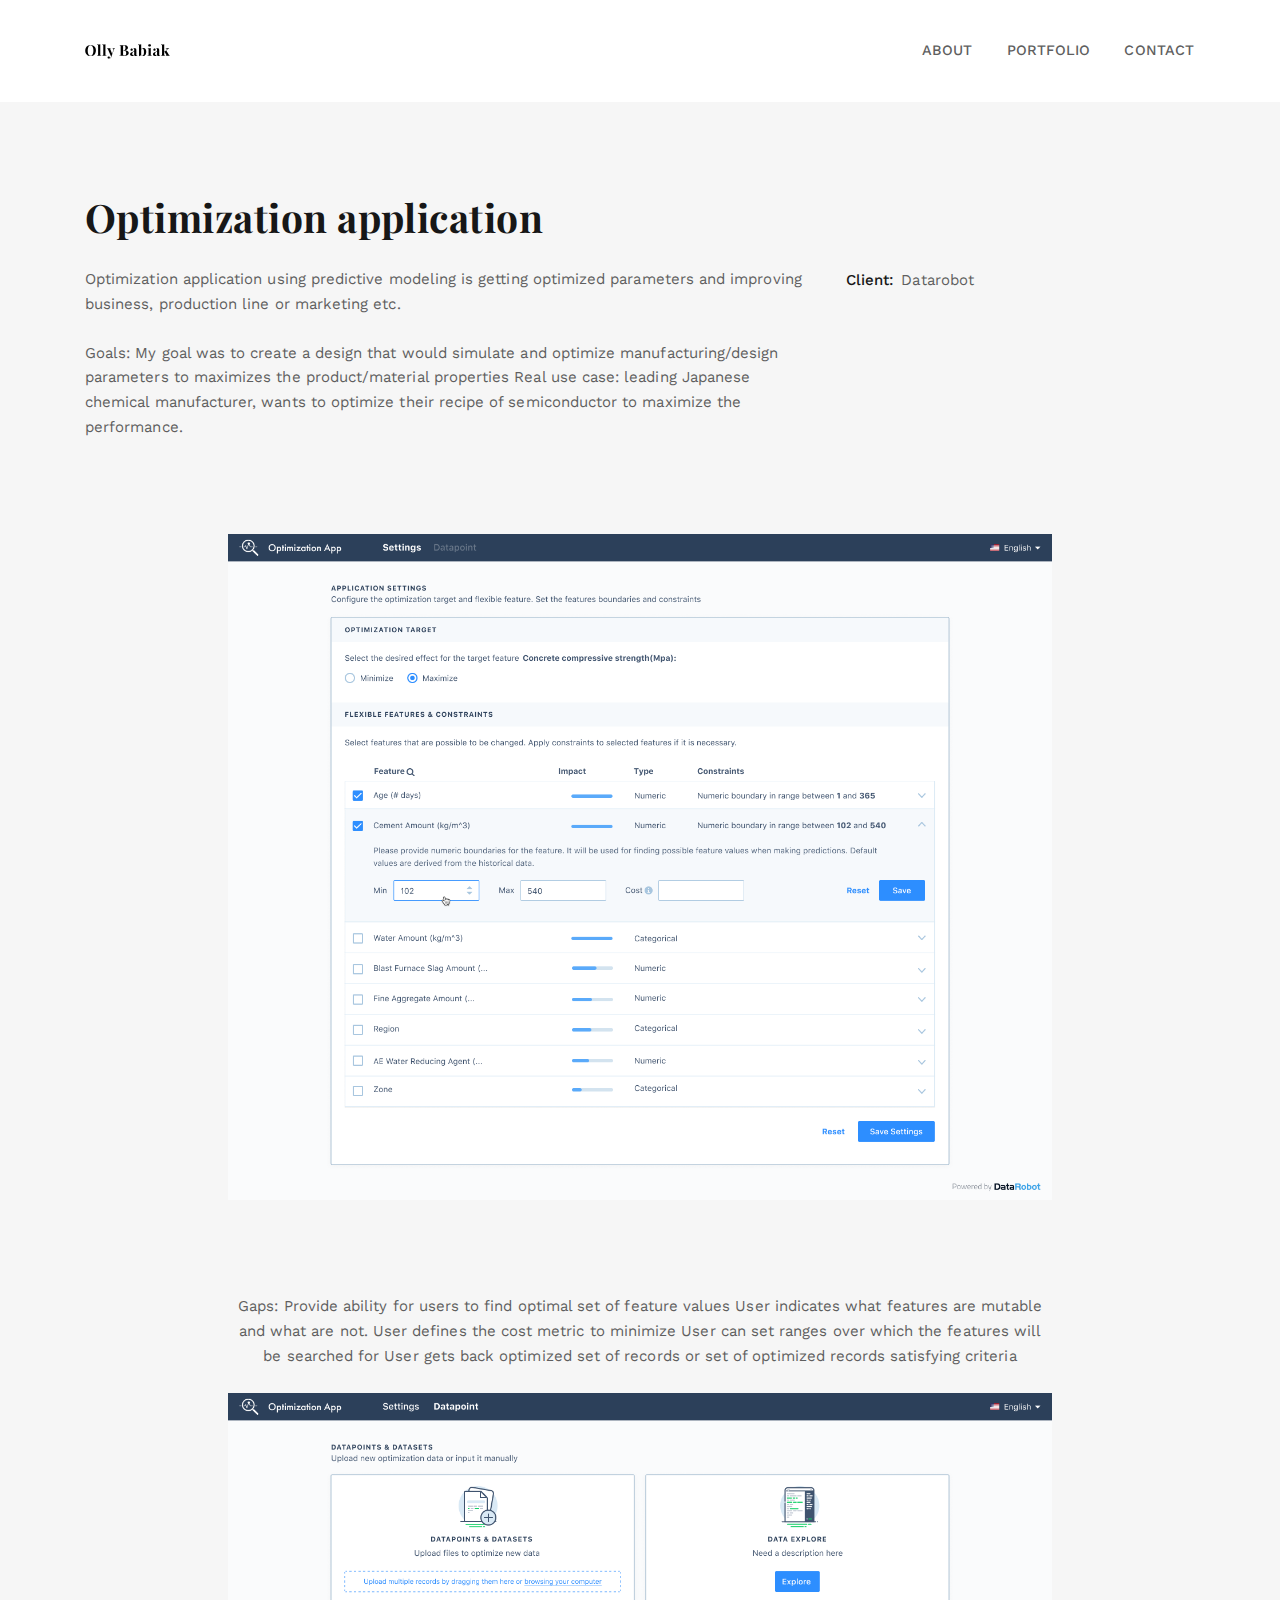
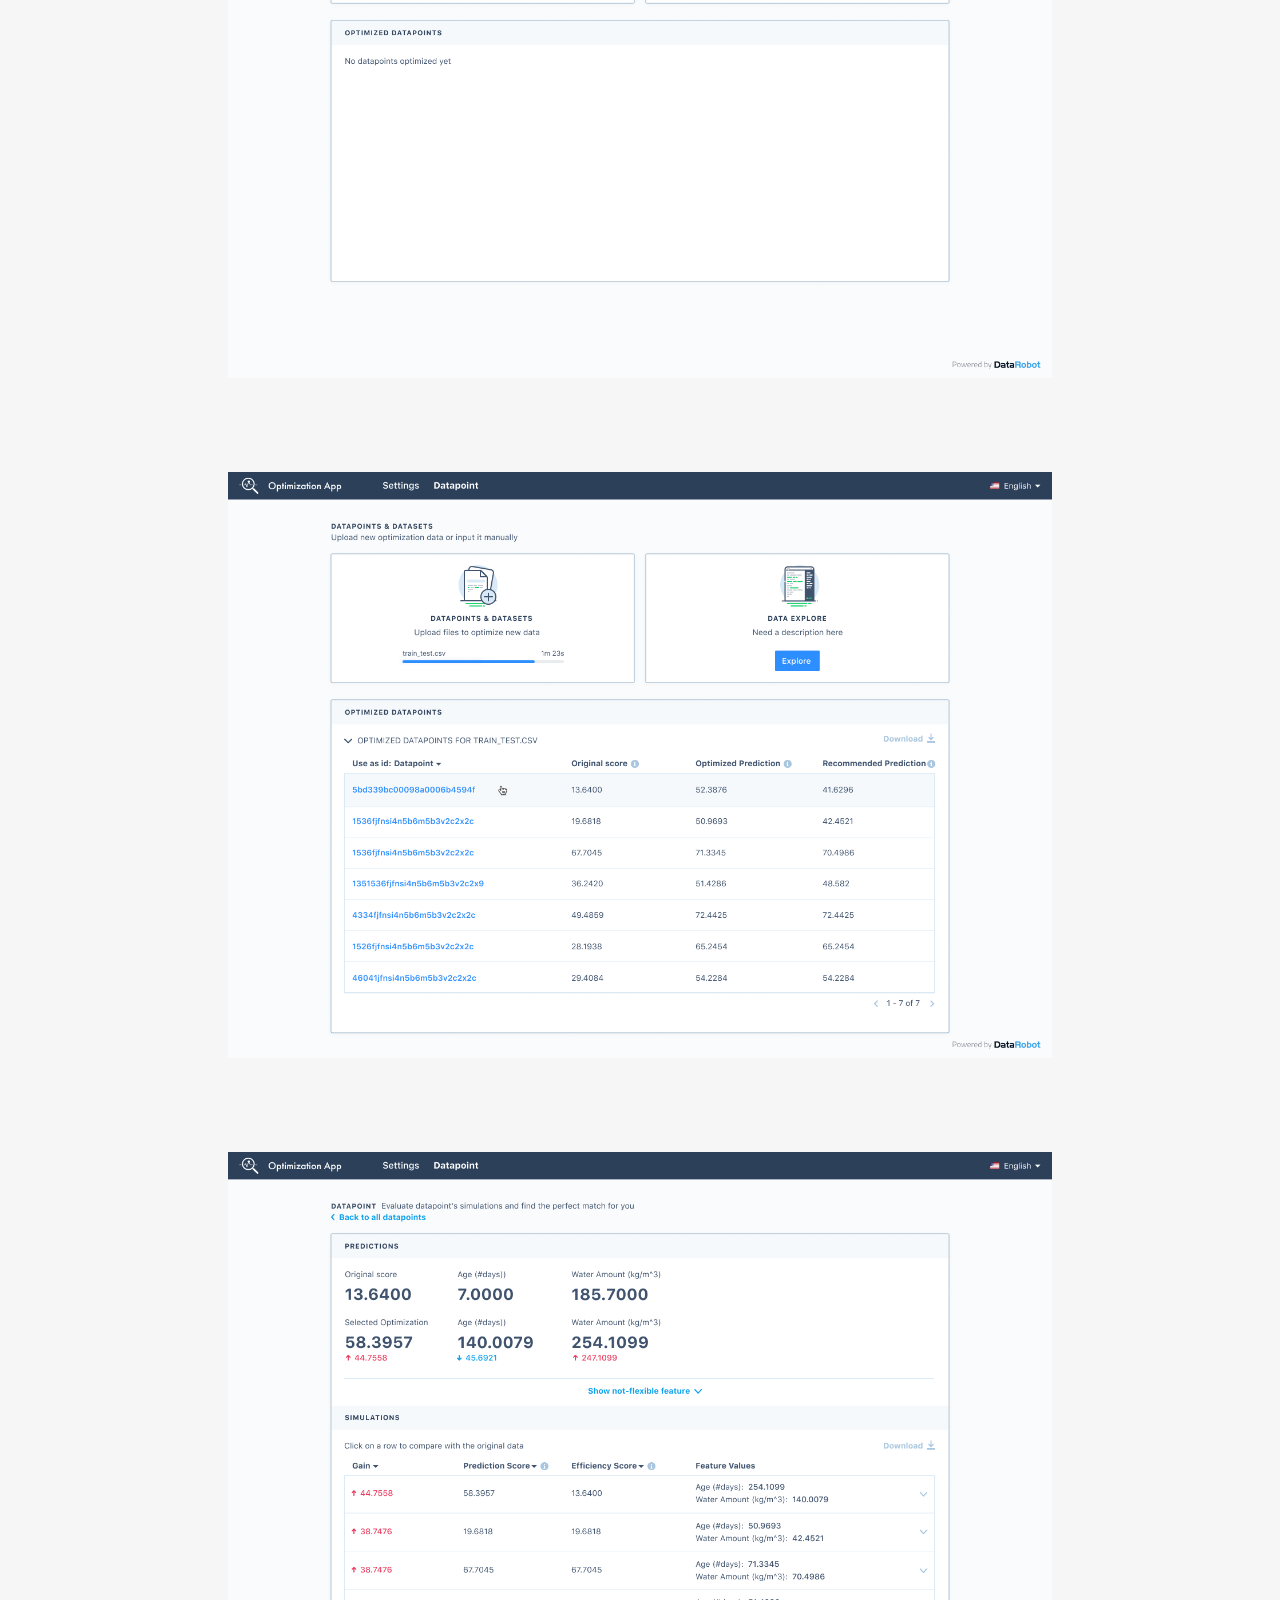
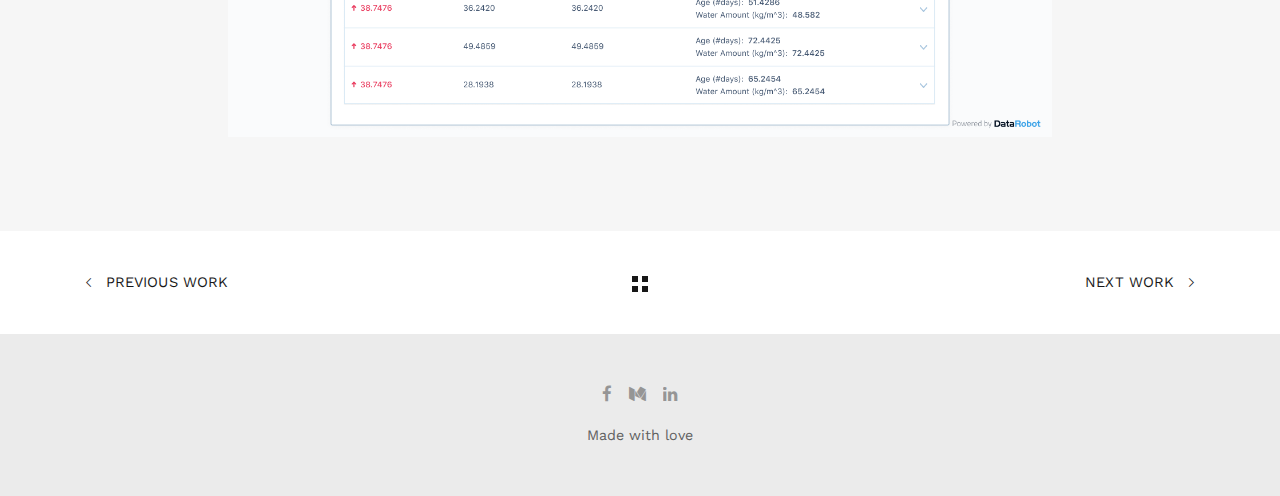
==== commit 5db232ed: "Update portfolio-single-1.html" ====
--- a/portfolio-single-1.html
+++ b/portfolio-single-1.html
@@ -167,7 +167,7 @@
             <div class="nk-portfolio-single">
 
                 <div class="nk-gap-4 mb-14"></div>
-                <h1 class="nk-portfolio-title display-4">Dashboard for Traqli</h1>
+                <h1 class="nk-portfolio-title display-4">Optimization application</h1>
                 <div class="row vertical-gap">
                     <div class="col-lg-8">
                         <div class="nk-portfolio-info">
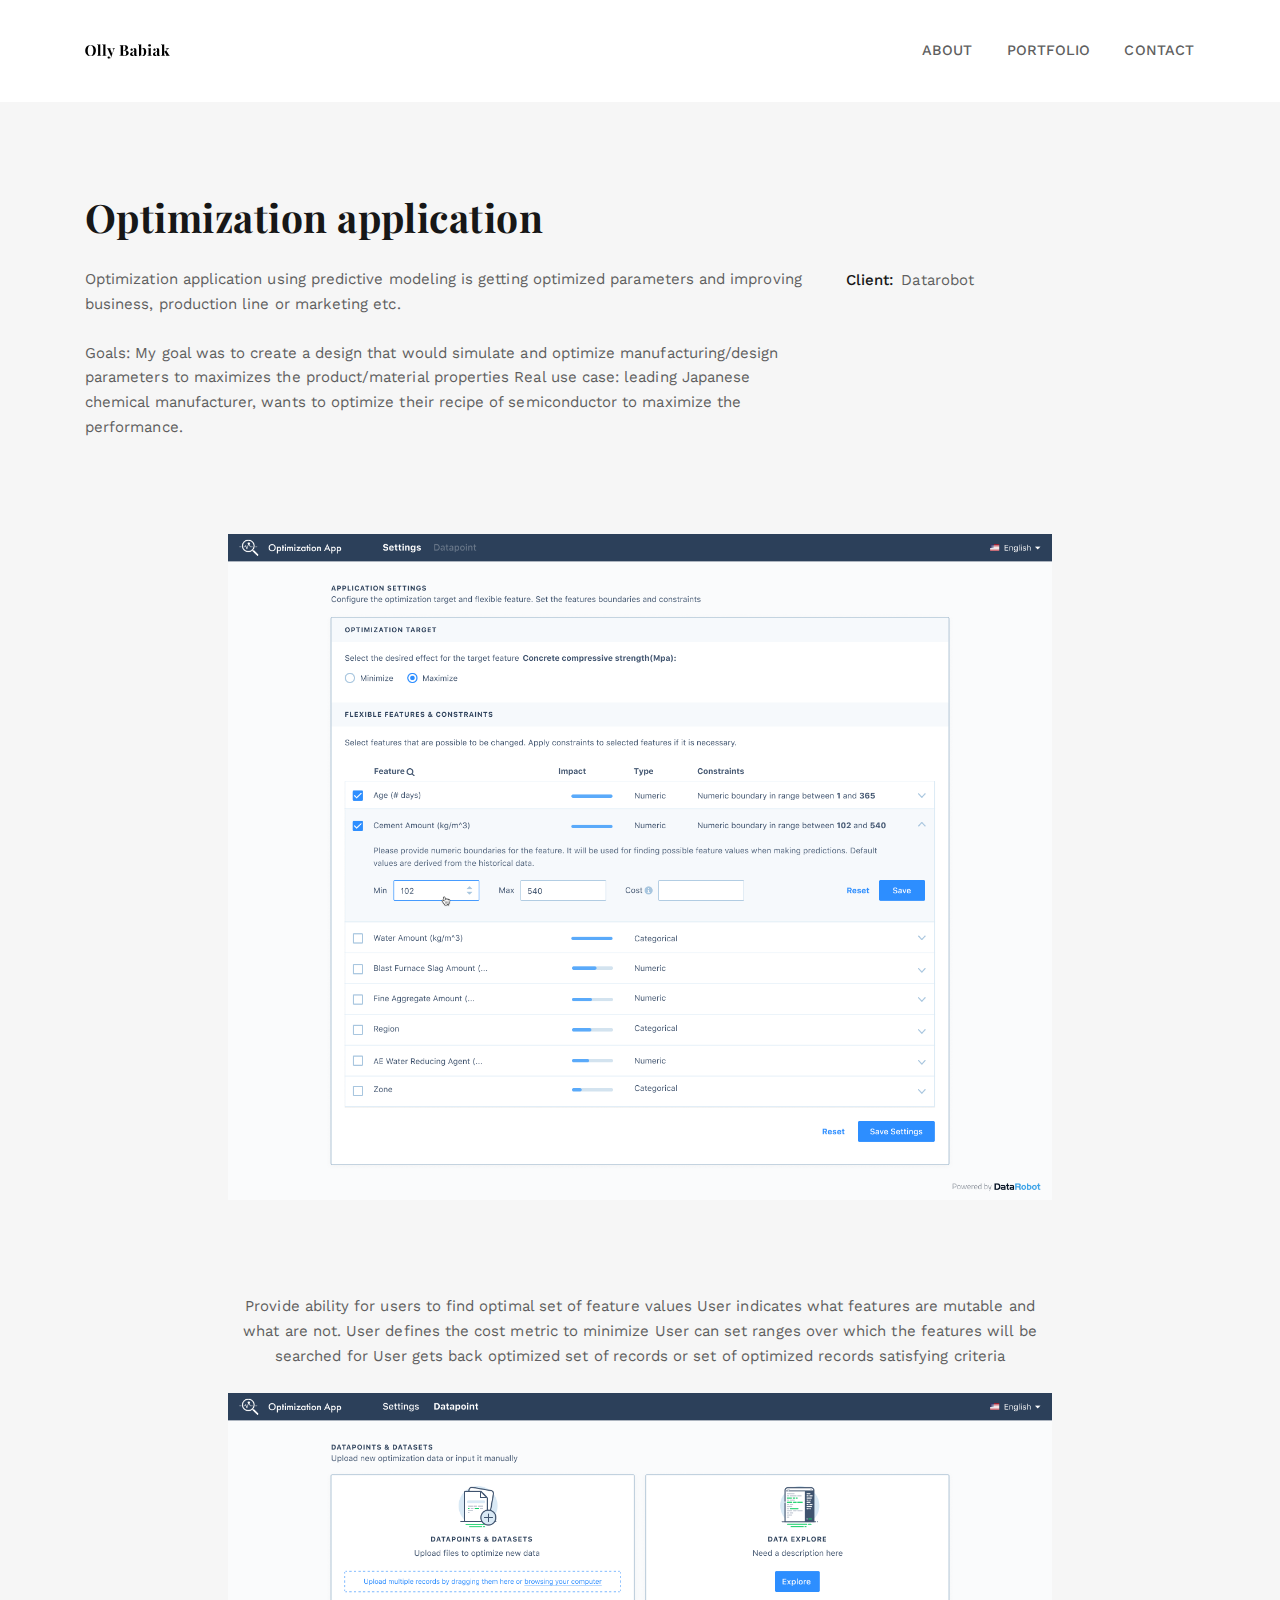
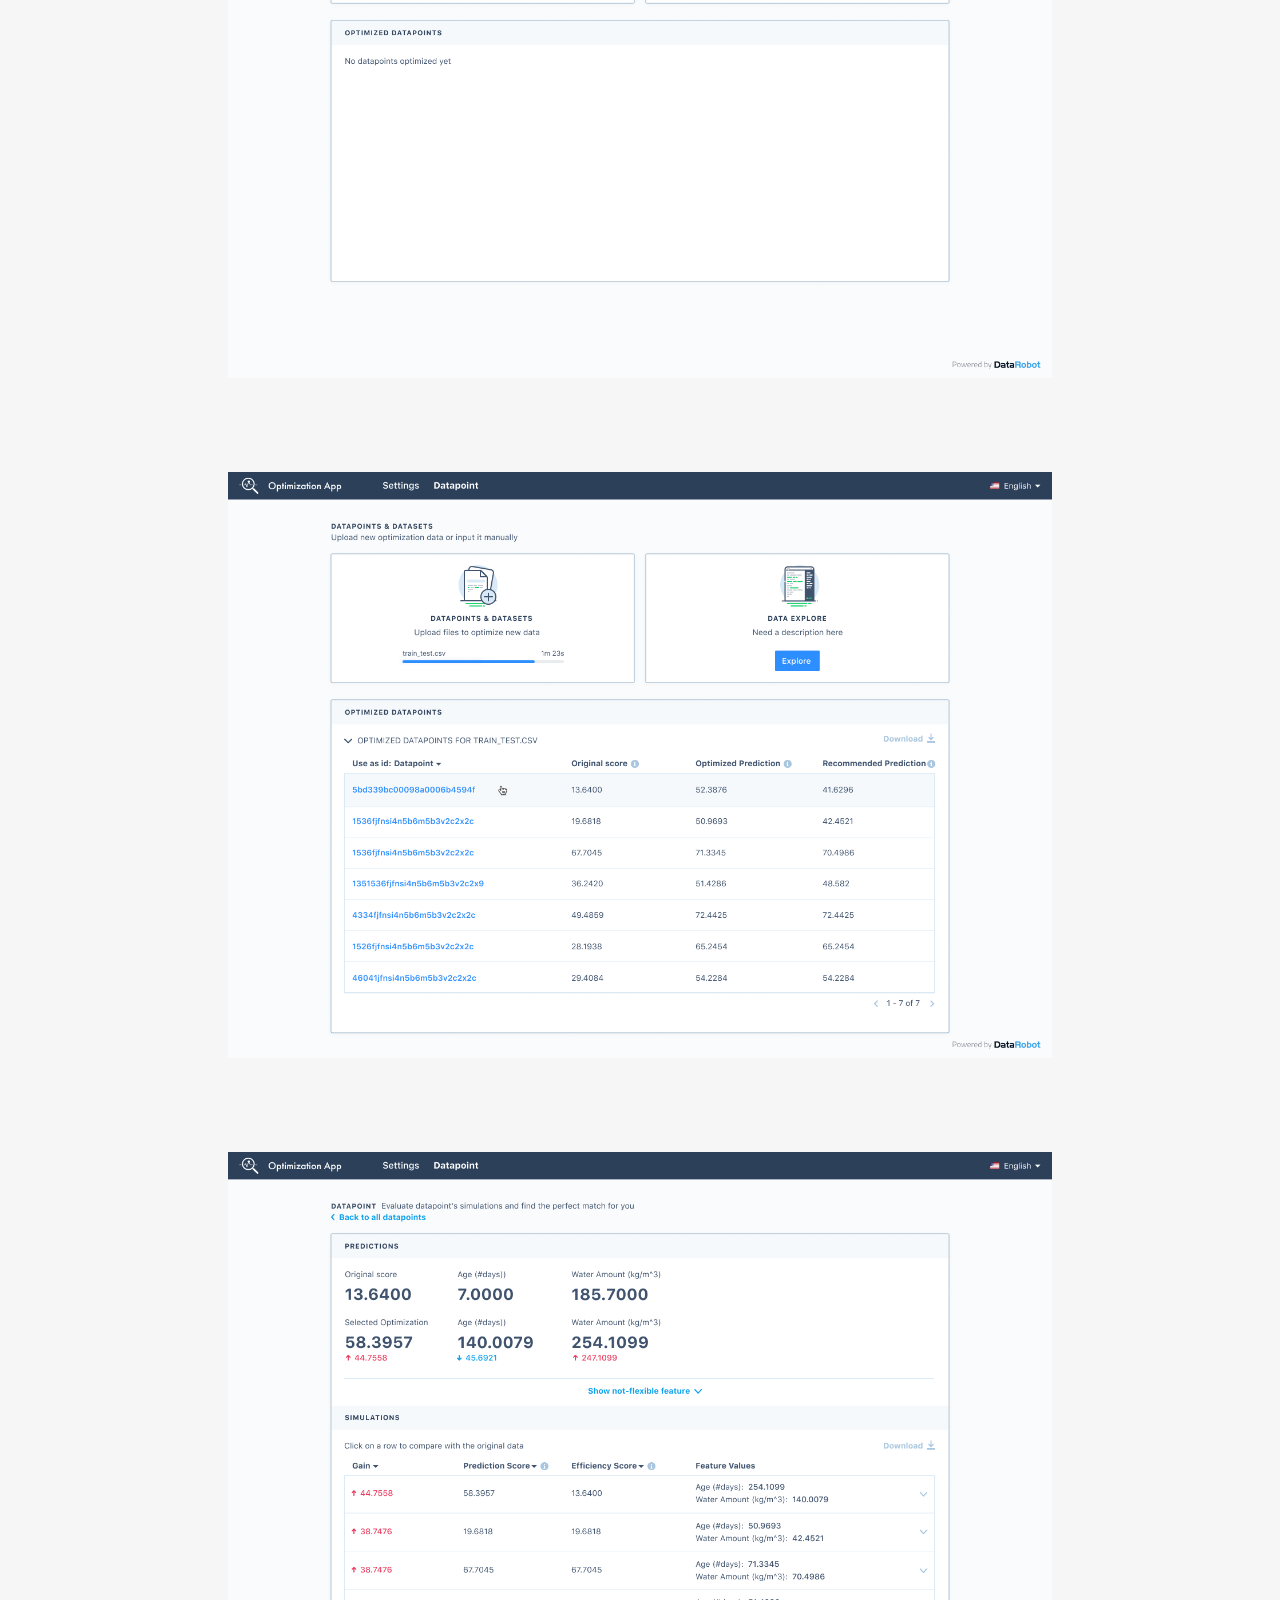
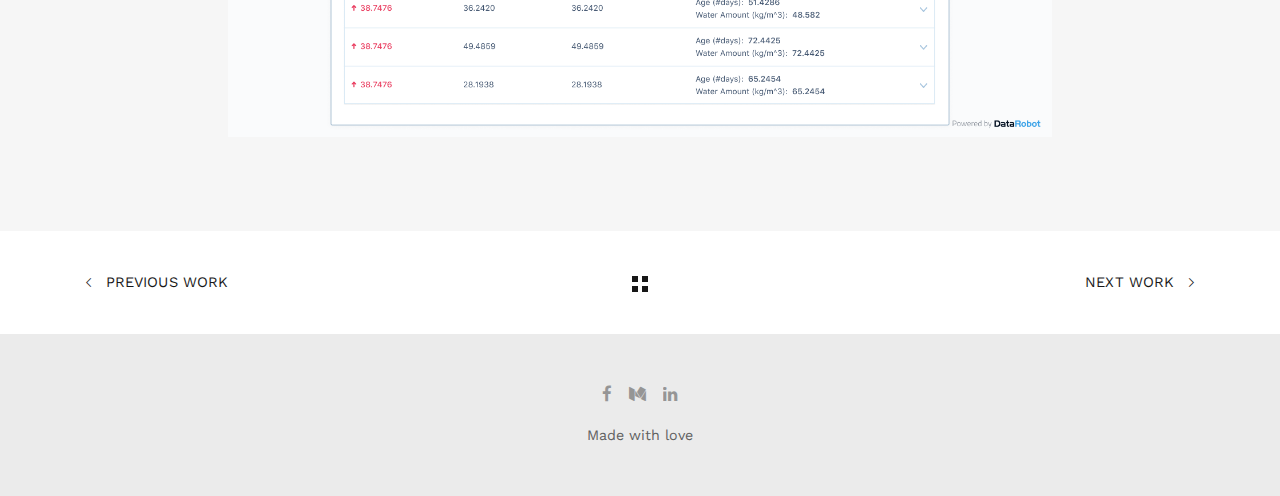
==== commit dd2ab44b: "Update portfolio-single-1.html" ====
--- a/portfolio-single-1.html
+++ b/portfolio-single-1.html
@@ -201,7 +201,7 @@
      
         <img class="nk-img-fit" src="assets/images/1.1.png">
          <div class="nk-gap-4 mt-14"></div>
-  <p> Gaps:
+  <p>
 Provide ability for users to find optimal set of feature values
 User indicates what features are mutable and what are not.
 User defines the cost metric to minimize
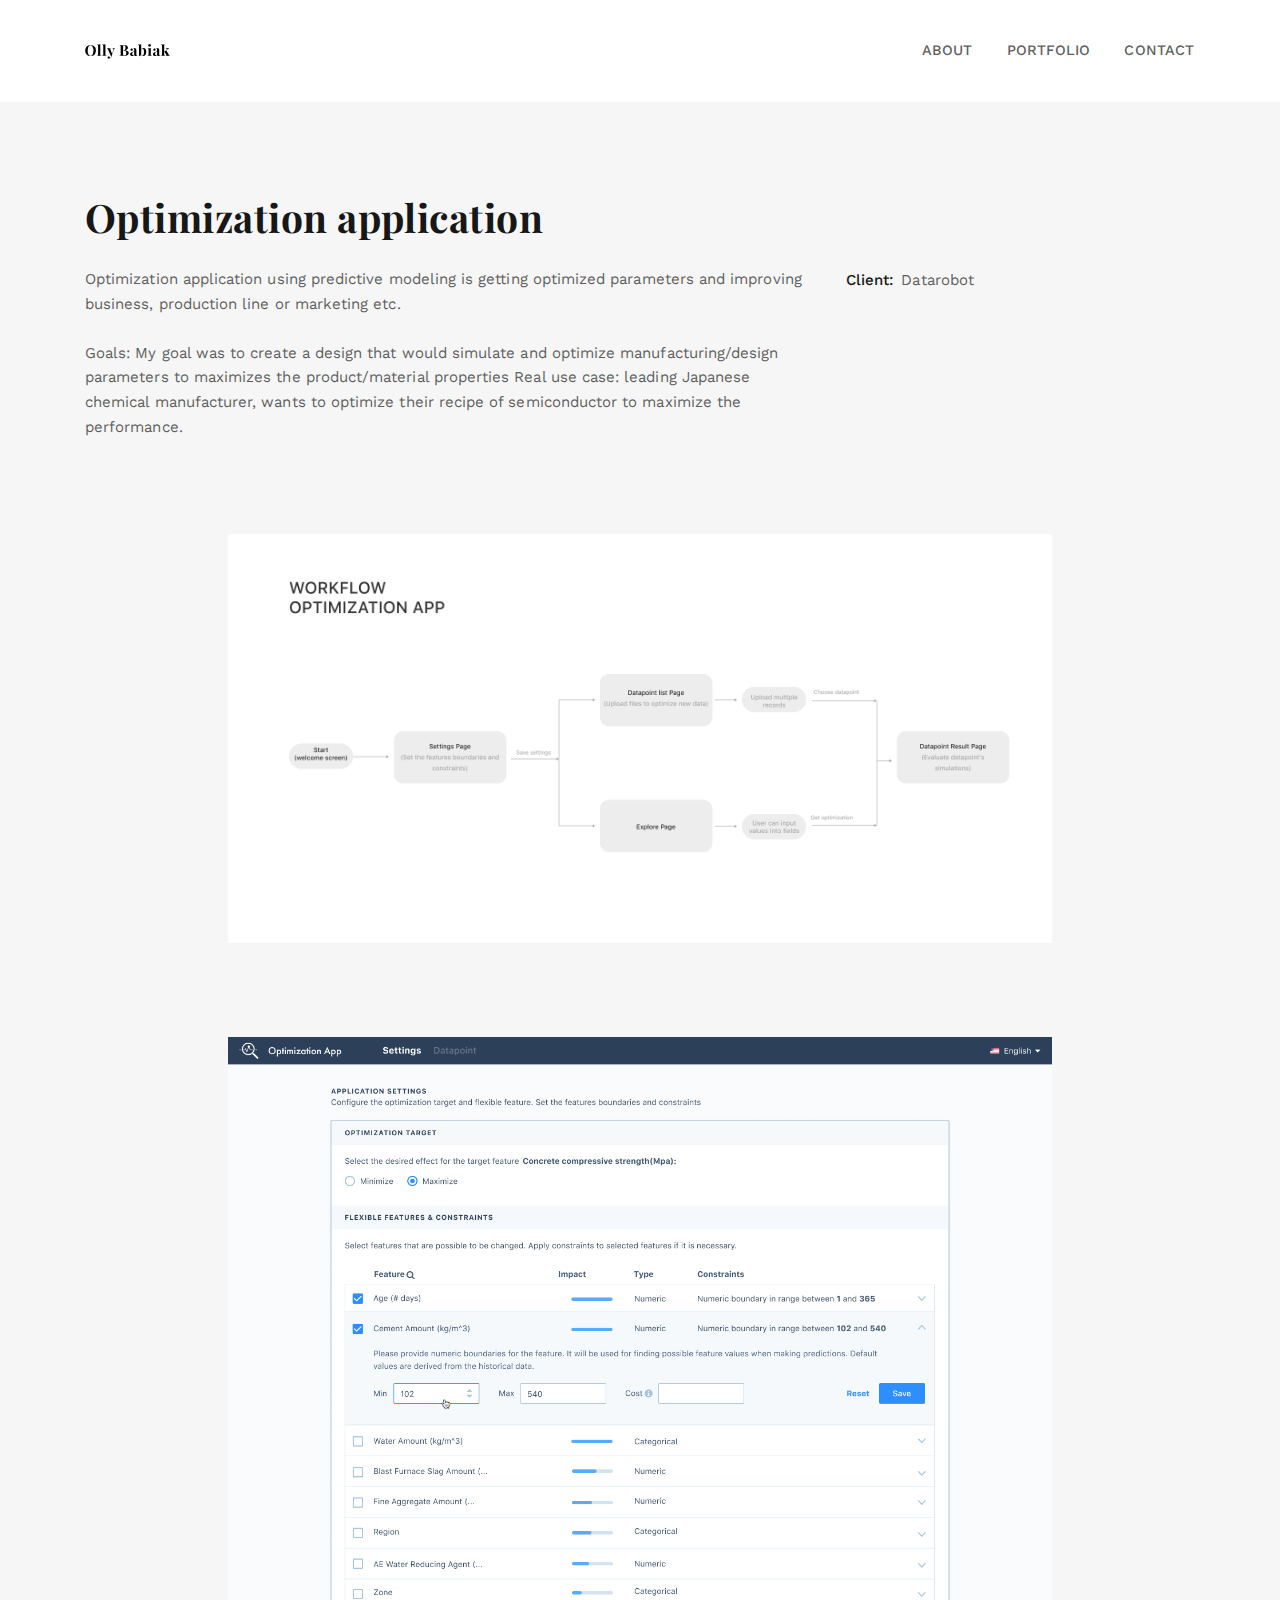
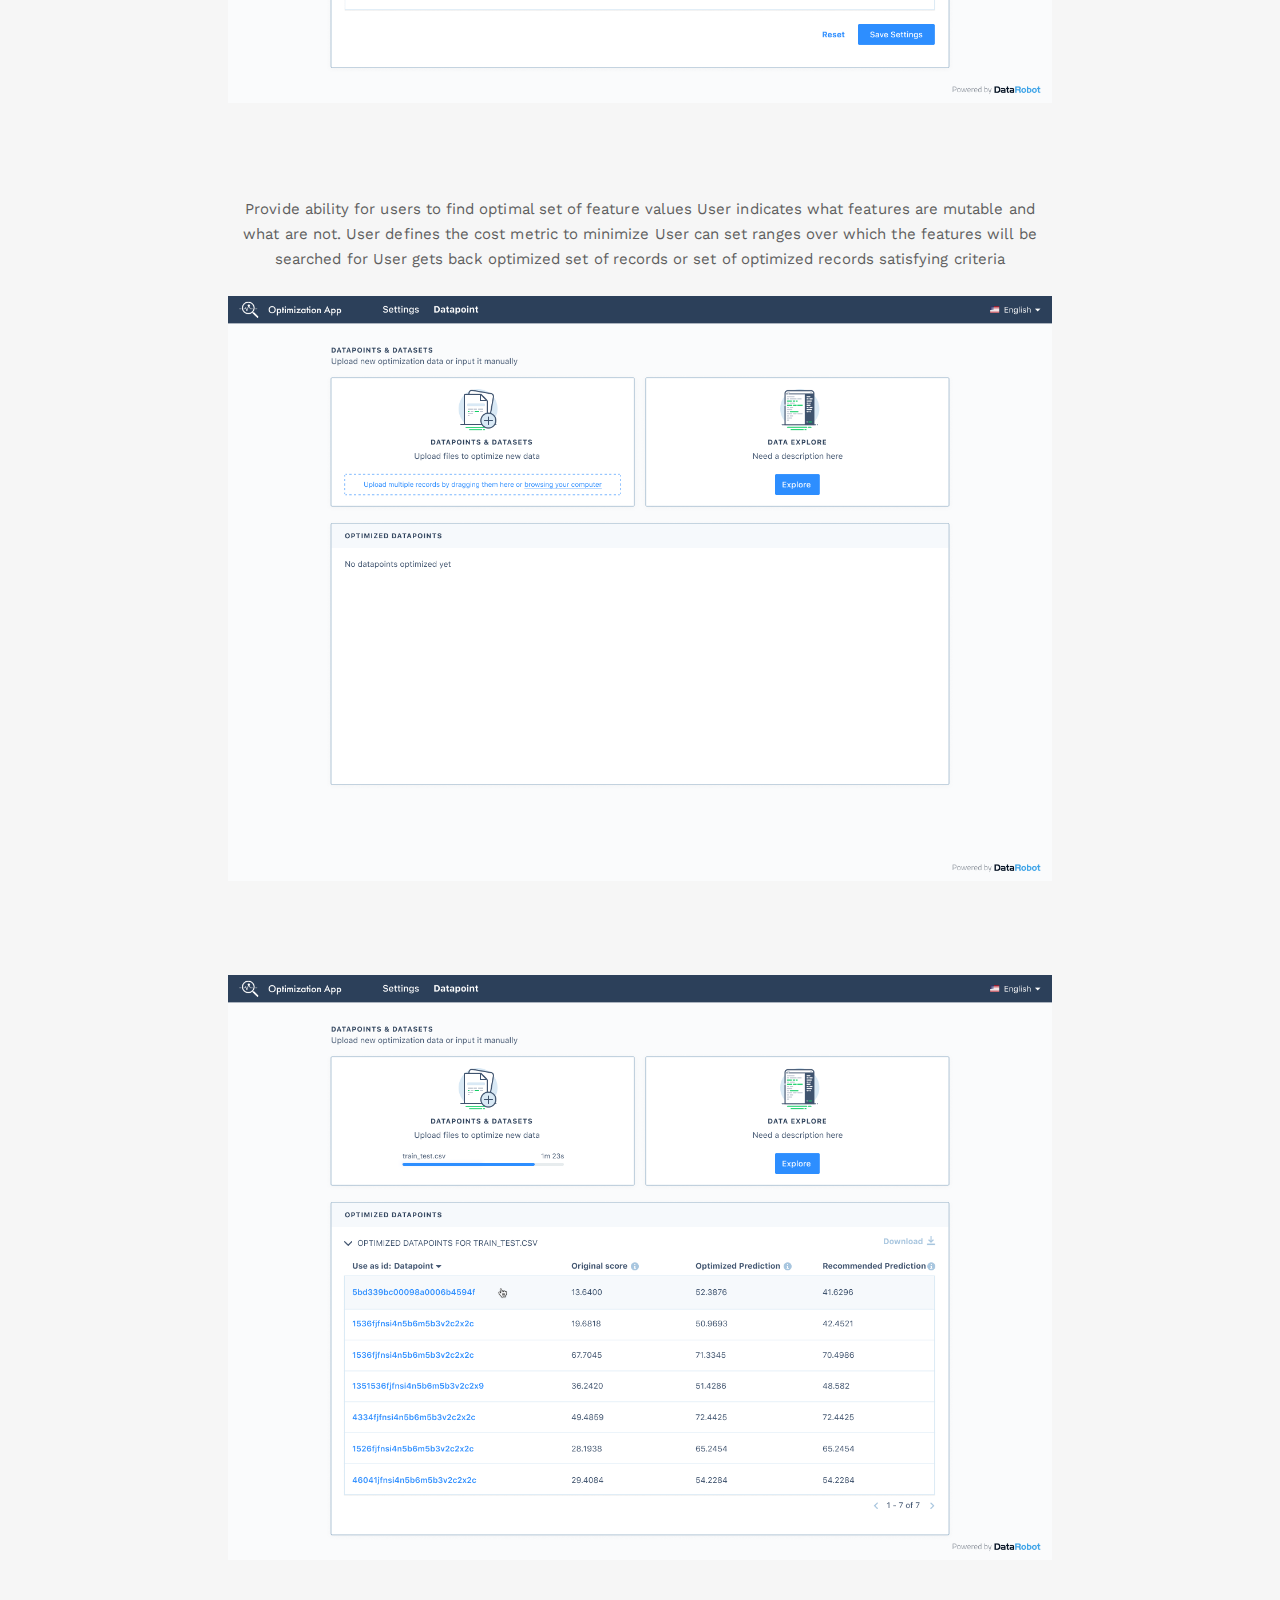
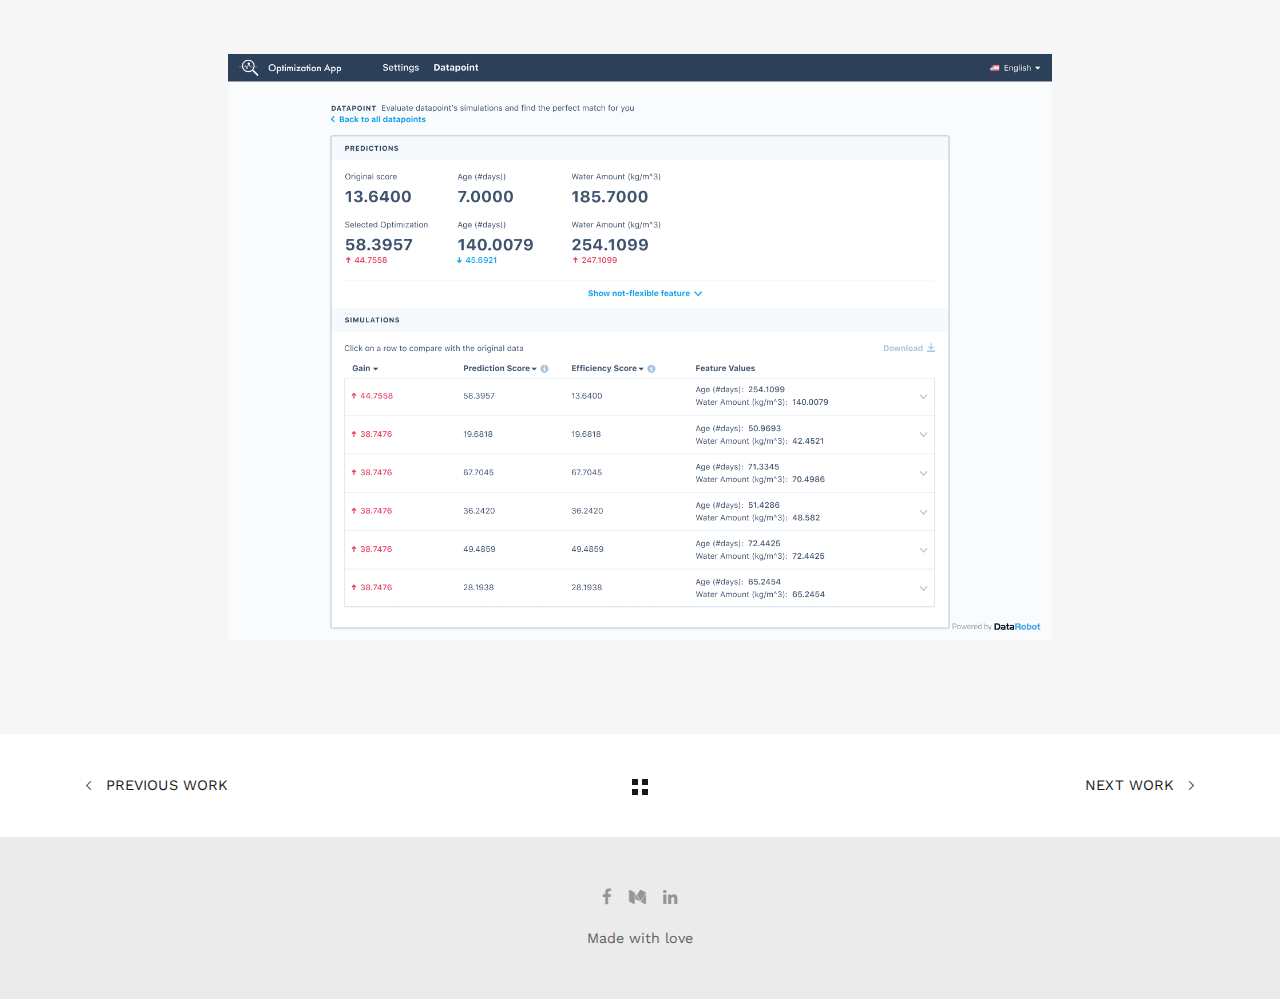
==== commit 11447ef3: "Update portfolio-single-1.html" ====
--- a/portfolio-single-1.html
+++ b/portfolio-single-1.html
@@ -199,6 +199,8 @@
         
  <div class="col-lg-8 offset-lg-2 text-xs-center">
      
+        <img class="nk-img-fit" src="assets/images/0.png">
+         <div class="nk-gap-4 mt-14"></div>
         <img class="nk-img-fit" src="assets/images/1.1.png">
          <div class="nk-gap-4 mt-14"></div>
   <p>
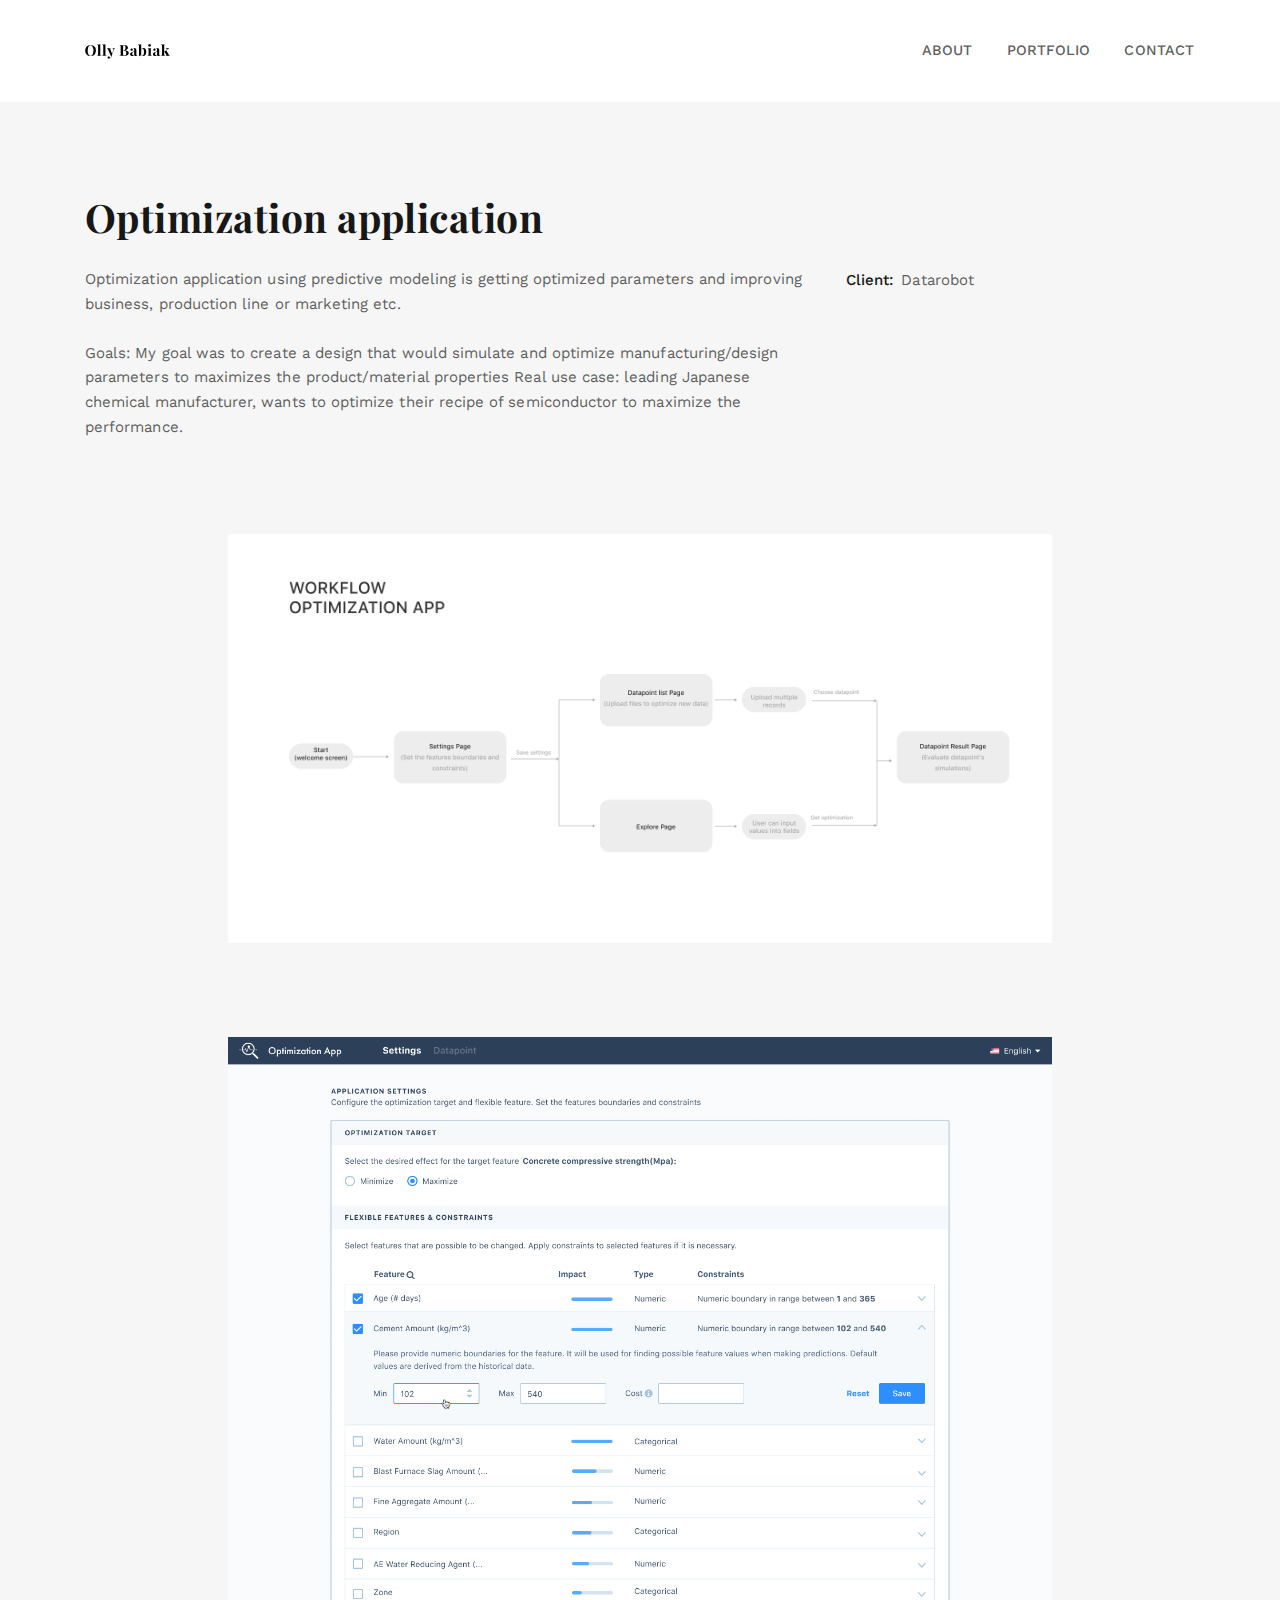
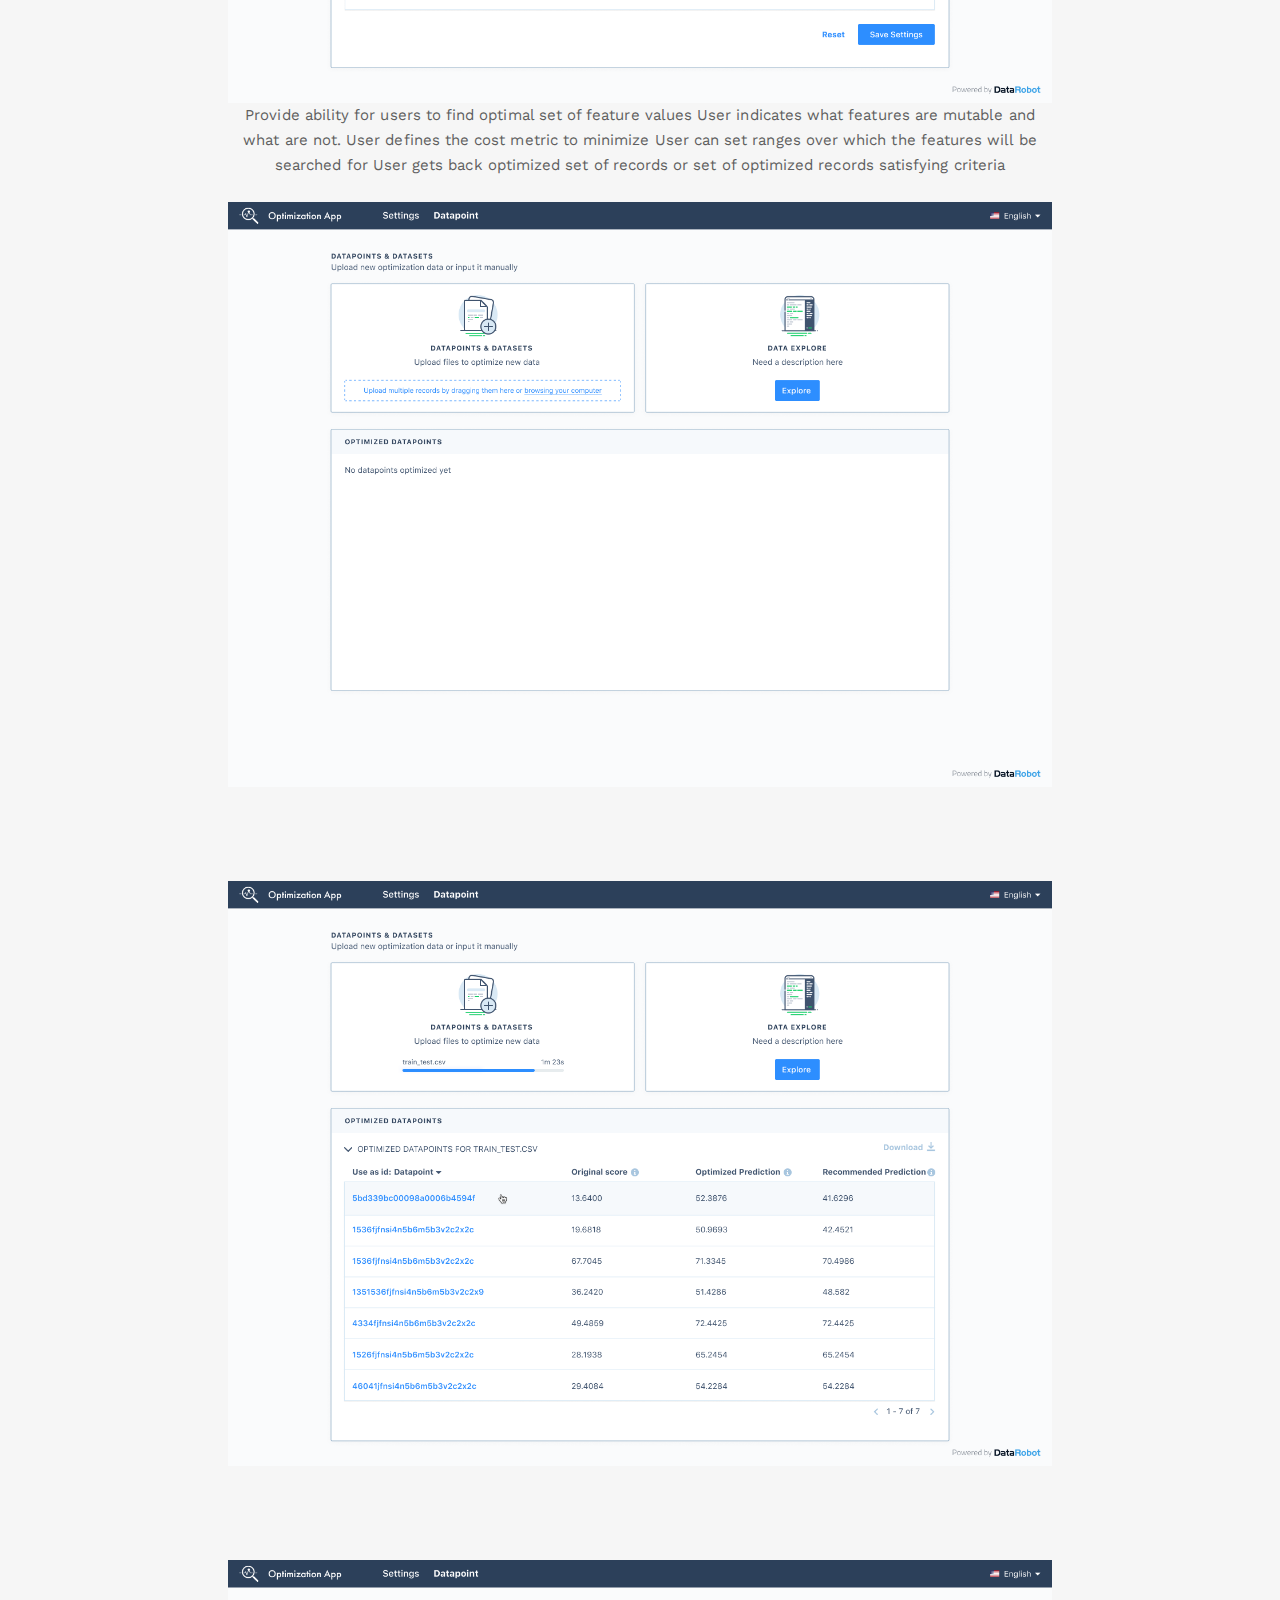
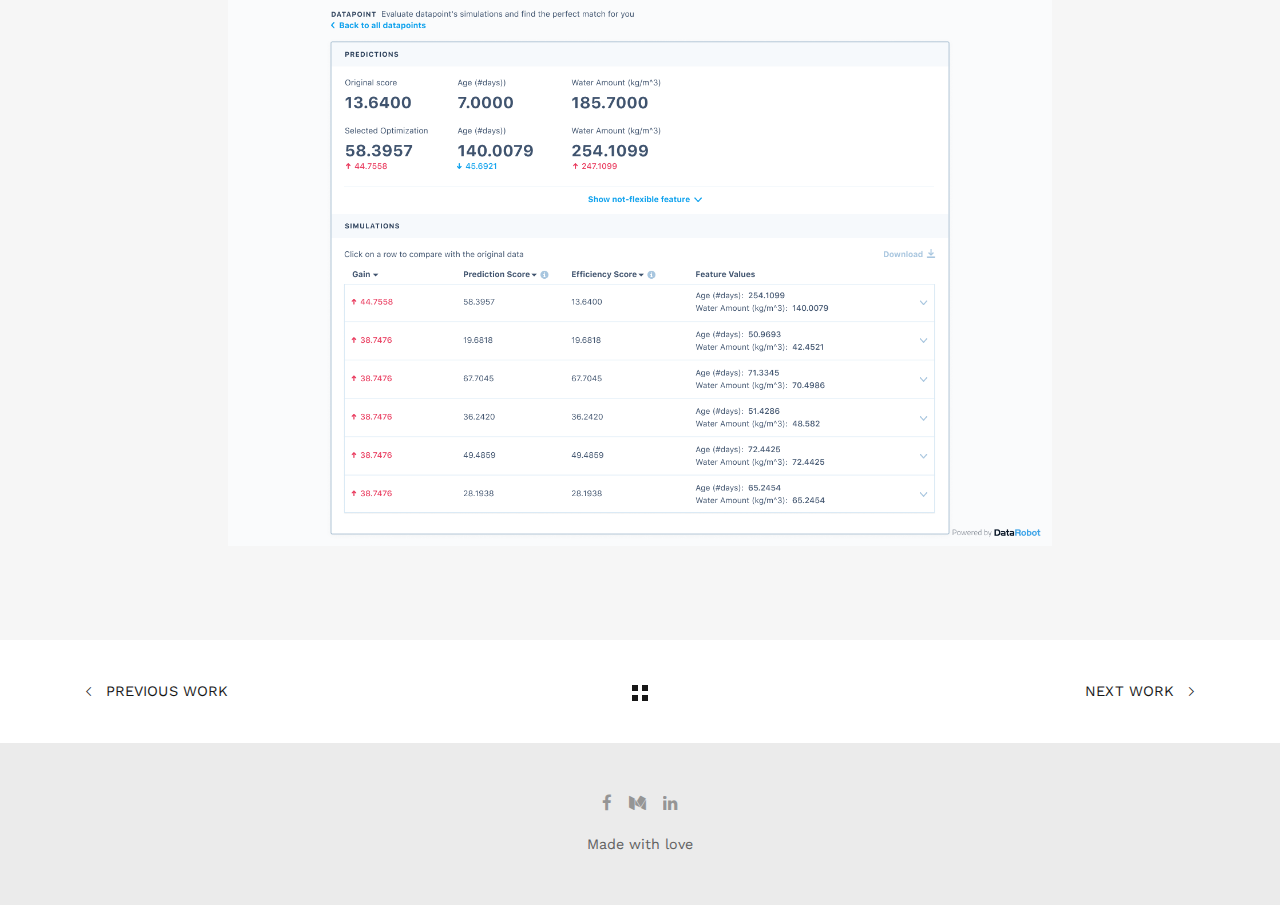
==== commit e737d7bd: "Update portfolio-single-1.html" ====
--- a/portfolio-single-1.html
+++ b/portfolio-single-1.html
@@ -202,7 +202,6 @@
         <img class="nk-img-fit" src="assets/images/0.png">
          <div class="nk-gap-4 mt-14"></div>
         <img class="nk-img-fit" src="assets/images/1.1.png">
-         <div class="nk-gap-4 mt-14"></div>
   <p>
 Provide ability for users to find optimal set of feature values
 User indicates what features are mutable and what are not.
